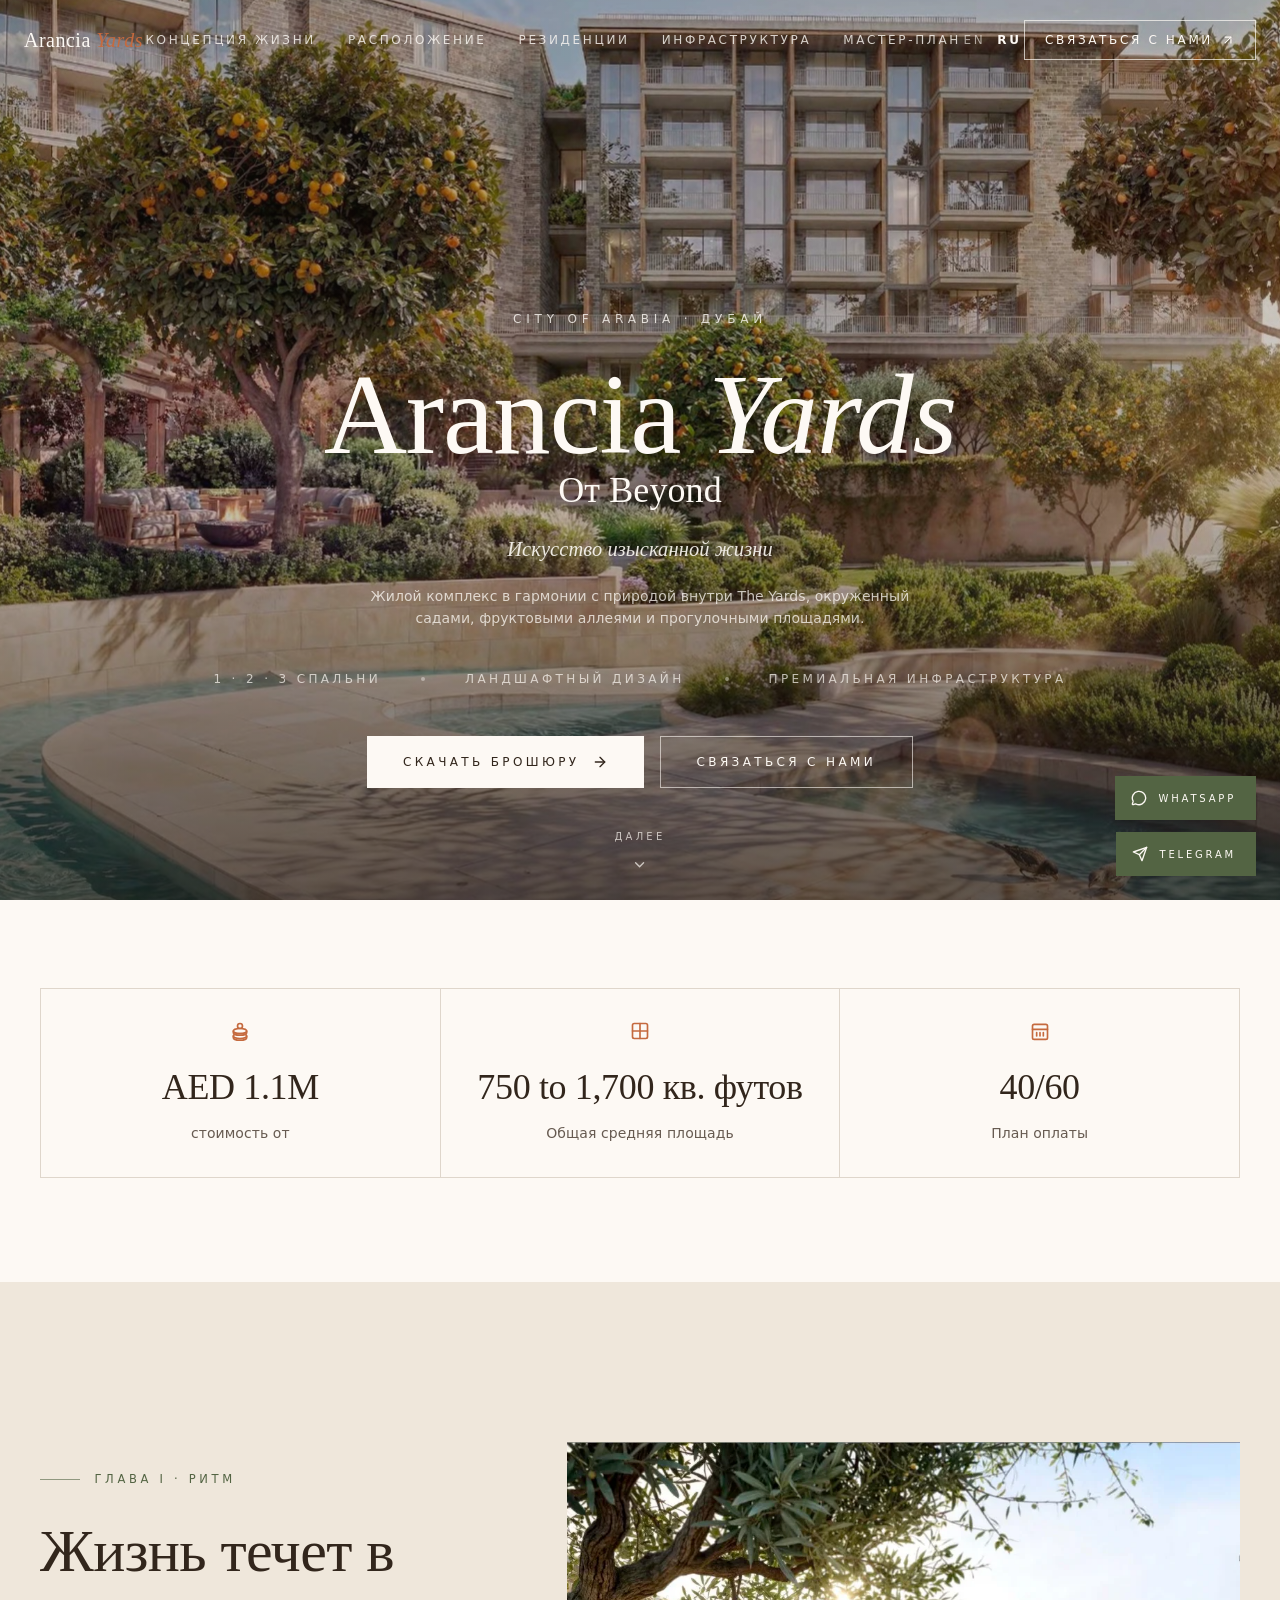
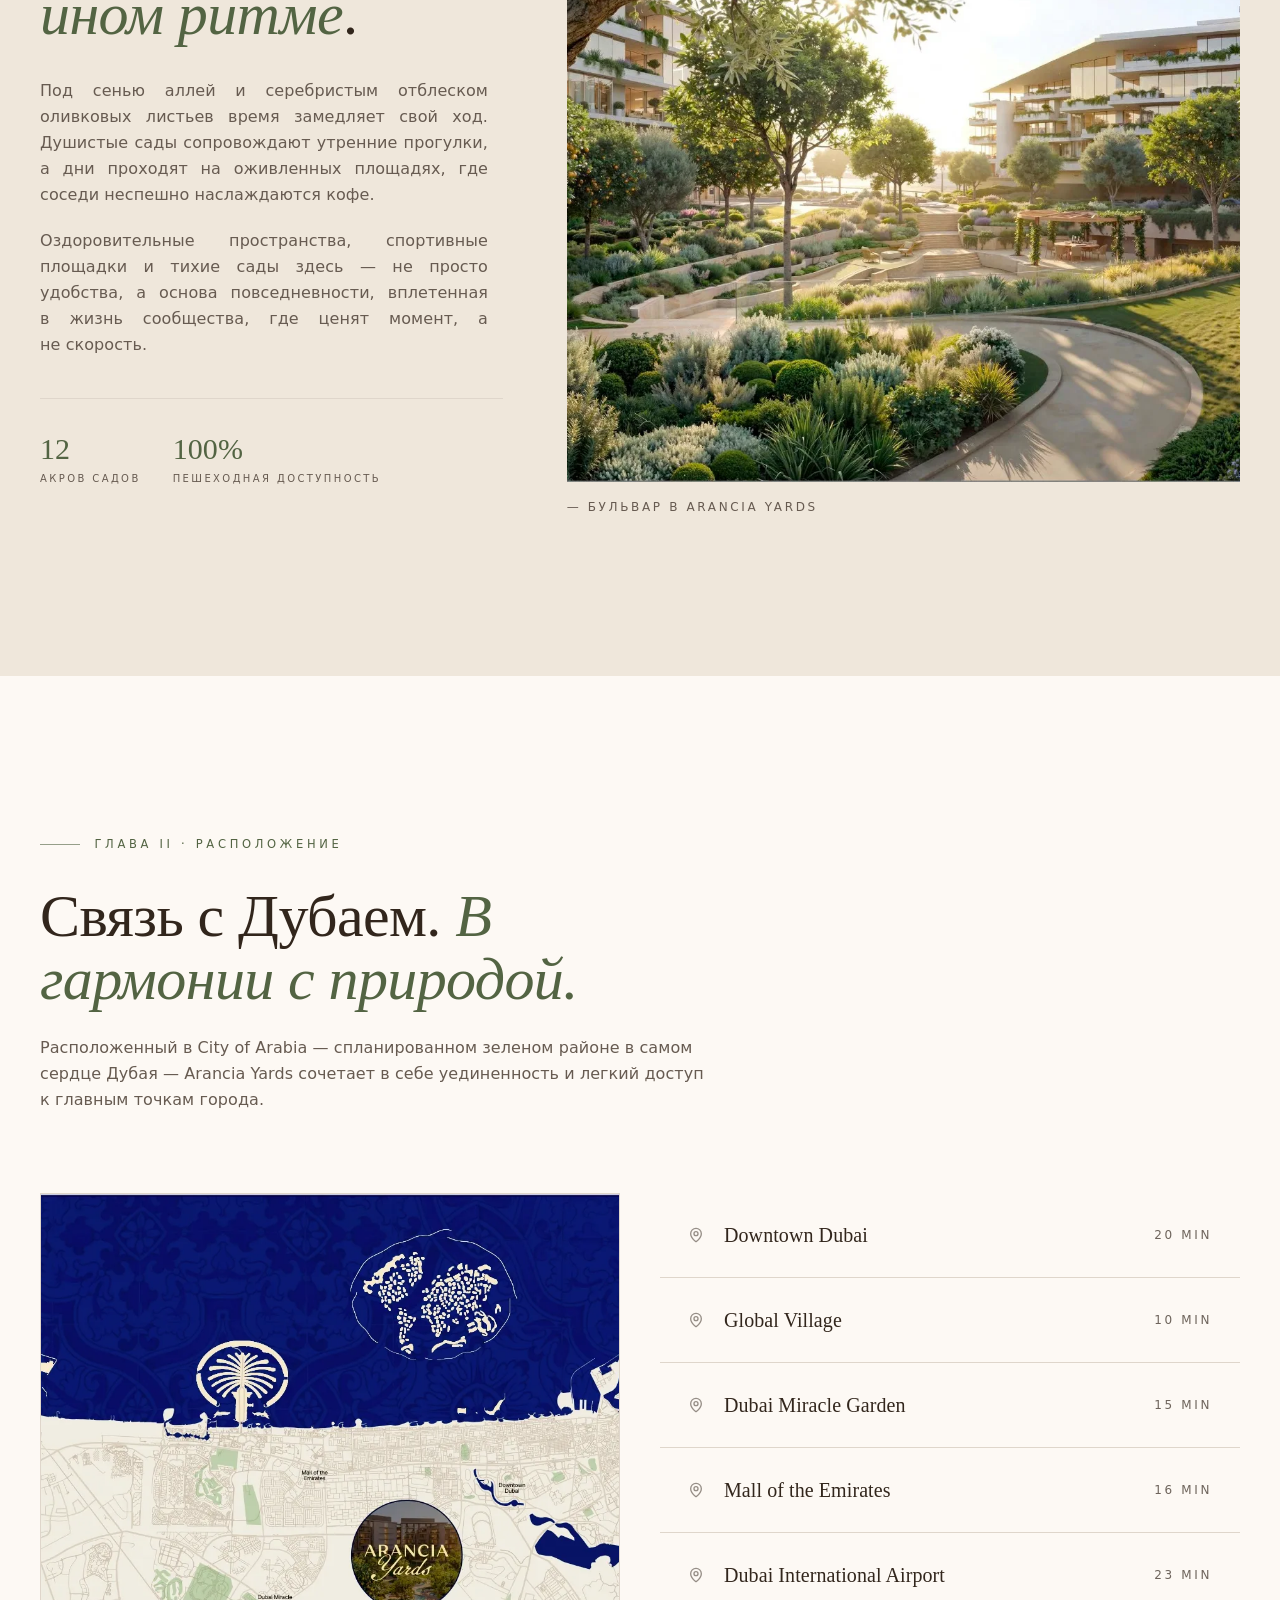
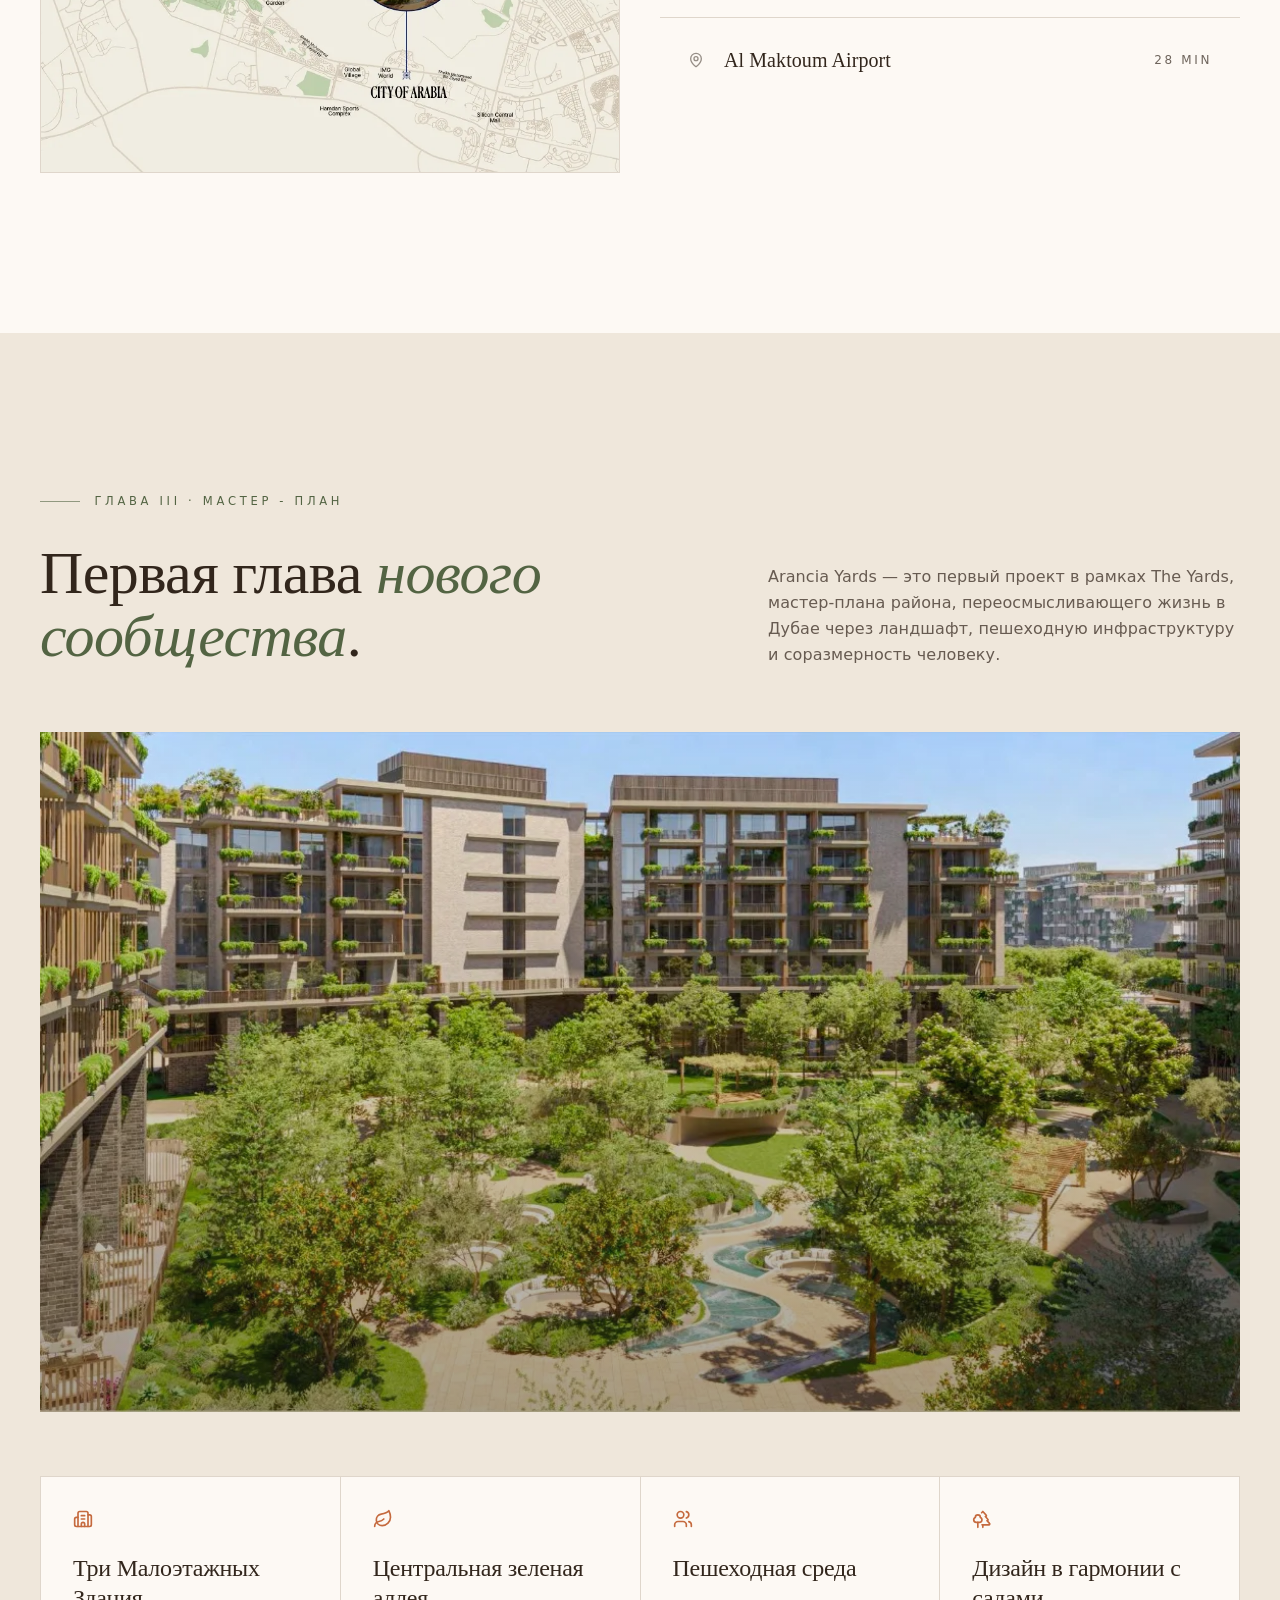
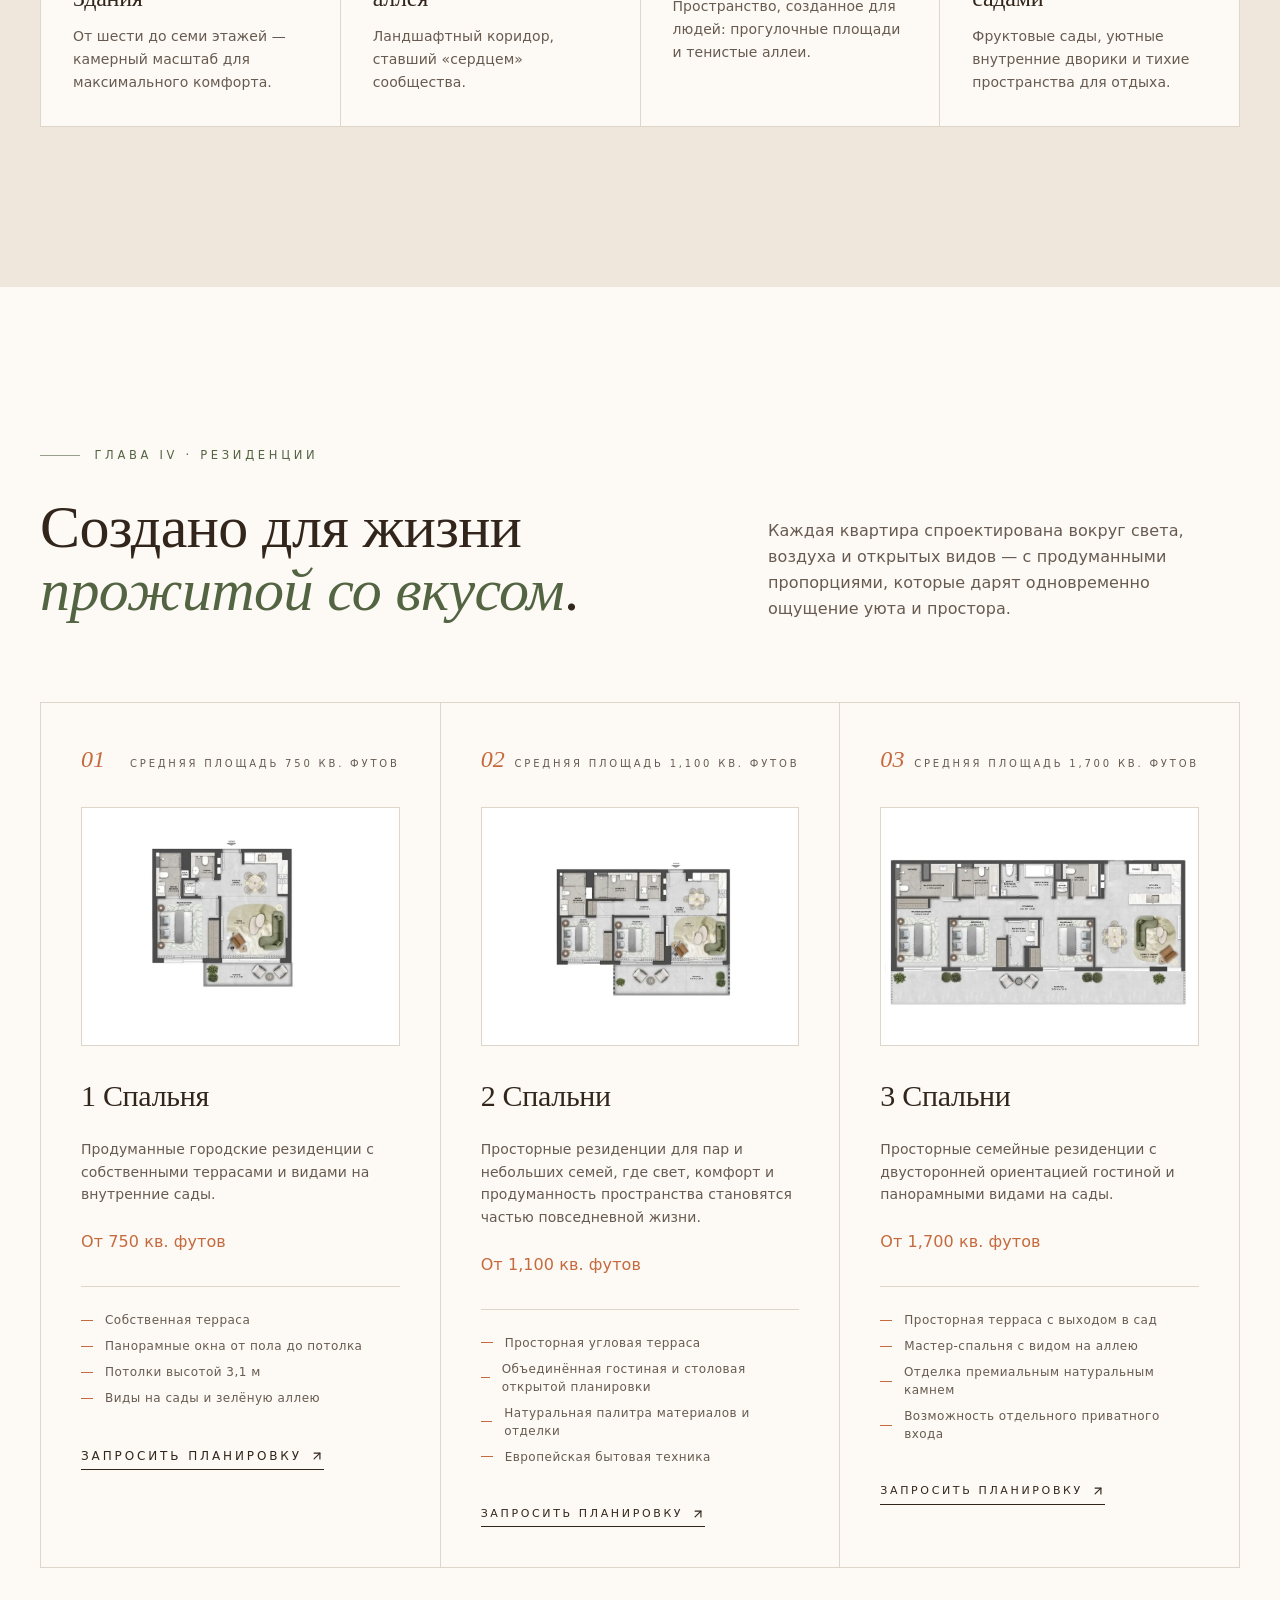
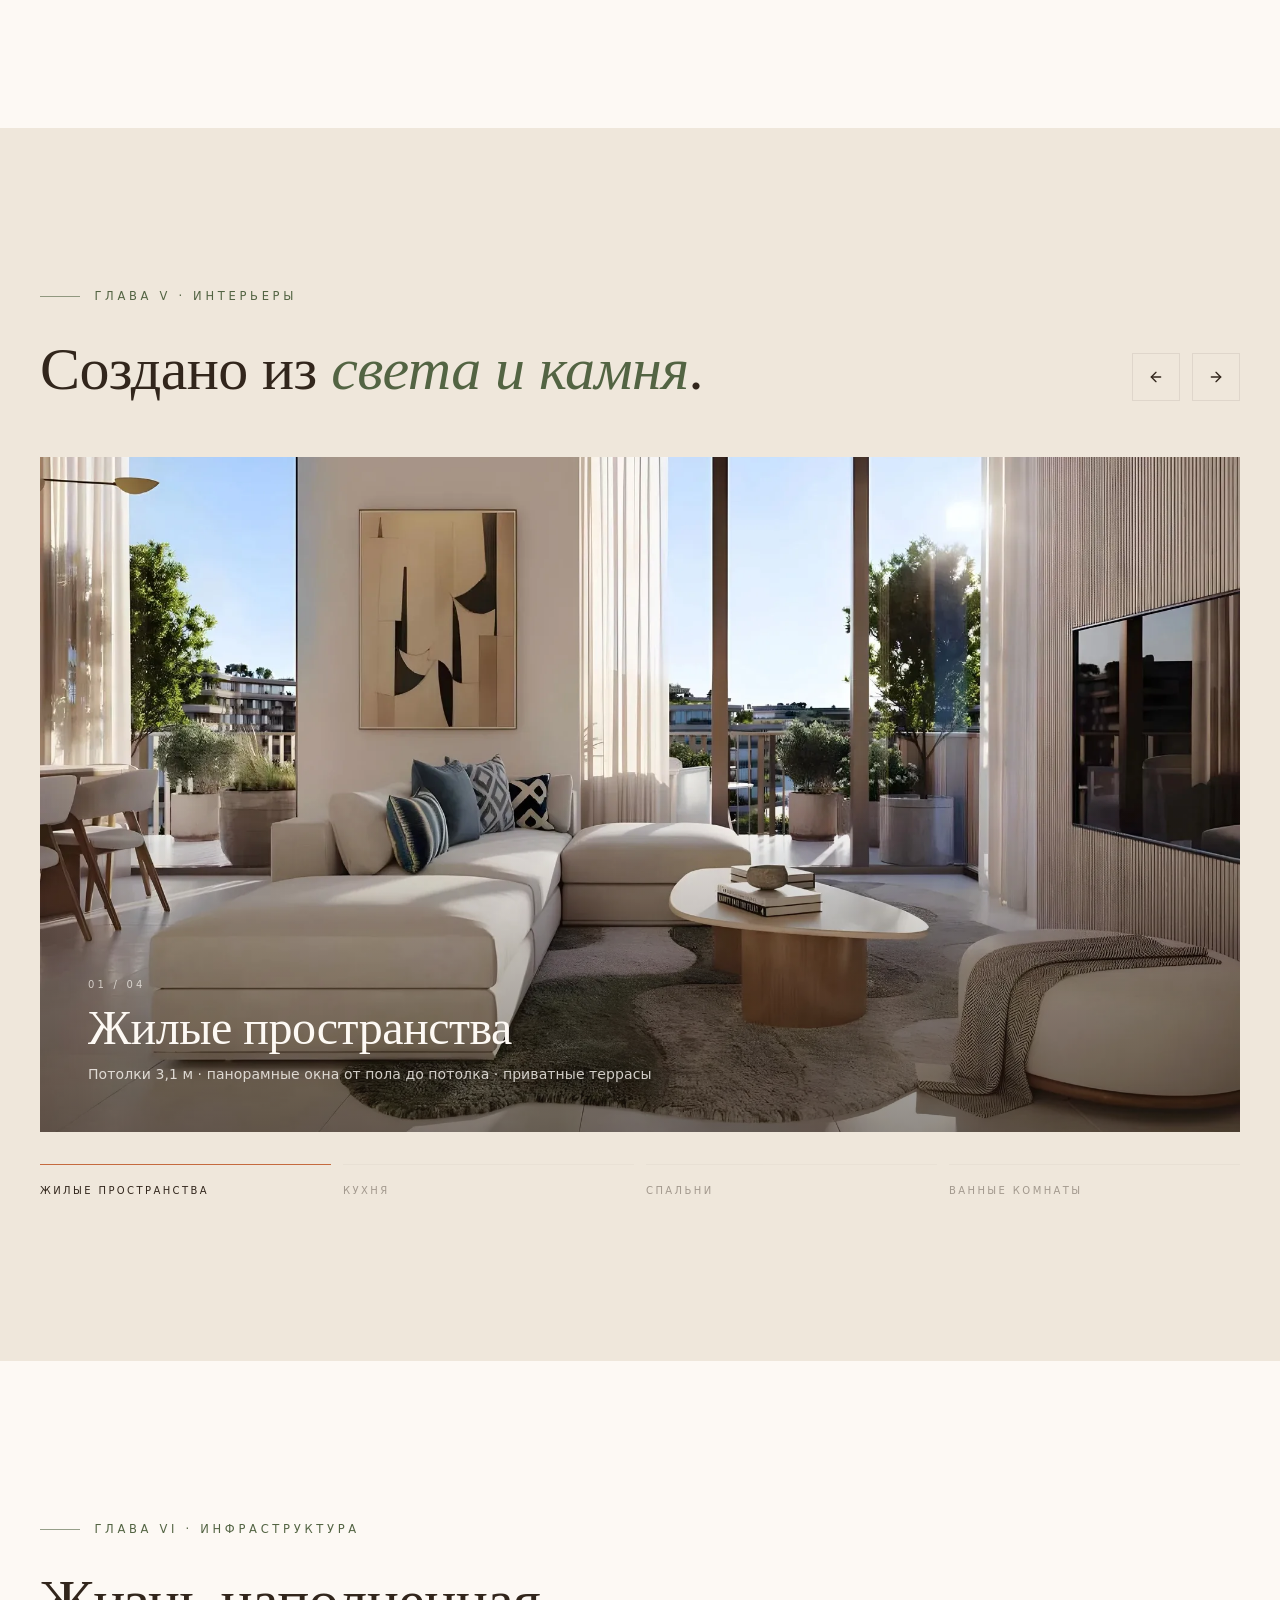
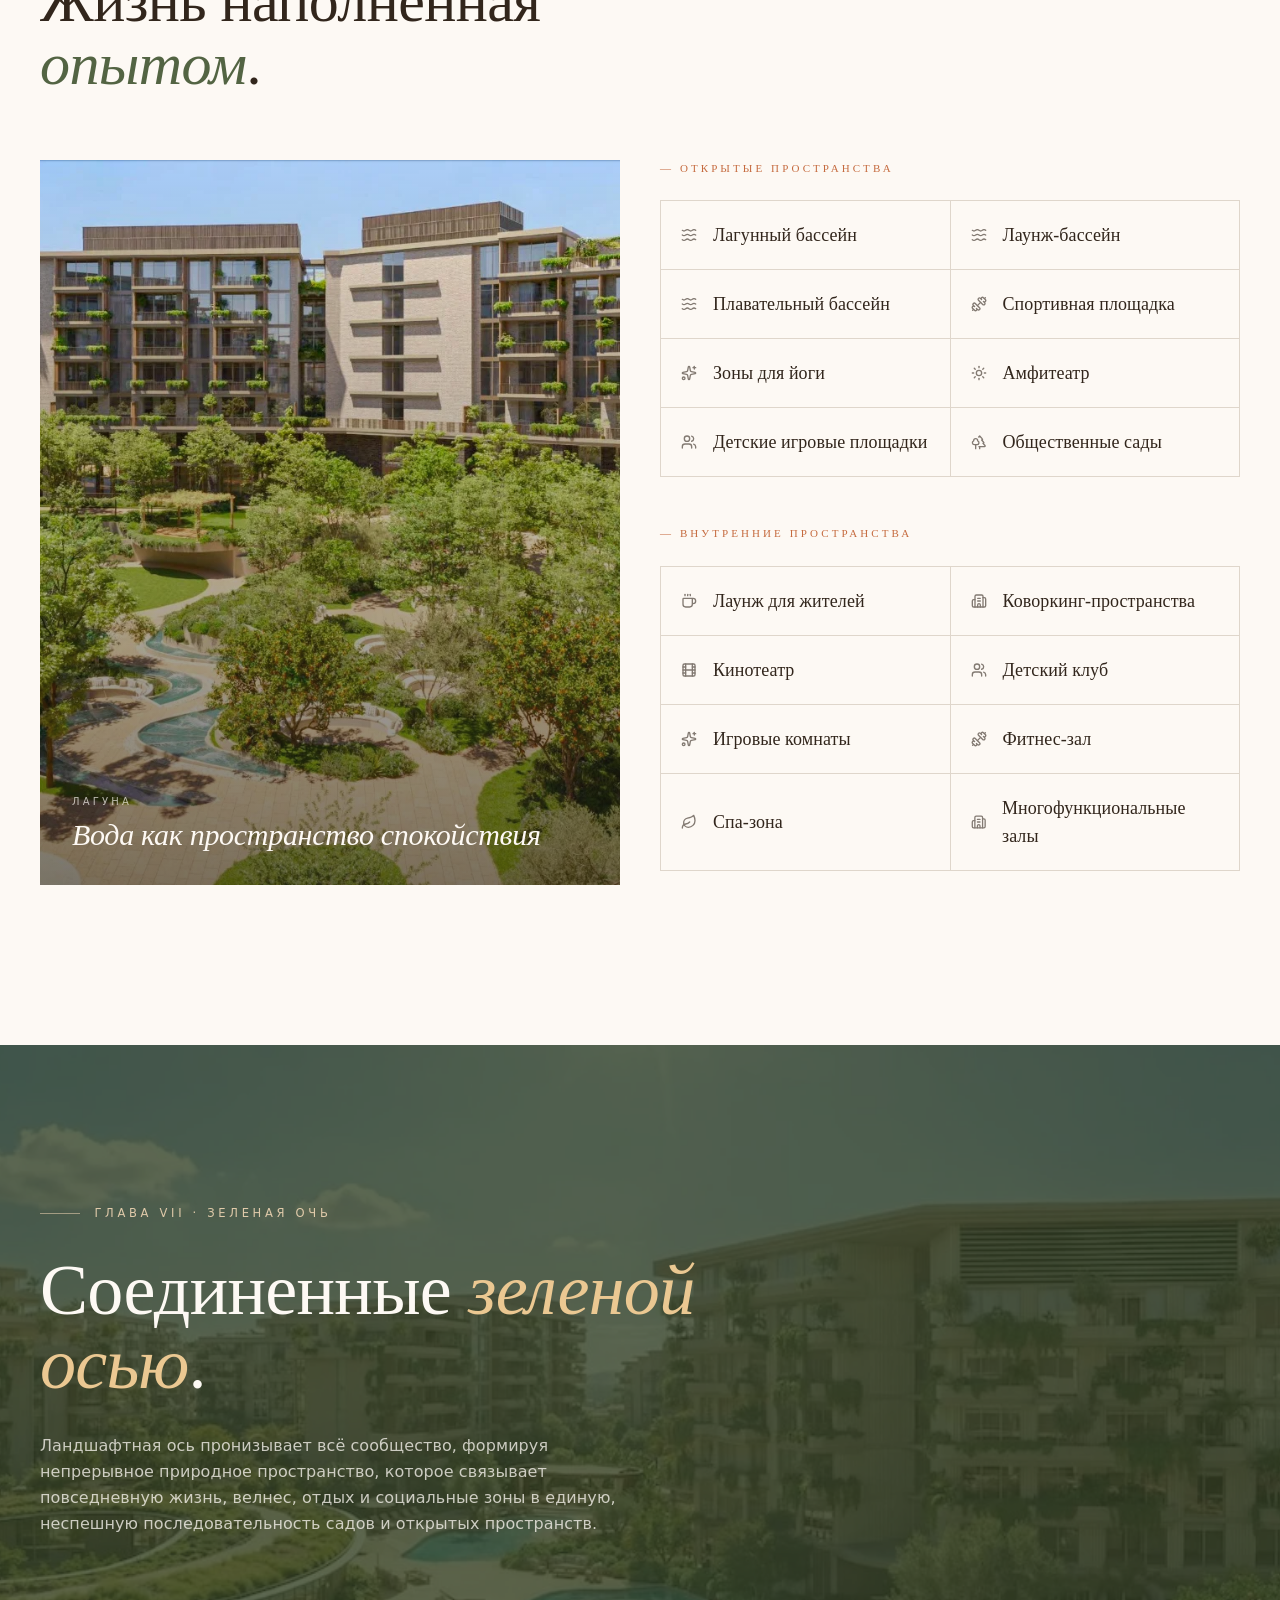
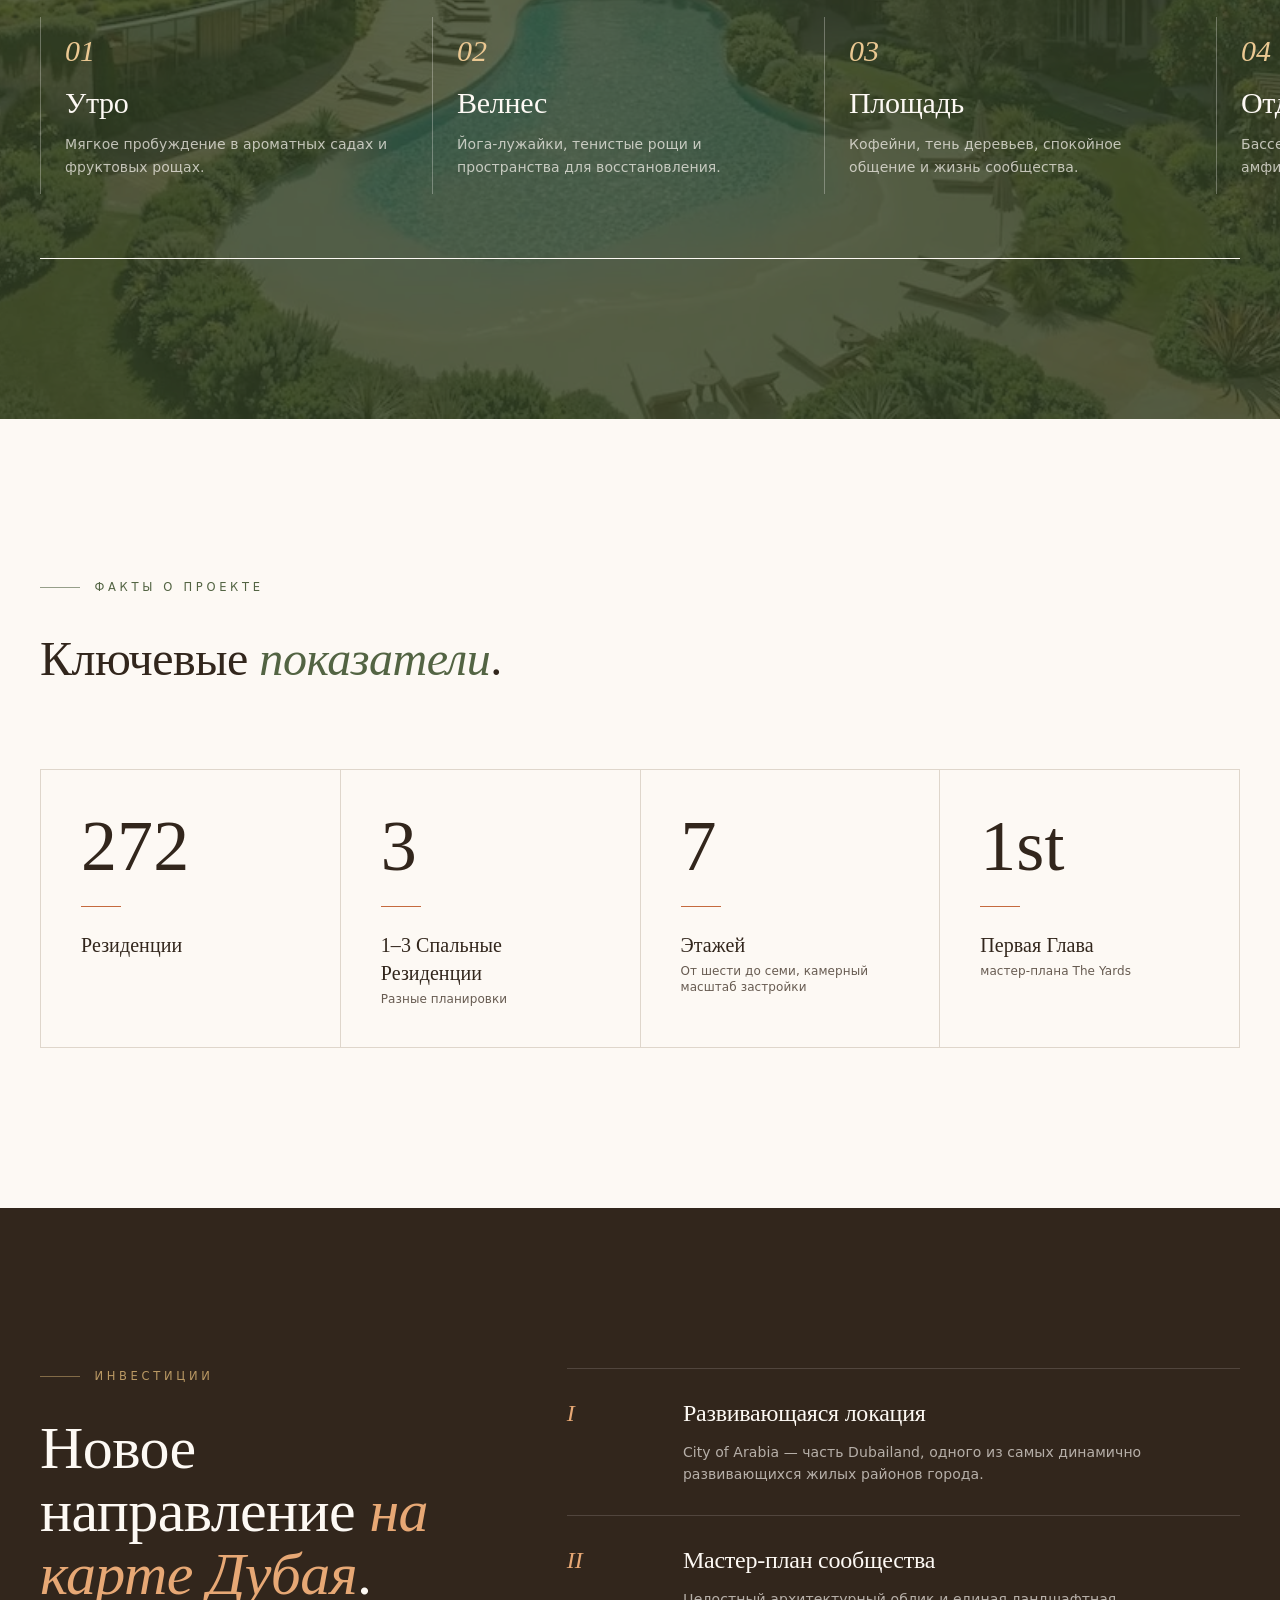
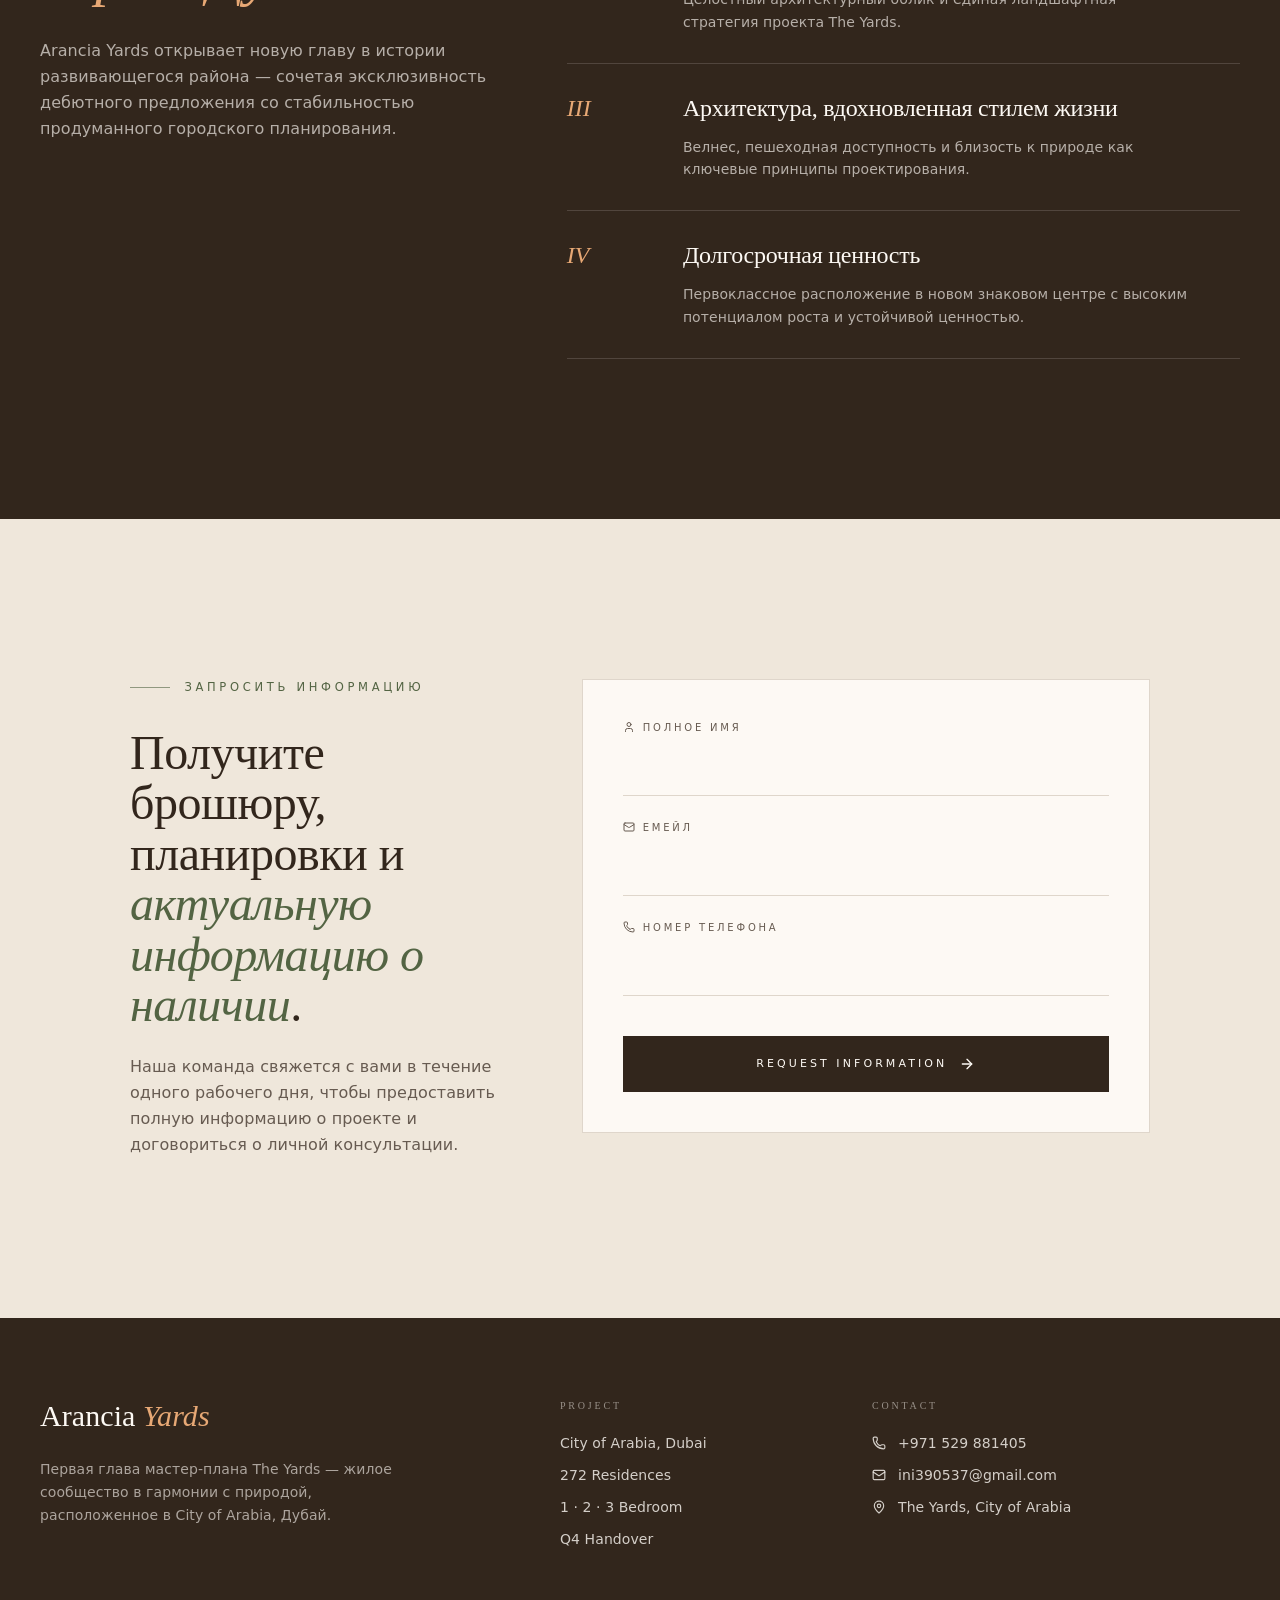
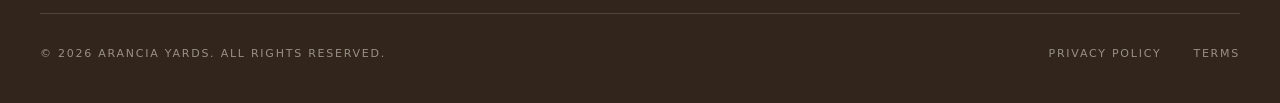
==== ru/index.html @ 3a6c264e "Adding favicon" ====
<!DOCTYPE html>
<html lang="en">
   <head>
      <meta http-equiv="Content-Type" content="text/html; charset=UTF-8">
      <meta name="viewport" content="width=device-width, initial-scale=1">
      <link rel="preload" as="image" href="../assets/hero.webp">
      <link rel="stylesheet" href="../assets/styles-DSCFH82Z.css" data-precedence="default">
      <link rel="stylesheet" href="../assets/css2" data-precedence="default">
      <link rel="icon" type="image/png" href="../assets/favicon.png">
      <title>Arancia Yards — The Essence of Cultivated Living</title>
      <meta property="og:type" content="website">
      <meta name="twitter:card" content="summary_large_image">
      <meta name="description" content="A nature-led residential community within The Yards, City of Arabia, Dubai. 1, 2 &amp; 3 bedroom Mediterranean-inspired residences.">
      <meta property="og:title" content="Arancia Yards — The Essence of Cultivated Living">
      <meta property="og:description" content="Mediterranean-inspired residences in a landscape-led community at City of Arabia, Dubai.">
      <meta property="og:url" content="/">
      <link rel="preconnect" href="https://fonts.googleapis.com/">
      <link rel="preconnect" href="https://fonts.gstatic.com/" crossorigin="anonymous">
   </head>
   <body>
      <!--$-->
      <main class="bg-background text-foreground overflow-x-hidden">
         <header id="header" class="header">
            <div class="mx-auto flex max-w-[1400px] items-center justify-between px-6 lg:px-10 py-5">
               <a href="#" class="font-serif text-xl tracking-wide text-background">Arancia <span class="italic text-accent keep-accent">Yards</span></a>
               <nav class="hidden md:flex items-center gap-8"><a href="#living" class="text-[12px] tracking-[0.22em] uppercase transition-colors text-background/80 hover:text-background">Концепция жизни</a><a href="#location" class="text-[12px] tracking-[0.22em] uppercase transition-colors text-background/80 hover:text-background">Расположение</a><a href="#residences" class="text-[12px] tracking-[0.22em] uppercase transition-colors text-background/80 hover:text-background">Резиденции</a><a href="#amenities" class="text-[12px] tracking-[0.22em] uppercase transition-colors text-background/80 hover:text-background">Инфраструктура</a><a href="#masterplan" class="text-[12px] tracking-[0.22em] uppercase transition-colors text-background/80 hover:text-background">Мастер-план</a></nav>
               <div class="flex items-center gap-3 ps-4 border-s border-background/20">
                  <a href="../index.html" class="text-[12px] tracking-[0.22em] uppercase text-background/60 hover:text-background transition-colors">EN</a>
                  <a href="" class="text-[12px] font-bold tracking-[0.22em] uppercase text-background">RU</a>
               </div>
               <a href="#enquire" class="hidden md:inline-flex items-center gap-2 border px-5 py-2.5 text-[12px] tracking-[0.22em] uppercase transition-colors border-background/70 text-background hover:bg-background hover:text-foreground">
                  Связаться с нами 
                  <svg xmlns="http://www.w3.org/2000/svg" width="24" height="24" viewBox="0 0 24 24" fill="none" stroke="currentColor" stroke-width="2" stroke-linecap="round" stroke-linejoin="round" class="lucide lucide-arrow-up-right h-3.5 w-3.5" aria-hidden="true">
                     <path d="M7 7h10v10"></path>
                     <path d="M7 17 17 7"></path>
                  </svg>
               </a>
            </div>
         </header>
         <section class="relative h-[100svh] min-h-[680px] w-full overflow-hidden">
            <div class="absolute inset-0" style="transform: scale(1.05);">
               <img src="../assets/hero.webp" alt="Arancia Yards Mediterranean residences" class="h-full w-full object-cover">
               <div class="absolute inset-0 bg-gradient-to-b from-ink/30 via-ink/20 to-ink/70"></div>
            </div>
            <div class="relative z-10 flex h-full flex-col items-center justify-end pb-28 px-6 text-center text-background" style="opacity:1">
               <p class="text-[12px] tracking-[0.4em] uppercase mb-8 text-background/80" style="opacity: 1; transform: none;">City of Arabia · Дубай</p>
                <div class="flex flex-col">
                    <h1 class="font-serif text-[clamp(3rem,9vw,8rem)] leading-[0.95] font-light">
                        Arancia <span class="italic">Yards</span>
                    </h1>
                    <p class="font-serif text-4xl leading-[1.2] font-light opacity-80">
                        От Beyond
                    </p>
                </div>
               <p class="font-serif italic text-[clamp(1.1rem,1.6vw,1.4rem)] mt-6 text-background/90" style="opacity: 1;">Искусство изысканной жизни</p>
               <p class="mt-5 max-w-xl text-sm leading-relaxed text-background/75 font-light" style="opacity: 1;">Жилой комплекс в гармонии с природой внутри The Yards, окруженный садами, фруктовыми аллеями и прогулочными площадями.</p>
               <div class="mt-10 flex flex-wrap items-center justify-center gap-x-10 gap-y-3 text-[12px] tracking-[0.28em] uppercase text-background/70" style="opacity: 1; transform: none;"><span>1 · 2 · 3 Спальни</span><span class="hidden sm:inline h-1 w-1 rounded-full bg-background/40"></span><span>Ландшафтный дизайн</span><span class="hidden sm:inline h-1 w-1 rounded-full bg-background/40"></span><span>Премиальная инфраструктура</span></div>
               <div class="mt-12 flex flex-col sm:flex-row gap-4" style="opacity: 1; transform: none;">
                  <a href="#enquire" class="group inline-flex items-center justify-center gap-3 bg-background text-foreground px-9 py-4 text-[12px] tracking-[0.28em] uppercase hover:bg-accent hover:text-accent-foreground transition-colors">
                     Скачать брошюру 
                     <svg xmlns="http://www.w3.org/2000/svg" width="24" height="24" viewBox="0 0 24 24" fill="none" stroke="currentColor" stroke-width="2" stroke-linecap="round" stroke-linejoin="round" class="lucide lucide-arrow-right h-4 w-4 transition-transform group-hover:translate-x-1" aria-hidden="true">
                        <path d="M5 12h14"></path>
                        <path d="m12 5 7 7-7 7"></path>
                     </svg>
                  </a>
                  <a href="#enquire" class="inline-flex items-center justify-center gap-3 border border-background/60 text-background px-9 py-4 text-[12px] tracking-[0.28em] uppercase hover:bg-background hover:text-foreground transition-colors">Связаться с нами</a>
               </div>
            </div>
            <div class="absolute bottom-8 left-1/2 z-10 -translate-x-1/2 flex flex-col items-center gap-2 text-background/70" style="opacity: 1;">
               <span class="text-[10px] tracking-[0.32em] uppercase">Далее</span>
               <div style="transform: translateY(4.76627px);">
                  <svg xmlns="http://www.w3.org/2000/svg" width="24" height="24" viewBox="0 0 24 24" fill="none" stroke="currentColor" stroke-width="2" stroke-linecap="round" stroke-linejoin="round" class="lucide lucide-chevron-down h-4 w-4" aria-hidden="true">
                     <path d="m6 9 6 6 6-6"></path>
                  </svg>
               </div>
            </div>
         </section>
         <section id="complex-information" class="py-6 lg:py-10 bg-background">
            <div class="mx-auto max-w-[1400px] px-6 lg:px-10">
                <div class="mt-16 mb-20 grid sm:grid-cols-1 md:grid-cols-3 lg:grid-cols-3 gap-px bg-border border border-border">
                    <div class="" style="opacity: 1; transform: none;">
                        <div class="bg-background p-8 flex flex-col items-center justify-center text-center h-full ">
                            <svg xmlns="http://www.w3.org/2000/svg" width="24" height="24" viewBox="0 0 24 24" fill="none" stroke="currentColor" stroke-width="2" stroke-linecap="round" stroke-linejoin="round" class="h-5 w-5 text-accent" aria-hidden="true">
                                <ellipse cx="12" cy="18" rx="8" ry="3"></ellipse>
                                <path d="M4 18v2a8 3 0 0 0 16 0v-2"></path>
                                <ellipse cx="12" cy="12" rx="8" ry="3"></ellipse>
                                <path d="M4 12v2a8 3 0 0 0 16 0v-2"></path>
                                <circle cx="12" cy="6" r="3"></circle>
                            </svg>
                            <h3 class="mt-6 font-serif text-4xl leading-tight">AED 1.1M</h3>
                            <p class="mt-3 text-sm text-muted-foreground leading-relaxed">стоимость от</p>
                        </div>
                    </div>
                    <div class="" style="opacity: 1; transform: none;">
                        <div class="bg-background p-8 flex flex-col items-center justify-center text-center h-full">
                            <svg xmlns="http://www.w3.org/2000/svg" width="24" height="24" viewBox="0 0 24 24" fill="none" stroke="currentColor" stroke-width="2" stroke-linecap="round" stroke-linejoin="round" class="h-5 w-5 text-accent" aria-hidden="true">
                                <rect x="3" y="3" width="18" height="18" rx="2" ry="2"></rect>
                                <path d="M3 12h18"></path>
                                <path d="M12 3v18"></path>
                            </svg>
                            <h3 class="mt-6 font-serif text-4xl leading-tight">750 to 1,700 кв. футов</h3>
                            <p class="mt-3 text-sm text-muted-foreground leading-relaxed">Общая средняя площадь</p>
                        </div>
                    </div>
                    <div class="" style="opacity: 1; transform: none;">
                        <div class="bg-background p-8 flex flex-col items-center justify-center text-center h-full">
                            <svg xmlns="http://www.w3.org/2000/svg" width="24" height="24" viewBox="0 0 24 24" fill="none" stroke="currentColor" stroke-width="2" stroke-linecap="round" stroke-linejoin="round" class="h-5 w-5 text-accent" aria-hidden="true">
                                <rect x="3" y="4" width="18" height="18" rx="2" ry="2"></rect>
                                <path d="M3 10h18"></path>
                                <path d="M8 14v4"></path>
                                <path d="M12 14v4"></path>
                                <path d="M16 14v4"></path>
                            </svg>
                            <h3 class="mt-6 font-serif text-4xl leading-tight">40/60</h3>
                            <p class="mt-3 text-sm text-muted-foreground leading-relaxed">План оплаты</p>
                        </div>
                    </div>
                </div>          
            </div>
         </section>

         <section id="living" class="py-32 lg:py-40 bg-secondary">
            <div class="mx-auto max-w-[1400px] px-6 lg:px-10 grid lg:grid-cols-12 gap-16 items-center">
               <div class="lg:col-span-5 lg:sticky lg:top-32" style="opacity: 1; transform: none;">
                  <p class="eyebrow"><span class="hairline"></span>Глава I · Ритм</p>
                  <h2 class="mt-8 font-serif text-5xl lg:text-6xl leading-[1.05] font-light text-foreground">Жизнь течет в <span class="italic text-olive">ином ритме</span>.</h2>
                  <div class="mt-8 space-y-5 text-muted-foreground leading-relaxed max-w-md justify-text">
                     <p>Под сенью аллей и серебристым отблеском оливковых листьев время замедляет свой ход. Душистые сады сопровождают утренние прогулки, а дни проходят на оживленных площадях, где соседи неспешно наслаждаются кофе.</p>
                     <p>Оздоровительные пространства, спортивные площадки и тихие сады здесь — не просто удобства, а основа повседневности, вплетенная в жизнь сообщества, где ценят момент, а не скорость.</p>
                  </div>
                  <div class="mt-10 flex items-center gap-8 pt-8 border-t border-border">
                     <div>
                        <div class="font-serif text-3xl text-olive">12</div>
                        <div class="text-[10px] tracking-[0.24em] uppercase text-muted-foreground mt-1">Акров садов</div>
                     </div>
                     <div>
                        <div class="font-serif text-3xl text-olive">100%</div>
                        <div class="text-[10px] tracking-[0.24em] uppercase text-muted-foreground mt-1">Пешеходная доступность</div>
                     </div>
                  </div>
               </div>
               <div class="lg:col-span-7" style="opacity: 1; transform: none;">
                  <div class="relative overflow-hidden"><img src="../assets/lifestyle.webp" alt="Shaded courtyard with olive trees" width="1600" height="1200" loading="lazy" class="w-full h-[640px] object-cover" style="transform: none;"></div>
                  <p class="mt-4 text-[12px] tracking-[0.22em] uppercase text-muted-foreground">— Бульвар в Arancia Yards</p>
               </div>
            </div>
         </section>
         <section id="location" class="py-32 lg:py-40 bg-background">
            <div class="mx-auto max-w-[1400px] px-6 lg:px-10">
               <div class="max-w-2xl" style="opacity: 1; transform: none;">
                  <p class="eyebrow"><span class="hairline"></span>Глава II · Расположение</p>
                  <h2 class="mt-8 font-serif text-5xl lg:text-6xl leading-[1.05] font-light">Связь с Дубаем. <span class="italic text-olive">В гармонии с природой.</span></h2>
                  <p class="mt-6 text-muted-foreground leading-relaxed">Расположенный в City of Arabia — спланированном зеленом районе в самом сердце Дубая — Arancia Yards сочетает в себе уединенность и легкий доступ к главным точкам города.</p>
               </div>
               <div class="mt-20 grid lg:grid-cols-2 gap-10 items-start">
                  <div class="" style="opacity: 1; transform: none;">
                     <div class="relative aspect-square w-full bg-background border border-border overflow-hidden">
                        <img 
                            src="../assets/map.webp" 
                            alt="Arancia Yards" 
                            class="absolute inset-0 h-full w-full object-cover"
                        />
                     </div>
                  </div>
                  <div class="space-y-px bg-border">
                     <div class="" style="opacity: 1; transform: none;">
                        <div class="group flex items-center justify-between bg-background px-7 py-7 hover:bg-accent hover:text-accent-foreground transition-colors duration-500">
                           <div class="flex items-center gap-5">
                              <svg xmlns="http://www.w3.org/2000/svg" width="24" height="24" viewBox="0 0 24 24" fill="none" stroke="currentColor" stroke-width="2" stroke-linecap="round" stroke-linejoin="round" class="lucide lucide-map-pin h-4 w-4 opacity-50 group-hover:opacity-100" aria-hidden="true">
                                 <path d="M20 10c0 4.993-5.539 10.193-7.399 11.799a1 1 0 0 1-1.202 0C9.539 20.193 4 14.993 4 10a8 8 0 0 1 16 0"></path>
                                 <circle cx="12" cy="10" r="3"></circle>
                              </svg>
                              <span class="font-serif text-xl">Downtown Dubai</span>
                           </div>
                           <span class="text-[12px] tracking-[0.22em] uppercase opacity-70 group-hover:opacity-100">20 min</span>
                        </div>
                     </div>
                     <div class="" style="opacity: 1; transform: none;">
                        <div class="group flex items-center justify-between bg-background px-7 py-7 hover:bg-accent hover:text-accent-foreground transition-colors duration-500">
                           <div class="flex items-center gap-5">
                              <svg xmlns="http://www.w3.org/2000/svg" width="24" height="24" viewBox="0 0 24 24" fill="none" stroke="currentColor" stroke-width="2" stroke-linecap="round" stroke-linejoin="round" class="lucide lucide-map-pin h-4 w-4 opacity-50 group-hover:opacity-100" aria-hidden="true">
                                 <path d="M20 10c0 4.993-5.539 10.193-7.399 11.799a1 1 0 0 1-1.202 0C9.539 20.193 4 14.993 4 10a8 8 0 0 1 16 0"></path>
                                 <circle cx="12" cy="10" r="3"></circle>
                              </svg>
                              <span class="font-serif text-xl">Global Village</span>
                           </div>
                           <span class="text-[12px] tracking-[0.22em] uppercase opacity-70 group-hover:opacity-100">10 min</span>
                        </div>
                     </div>
                     <div class="" style="opacity: 1; transform: none;">
                        <div class="group flex items-center justify-between bg-background px-7 py-7 hover:bg-accent hover:text-accent-foreground transition-colors duration-500">
                           <div class="flex items-center gap-5">
                              <svg xmlns="http://www.w3.org/2000/svg" width="24" height="24" viewBox="0 0 24 24" fill="none" stroke="currentColor" stroke-width="2" stroke-linecap="round" stroke-linejoin="round" class="lucide lucide-map-pin h-4 w-4 opacity-50 group-hover:opacity-100" aria-hidden="true">
                                 <path d="M20 10c0 4.993-5.539 10.193-7.399 11.799a1 1 0 0 1-1.202 0C9.539 20.193 4 14.993 4 10a8 8 0 0 1 16 0"></path>
                                 <circle cx="12" cy="10" r="3"></circle>
                              </svg>
                              <span class="font-serif text-xl">Dubai Miracle Garden</span>
                           </div>
                           <span class="text-[12px] tracking-[0.22em] uppercase opacity-70 group-hover:opacity-100">15 min</span>
                        </div>
                     </div>
                     <div class="" style="opacity: 1; transform: none;">
                        <div class="group flex items-center justify-between bg-background px-7 py-7 hover:bg-accent hover:text-accent-foreground transition-colors duration-500">
                           <div class="flex items-center gap-5">
                              <svg xmlns="http://www.w3.org/2000/svg" width="24" height="24" viewBox="0 0 24 24" fill="none" stroke="currentColor" stroke-width="2" stroke-linecap="round" stroke-linejoin="round" class="lucide lucide-map-pin h-4 w-4 opacity-50 group-hover:opacity-100" aria-hidden="true">
                                 <path d="M20 10c0 4.993-5.539 10.193-7.399 11.799a1 1 0 0 1-1.202 0C9.539 20.193 4 14.993 4 10a8 8 0 0 1 16 0"></path>
                                 <circle cx="12" cy="10" r="3"></circle>
                              </svg>
                              <span class="font-serif text-xl">Mall of the Emirates</span>
                           </div>
                           <span class="text-[12px] tracking-[0.22em] uppercase opacity-70 group-hover:opacity-100">16 min</span>
                        </div>
                     </div>
                     <div class="" style="opacity: 1; transform: none;">
                        <div class="group flex items-center justify-between bg-background px-7 py-7 hover:bg-accent hover:text-accent-foreground transition-colors duration-500">
                           <div class="flex items-center gap-5">
                              <svg xmlns="http://www.w3.org/2000/svg" width="24" height="24" viewBox="0 0 24 24" fill="none" stroke="currentColor" stroke-width="2" stroke-linecap="round" stroke-linejoin="round" class="lucide lucide-map-pin h-4 w-4 opacity-50 group-hover:opacity-100" aria-hidden="true">
                                 <path d="M20 10c0 4.993-5.539 10.193-7.399 11.799a1 1 0 0 1-1.202 0C9.539 20.193 4 14.993 4 10a8 8 0 0 1 16 0"></path>
                                 <circle cx="12" cy="10" r="3"></circle>
                              </svg>
                              <span class="font-serif text-xl">Dubai International Airport</span>
                           </div>
                           <span class="text-[12px] tracking-[0.22em] uppercase opacity-70 group-hover:opacity-100">23 min</span>
                        </div>
                     </div>
                     <div class="" style="opacity: 1; transform: none;">
                        <div class="group flex items-center justify-between bg-background px-7 py-7 hover:bg-accent hover:text-accent-foreground transition-colors duration-500">
                           <div class="flex items-center gap-5">
                              <svg xmlns="http://www.w3.org/2000/svg" width="24" height="24" viewBox="0 0 24 24" fill="none" stroke="currentColor" stroke-width="2" stroke-linecap="round" stroke-linejoin="round" class="lucide lucide-map-pin h-4 w-4 opacity-50 group-hover:opacity-100" aria-hidden="true">
                                 <path d="M20 10c0 4.993-5.539 10.193-7.399 11.799a1 1 0 0 1-1.202 0C9.539 20.193 4 14.993 4 10a8 8 0 0 1 16 0"></path>
                                 <circle cx="12" cy="10" r="3"></circle>
                              </svg>
                              <span class="font-serif text-xl">Al Maktoum Airport</span>
                           </div>
                           <span class="text-[12px] tracking-[0.22em] uppercase opacity-70 group-hover:opacity-100">28 min</span>
                        </div>
                     </div>
                  </div>
               </div>
            </div>
         </section>
         <section id="masterplan" class="py-32 lg:py-40 bg-secondary">
            <div class="mx-auto max-w-[1400px] px-6 lg:px-10">
               <div class="grid lg:grid-cols-12 gap-12 items-end mb-16">
                  <div class="lg:col-span-7" style="opacity: 1; transform: none;">
                     <p class="eyebrow"><span class="hairline"></span>Глава III · Мастер - план</p>
                     <h2 class="mt-8 font-serif text-5xl lg:text-6xl leading-[1.05] font-light">Первая глава <span class="italic text-olive">нового сообщества</span>.</h2>
                  </div>
                  <div class="lg:col-span-5" style="opacity: 1; transform: none;">
                     <p class="text-muted-foreground leading-relaxed">Arancia Yards — это первый проект в рамках The Yards, мастер-плана района, переосмысливающего жизнь в Дубае через ландшафт, пешеходную инфраструктуру и соразмерность человеку.</p>
                  </div>
               </div>
               <div class="" style="opacity: 1; transform: none;">
                  <div class="relative overflow-hidden">
                     <img src="../assets/masterplan.webp" alt="The Yards masterplan aerial view" width="1800" height="1200" loading="lazy" class="w-full h-[560px] lg:h-[680px] object-cover" style="transform: none;">
                     <div class="absolute inset-0 bg-gradient-to-t from-ink/40 to-transparent"></div>
                  </div>
               </div>
               <div class="mt-16 grid sm:grid-cols-2 lg:grid-cols-4 gap-px bg-border border border-border">
                  <div class="" style="opacity: 1; transform: none;">
                     <div class="bg-background p-8 h-full">
                        <svg xmlns="http://www.w3.org/2000/svg" width="24" height="24" viewBox="0 0 24 24" fill="none" stroke="currentColor" stroke-width="2" stroke-linecap="round" stroke-linejoin="round" class="lucide lucide-building2 lucide-building-2 h-5 w-5 text-accent" aria-hidden="true">
                           <path d="M10 12h4"></path>
                           <path d="M10 8h4"></path>
                           <path d="M14 21v-3a2 2 0 0 0-4 0v3"></path>
                           <path d="M6 10H4a2 2 0 0 0-2 2v7a2 2 0 0 0 2 2h16a2 2 0 0 0 2-2V9a2 2 0 0 0-2-2h-2"></path>
                           <path d="M6 21V5a2 2 0 0 1 2-2h8a2 2 0 0 1 2 2v16"></path>
                        </svg>
                        <h3 class="mt-6 font-serif text-2xl leading-tight">Три Малоэтажных Здания</h3>
                        <p class="mt-3 text-sm text-muted-foreground leading-relaxed">От шести до семи этажей — камерный масштаб для максимального комфорта.</p>
                     </div>
                  </div>
                  <div class="" style="opacity: 1; transform: none;">
                     <div class="bg-background p-8 h-full">
                        <svg xmlns="http://www.w3.org/2000/svg" width="24" height="24" viewBox="0 0 24 24" fill="none" stroke="currentColor" stroke-width="2" stroke-linecap="round" stroke-linejoin="round" class="lucide lucide-leaf h-5 w-5 text-accent" aria-hidden="true">
                           <path d="M11 20A7 7 0 0 1 9.8 6.1C15.5 5 17 4.48 19 2c1 2 2 4.18 2 8 0 5.5-4.78 10-10 10Z"></path>
                           <path d="M2 21c0-3 1.85-5.36 5.08-6C9.5 14.52 12 13 13 12"></path>
                        </svg>
                        <h3 class="mt-6 font-serif text-2xl leading-tight">Центральная зеленая аллея</h3>
                        <p class="mt-3 text-sm text-muted-foreground leading-relaxed">Ландшафтный коридор, ставший «сердцем» сообщества.</p>
                     </div>
                  </div>
                  <div class="" style="opacity: 1; transform: none;">
                     <div class="bg-background p-8 h-full">
                        <svg xmlns="http://www.w3.org/2000/svg" width="24" height="24" viewBox="0 0 24 24" fill="none" stroke="currentColor" stroke-width="2" stroke-linecap="round" stroke-linejoin="round" class="lucide lucide-users h-5 w-5 text-accent" aria-hidden="true">
                           <path d="M16 21v-2a4 4 0 0 0-4-4H6a4 4 0 0 0-4 4v2"></path>
                           <path d="M16 3.128a4 4 0 0 1 0 7.744"></path>
                           <path d="M22 21v-2a4 4 0 0 0-3-3.87"></path>
                           <circle cx="9" cy="7" r="4"></circle>
                        </svg>
                        <h3 class="mt-6 font-serif text-2xl leading-tight">Пешеходная среда</h3>
                        <p class="mt-3 text-sm text-muted-foreground leading-relaxed">Пространство, созданное для людей: прогулочные площади и тенистые аллеи.</p>
                     </div>
                  </div>
                  <div class="" style="opacity: 1; transform: none;">
                     <div class="bg-background p-8 h-full">
                        <svg xmlns="http://www.w3.org/2000/svg" width="24" height="24" viewBox="0 0 24 24" fill="none" stroke="currentColor" stroke-width="2" stroke-linecap="round" stroke-linejoin="round" class="lucide lucide-trees h-5 w-5 text-accent" aria-hidden="true">
                           <path d="M10 10v.2A3 3 0 0 1 8.9 16H5a3 3 0 0 1-1-5.8V10a3 3 0 0 1 6 0Z"></path>
                           <path d="M7 16v6"></path>
                           <path d="M13 19v3"></path>
                           <path d="M12 19h8.3a1 1 0 0 0 .7-1.7L18 14h.3a1 1 0 0 0 .7-1.7L16 9h.2a1 1 0 0 0 .8-1.7L13 3l-1.4 1.5"></path>
                        </svg>
                        <h3 class="mt-6 font-serif text-2xl leading-tight">Дизайн в гармонии с садами</h3>
                        <p class="mt-3 text-sm text-muted-foreground leading-relaxed">Фруктовые сады, уютные внутренние дворики и тихие пространства для отдыха.</p>
                     </div>
                  </div>
               </div>
            </div>
         </section>
         <section id="residences" class="py-32 lg:py-40 bg-background">
            <div class="mx-auto max-w-[1400px] px-6 lg:px-10">
                <div class="grid lg:grid-cols-12 gap-12 items-end mb-16">
                  <div class="lg:col-span-7" style="opacity: 1; transform: none;">
                     <p class="eyebrow"><span class="hairline"></span>Глава IV · Резиденции</p>
                     <h2 class="mt-8 font-serif text-5xl lg:text-6xl leading-[1.05] font-light">Создано для жизни <span class="italic text-olive">прожитой со вкусом</span>.</h2>
                  </div>
                  <div class="lg:col-span-5" style="opacity: 1; transform: none;">
                     <p class="text-muted-foreground leading-relaxed">Каждая квартира спроектирована вокруг света, воздуха и открытых видов — с продуманными пропорциями, которые дарят одновременно ощущение уюта и простора.</p>
                  </div>
               </div>
               <div class="mt-20 grid md:grid-cols-3 gap-px bg-border border border-border">
                  <div class="" style="opacity: 1; transform: none;">
                     <article class="group bg-background p-10 h-full flex flex-col">
                        <div class="flex items-baseline justify-between">
                           <span class="font-serif italic text-accent text-2xl">01</span>
                           <span class="text-[10px] tracking-[0.28em] uppercase text-muted-foreground">
                              Средняя площадь <!-- -->750<!-- --> кв. футов
                           </span>
                        </div>
                        <div class="mt-8 aspect-[4/3] bg-muted/60 border border-border relative overflow-hidden">
                           <img src="../assets/one-bedroom.webp" class="absolute inset-0 h-full w-full object-cover"/>
                        </div>
                        <div class="space-y-6">
                            <h3 class="mt-8 font-serif text-3xl ">1 Спальня</h3>
                            <p class="text-sm text-muted-foreground leading-relaxed">
                                Продуманные городские резиденции с собственными террасами и видами на внутренние сады.
                            </p>

                            <p class="font-display text-m text-accent font-medium">
                                От 750 кв. футов
                            </p>
                        </div>
                        <ul class="mt-8 space-y-2 text-[12px] tracking-[0.04em] text-muted-foreground border-t border-border pt-6">
                           <li class="flex items-center gap-3"><span class="h-px w-3 bg-accent"></span> Собственная терраса</li>
                           <li class="flex items-center gap-3"><span class="h-px w-3 bg-accent"></span> Панорамные окна от пола до потолка</li>
                           <li class="flex items-center gap-3"><span class="h-px w-3 bg-accent"></span> Потолки высотой 3,1 м</li>
                           <li class="flex items-center gap-3"><span class="h-px w-3 bg-accent"></span> Виды на сады и зелёную аллею</li>
                        </ul>
                        <a href="#enquire" class="mt-10 inline-flex items-center gap-2 text-[12px] tracking-[0.24em] uppercase text-foreground border-b border-foreground pb-1 self-start group-hover:text-accent group-hover:border-accent transition-colors">
                           Запросить планировку 
                           <svg xmlns="http://www.w3.org/2000/svg" width="24" height="24" viewBox="0 0 24 24" fill="none" stroke="currentColor" stroke-width="2" stroke-linecap="round" stroke-linejoin="round" class="lucide lucide-arrow-up-right h-3.5 w-3.5" aria-hidden="true">
                              <path d="M7 7h10v10"></path>
                              <path d="M7 17 17 7"></path>
                           </svg>
                        </a>
                     </article>
                  </div>
                  <div class="" style="opacity: 1; transform: none;">
                     <article class="group bg-background p-10 h-full flex flex-col">
                        <div class="flex items-baseline justify-between">
                           <span class="font-serif italic text-accent text-2xl">02</span>
                           <span class="text-[10px] tracking-[0.28em] uppercase text-muted-foreground">
                              Средняя площадь <!-- -->1,100<!-- --> кв. футов
                           </span>
                        </div>
                        <div class="mt-8 aspect-[4/3] bg-muted/60 border border-border relative overflow-hidden">
                           <img src="../assets/two-bedroom.webp" class="absolute inset-0 h-full w-full object-cover"/>
                        </div>
                        <div class="space-y-6">
                            <h3 class="mt-8 font-serif text-3xl">2 Спальни</h3>
                            <p class="mt-4 text-sm text-muted-foreground leading-relaxed">Просторные резиденции для пар и небольших семей, где свет, комфорт и продуманность пространства становятся частью повседневной жизни.</p>
                            <p class="font-display text-m text-accent font-medium">
                                От 1,100 кв. футов
                            </p>
                        </div>
                        <ul class="mt-8 space-y-2 text-[12px] tracking-[0.04em] text-muted-foreground border-t border-border pt-6">
                           <li class="flex items-center gap-3"><span class="h-px w-3 bg-accent"></span> Просторная угловая терраса</li>
                           <li class="flex items-center gap-3"><span class="h-px w-3 bg-accent"></span> Объединённая гостиная и столовая открытой планировки</li>
                           <li class="flex items-center gap-3"><span class="h-px w-3 bg-accent"></span> Натуральная палитра материалов и отделки</li>
                           <li class="flex items-center gap-3"><span class="h-px w-3 bg-accent"></span> Европейская бытовая техника</li>
                        </ul>
                        <a href="#enquire" class="mt-10 inline-flex items-center gap-2 text-[11px] tracking-[0.24em] uppercase text-foreground border-b border-foreground pb-1 self-start group-hover:text-accent group-hover:border-accent transition-colors">
                           Запросить планировку 
                           <svg xmlns="http://www.w3.org/2000/svg" width="24" height="24" viewBox="0 0 24 24" fill="none" stroke="currentColor" stroke-width="2" stroke-linecap="round" stroke-linejoin="round" class="lucide lucide-arrow-up-right h-3.5 w-3.5" aria-hidden="true">
                              <path d="M7 7h10v10"></path>
                              <path d="M7 17 17 7"></path>
                           </svg>
                        </a>
                     </article>
                  </div>
                  <div class="" style="opacity: 1; transform: none;">
                     <article class="group bg-background p-10 h-full flex flex-col">
                        <div class="flex items-baseline justify-between">
                           <span class="font-serif italic text-accent text-2xl">03</span>
                           <span class="text-[10px] tracking-[0.28em] uppercase text-muted-foreground">
                              Средняя площадь <!-- -->1,700<!-- --> кв. футов
                           </span>
                        </div>
                        <div class="mt-8 aspect-[4/3] bg-muted/60 border border-border relative overflow-hidden">
                           <img src="../assets/three-bedroom.webp" class="absolute inset-0 h-full w-full object-cover"/>
                        </div>
                        <div class="space-y-6">
                            <h3 class="mt-8 font-serif text-3xl">3 Спальни</h3>
                            <p class="mt-4 text-sm text-muted-foreground leading-relaxed">Просторные семейные резиденции с двусторонней ориентацией гостиной и панорамными видами на сады.</p>
                            <p class="font-display text-m text-accent font-medium">
                                От 1,700 кв. футов
                            </p>
                        </div>
                        <ul class="mt-8 space-y-2 text-[12px] tracking-[0.04em] text-muted-foreground border-t border-border pt-6">
                           <li class="flex items-center gap-3"><span class="h-px w-3 bg-accent"></span> Просторная терраса с выходом в сад</li>
                           <li class="flex items-center gap-3"><span class="h-px w-3 bg-accent"></span> Мастер-спальня с видом на аллею</li>
                           <li class="flex items-center gap-3"><span class="h-px w-3 bg-accent"></span> Отделка премиальным натуральным камнем</li>
                           <li class="flex items-center gap-3"><span class="h-px w-3 bg-accent"></span> Возможность отдельного приватного входа</li>
                        </ul>
                        <a href="#enquire" class="mt-10 inline-flex items-center gap-2 text-[11px] tracking-[0.24em] uppercase text-foreground border-b border-foreground pb-1 self-start group-hover:text-accent group-hover:border-accent transition-colors">
                           Запросить планировку 
                           <svg xmlns="http://www.w3.org/2000/svg" width="24" height="24" viewBox="0 0 24 24" fill="none" stroke="currentColor" stroke-width="2" stroke-linecap="round" stroke-linejoin="round" class="lucide lucide-arrow-up-right h-3.5 w-3.5" aria-hidden="true">
                              <path d="M7 7h10v10"></path>
                              <path d="M7 17 17 7"></path>
                           </svg>
                        </a>
                     </article>
                  </div>
               </div>
            </div>
         </section>
        <section class="py-32 lg:py-40 bg-secondary">
   <div class="mx-auto max-w-[1400px] px-6 lg:px-10">
      
      <div class="grid lg:grid-cols-12 gap-12 items-end mb-14">
         <div class="lg:col-span-7">
            <p class="eyebrow"><span class="hairline"></span>Глава V · Интерьеры</p>
            <h2 class="mt-8 font-serif text-5xl lg:text-6xl leading-[1.05] font-light">
               Создано из <span class="italic text-olive">света и камня</span>.
            </h2>
         </div>
         
         <div class="lg:col-span-5 flex lg:justify-end gap-3">
            <button id="interiors-prev" aria-label="Previous" class="h-12 w-12 border border-border flex items-center justify-center hover:bg-foreground hover:text-background transition-colors">
               <svg xmlns="http://www.w3.org/2000/svg" width="24" height="24" viewBox="0 0 24 24" fill="none" stroke="currentColor" stroke-width="2" stroke-linecap="round" stroke-linejoin="round" class="lucide lucide-arrow-left h-4 w-4" aria-hidden="true">
                  <path d="m12 19-7-7 7-7"></path>
                  <path d="M19 12H5"></path>
               </svg>
            </button>
            <button id="interiors-next" aria-label="Next" class="h-12 w-12 border border-border flex items-center justify-center hover:bg-foreground hover:text-background transition-colors">
               <svg xmlns="http://www.w3.org/2000/svg" width="24" height="24" viewBox="0 0 24 24" fill="none" stroke="currentColor" stroke-width="2" stroke-linecap="round" stroke-linejoin="round" class="lucide lucide-arrow-right h-4 w-4" aria-hidden="true">
                  <path d="M5 12h14"></path>
                  <path d="m12 5 7 7-7 7"></path>
               </svg>
            </button>
         </div>
      </div>

      <div class="relative">
         <div class="relative aspect-[16/9] w-full overflow-hidden bg-muted">
            <img id="carousel-img" src="../assets/interior-living.webp" alt="Living Spaces" width="1600" height="900" loading="lazy" class="absolute inset-0 h-full w-full object-cover transition-opacity duration-500 opacity-100">
            <div class="absolute inset-0 bg-gradient-to-t from-ink/50 via-transparent to-transparent"></div>
            
            <div class="absolute bottom-0 left-0 right-0 p-8 lg:p-12 text-background transition-opacity duration-300" id="carousel-text-wrapper">
               <p id="carousel-counter" class="text-[10px] tracking-[0.32em] uppercase text-background/70">01 / 04</p>
               <h3 id="carousel-title" class="mt-3 font-serif text-4xl lg:text-5xl">Жилые пространства</h3>
               <p id="carousel-desc" class="mt-3 text-sm text-background/80 max-w-xl">Потолки 3,1 м · панорамные окна от пола до потолка · приватные террасы</p>
            </div>
         </div>

         <div id="carousel-tabs" class="mt-8 grid grid-cols-4 gap-3">
            <button data-index="0" class="carousel-tab text-left transition-opacity opacity-100">
               <div class="tab-line h-px w-full mb-3 bg-accent transition-colors"></div>
               <span class="text-[10px] tracking-[0.24em] uppercase">Жилые пространства</span>
            </button>
            <button data-index="1" class="carousel-tab text-left transition-opacity opacity-40 hover:opacity-70">
               <div class="tab-line h-px w-full mb-3 bg-border transition-colors"></div>
               <span class="text-[10px] tracking-[0.24em] uppercase">Кухня</span>
            </button>
            <button data-index="2" class="carousel-tab text-left transition-opacity opacity-40 hover:opacity-70">
               <div class="tab-line h-px w-full mb-3 bg-border transition-colors"></div>
               <span class="text-[10px] tracking-[0.24em] uppercase">Спальни</span>
            </button>
            <button data-index="3" class="carousel-tab text-left transition-opacity opacity-40 hover:opacity-70">
               <div class="tab-line h-px w-full mb-3 bg-border transition-colors"></div>
               <span class="text-[10px] tracking-[0.24em] uppercase">Ванные комнаты</span>
            </button>
         </div>
      </div>

   </div>
</section>
         <section id="amenities" class="py-32 lg:py-40 bg-background">
            <div class="mx-auto max-w-[1400px] px-6 lg:px-10">
               <div class="max-w-2xl mb-16" style="opacity: 1; transform: none;">
                  <p class="eyebrow"><span class="hairline"></span>Глава VI · Инфраструктура</p>
                  <h2 class="mt-8 font-serif text-5xl lg:text-6xl leading-[1.05] font-light">Жизнь наполненная <span class="italic text-olive">опытом</span>.</h2>
               </div>
               <div class="grid lg:grid-cols-2 gap-10">
                  <div class="" style="opacity: 1; transform: none;">
                     <div class="relative aspect-[4/5] overflow-hidden">
                        <img src="../assets/amenity-pool.webp" alt="Lagoon pool" width="1600" height="1100" loading="lazy" class="absolute inset-0 h-full w-full object-cover" style="transform: none;">
                        <div class="absolute inset-0 bg-gradient-to-t from-ink/60 to-transparent"></div>
                        <div class="absolute bottom-0 left-0 right-0 p-8 text-background">
                           <p class="text-[10px] tracking-[0.32em] uppercase text-background/70">Лагуна</p>
                           <h3 class="mt-2 font-serif text-3xl italic">Вода как пространство спокойствия</h3>
                        </div>
                     </div>
                  </div>
                  <div class="space-y-12">
                     <div class="" style="opacity: 1; transform: none;">
                        <h4 class="text-[11px] tracking-[0.28em] uppercase text-accent mb-6">— Открытые пространства</h4>
                        <ul class="grid grid-cols-2 gap-px bg-border border border-border">
                           <li class="group flex items-center gap-4 bg-background px-5 py-5 hover:bg-foreground hover:text-background transition-all duration-500">
                              <svg xmlns="http://www.w3.org/2000/svg" width="24" height="24" viewBox="0 0 24 24" fill="none" stroke="currentColor" stroke-width="2" stroke-linecap="round" stroke-linejoin="round" class="lucide lucide-waves-horizontal h-4 w-4 opacity-60 group-hover:opacity-100 group-hover:scale-110 transition-transform" aria-hidden="true">
                                 <path d="M2 12q2.5 2 5 0t5 0 5 0 5 0"></path>
                                 <path d="M2 19q2.5 2 5 0t5 0 5 0 5 0"></path>
                                 <path d="M2 5q2.5 2 5 0t5 0 5 0 5 0"></path>
                              </svg>
                              <span class="font-serif text-lg">Лагунный бассейн</span>
                           </li>
                           <li class="group flex items-center gap-4 bg-background px-5 py-5 hover:bg-foreground hover:text-background transition-all duration-500">
                              <svg xmlns="http://www.w3.org/2000/svg" width="24" height="24" viewBox="0 0 24 24" fill="none" stroke="currentColor" stroke-width="2" stroke-linecap="round" stroke-linejoin="round" class="lucide lucide-waves-horizontal h-4 w-4 opacity-60 group-hover:opacity-100 group-hover:scale-110 transition-transform" aria-hidden="true">
                                 <path d="M2 12q2.5 2 5 0t5 0 5 0 5 0"></path>
                                 <path d="M2 19q2.5 2 5 0t5 0 5 0 5 0"></path>
                                 <path d="M2 5q2.5 2 5 0t5 0 5 0 5 0"></path>
                              </svg>
                              <span class="font-serif text-lg">Лаунж-бассейн</span>
                           </li>
                           <li class="group flex items-center gap-4 bg-background px-5 py-5 hover:bg-foreground hover:text-background transition-all duration-500">
                              <svg xmlns="http://www.w3.org/2000/svg" width="24" height="24" viewBox="0 0 24 24" fill="none" stroke="currentColor" stroke-width="2" stroke-linecap="round" stroke-linejoin="round" class="lucide lucide-waves-horizontal h-4 w-4 opacity-60 group-hover:opacity-100 group-hover:scale-110 transition-transform" aria-hidden="true">
                                 <path d="M2 12q2.5 2 5 0t5 0 5 0 5 0"></path>
                                 <path d="M2 19q2.5 2 5 0t5 0 5 0 5 0"></path>
                                 <path d="M2 5q2.5 2 5 0t5 0 5 0 5 0"></path>
                              </svg>
                              <span class="font-serif text-lg">Плавательный бассейн</span>
                           </li>
                           <li class="group flex items-center gap-4 bg-background px-5 py-5 hover:bg-foreground hover:text-background transition-all duration-500">
                              <svg xmlns="http://www.w3.org/2000/svg" width="24" height="24" viewBox="0 0 24 24" fill="none" stroke="currentColor" stroke-width="2" stroke-linecap="round" stroke-linejoin="round" class="lucide lucide-dumbbell h-4 w-4 opacity-60 group-hover:opacity-100 group-hover:scale-110 transition-transform" aria-hidden="true">
                                 <path d="M17.596 12.768a2 2 0 1 0 2.829-2.829l-1.768-1.767a2 2 0 0 0 2.828-2.829l-2.828-2.828a2 2 0 0 0-2.829 2.828l-1.767-1.768a2 2 0 1 0-2.829 2.829z"></path>
                                 <path d="m2.5 21.5 1.4-1.4"></path>
                                 <path d="m20.1 3.9 1.4-1.4"></path>
                                 <path d="M5.343 21.485a2 2 0 1 0 2.829-2.828l1.767 1.768a2 2 0 1 0 2.829-2.829l-6.364-6.364a2 2 0 1 0-2.829 2.829l1.768 1.767a2 2 0 0 0-2.828 2.829z"></path>
                                 <path d="m9.6 14.4 4.8-4.8"></path>
                              </svg>
                              <span class="font-serif text-lg">Спортивная площадка</span>
                           </li>
                           <li class="group flex items-center gap-4 bg-background px-5 py-5 hover:bg-foreground hover:text-background transition-all duration-500">
                              <svg xmlns="http://www.w3.org/2000/svg" width="24" height="24" viewBox="0 0 24 24" fill="none" stroke="currentColor" stroke-width="2" stroke-linecap="round" stroke-linejoin="round" class="lucide lucide-sparkles h-4 w-4 opacity-60 group-hover:opacity-100 group-hover:scale-110 transition-transform" aria-hidden="true">
                                 <path d="M11.017 2.814a1 1 0 0 1 1.966 0l1.051 5.558a2 2 0 0 0 1.594 1.594l5.558 1.051a1 1 0 0 1 0 1.966l-5.558 1.051a2 2 0 0 0-1.594 1.594l-1.051 5.558a1 1 0 0 1-1.966 0l-1.051-5.558a2 2 0 0 0-1.594-1.594l-5.558-1.051a1 1 0 0 1 0-1.966l5.558-1.051a2 2 0 0 0 1.594-1.594z"></path>
                                 <path d="M20 2v4"></path>
                                 <path d="M22 4h-4"></path>
                                 <circle cx="4" cy="20" r="2"></circle>
                              </svg>
                              <span class="font-serif text-lg">Зоны для йоги</span>
                           </li>
                           <li class="group flex items-center gap-4 bg-background px-5 py-5 hover:bg-foreground hover:text-background transition-all duration-500">
                              <svg xmlns="http://www.w3.org/2000/svg" width="24" height="24" viewBox="0 0 24 24" fill="none" stroke="currentColor" stroke-width="2" stroke-linecap="round" stroke-linejoin="round" class="lucide lucide-sun h-4 w-4 opacity-60 group-hover:opacity-100 group-hover:scale-110 transition-transform" aria-hidden="true">
                                 <circle cx="12" cy="12" r="4"></circle>
                                 <path d="M12 2v2"></path>
                                 <path d="M12 20v2"></path>
                                 <path d="m4.93 4.93 1.41 1.41"></path>
                                 <path d="m17.66 17.66 1.41 1.41"></path>
                                 <path d="M2 12h2"></path>
                                 <path d="M20 12h2"></path>
                                 <path d="m6.34 17.66-1.41 1.41"></path>
                                 <path d="m19.07 4.93-1.41 1.41"></path>
                              </svg>
                              <span class="font-serif text-lg">Амфитеатр</span>
                           </li>
                           <li class="group flex items-center gap-4 bg-background px-5 py-5 hover:bg-foreground hover:text-background transition-all duration-500">
                              <svg xmlns="http://www.w3.org/2000/svg" width="24" height="24" viewBox="0 0 24 24" fill="none" stroke="currentColor" stroke-width="2" stroke-linecap="round" stroke-linejoin="round" class="lucide lucide-users h-4 w-4 opacity-60 group-hover:opacity-100 group-hover:scale-110 transition-transform" aria-hidden="true">
                                 <path d="M16 21v-2a4 4 0 0 0-4-4H6a4 4 0 0 0-4 4v2"></path>
                                 <path d="M16 3.128a4 4 0 0 1 0 7.744"></path>
                                 <path d="M22 21v-2a4 4 0 0 0-3-3.87"></path>
                                 <circle cx="9" cy="7" r="4"></circle>
                              </svg>
                              <span class="font-serif text-lg">Детские игровые площадки</span>
                           </li>
                           <li class="group flex items-center gap-4 bg-background px-5 py-5 hover:bg-foreground hover:text-background transition-all duration-500">
                              <svg xmlns="http://www.w3.org/2000/svg" width="24" height="24" viewBox="0 0 24 24" fill="none" stroke="currentColor" stroke-width="2" stroke-linecap="round" stroke-linejoin="round" class="lucide lucide-trees h-4 w-4 opacity-60 group-hover:opacity-100 group-hover:scale-110 transition-transform" aria-hidden="true">
                                 <path d="M10 10v.2A3 3 0 0 1 8.9 16H5a3 3 0 0 1-1-5.8V10a3 3 0 0 1 6 0Z"></path>
                                 <path d="M7 16v6"></path>
                                 <path d="M13 19v3"></path>
                                 <path d="M12 19h8.3a1 1 0 0 0 .7-1.7L18 14h.3a1 1 0 0 0 .7-1.7L16 9h.2a1 1 0 0 0 .8-1.7L13 3l-1.4 1.5"></path>
                              </svg>
                              <span class="font-serif text-lg">Общественные сады</span>
                           </li>
                        </ul>
                     </div>
                     <div class="" style="opacity: 1; transform: none;">
                        <h4 class="text-[11px] tracking-[0.28em] uppercase text-accent mb-6">— Внутренние пространства</h4>
                        <ul class="grid grid-cols-2 gap-px bg-border border border-border">
                           <li class="group flex items-center gap-4 bg-background px-5 py-5 hover:bg-foreground hover:text-background transition-all duration-500">
                              <svg xmlns="http://www.w3.org/2000/svg" width="24" height="24" viewBox="0 0 24 24" fill="none" stroke="currentColor" stroke-width="2" stroke-linecap="round" stroke-linejoin="round" class="lucide lucide-coffee h-4 w-4 opacity-60 group-hover:opacity-100 group-hover:scale-110 transition-transform" aria-hidden="true">
                                 <path d="M10 2v2"></path>
                                 <path d="M14 2v2"></path>
                                 <path d="M16 8a1 1 0 0 1 1 1v8a4 4 0 0 1-4 4H7a4 4 0 0 1-4-4V9a1 1 0 0 1 1-1h14a4 4 0 1 1 0 8h-1"></path>
                                 <path d="M6 2v2"></path>
                              </svg>
                              <span class="font-serif text-lg">Лаунж для жителей</span>
                           </li>
                           <li class="group flex items-center gap-4 bg-background px-5 py-5 hover:bg-foreground hover:text-background transition-all duration-500">
                              <svg xmlns="http://www.w3.org/2000/svg" width="24" height="24" viewBox="0 0 24 24" fill="none" stroke="currentColor" stroke-width="2" stroke-linecap="round" stroke-linejoin="round" class="lucide lucide-building2 lucide-building-2 h-4 w-4 opacity-60 group-hover:opacity-100 group-hover:scale-110 transition-transform" aria-hidden="true">
                                 <path d="M10 12h4"></path>
                                 <path d="M10 8h4"></path>
                                 <path d="M14 21v-3a2 2 0 0 0-4 0v3"></path>
                                 <path d="M6 10H4a2 2 0 0 0-2 2v7a2 2 0 0 0 2 2h16a2 2 0 0 0 2-2V9a2 2 0 0 0-2-2h-2"></path>
                                 <path d="M6 21V5a2 2 0 0 1 2-2h8a2 2 0 0 1 2 2v16"></path>
                              </svg>
                              <span class="font-serif text-lg">Коворкинг-пространства</span>
                           </li>
                           <li class="group flex items-center gap-4 bg-background px-5 py-5 hover:bg-foreground hover:text-background transition-all duration-500">
                              <svg xmlns="http://www.w3.org/2000/svg" width="24" height="24" viewBox="0 0 24 24" fill="none" stroke="currentColor" stroke-width="2" stroke-linecap="round" stroke-linejoin="round" class="lucide lucide-film h-4 w-4 opacity-60 group-hover:opacity-100 group-hover:scale-110 transition-transform" aria-hidden="true">
                                 <rect width="18" height="18" x="3" y="3" rx="2"></rect>
                                 <path d="M7 3v18"></path>
                                 <path d="M3 7.5h4"></path>
                                 <path d="M3 12h18"></path>
                                 <path d="M3 16.5h4"></path>
                                 <path d="M17 3v18"></path>
                                 <path d="M17 7.5h4"></path>
                                 <path d="M17 16.5h4"></path>
                              </svg>
                              <span class="font-serif text-lg">Кинотеатр</span>
                           </li>
                           <li class="group flex items-center gap-4 bg-background px-5 py-5 hover:bg-foreground hover:text-background transition-all duration-500">
                              <svg xmlns="http://www.w3.org/2000/svg" width="24" height="24" viewBox="0 0 24 24" fill="none" stroke="currentColor" stroke-width="2" stroke-linecap="round" stroke-linejoin="round" class="lucide lucide-users h-4 w-4 opacity-60 group-hover:opacity-100 group-hover:scale-110 transition-transform" aria-hidden="true">
                                 <path d="M16 21v-2a4 4 0 0 0-4-4H6a4 4 0 0 0-4 4v2"></path>
                                 <path d="M16 3.128a4 4 0 0 1 0 7.744"></path>
                                 <path d="M22 21v-2a4 4 0 0 0-3-3.87"></path>
                                 <circle cx="9" cy="7" r="4"></circle>
                              </svg>
                              <span class="font-serif text-lg">Детский клуб</span>
                           </li>
                           <li class="group flex items-center gap-4 bg-background px-5 py-5 hover:bg-foreground hover:text-background transition-all duration-500">
                              <svg xmlns="http://www.w3.org/2000/svg" width="24" height="24" viewBox="0 0 24 24" fill="none" stroke="currentColor" stroke-width="2" stroke-linecap="round" stroke-linejoin="round" class="lucide lucide-sparkles h-4 w-4 opacity-60 group-hover:opacity-100 group-hover:scale-110 transition-transform" aria-hidden="true">
                                 <path d="M11.017 2.814a1 1 0 0 1 1.966 0l1.051 5.558a2 2 0 0 0 1.594 1.594l5.558 1.051a1 1 0 0 1 0 1.966l-5.558 1.051a2 2 0 0 0-1.594 1.594l-1.051 5.558a1 1 0 0 1-1.966 0l-1.051-5.558a2 2 0 0 0-1.594-1.594l-5.558-1.051a1 1 0 0 1 0-1.966l5.558-1.051a2 2 0 0 0 1.594-1.594z"></path>
                                 <path d="M20 2v4"></path>
                                 <path d="M22 4h-4"></path>
                                 <circle cx="4" cy="20" r="2"></circle>
                              </svg>
                              <span class="font-serif text-lg">Игровые комнаты</span>
                           </li>
                           <li class="group flex items-center gap-4 bg-background px-5 py-5 hover:bg-foreground hover:text-background transition-all duration-500">
                              <svg xmlns="http://www.w3.org/2000/svg" width="24" height="24" viewBox="0 0 24 24" fill="none" stroke="currentColor" stroke-width="2" stroke-linecap="round" stroke-linejoin="round" class="lucide lucide-dumbbell h-4 w-4 opacity-60 group-hover:opacity-100 group-hover:scale-110 transition-transform" aria-hidden="true">
                                 <path d="M17.596 12.768a2 2 0 1 0 2.829-2.829l-1.768-1.767a2 2 0 0 0 2.828-2.829l-2.828-2.828a2 2 0 0 0-2.829 2.828l-1.767-1.768a2 2 0 1 0-2.829 2.829z"></path>
                                 <path d="m2.5 21.5 1.4-1.4"></path>
                                 <path d="m20.1 3.9 1.4-1.4"></path>
                                 <path d="M5.343 21.485a2 2 0 1 0 2.829-2.828l1.767 1.768a2 2 0 1 0 2.829-2.829l-6.364-6.364a2 2 0 1 0-2.829 2.829l1.768 1.767a2 2 0 0 0-2.828 2.829z"></path>
                                 <path d="m9.6 14.4 4.8-4.8"></path>
                              </svg>
                              <span class="font-serif text-lg">Фитнес-зал</span>
                           </li>
                           <li class="group flex items-center gap-4 bg-background px-5 py-5 hover:bg-foreground hover:text-background transition-all duration-500">
                              <svg xmlns="http://www.w3.org/2000/svg" width="24" height="24" viewBox="0 0 24 24" fill="none" stroke="currentColor" stroke-width="2" stroke-linecap="round" stroke-linejoin="round" class="lucide lucide-leaf h-4 w-4 opacity-60 group-hover:opacity-100 group-hover:scale-110 transition-transform" aria-hidden="true">
                                 <path d="M11 20A7 7 0 0 1 9.8 6.1C15.5 5 17 4.48 19 2c1 2 2 4.18 2 8 0 5.5-4.78 10-10 10Z"></path>
                                 <path d="M2 21c0-3 1.85-5.36 5.08-6C9.5 14.52 12 13 13 12"></path>
                              </svg>
                              <span class="font-serif text-lg">Спа-зона</span>
                           </li>
                           <li class="group flex items-center gap-4 bg-background px-5 py-5 hover:bg-foreground hover:text-background transition-all duration-500">
                              <svg xmlns="http://www.w3.org/2000/svg" width="24" height="24" viewBox="0 0 24 24" fill="none" stroke="currentColor" stroke-width="2" stroke-linecap="round" stroke-linejoin="round" class="lucide lucide-building2 lucide-building-2 h-4 w-4 opacity-60 group-hover:opacity-100 group-hover:scale-110 transition-transform" aria-hidden="true">
                                 <path d="M10 12h4"></path>
                                 <path d="M10 8h4"></path>
                                 <path d="M14 21v-3a2 2 0 0 0-4 0v3"></path>
                                 <path d="M6 10H4a2 2 0 0 0-2 2v7a2 2 0 0 0 2 2h16a2 2 0 0 0 2-2V9a2 2 0 0 0-2-2h-2"></path>
                                 <path d="M6 21V5a2 2 0 0 1 2-2h8a2 2 0 0 1 2 2v16"></path>
                              </svg>
                              <span class="font-serif text-lg">Многофункциональные залы</span>
                           </li>
                        </ul>
                     </div>
                  </div>
               </div>
            </div>
         </section>
         <section class="relative py-32 lg:py-40 bg-olive-deep text-background overflow-hidden">
            <div class="absolute inset-0 opacity-20"><img src="../assets/green-spine.webp" alt="" width="1920" height="1080" loading="lazy" class="h-full w-full object-cover"></div>
            <div class="relative">
               <div class="mx-auto max-w-[1400px] px-6 lg:px-10">
                  <div class="max-w-2xl" style="opacity: 1; transform: none;">
                     <p class="eyebrow" style="color:oklch(0.85 0.05 78)"><span class="hairline"></span>Глава VII · Зеленая очь</p>
                     <h2 class="mt-8 font-serif text-5xl lg:text-7xl leading-[1.02] font-light">Соединенные <span class="italic" style="color:oklch(0.85 0.08 78)">зеленой осью</span>.</h2>
                     <p class="mt-8 text-background/75 leading-relaxed max-w-xl">Ландшафтная ось пронизывает всё сообщество, формируя непрерывное природное пространство, которое связывает повседневную жизнь, велнес, отдых и социальные зоны в единую, неспешную последовательность садов и открытых пространств.</p>
                  </div>
               </div>
               <div class="mt-20 flex gap-8 px-6 lg:px-10 w-max" style="transform: none;">
                  <div class="w-[300px] lg:w-[360px] border-l border-background/30 pl-6 py-4">
                     <span class="font-serif italic text-3xl" style="color:oklch(0.85 0.08 78)">01</span>
                     <h3 class="mt-4 font-serif text-3xl">Утро</h3>
                     <p class="mt-3 text-background/70 text-sm leading-relaxed">Мягкое пробуждение в ароматных садах и фруктовых рощах.</p>
                  </div>
                  <div class="w-[300px] lg:w-[360px] border-l border-background/30 pl-6 py-4">
                     <span class="font-serif italic text-3xl" style="color:oklch(0.85 0.08 78)">02</span>
                     <h3 class="mt-4 font-serif text-3xl">Велнес</h3>
                     <p class="mt-3 text-background/70 text-sm leading-relaxed">Йога-лужайки, тенистые рощи и пространства для восстановления.</p>
                  </div>
                  <div class="w-[300px] lg:w-[360px] border-l border-background/30 pl-6 py-4">
                     <span class="font-serif italic text-3xl" style="color:oklch(0.85 0.08 78)">03</span>
                     <h3 class="mt-4 font-serif text-3xl">Площадь</h3>
                     <p class="mt-3 text-background/70 text-sm leading-relaxed">Кофейни, тень деревьев, спокойное общение и жизнь сообщества.</p>
                  </div>
                  <div class="w-[300px] lg:w-[360px] border-l border-background/30 pl-6 py-4">
                     <span class="font-serif italic text-3xl" style="color:oklch(0.85 0.08 78)">04</span>
                     <h3 class="mt-4 font-serif text-3xl">Отдых и активность</h3>
                     <p class="mt-3 text-background/70 text-sm leading-relaxed">Бассейны, спортивные площадки и амфитеатр под открытым небом.</p>
                  </div>
                  <div class="w-[300px] lg:w-[360px] border-l border-background/30 pl-6 py-4">
                     <span class="font-serif italic text-3xl" style="color:oklch(0.85 0.08 78)">05</span>
                     <h3 class="mt-4 font-serif text-3xl">Вечер</h3>
                     <p class="mt-3 text-background/70 text-sm leading-relaxed">Освещённые фонарями пешеходные маршруты, ведущие домой через сады.</p>
                  </div>
               </div>
               <div class="mt-16 mx-auto max-w-[1400px] px-6 lg:px-10">
                  <div class="h-px w-full bg-background/20 relative">
                     <div class="absolute left-0 top-0 h-px bg-background" style="width: 100%;"></div>
                  </div>
               </div>
            </div>
         </section>
         <section class="py-32 lg:py-40 bg-background">
            <div class="mx-auto max-w-[1400px] px-6 lg:px-10">
               <div class="max-w-xl mb-20" style="opacity: 1; transform: none;">
                  <p class="eyebrow"><span class="hairline"></span>Факты О Проекте</p>
                  <h2 class="mt-8 font-serif text-4xl lg:text-5xl leading-tight font-light">Ключевые <span class="italic text-olive">показатели</span>.</h2>
               </div>
               <div class="grid grid-cols-2 lg:grid-cols-4 gap-px bg-border border border-border">
                  <div class="" style="opacity: 1; transform: none;">
                     <div class="bg-background p-10 h-full">
                        <div class="font-serif text-6xl lg:text-7xl text-foreground leading-none"><span>272</span></div>
                        <div class="mt-6 h-px w-10 bg-accent"></div>
                        <div class="mt-6">
                           <div class="font-serif text-xl">Резиденции</div>
                        </div>
                     </div>
                  </div>
                  <div class="" style="opacity: 1; transform: none;">
                     <div class="bg-background p-10 h-full">
                        <div class="font-serif text-6xl lg:text-7xl text-foreground leading-none"><span>3</span></div>
                        <div class="mt-6 h-px w-10 bg-accent"></div>
                        <div class="mt-6">
                           <div class="font-serif text-xl">1–3 Спальные Резиденции</div>
                           <div class="text-xs text-muted-foreground mt-1">Разные планировки</div>
                        </div>
                     </div>
                  </div>
                  <div class="" style="opacity: 1; transform: none;">
                     <div class="bg-background p-10 h-full">
                        <div class="font-serif text-6xl lg:text-7xl text-foreground leading-none"><span>7</span></div>
                        <div class="mt-6 h-px w-10 bg-accent"></div>
                        <div class="mt-6">
                           <div class="font-serif text-xl">Этажей</div>
                           <div class="text-xs text-muted-foreground mt-1">От шести до семи, камерный масштаб застройки</div>
                        </div>
                     </div>
                  </div>
                  <div class="" style="opacity: 1; transform: none;">
                     <div class="bg-background p-10 h-full">
                        <div class="font-serif text-6xl lg:text-7xl text-foreground leading-none"><span>1</span>st</div>
                        <div class="mt-6 h-px w-10 bg-accent"></div>
                        <div class="mt-6">
                           <div class="font-serif text-xl">Первая Глава</div>
                           <div class="text-xs text-muted-foreground mt-1">мастер-плана The Yards</div>
                        </div>
                     </div>
                  </div>
               </div>
            </div>
         </section>
         <section class="py-32 lg:py-40 bg-foreground text-background">
            <div class="mx-auto max-w-[1400px] px-6 lg:px-10 grid lg:grid-cols-12 gap-16">
               <div class="lg:col-span-5" style="opacity: 1; transform: none;">
                  <p class="eyebrow" style="color:oklch(0.7 0.08 78)"><span class="hairline"></span>Инвестиции</p>
                  <h2 class="mt-8 font-serif text-5xl lg:text-6xl leading-[1.05] font-light">Новое направление <span class="italic" style="color:oklch(0.78 0.1 60)">на карте Дубая</span>.</h2>
                  <p class="mt-8 text-background/65 leading-relaxed max-w-md">Arancia Yards открывает новую главу в истории развивающегося района — сочетая эксклюзивность дебютного предложения со стабильностью продуманного городского планирования.</p>
               </div>
               <div class="lg:col-span-7 space-y-px">
                  <div class="" style="opacity: 1; transform: none;">
                     <div class="grid grid-cols-12 gap-6 py-7 border-t border-background/15">
                        <div class="col-span-2 font-serif italic text-2xl" style="color:oklch(0.78 0.1 60)">I</div>
                        <div class="col-span-10">
                           <h3 class="font-serif text-2xl">Развивающаяся локация</h3>
                           <p class="mt-3 text-background/65 text-sm leading-relaxed max-w-lg">City of Arabia — часть Dubailand, одного из самых динамично развивающихся жилых районов города.</p>
                        </div>
                     </div>
                  </div>
                  <div class="" style="opacity: 1; transform: none;">
                     <div class="grid grid-cols-12 gap-6 py-7 border-t border-background/15">
                        <div class="col-span-2 font-serif italic text-2xl" style="color:oklch(0.78 0.1 60)">II</div>
                        <div class="col-span-10">
                           <h3 class="font-serif text-2xl">Мастер-план сообщества</h3>
                           <p class="mt-3 text-background/65 text-sm leading-relaxed max-w-lg">Целостный архитектурный облик и единая ландшафтная стратегия проекта The Yards.</p>
                        </div>
                     </div>
                  </div>
                  <div class="" style="opacity: 1; transform: none;">
                     <div class="grid grid-cols-12 gap-6 py-7 border-t border-background/15">
                        <div class="col-span-2 font-serif italic text-2xl" style="color:oklch(0.78 0.1 60)">III</div>
                        <div class="col-span-10">
                           <h3 class="font-serif text-2xl">Архитектура, вдохновленная стилем жизни</h3>
                           <p class="mt-3 text-background/65 text-sm leading-relaxed max-w-lg">Велнес, пешеходная доступность и близость к природе как ключевые принципы проектирования.</p>
                        </div>
                     </div>
                  </div>
                  <div class="" style="opacity: 1; transform: none;">
                     <div class="grid grid-cols-12 gap-6 py-7 border-t border-background/15">
                        <div class="col-span-2 font-serif italic text-2xl" style="color:oklch(0.78 0.1 60)">IV</div>
                        <div class="col-span-10">
                           <h3 class="font-serif text-2xl">Долгосрочная ценность</h3>
                           <p class="mt-3 text-background/65 text-sm leading-relaxed max-w-lg">Первоклассное расположение в новом знаковом центре с высоким потенциалом роста и устойчивой ценностью.</p>
                        </div>
                     </div>
                  </div>
                  <div class="border-t border-background/15"></div>
               </div>
            </div>
         </section>
         <section id="enquire" class="py-32 lg:py-40 bg-secondary">
            <div class="mx-auto max-w-[1100px] px-6 lg:px-10 grid lg:grid-cols-12 gap-16 items-start">
               <div class="lg:col-span-5" style="opacity: 1; transform: none;">
                  <p class="eyebrow"><span class="hairline"></span>Запросить информацию</p>
                  <h2 class="mt-8 font-serif text-4xl lg:text-5xl leading-[1.05] font-light">Получите брошюру, планировки и <span class="italic text-olive">актуальную информацию о наличии</span>.</h2>
                  <p class="mt-6 text-muted-foreground leading-relaxed">Наша команда свяжется с вами в течение одного рабочего дня, чтобы предоставить полную информацию о проекте и договориться о личной консультации.</p>
               </div>
               <div class="lg:col-span-7" style="opacity: 1; transform: none;">
                  <form class="space-y-6 bg-background border border-border p-8 lg:p-10">
                     <div class="group">
                        <label class="text-[10px] tracking-[0.28em] uppercase text-muted-foreground flex items-center gap-2">
                           <svg xmlns="http://www.w3.org/2000/svg" width="24" height="24" viewBox="0 0 24 24" fill="none" stroke="currentColor" stroke-width="2" stroke-linecap="round" stroke-linejoin="round" class="lucide lucide-user h-3 w-3" aria-hidden="true">
                              <path d="M19 21v-2a4 4 0 0 0-4-4H9a4 4 0 0 0-4 4v2"></path>
                              <circle cx="12" cy="7" r="4"></circle>
                           </svg>
                           Полное имя
                        </label>
                        <input required="" type="text" class="mt-2 w-full bg-transparent border-b border-border focus:border-olive outline-none py-3 font-serif text-lg transition-colors" name="name">
                     </div>
                     <div class="group">
                        <label class="text-[10px] tracking-[0.28em] uppercase text-muted-foreground flex items-center gap-2">
                           <svg xmlns="http://www.w3.org/2000/svg" width="24" height="24" viewBox="0 0 24 24" fill="none" stroke="currentColor" stroke-width="2" stroke-linecap="round" stroke-linejoin="round" class="lucide lucide-mail h-3 w-3" aria-hidden="true">
                              <path d="m22 7-8.991 5.727a2 2 0 0 1-2.009 0L2 7"></path>
                              <rect x="2" y="4" width="20" height="16" rx="2"></rect>
                           </svg>
                           Емейл
                        </label>
                        <input required="" type="email" class="mt-2 w-full bg-transparent border-b border-border focus:border-olive outline-none py-3 font-serif text-lg transition-colors" name="email">
                     </div>
                     <div class="group">
                        <label class="text-[10px] tracking-[0.28em] uppercase text-muted-foreground flex items-center gap-2">
                           <svg xmlns="http://www.w3.org/2000/svg" width="24" height="24" viewBox="0 0 24 24" fill="none" stroke="currentColor" stroke-width="2" stroke-linecap="round" stroke-linejoin="round" class="lucide lucide-phone h-3 w-3" aria-hidden="true">
                              <path d="M13.832 16.568a1 1 0 0 0 1.213-.303l.355-.465A2 2 0 0 1 17 15h3a2 2 0 0 1 2 2v3a2 2 0 0 1-2 2A18 18 0 0 1 2 4a2 2 0 0 1 2-2h3a2 2 0 0 1 2 2v3a2 2 0 0 1-.8 1.6l-.468.351a1 1 0 0 0-.292 1.233 14 14 0 0 0 6.392 6.384"></path>
                           </svg>
                           Номер телефона
                        </label>
                        <input required="" type="tel" class="mt-2 w-full bg-transparent border-b border-border focus:border-olive outline-none py-3 font-serif text-lg transition-colors" name="phone">
                     </div>
                     <button type="submit" class="group w-full inline-flex items-center justify-center gap-3 bg-foreground text-background px-9 py-5 text-[11px] tracking-[0.28em] uppercase hover:bg-accent transition-colors mt-4">
                        Request Information 
                        <svg xmlns="http://www.w3.org/2000/svg" width="24" height="24" viewBox="0 0 24 24" fill="none" stroke="currentColor" stroke-width="2" stroke-linecap="round" stroke-linejoin="round" class="lucide lucide-arrow-right h-4 w-4 transition-transform group-hover:translate-x-1" aria-hidden="true">
                           <path d="M5 12h14"></path>
                           <path d="m12 5 7 7-7 7"></path>
                        </svg>
                     </button>
                  </form>
               </div>
            </div>
         </section>
         <footer class="bg-foreground text-background/80 pt-20 pb-10">
            <div class="mx-auto max-w-[1400px] px-6 lg:px-10">
               <div class="grid lg:grid-cols-12 gap-12 pb-16 border-b border-background/15">
                  <div class="lg:col-span-5">
                     <div class="font-serif text-3xl text-background">Arancia <span class="italic" style="color:oklch(0.78 0.1 60)">Yards</span></div>
                     <p class="mt-6 text-background/60 text-sm leading-relaxed max-w-sm">Первая глава мастер-плана The Yards — жилое сообщество в гармонии с природой, расположенное в City of Arabia, Дубай.</p>
                  </div>
                  <div class="lg:col-span-3">
                     <h4 class="text-[10px] tracking-[0.28em] uppercase text-background/50">Project</h4>
                     <ul class="mt-5 space-y-3 text-sm">
                        <li>City of Arabia, Dubai</li>
                        <li>272 Residences</li>
                        <li>1 · 2 · 3 Bedroom</li>
                        <li>Q4 Handover</li>
                     </ul>
                  </div>
                  <div class="lg:col-span-4">
                     <h4 class="text-[10px] tracking-[0.28em] uppercase text-background/50">Contact</h4>
                     <ul class="mt-5 space-y-3 text-sm">
                        <li class="flex items-center gap-3">
                           <svg xmlns="http://www.w3.org/2000/svg" width="24" height="24" viewBox="0 0 24 24" fill="none" stroke="currentColor" stroke-width="2" stroke-linecap="round" stroke-linejoin="round" class="lucide lucide-phone h-3.5 w-3.5" aria-hidden="true">
                              <path d="M13.832 16.568a1 1 0 0 0 1.213-.303l.355-.465A2 2 0 0 1 17 15h3a2 2 0 0 1 2 2v3a2 2 0 0 1-2 2A18 18 0 0 1 2 4a2 2 0 0 1 2-2h3a2 2 0 0 1 2 2v3a2 2 0 0 1-.8 1.6l-.468.351a1 1 0 0 0-.292 1.233 14 14 0 0 0 6.392 6.384"></path>
                           </svg>
                           +971 529 881405
                        </li>
                        <li class="flex items-center gap-3">
                           <svg xmlns="http://www.w3.org/2000/svg" width="24" height="24" viewBox="0 0 24 24" fill="none" stroke="currentColor" stroke-width="2" stroke-linecap="round" stroke-linejoin="round" class="lucide lucide-mail h-3.5 w-3.5" aria-hidden="true">
                              <path d="m22 7-8.991 5.727a2 2 0 0 1-2.009 0L2 7"></path>
                              <rect x="2" y="4" width="20" height="16" rx="2"></rect>
                           </svg>
                           ini390537@gmail.com
                        </li>
                        <li class="flex items-center gap-3">
                           <svg xmlns="http://www.w3.org/2000/svg" width="24" height="24" viewBox="0 0 24 24" fill="none" stroke="currentColor" stroke-width="2" stroke-linecap="round" stroke-linejoin="round" class="lucide lucide-map-pin h-3.5 w-3.5" aria-hidden="true">
                              <path d="M20 10c0 4.993-5.539 10.193-7.399 11.799a1 1 0 0 1-1.202 0C9.539 20.193 4 14.993 4 10a8 8 0 0 1 16 0"></path>
                              <circle cx="12" cy="10" r="3"></circle>
                           </svg>
                           The Yards, City of Arabia
                        </li>
                     </ul>
                  </div>
               </div>
               <div class="pt-8 flex flex-col sm:flex-row items-start sm:items-center justify-between gap-4 text-[11px] tracking-[0.16em] uppercase text-background/50">
                  <p>
                     © <!-- -->2026<!-- --> Arancia Yards. All rights reserved.
                  </p>
                  <div class="flex gap-8"><a href="#" class="hover:text-background">Privacy Policy</a><a href="#" class="hover:text-background">Terms</a></div>
               </div>
            </div>
         </footer>
         <div class="fixed bottom-6 right-6 z-40 flex flex-col gap-3 items-end">
            <a href="https://wa.me/971529881405" target="_blank" rel="noopener noreferrer" aria-label="Chat on WhatsApp" class="group inline-flex items-center gap-3 bg-olive text-background pl-4 pr-5 py-3.5 shadow-lg hover:bg-accent transition-colors">
                <svg xmlns="http://www.w3.org/2000/svg" width="24" height="24" viewBox="0 0 24 24" fill="none" stroke="currentColor" stroke-width="2" stroke-linecap="round" stroke-linejoin="round" class="lucide lucide-message-circle h-4 w-4" aria-hidden="true">
                    <path d="M2.992 16.342a2 2 0 0 1 .094 1.167l-1.065 3.29a1 1 0 0 0 1.236 1.168l3.413-.998a2 2 0 0 1 1.099.092 10 10 0 1 0-4.777-4.719"></path>
                </svg>
                <span class="text-[10px] tracking-[0.28em] uppercase">WhatsApp</span>
            </a>
            <a href="https://t.me/Vorona7060" target="_blank" rel="noopener noreferrer" aria-label="Chat on Telegram" class="group inline-flex items-center gap-3 bg-olive text-background pl-4 pr-5 py-3.5 shadow-lg hover:bg-accent transition-colors">
                <svg xmlns="http://www.w3.org/2000/svg" width="24" height="24" viewBox="0 0 24 24" fill="none" stroke="currentColor" stroke-width="2" stroke-linecap="round" stroke-linejoin="round" class="lucide lucide-send h-4 w-4" aria-hidden="true">
                    <path d="m22 2-7 20-4-9-9-4Z"></path>
                    <path d="M22 2 11 13"></path>
                </svg>
                <span class="text-[10px] tracking-[0.28em] uppercase">Telegram</span>
            </a>
        </div>
      </main>
      <!--/$-->
      <script src="../assets/carousel.js" defer></script>
   </body>
</html>
---- assets/styles-DSCFH82Z.css ----
@layer properties{
    @supports (((-webkit-hyphens:none)) and (not (margin-trim:inline))) or ((-moz-orient:inline) and (not (color:rgb(from red r g b)))){
        *,:before,:after,::backdrop{
            --tw-translate-x:0;
            --tw-translate-y:0;
            --tw-translate-z:0;
            --tw-rotate-x:initial;
            --tw-rotate-y:initial;
            --tw-rotate-z:initial;
            --tw-skew-x:initial;
            --tw-skew-y:initial;
            --tw-space-y-reverse:0;
            --tw-space-x-reverse:0;
            --tw-border-style:solid;
            --tw-gradient-position:initial;
            --tw-gradient-from:#0000;
            --tw-gradient-via:#0000;
            --tw-gradient-to:#0000;
            --tw-gradient-stops:initial;
            --tw-gradient-via-stops:initial;
            --tw-gradient-from-position:0%;
            --tw-gradient-via-position:50%;
            --tw-gradient-to-position:100%;
            --tw-leading:initial;
            --tw-font-weight:initial;
            --tw-tracking:initial;
            --tw-ordinal:initial;
            --tw-slashed-zero:initial;
            --tw-numeric-figure:initial;
            --tw-numeric-spacing:initial;
            --tw-numeric-fraction:initial;
            --tw-shadow:0 0 #0000;
            --tw-shadow-color:initial;
            --tw-shadow-alpha:100%;
            --tw-inset-shadow:0 0 #0000;
            --tw-inset-shadow-color:initial;
            --tw-inset-shadow-alpha:100%;
            --tw-ring-color:initial;
            --tw-ring-shadow:0 0 #0000;
            --tw-inset-ring-color:initial;
            --tw-inset-ring-shadow:0 0 #0000;
            --tw-ring-inset:initial;
            --tw-ring-offset-width:0px;
            --tw-ring-offset-color:#fff;
            --tw-ring-offset-shadow:0 0 #0000;
            --tw-outline-style:solid;
            --tw-backdrop-blur:initial;
            --tw-backdrop-brightness:initial;
            --tw-backdrop-contrast:initial;
            --tw-backdrop-grayscale:initial;
            --tw-backdrop-hue-rotate:initial;
            --tw-backdrop-invert:initial;
            --tw-backdrop-opacity:initial;
            --tw-backdrop-saturate:initial;
            --tw-backdrop-sepia:initial;
            --tw-duration:initial;
            --tw-ease:initial;
            --tw-scale-x:1;
            --tw-scale-y:1;
            --tw-scale-z:1;
            --tw-content:"";
            --tw-animation-delay:0s;
            --tw-animation-direction:normal;
            --tw-animation-duration:initial;
            --tw-animation-fill-mode:none;
            --tw-animation-iteration-count:1;
            --tw-enter-blur:0;
            --tw-enter-opacity:1;
            --tw-enter-rotate:0;
            --tw-enter-scale:1;
            --tw-enter-translate-x:0;
            --tw-enter-translate-y:0;
            --tw-exit-blur:0;
            --tw-exit-opacity:1;
            --tw-exit-rotate:0;
            --tw-exit-scale:1;
            --tw-exit-translate-x:0;
            --tw-exit-translate-y:0
        }
    }
}
@layer theme{
    :root,:host{
        --font-sans:"Inter", system-ui, sans-serif;
        --font-serif:"Cormorant Garamond", "Times New Roman", serif;
        --font-mono:ui-monospace, SFMono-Regular, Menlo, Monaco, Consolas, "Liberation Mono", "Courier New", monospace;
        --color-black:#000;
        --spacing:.25rem;
        --container-sm:24rem;
        --container-md:28rem;
        --container-lg:32rem;
        --container-xl:36rem;
        --container-2xl:42rem;
        --text-xs:.75rem;
        --text-xs--line-height:calc(1 / .75);
        --text-sm:.875rem;
        --text-sm--line-height:calc(1.25 / .875);
        --text-base:1rem;
        --text-base--line-height: 1.5 ;
        --text-lg:1.125rem;
        --text-lg--line-height:calc(1.75 / 1.125);
        --text-xl:1.25rem;
        --text-xl--line-height:calc(1.75 / 1.25);
        --text-2xl:1.5rem;
        --text-2xl--line-height:calc(2 / 1.5);
        --text-3xl:1.875rem;
        --text-3xl--line-height: 1.2 ;
        --text-4xl:2.25rem;
        --text-4xl--line-height:calc(2.5 / 2.25);
        --text-5xl:3rem;
        --text-5xl--line-height:1;
        --text-6xl:3.75rem;
        --text-6xl--line-height:1;
        --text-7xl:4.5rem;
        --text-7xl--line-height:1;
        --font-weight-light:300;
        --font-weight-normal:400;
        --font-weight-medium:500;
        --font-weight-semibold:600;
        --font-weight-bold:700;
        --tracking-tight:-.025em;
        --tracking-wide:.025em;
        --tracking-widest:.1em;
        --leading-tight:1.25;
        --leading-relaxed:1.625;
        --ease-in-out:cubic-bezier(.4, 0, .2, 1);
        --animate-pulse:pulse 2s cubic-bezier(.4, 0, .6, 1) infinite;
        --blur-md:12px;
        --aspect-video:16 / 9;
        --default-transition-duration:.15s;
        --default-transition-timing-function:cubic-bezier(.4, 0, .2, 1);
        --default-font-family:"Inter", system-ui, sans-serif;
        --default-mono-font-family:var(--font-mono);
        --color-background:var(--background);
        --color-foreground:var(--foreground);
        --color-border:var(--border);
        --color-olive:var(--olive)
    }
}
@layer base{
    *,:after,:before,::backdrop{
        box-sizing:border-box;
        border:0 solid;
        margin:0;
        padding:0
    }
    ::file-selector-button{
        box-sizing:border-box;
        border:0 solid;
        margin:0;
        padding:0
    }
    html,:host{
        -webkit-text-size-adjust:100%;
        tab-size:4;
        line-height:1.5;
        font-family:var(--default-font-family,ui-sans-serif, system-ui, sans-serif, "Apple Color Emoji", "Segoe UI Emoji", "Segoe UI Symbol", "Noto Color Emoji");
        font-feature-settings:var(--default-font-feature-settings,normal);
        font-variation-settings:var(--default-font-variation-settings,normal);
        -webkit-tap-highlight-color:transparent
    }
    hr{
        height:0;
        color:inherit;
        border-top-width:1px
    }
    abbr:where([title]){
        -webkit-text-decoration:underline dotted;
        text-decoration:underline dotted
    }
    h1,h2,h3,h4,h5,h6{
        font-size:inherit;
        font-weight:inherit
    }
    a{
        color:inherit;
        -webkit-text-decoration:inherit;
        text-decoration:inherit
    }
    b,strong{
        font-weight:bolder
    }
    code,kbd,samp,pre{
        font-family:var(--default-mono-font-family,ui-monospace, SFMono-Regular, Menlo, Monaco, Consolas, "Liberation Mono", "Courier New", monospace);
        font-feature-settings:var(--default-mono-font-feature-settings,normal);
        font-variation-settings:var(--default-mono-font-variation-settings,normal);
        font-size:1em
    }
    small{
        font-size:80%
    }
    sub,sup{
        vertical-align:baseline;
        font-size:75%;
        line-height:0;
        position:relative
    }
    sub{
        bottom:-.25em
    }
    sup{
        top:-.5em
    }
    table{
        text-indent:0;
        border-color:inherit;
        border-collapse:collapse
    }
    :-moz-focusring{
        outline:auto
    }
    progress{
        vertical-align:baseline
    }
    summary{
        display:list-item
    }
    ol,ul,menu{
        list-style:none
    }
    img,svg,video,canvas,audio,iframe,embed,object{
        vertical-align:middle;
        display:block
    }
    img,video{
        max-width:100%;
        height:auto
    }
    button,input,select,optgroup,textarea{
        font:inherit;
        font-feature-settings:inherit;
        font-variation-settings:inherit;
        letter-spacing:inherit;
        color:inherit;
        opacity:1;
        background-color:#0000;
        border-radius:0
    }
    ::file-selector-button{
        font:inherit;
        font-feature-settings:inherit;
        font-variation-settings:inherit;
        letter-spacing:inherit;
        color:inherit;
        opacity:1;
        background-color:#0000;
        border-radius:0
    }
    :where(select:is([multiple],[size])) optgroup{
        font-weight:bolder
    }
    :where(select:is([multiple],[size])) optgroup option{
        padding-inline-start:20px
    }
    ::file-selector-button{
        margin-inline-end:4px
    }
    ::placeholder{
        opacity:1
    }
    @supports (not ((-webkit-appearance:-apple-pay-button))) or (contain-intrinsic-size:1px){
        ::placeholder{
            color:currentColor
        }
        @supports (color:color-mix(in lab,red,red)){
            ::placeholder{
                color:color-mix(in oklab,currentcolor 50%,transparent)
            }
        }
    }
    textarea{
        resize:vertical
    }
    ::-webkit-search-decoration{
        -webkit-appearance:none
    }
    ::-webkit-date-and-time-value{
        min-height:1lh;
        text-align:inherit
    }
    ::-webkit-datetime-edit{
        display:inline-flex
    }
    ::-webkit-datetime-edit-fields-wrapper{
        padding:0
    }
    ::-webkit-datetime-edit{
        padding-block:0
    }
    ::-webkit-datetime-edit-year-field{
        padding-block:0
    }
    ::-webkit-datetime-edit-month-field{
        padding-block:0
    }
    ::-webkit-datetime-edit-day-field{
        padding-block:0
    }
    ::-webkit-datetime-edit-hour-field{
        padding-block:0
    }
    ::-webkit-datetime-edit-minute-field{
        padding-block:0
    }
    ::-webkit-datetime-edit-second-field{
        padding-block:0
    }
    ::-webkit-datetime-edit-millisecond-field{
        padding-block:0
    }
    ::-webkit-datetime-edit-meridiem-field{
        padding-block:0
    }
    ::-webkit-calendar-picker-indicator{
        line-height:1
    }
    :-moz-ui-invalid{
        box-shadow:none
    }
    button,input:where([type=button],[type=reset],[type=submit]){
        appearance:button
    }
    ::file-selector-button{
        appearance:button
    }
    ::-webkit-inner-spin-button{
        height:auto
    }
    ::-webkit-outer-spin-button{
        height:auto
    }
    [hidden]:where(:not([hidden=until-found])){
        display:none!important
    }
    *{
        border-color:var(--color-border)
    }
    html{
        scroll-behavior:smooth
    }
    body{
        background-color:var(--color-background);
        color:var(--color-foreground);
        font-family:var(--font-sans);
        letter-spacing:.005em;
        -webkit-font-smoothing:antialiased;
        font-weight:300
    }
    h1,h2,h3,h4{
        font-family:var(--font-serif);
        letter-spacing:-.01em;
        font-weight:400
    }
}
@layer components;
@layer utilities{
    .pointer-events-none{
        pointer-events:none
    }
    .invisible{
        visibility:hidden
    }
    .visible{
        visibility:visible
    }
    .sr-only{
        clip-path:inset(50%);
        white-space:nowrap;
        border-width:0;
        width:1px;
        height:1px;
        margin:-1px;
        padding:0;
        position:absolute;
        overflow:hidden
    }
    .hairline{
        position:relative
    }
    .hairline:before{
        content:"";
        vertical-align:middle;
        opacity:.6;
        background:currentColor;
        width:2.5rem;
        height:1px;
        margin-right:.9rem;
        display:inline-block
    }
    .absolute{
        position:absolute
    }
    .fixed{
        position:fixed
    }
    .relative{
        position:relative
    }
    .inset-0{
        inset:calc(var(--spacing) * 0)
    }
    .inset-x-0{
        inset-inline:calc(var(--spacing) * 0)
    }
    .inset-y-0{
        inset-block:calc(var(--spacing) * 0)
    }
    .-top-12{
        top:calc(var(--spacing) * -12)
    }
    .top-0{
        top:calc(var(--spacing) * 0)
    }
    .top-1\.5{
        top:calc(var(--spacing) * 1.5)
    }
    .top-1\/2{
        top:50%
    }
    .top-3\.5{
        top:calc(var(--spacing) * 3.5)
    }
    .top-4{
        top:calc(var(--spacing) * 4)
    }
    .top-\[1px\]{
        top:1px
    }
    .top-\[50\%\]{
        top:50%
    }
    .top-\[60\%\]{
        top:60%
    }
    .top-full{
        top:100%
    }
    .-right-12{
        right:calc(var(--spacing) * -12)
    }
    .right-0{
        right:calc(var(--spacing) * 0)
    }
    .right-1{
        right:calc(var(--spacing) * 1)
    }
    .right-2{
        right:calc(var(--spacing) * 2)
    }
    .right-3{
        right:calc(var(--spacing) * 3)
    }
    .right-4{
        right:calc(var(--spacing) * 4)
    }
    .right-6{
        right:calc(var(--spacing) * 6)
    }
    .-bottom-12{
        bottom:calc(var(--spacing) * -12)
    }
    .bottom-0{
        bottom:calc(var(--spacing) * 0)
    }
    .bottom-6{
        bottom:calc(var(--spacing) * 6)
    }
    .bottom-8{
        bottom:calc(var(--spacing) * 8)
    }
    .-left-12{
        left:calc(var(--spacing) * -12)
    }
    .left-0{
        left:calc(var(--spacing) * 0)
    }
    .left-1\/2{
        left:50%
    }
    .left-2{
        left:calc(var(--spacing) * 2)
    }
    .left-\[50\%\]{
        left:50%
    }
    .z-10{
        z-index:10
    }
    .z-20{
        z-index:20
    }
    .z-40{
        z-index:40
    }
    .z-50{
        z-index:50
    }
    .z-\[1\]{
        z-index:1
    }
    .col-span-2{
        grid-column:span 2/span 2
    }
    .col-span-10{
        grid-column:span 10/span 10
    }
    .-mx-1{
        margin-inline:calc(var(--spacing) * -1)
    }
    .mx-2{
        margin-inline:calc(var(--spacing) * 2)
    }
    .mx-3\.5{
        margin-inline:calc(var(--spacing) * 3.5)
    }
    .mx-auto{
        margin-inline:auto
    }
    .my-0\.5{
        margin-block:calc(var(--spacing) * .5)
    }
    .my-1{
        margin-block:calc(var(--spacing) * 1)
    }
    .-mt-4{
        margin-top:calc(var(--spacing) * -4)
    }
    .mt-1{
        margin-top:calc(var(--spacing) * 1)
    }
    .mt-1\.5{
        margin-top:calc(var(--spacing) * 1.5)
    }
    .mt-2{
        margin-top:calc(var(--spacing) * 2)
    }
    .mt-3{
        margin-top:calc(var(--spacing) * 3)
    }
    .mt-4{
        margin-top:calc(var(--spacing) * 4)
    }
    .mt-5{
        margin-top:calc(var(--spacing) * 5)
    }
    .mt-6{
        margin-top:calc(var(--spacing) * 6)
    }
    .mt-8{
        margin-top:calc(var(--spacing) * 8)
    }
    .mt-10{
        margin-top:calc(var(--spacing) * 10)
    }
    .mt-12{
        margin-top:calc(var(--spacing) * 12)
    }
    .mt-16{
        margin-top:calc(var(--spacing) * 16)
    }
    .mt-20{
        margin-top:calc(var(--spacing) * 20)
    }
    .mt-24{
        margin-top:calc(var(--spacing) * 24)
    }
    .mt-auto{
        margin-top:auto
    }
    .mr-2{
        margin-right:calc(var(--spacing) * 2)
    }
    .mb-1{
        margin-bottom:calc(var(--spacing) * 1)
    }
    .mb-3{
        margin-bottom:calc(var(--spacing) * 3)
    }
    .mb-6{
        margin-bottom:calc(var(--spacing) * 6)
    }
    .mb-8{
        margin-bottom:calc(var(--spacing) * 8)
    }
    .mb-14{
        margin-bottom:calc(var(--spacing) * 14)
    }
    .mb-16{
        margin-bottom:calc(var(--spacing) * 16)
    }
    .mb-20{
        margin-bottom:calc(var(--spacing) * 20)
    }
    .-ml-4{
        margin-left:calc(var(--spacing) * -4)
    }
    .ml-1{
        margin-left:calc(var(--spacing) * 1)
    }
    .ml-auto{
        margin-left:auto
    }
    .block{
        display:block
    }
    .flex{
        display:flex
    }
    .grid{
        display:grid
    }
    .hidden{
        display:none
    }
    .inline{
        display:inline
    }
    .inline-flex{
        display:inline-flex
    }
    .table{
        display:table
    }
    .aspect-\[4\/3\]{
        aspect-ratio:4/3
    }
    .aspect-\[4\/5\]{
        aspect-ratio:4/5
    }
    .aspect-\[16\/9\]{
        aspect-ratio:16/9
    }
    .aspect-square{
        aspect-ratio:1
    }
    .aspect-video{
        aspect-ratio:var(--aspect-video)
    }
    .size-\(--cell-size\){
        width:var(--cell-size);
        height:var(--cell-size)
    }
    .size-4{
        width:calc(var(--spacing) * 4);
        height:calc(var(--spacing) * 4)
    }
    .h-\(--cell-size\){
        height:var(--cell-size)
    }
    .h-1{
        height:calc(var(--spacing) * 1)
    }
    .h-1\.5{
        height:calc(var(--spacing) * 1.5)
    }
    .h-2{
        height:calc(var(--spacing) * 2)
    }
    .h-2\.5{
        height:calc(var(--spacing) * 2.5)
    }
    .h-3{
        height:calc(var(--spacing) * 3)
    }
    .h-3\.5{
        height:calc(var(--spacing) * 3.5)
    }
    .h-4{
        height:calc(var(--spacing) * 4)
    }
    .h-5{
        height:calc(var(--spacing) * 5)
    }
    .h-6{
        height:calc(var(--spacing) * 6)
    }
    .h-7{
        height:calc(var(--spacing) * 7)
    }
    .h-8{
        height:calc(var(--spacing) * 8)
    }
    .h-9{
        height:calc(var(--spacing) * 9)
    }
    .h-10{
        height:calc(var(--spacing) * 10)
    }
    .h-12{
        height:calc(var(--spacing) * 12)
    }
    .h-\[1px\]{
        height:1px
    }
    .h-\[100svh\]{
        height:100svh
    }
    .h-\[560px\]{
        height:560px
    }
    .h-\[640px\]{
        height:640px
    }
    .h-\[var\(--radix-navigation-menu-viewport-height\)\]{
        height:var(--radix-navigation-menu-viewport-height)
    }
    .h-\[var\(--radix-select-trigger-height\)\]{
        height:var(--radix-select-trigger-height)
    }
    .h-auto{
        height:auto
    }
    .h-full{
        height:100%
    }
    .h-px{
        height:1px
    }
    .h-svh{
        height:100svh
    }
    .max-h-\(--radix-context-menu-content-available-height\){
        max-height:var(--radix-context-menu-content-available-height)
    }
    .max-h-\(--radix-select-content-available-height\){
        max-height:var(--radix-select-content-available-height)
    }
    .max-h-\[300px\]{
        max-height:300px
    }
    .max-h-\[var\(--radix-dropdown-menu-content-available-height\)\]{
        max-height:var(--radix-dropdown-menu-content-available-height)
    }
    .min-h-0{
        min-height:calc(var(--spacing) * 0)
    }
    .min-h-\[60px\]{
        min-height:60px
    }
    .min-h-\[680px\]{
        min-height:680px
    }
    .min-h-screen{
        min-height:100vh
    }
    .min-h-svh{
        min-height:100svh
    }
    .w-\(--cell-size\){
        width:var(--cell-size)
    }
    .w-\(--sidebar-width\){
        width:var(--sidebar-width)
    }
    .w-0{
        width:calc(var(--spacing) * 0)
    }
    .w-1{
        width:calc(var(--spacing) * 1)
    }
    .w-2{
        width:calc(var(--spacing) * 2)
    }
    .w-2\.5{
        width:calc(var(--spacing) * 2.5)
    }
    .w-3{
        width:calc(var(--spacing) * 3)
    }
    .w-3\.5{
        width:calc(var(--spacing) * 3.5)
    }
    .w-3\/4{
        width:75%
    }
    .w-4{
        width:calc(var(--spacing) * 4)
    }
    .w-5{
        width:calc(var(--spacing) * 5)
    }
    .w-6{
        width:calc(var(--spacing) * 6)
    }
    .w-7{
        width:calc(var(--spacing) * 7)
    }
    .w-8{
        width:calc(var(--spacing) * 8)
    }
    .w-9{
        width:calc(var(--spacing) * 9)
    }
    .w-10{
        width:calc(var(--spacing) * 10)
    }
    .w-12{
        width:calc(var(--spacing) * 12)
    }
    .w-64{
        width:calc(var(--spacing) * 64)
    }
    .w-72{
        width:calc(var(--spacing) * 72)
    }
    .w-\[1px\]{
        width:1px
    }
    .w-\[100px\]{
        width:100px
    }
    .w-\[300px\]{
        width:300px
    }
    .w-auto{
        width:auto
    }
    .w-fit{
        width:fit-content
    }
    .w-full{
        width:100%
    }
    .w-max{
        width:max-content
    }
    .w-px{
        width:1px
    }
    .max-w-\(--skeleton-width\){
        max-width:var(--skeleton-width)
    }
    .max-w-2xl{
        max-width:var(--container-2xl)
    }
    .max-w-\[1100px\]{
        max-width:1100px
    }
    .max-w-\[1400px\]{
        max-width:1400px
    }
    .max-w-lg{
        max-width:var(--container-lg)
    }
    .max-w-max{
        max-width:max-content
    }
    .max-w-md{
        max-width:var(--container-md)
    }
    .max-w-sm{
        max-width:var(--container-sm)
    }
    .max-w-xl{
        max-width:var(--container-xl)
    }
    .min-w-\(--cell-size\){
        min-width:var(--cell-size)
    }
    .min-w-0{
        min-width:calc(var(--spacing) * 0)
    }
    .min-w-5{
        min-width:calc(var(--spacing) * 5)
    }
    .min-w-8{
        min-width:calc(var(--spacing) * 8)
    }
    .min-w-9{
        min-width:calc(var(--spacing) * 9)
    }
    .min-w-10{
        min-width:calc(var(--spacing) * 10)
    }
    .min-w-\[8rem\]{
        min-width:8rem
    }
    .min-w-\[12rem\]{
        min-width:12rem
    }
    .min-w-\[var\(--radix-select-trigger-width\)\]{
        min-width:var(--radix-select-trigger-width)
    }
    .flex-1{
        flex:1
    }
    .shrink-0{
        flex-shrink:0
    }
    .grow{
        flex-grow:1
    }
    .grow-0{
        flex-grow:0
    }
    .basis-full{
        flex-basis:100%
    }
    .caption-bottom{
        caption-side:bottom
    }
    .border-collapse{
        border-collapse:collapse
    }
    .origin-\(--radix-context-menu-content-transform-origin\){
        transform-origin:var(--radix-context-menu-content-transform-origin)
    }
    .origin-\(--radix-dropdown-menu-content-transform-origin\){
        transform-origin:var(--radix-dropdown-menu-content-transform-origin)
    }
    .origin-\(--radix-hover-card-content-transform-origin\){
        transform-origin:var(--radix-hover-card-content-transform-origin)
    }
    .origin-\(--radix-menubar-content-transform-origin\){
        transform-origin:var(--radix-menubar-content-transform-origin)
    }
    .origin-\(--radix-popover-content-transform-origin\){
        transform-origin:var(--radix-popover-content-transform-origin)
    }
    .origin-\(--radix-select-content-transform-origin\){
        transform-origin:var(--radix-select-content-transform-origin)
    }
    .origin-\(--radix-tooltip-content-transform-origin\){
        transform-origin:var(--radix-tooltip-content-transform-origin)
    }
    .-translate-x-1\/2{
        --tw-translate-x: -50% ;
        translate:var(--tw-translate-x) var(--tw-translate-y)
    }
    .-translate-x-px{
        --tw-translate-x:-1px;
        translate:var(--tw-translate-x) var(--tw-translate-y)
    }
    .translate-x-\[-50\%\]{
        --tw-translate-x:-50%;
        translate:var(--tw-translate-x) var(--tw-translate-y)
    }
    .translate-x-px{
        --tw-translate-x:1px;
        translate:var(--tw-translate-x) var(--tw-translate-y)
    }
    .-translate-y-1\/2{
        --tw-translate-y: -50% ;
        translate:var(--tw-translate-x) var(--tw-translate-y)
    }
    .translate-y-\[-50\%\]{
        --tw-translate-y:-50%;
        translate:var(--tw-translate-x) var(--tw-translate-y)
    }
    .rotate-45{
        rotate:45deg
    }
    .rotate-90{
        rotate:90deg
    }
    .transform{
        transform:var(--tw-rotate-x,) var(--tw-rotate-y,) var(--tw-rotate-z,) var(--tw-skew-x,) var(--tw-skew-y,)
    }
    .animate-caret-blink{
        animation:1.25s ease-out infinite caret-blink
    }
    .animate-in{
        animation:enter var(--tw-animation-duration,var(--tw-duration,.15s))var(--tw-ease,ease)var(--tw-animation-delay,0s)var(--tw-animation-iteration-count,1)var(--tw-animation-direction,normal)var(--tw-animation-fill-mode,none)
    }
    .animate-pulse{
        animation:var(--animate-pulse)
    }
    .cursor-default{
        cursor:default
    }
    .cursor-pointer{
        cursor:pointer
    }
    .touch-none{
        touch-action:none
    }
    .list-none{
        list-style-type:none
    }
    .grid-cols-2{
        grid-template-columns:repeat(2,minmax(0,1fr))
    }
    .grid-cols-4{
        grid-template-columns:repeat(4,minmax(0,1fr))
    }
    .grid-cols-12{
        grid-template-columns:repeat(12,minmax(0,1fr))
    }
    .flex-col{
        flex-direction:column
    }
    .flex-col-reverse{
        flex-direction:column-reverse
    }
    .flex-row{
        flex-direction:row
    }
    .flex-wrap{
        flex-wrap:wrap
    }
    .place-content-center{
        place-content:center
    }
    .items-baseline{
        align-items:baseline
    }
    .items-center{
        align-items:center
    }
    .items-end{
        align-items:flex-end
    }
    .items-start{
        align-items:flex-start
    }
    .items-stretch{
        align-items:stretch
    }
    .justify-between{
        justify-content:space-between
    }
    .justify-center{
        justify-content:center
    }
    .justify-end{
        justify-content:flex-end
    }
    .gap-1{
        gap:calc(var(--spacing) * 1)
    }
    .gap-1\.5{
        gap:calc(var(--spacing) * 1.5)
    }
    .gap-2{
        gap:calc(var(--spacing) * 2)
    }
    .gap-3{
        gap:calc(var(--spacing) * 3)
    }
    .gap-4{
        gap:calc(var(--spacing) * 4)
    }
    .gap-5{
        gap:calc(var(--spacing) * 5)
    }
    .gap-6{
        gap:calc(var(--spacing) * 6)
    }
    .gap-8{
        gap:calc(var(--spacing) * 8)
    }
    .gap-10{
        gap:calc(var(--spacing) * 10)
    }
    .gap-12{
        gap:calc(var(--spacing) * 12)
    }
    .gap-16{
        gap:calc(var(--spacing) * 16)
    }
    .gap-px{
        gap:1px
    }
    :where(.space-y-1\.5>:not(:last-child)){
        --tw-space-y-reverse:0;
        margin-block-start:calc(calc(var(--spacing) * 1.5) * var(--tw-space-y-reverse));
        margin-block-end:calc(calc(var(--spacing) * 1.5) * calc(1 - var(--tw-space-y-reverse)))
    }
    :where(.space-y-2>:not(:last-child)){
        --tw-space-y-reverse:0;
        margin-block-start:calc(calc(var(--spacing) * 2) * var(--tw-space-y-reverse));
        margin-block-end:calc(calc(var(--spacing) * 2) * calc(1 - var(--tw-space-y-reverse)))
    }
    :where(.space-y-3>:not(:last-child)){
        --tw-space-y-reverse:0;
        margin-block-start:calc(calc(var(--spacing) * 3) * var(--tw-space-y-reverse));
        margin-block-end:calc(calc(var(--spacing) * 3) * calc(1 - var(--tw-space-y-reverse)))
    }
    :where(.space-y-5>:not(:last-child)){
        --tw-space-y-reverse:0;
        margin-block-start:calc(calc(var(--spacing) * 5) * var(--tw-space-y-reverse));
        margin-block-end:calc(calc(var(--spacing) * 5) * calc(1 - var(--tw-space-y-reverse)))
    }
    :where(.space-y-6>:not(:last-child)){
        --tw-space-y-reverse:0;
        margin-block-start:calc(calc(var(--spacing) * 6) * var(--tw-space-y-reverse));
        margin-block-end:calc(calc(var(--spacing) * 6) * calc(1 - var(--tw-space-y-reverse)))
    }
    :where(.space-y-12>:not(:last-child)){
        --tw-space-y-reverse:0;
        margin-block-start:calc(calc(var(--spacing) * 12) * var(--tw-space-y-reverse));
        margin-block-end:calc(calc(var(--spacing) * 12) * calc(1 - var(--tw-space-y-reverse)))
    }
    :where(.space-y-px>:not(:last-child)){
        --tw-space-y-reverse:0;
        margin-block-start:calc(1px * var(--tw-space-y-reverse));
        margin-block-end:calc(1px * calc(1 - var(--tw-space-y-reverse)))
    }
    .gap-x-10{
        column-gap:calc(var(--spacing) * 10)
    }
    :where(.space-x-1>:not(:last-child)){
        --tw-space-x-reverse:0;
        margin-inline-start:calc(calc(var(--spacing) * 1) * var(--tw-space-x-reverse));
        margin-inline-end:calc(calc(var(--spacing) * 1) * calc(1 - var(--tw-space-x-reverse)))
    }
    .gap-y-3{
        row-gap:calc(var(--spacing) * 3)
    }
    .self-start{
        align-self:flex-start
    }
    .overflow-auto{
        overflow:auto
    }
    .overflow-hidden{
        overflow:hidden
    }
    .overflow-x-hidden{
        overflow-x:hidden
    }
    .overflow-y-auto{
        overflow-y:auto
    }
    .rounded-\[2px\]{
        border-radius:2px
    }
    .rounded-\[inherit\]{
        border-radius:inherit
    }
    .rounded-full{
        border-radius:3.40282e38px
    }
    .rounded-lg{
        border-radius:var(--radius)
    }
    .rounded-md{
        border-radius:calc(var(--radius) - 2px)
    }
    .rounded-none{
        border-radius:0
    }
    .rounded-sm{
        border-radius:calc(var(--radius) - 4px)
    }
    .rounded-xl{
        border-radius:calc(var(--radius) + 4px)
    }
    .rounded-t-\[10px\]{
        border-top-left-radius:10px;
        border-top-right-radius:10px
    }
    .rounded-l-md{
        border-top-left-radius:calc(var(--radius) - 2px);
        border-bottom-left-radius:calc(var(--radius) - 2px)
    }
    .rounded-tl-sm{
        border-top-left-radius:calc(var(--radius) - 4px)
    }
    .rounded-r-md{
        border-top-right-radius:calc(var(--radius) - 2px);
        border-bottom-right-radius:calc(var(--radius) - 2px)
    }
    .border{
        border-style:var(--tw-border-style);
        border-width:1px
    }
    .border-2{
        border-style:var(--tw-border-style);
        border-width:2px
    }
    .border-\[1\.5px\]{
        border-style:var(--tw-border-style);
        border-width:1.5px
    }
    .border-y{
        border-block-style:var(--tw-border-style);
        border-block-width:1px
    }
    .border-t{
        border-top-style:var(--tw-border-style);
        border-top-width:1px
    }
    .border-r{
        border-right-style:var(--tw-border-style);
        border-right-width:1px
    }
    .border-b{
        border-bottom-style:var(--tw-border-style);
        border-bottom-width:1px
    }
    .border-l{
        border-left-style:var(--tw-border-style);
        border-left-width:1px
    }
    .border-dashed{
        --tw-border-style:dashed;
        border-style:dashed
    }
    .border-\(--color-border\){
        border-color:var(--color-border)
    }
    .border-background\/15{
        border-color:var(--background)
    }
    @supports (color:color-mix(in lab,red,red)){
        .border-background\/15{
            border-color:color-mix(in oklab,var(--background) 15%,transparent)
        }
    }
    .border-background\/30{
        border-color:var(--background)
    }
    @supports (color:color-mix(in lab,red,red)){
        .border-background\/30{
            border-color:color-mix(in oklab,var(--background) 30%,transparent)
        }
    }
    .border-background\/60{
        border-color:var(--background)
    }
    @supports (color:color-mix(in lab,red,red)){
        .border-background\/60{
            border-color:color-mix(in oklab,var(--background) 60%,transparent)
        }
    }
    .border-background\/70{
        border-color:var(--background)
    }
    @supports (color:color-mix(in lab,red,red)){
        .border-background\/70{
            border-color:color-mix(in oklab,var(--background) 70%,transparent)
        }
    }
    .border-border,.border-border\/50{
        border-color:var(--border)
    }
    @supports (color:color-mix(in lab,red,red)){
        .border-border\/50{
            border-color:color-mix(in oklab,var(--border) 50%,transparent)
        }
    }
    .border-foreground{
        border-color:var(--foreground)
    }
    .border-input{
        border-color:var(--input)
    }
    .border-primary,.border-primary\/50{
        border-color:var(--primary)
    }
    @supports (color:color-mix(in lab,red,red)){
        .border-primary\/50{
            border-color:color-mix(in oklab,var(--primary) 50%,transparent)
        }
    }
    .border-transparent{
        border-color:#0000
    }
    .border-t-transparent{
        border-top-color:#0000
    }
    .border-l-transparent{
        border-left-color:#0000
    }
    .bg-\(--color-bg\){
        background-color:var(--color-bg)
    }
    .bg-accent{
        background-color:var(--accent)
    }
    .bg-background,.bg-background\/20{
        background-color:var(--background)
    }
    @supports (color:color-mix(in lab,red,red)){
        .bg-background\/20{
            background-color:color-mix(in oklab,var(--background) 20%,transparent)
        }
    }
    .bg-background\/40{
        background-color:var(--background)
    }
    @supports (color:color-mix(in lab,red,red)){
        .bg-background\/40{
            background-color:color-mix(in oklab,var(--background) 40%,transparent)
        }
    }
    .bg-background\/85{
        background-color:var(--background)
    }
    @supports (color:color-mix(in lab,red,red)){
        .bg-background\/85{
            background-color:color-mix(in oklab,var(--background) 85%,transparent)
        }
    }
    .bg-black\/80{
        background-color:#000c
    }
    @supports (color:color-mix(in lab,red,red)){
        .bg-black\/80{
            background-color:color-mix(in oklab,var(--color-black) 80%,transparent)
        }
    }
    .bg-border{
        background-color:var(--border)
    }
    .bg-card{
        background-color:var(--card)
    }
    .bg-foreground{
        background-color:var(--foreground)
    }
    .bg-muted,.bg-muted\/50{
        background-color:var(--muted)
    }
    @supports (color:color-mix(in lab,red,red)){
        .bg-muted\/50{
            background-color:color-mix(in oklab,var(--muted) 50%,transparent)
        }
    }
    .bg-muted\/60{
        background-color:var(--muted)
    }
    @supports (color:color-mix(in lab,red,red)){
        .bg-muted\/60{
            background-color:color-mix(in oklab,var(--muted) 60%,transparent)
        }
    }
    .bg-olive{
        background-color:var(--olive)
    }
    .bg-olive-deep{
        background-color:var(--olive-deep)
    }
    .bg-primary,.bg-primary\/10{
        background-color:var(--primary)
    }
    @supports (color:color-mix(in lab,red,red)){
        .bg-primary\/10{
            background-color:color-mix(in oklab,var(--primary) 10%,transparent)
        }
    }
    .bg-primary\/20{
        background-color:var(--primary)
    }
    @supports (color:color-mix(in lab,red,red)){
        .bg-primary\/20{
            background-color:color-mix(in oklab,var(--primary) 20%,transparent)
        }
    }
    .bg-secondary{
        background-color:var(--secondary)
    }
    .bg-transparent{
        background-color:#0000
    }
    .bg-gradient-to-b{
        --tw-gradient-position:to bottom in oklab;
        background-image:linear-gradient(var(--tw-gradient-stops))
    }
    .bg-gradient-to-t{
        --tw-gradient-position:to top in oklab;
        background-image:linear-gradient(var(--tw-gradient-stops))
    }
    .from-ink\/30{
        --tw-gradient-from:var(--ink)
    }
    @supports (color:color-mix(in lab,red,red)){
        .from-ink\/30{
            --tw-gradient-from:color-mix(in oklab, var(--ink) 30%, transparent)
        }
    }
    .from-ink\/30{
        --tw-gradient-stops:var(--tw-gradient-via-stops,var(--tw-gradient-position), var(--tw-gradient-from) var(--tw-gradient-from-position), var(--tw-gradient-to) var(--tw-gradient-to-position))
    }
    .from-ink\/40{
        --tw-gradient-from:var(--ink)
    }
    @supports (color:color-mix(in lab,red,red)){
        .from-ink\/40{
            --tw-gradient-from:color-mix(in oklab, var(--ink) 40%, transparent)
        }
    }
    .from-ink\/40{
        --tw-gradient-stops:var(--tw-gradient-via-stops,var(--tw-gradient-position), var(--tw-gradient-from) var(--tw-gradient-from-position), var(--tw-gradient-to) var(--tw-gradient-to-position))
    }
    .from-ink\/50{
        --tw-gradient-from:var(--ink)
    }
    @supports (color:color-mix(in lab,red,red)){
        .from-ink\/50{
            --tw-gradient-from:color-mix(in oklab, var(--ink) 50%, transparent)
        }
    }
    .from-ink\/50{
        --tw-gradient-stops:var(--tw-gradient-via-stops,var(--tw-gradient-position), var(--tw-gradient-from) var(--tw-gradient-from-position), var(--tw-gradient-to) var(--tw-gradient-to-position))
    }
    .from-ink\/60{
        --tw-gradient-from:var(--ink)
    }
    @supports (color:color-mix(in lab,red,red)){
        .from-ink\/60{
            --tw-gradient-from:color-mix(in oklab, var(--ink) 60%, transparent)
        }
    }
    .from-ink\/60{
        --tw-gradient-stops:var(--tw-gradient-via-stops,var(--tw-gradient-position), var(--tw-gradient-from) var(--tw-gradient-from-position), var(--tw-gradient-to) var(--tw-gradient-to-position))
    }
    .via-ink\/20{
        --tw-gradient-via:var(--ink)
    }
    @supports (color:color-mix(in lab,red,red)){
        .via-ink\/20{
            --tw-gradient-via:color-mix(in oklab, var(--ink) 20%, transparent)
        }
    }
    .via-ink\/20{
        --tw-gradient-via-stops:var(--tw-gradient-position), var(--tw-gradient-from) var(--tw-gradient-from-position), var(--tw-gradient-via) var(--tw-gradient-via-position), var(--tw-gradient-to) var(--tw-gradient-to-position);
        --tw-gradient-stops:var(--tw-gradient-via-stops)
    }
    .via-transparent{
        --tw-gradient-via:transparent;
        --tw-gradient-via-stops:var(--tw-gradient-position), var(--tw-gradient-from) var(--tw-gradient-from-position), var(--tw-gradient-via) var(--tw-gradient-via-position), var(--tw-gradient-to) var(--tw-gradient-to-position);
        --tw-gradient-stops:var(--tw-gradient-via-stops)
    }
    .to-ink\/70{
        --tw-gradient-to:var(--ink)
    }
    @supports (color:color-mix(in lab,red,red)){
        .to-ink\/70{
            --tw-gradient-to:color-mix(in oklab, var(--ink) 70%, transparent)
        }
    }
    .to-ink\/70{
        --tw-gradient-stops:var(--tw-gradient-via-stops,var(--tw-gradient-position), var(--tw-gradient-from) var(--tw-gradient-from-position), var(--tw-gradient-to) var(--tw-gradient-to-position))
    }
    .to-transparent{
        --tw-gradient-to:transparent;
        --tw-gradient-stops:var(--tw-gradient-via-stops,var(--tw-gradient-position), var(--tw-gradient-from) var(--tw-gradient-from-position), var(--tw-gradient-to) var(--tw-gradient-to-position))
    }
    .fill-current{
        fill:currentColor
    }
    .fill-primary{
        fill:var(--primary)
    }
    .object-cover{
        object-fit:cover
    }
    .p-0{
        padding:calc(var(--spacing) * 0)
    }
    .p-1{
        padding:calc(var(--spacing) * 1)
    }
    .p-2{
        padding:calc(var(--spacing) * 2)
    }
    .p-3{
        padding:calc(var(--spacing) * 3)
    }
    .p-4{
        padding:calc(var(--spacing) * 4)
    }
    .p-6{
        padding:calc(var(--spacing) * 6)
    }
    .p-8{
        padding:calc(var(--spacing) * 8)
    }
    .p-10{
        padding:calc(var(--spacing) * 10)
    }
    .p-12{
        padding:calc(var(--spacing) * 12)
    }
    .p-\[1px\]{
        padding:1px
    }
    .px-\(--cell-size\){
        padding-inline:var(--cell-size)
    }
    .px-1{
        padding-inline:calc(var(--spacing) * 1)
    }
    .px-1\.5{
        padding-inline:calc(var(--spacing) * 1.5)
    }
    .px-2{
        padding-inline:calc(var(--spacing) * 2)
    }
    .px-2\.5{
        padding-inline:calc(var(--spacing) * 2.5)
    }
    .px-3{
        padding-inline:calc(var(--spacing) * 3)
    }
    .px-4{
        padding-inline:calc(var(--spacing) * 4)
    }
    .px-5{
        padding-inline:calc(var(--spacing) * 5)
    }
    .px-6{
        padding-inline:calc(var(--spacing) * 6)
    }
    .px-7{
        padding-inline:calc(var(--spacing) * 7)
    }
    .px-8{
        padding-inline:calc(var(--spacing) * 8)
    }
    .px-9{
        padding-inline:calc(var(--spacing) * 9)
    }
    .py-0\.5{
        padding-block:calc(var(--spacing) * .5)
    }
    .py-1{
        padding-block:calc(var(--spacing) * 1)
    }
    .py-1\.5{
        padding-block:calc(var(--spacing) * 1.5)
    }
    .py-2{
        padding-block:calc(var(--spacing) * 2)
    }
    .py-2\.5{
        padding-block:calc(var(--spacing) * 2.5)
    }
    .py-3{
        padding-block:calc(var(--spacing) * 3)
    }
    .py-3\.5{
        padding-block:calc(var(--spacing) * 3.5)
    }
    .py-4{
        padding-block:calc(var(--spacing) * 4)
    }
    .py-5{
        padding-block:calc(var(--spacing) * 5)
    }
    .py-6{
        padding-block:calc(var(--spacing) * 6)
    }
    .py-7{
        padding-block:calc(var(--spacing) * 7)
    }
    .py-32{
        padding-block:calc(var(--spacing) * 32)
    }
    .pt-0{
        padding-top:calc(var(--spacing) * 0)
    }
    .pt-3{
        padding-top:calc(var(--spacing) * 3)
    }
    .pt-4{
        padding-top:calc(var(--spacing) * 4)
    }
    .pt-6{
        padding-top:calc(var(--spacing) * 6)
    }
    .pt-8{
        padding-top:calc(var(--spacing) * 8)
    }
    .pt-20{
        padding-top:calc(var(--spacing) * 20)
    }
    .pr-1{
        padding-right:calc(var(--spacing) * 1)
    }
    .pr-2{
        padding-right:calc(var(--spacing) * 2)
    }
    .pr-2\.5{
        padding-right:calc(var(--spacing) * 2.5)
    }
    .pr-5{
        padding-right:calc(var(--spacing) * 5)
    }
    .pr-8{
        padding-right:calc(var(--spacing) * 8)
    }
    .pb-1{
        padding-bottom:calc(var(--spacing) * 1)
    }
    .pb-3{
        padding-bottom:calc(var(--spacing) * 3)
    }
    .pb-4{
        padding-bottom:calc(var(--spacing) * 4)
    }
    .pb-10{
        padding-bottom:calc(var(--spacing) * 10)
    }
    .pb-16{
        padding-bottom:calc(var(--spacing) * 16)
    }
    .pb-28{
        padding-bottom:calc(var(--spacing) * 28)
    }
    .pl-2{
        padding-left:calc(var(--spacing) * 2)
    }
    .pl-2\.5{
        padding-left:calc(var(--spacing) * 2.5)
    }
    .pl-4{
        padding-left:calc(var(--spacing) * 4)
    }
    .pl-6{
        padding-left:calc(var(--spacing) * 6)
    }
    .pl-8{
        padding-left:calc(var(--spacing) * 8)
    }
    .text-center{
        text-align:center
    }
    .text-left{
        text-align:left
    }
    .align-middle{
        vertical-align:middle
    }
    .eyebrow{
        font-family:var(--font-sans);
        letter-spacing:.32em;
        text-transform:uppercase;
        color:var(--color-olive);
        font-size:.72rem;
        font-weight:500
    }
    .font-mono{
        font-family:var(--font-mono)
    }
    .font-serif{
        font-family:Cormorant Garamond,Times New Roman,serif
    }
    .text-2xl{
        font-size:var(--text-2xl);
        line-height:var(--tw-leading,var(--text-2xl--line-height))
    }
    .text-3xl{
        font-size:var(--text-3xl);
        line-height:var(--tw-leading,var(--text-3xl--line-height))
    }
    .text-4xl{
        font-size:var(--text-4xl);
        line-height:var(--tw-leading,var(--text-4xl--line-height))
    }
    .text-5xl{
        font-size:var(--text-5xl);
        line-height:var(--tw-leading,var(--text-5xl--line-height))
    }
    .text-6xl{
        font-size:var(--text-6xl);
        line-height:var(--tw-leading,var(--text-6xl--line-height))
    }
    .text-7xl{
        font-size:var(--text-7xl);
        line-height:var(--tw-leading,var(--text-7xl--line-height))
    }
    .text-base{
        font-size:var(--text-base);
        line-height:var(--tw-leading,var(--text-base--line-height))
    }
    .text-lg{
        font-size:var(--text-lg);
        line-height:var(--tw-leading,var(--text-lg--line-height))
    }
    .text-sm{
        font-size:var(--text-sm);
        line-height:var(--tw-leading,var(--text-sm--line-height))
    }
    .text-xl{
        font-size:var(--text-xl);
        line-height:var(--tw-leading,var(--text-xl--line-height))
    }
    .text-xs{
        font-size:var(--text-xs);
        line-height:var(--tw-leading,var(--text-xs--line-height))
    }
    .text-\[0\.8rem\]{
        font-size:.8rem
    }
    .text-\[10px\]{
        font-size:10px
    }
    .text-\[11px\]{
        font-size:11px
    }
    .text-\[12px\]{
        font-size:12px
    }
    .text-\[clamp\(1\.1rem\,1\.6vw\,1\.4rem\)\]{
        font-size:clamp(1.1rem,1.6vw,1.4rem)
    }
    .text-\[clamp\(3rem\,9vw\,8rem\)\]{
        font-size:clamp(3rem,9vw,8rem)
    }
    .leading-\[0\.95\]{
        --tw-leading:.95;
        line-height:.95
    }
    .leading-\[1\.02\]{
        --tw-leading:1.02;
        line-height:1.02
    }
    .leading-\[1\.05\]{
        --tw-leading:1.05;
        line-height:1.05
    }
    .leading-none{
        --tw-leading:1;
        line-height:1
    }
    .leading-relaxed{
        --tw-leading:var(--leading-relaxed);
        line-height:var(--leading-relaxed)
    }
    .leading-tight{
        --tw-leading:var(--leading-tight);
        line-height:var(--leading-tight)
    }
    .font-bold{
        --tw-font-weight:var(--font-weight-bold);
        font-weight:var(--font-weight-bold)
    }
    .font-light{
        --tw-font-weight:var(--font-weight-light);
        font-weight:var(--font-weight-light)
    }
    .font-medium{
        --tw-font-weight:var(--font-weight-medium);
        font-weight:var(--font-weight-medium)
    }
    .font-normal{
        --tw-font-weight:var(--font-weight-normal);
        font-weight:var(--font-weight-normal)
    }
    .font-semibold{
        --tw-font-weight:var(--font-weight-semibold);
        font-weight:var(--font-weight-semibold)
    }
    .tracking-\[0\.04em\]{
        --tw-tracking:.04em;
        letter-spacing:.04em
    }
    .tracking-\[0\.4em\]{
        --tw-tracking:.4em;
        letter-spacing:.4em
    }
    .tracking-\[0\.16em\]{
        --tw-tracking:.16em;
        letter-spacing:.16em
    }
    .tracking-\[0\.22em\]{
        --tw-tracking:.22em;
        letter-spacing:.22em
    }
    .tracking-\[0\.24em\]{
        --tw-tracking:.24em;
        letter-spacing:.24em
    }
    .tracking-\[0\.28em\]{
        --tw-tracking:.28em;
        letter-spacing:.28em
    }
    .tracking-\[0\.32em\]{
        --tw-tracking:.32em;
        letter-spacing:.32em
    }
    .tracking-tight{
        --tw-tracking:var(--tracking-tight);
        letter-spacing:var(--tracking-tight)
    }
    .tracking-wide{
        --tw-tracking:var(--tracking-wide);
        letter-spacing:var(--tracking-wide)
    }
    .tracking-widest{
        --tw-tracking:var(--tracking-widest);
        letter-spacing:var(--tracking-widest)
    }
    .break-words{
        overflow-wrap:break-word
    }
    .whitespace-nowrap{
        white-space:nowrap
    }
    .text-accent{
        color:var(--accent)
    }
    .text-accent-foreground{
        color:var(--accent-foreground)
    }
    .text-background,.text-background\/50{
        color:var(--background)
    }
    @supports (color:color-mix(in lab,red,red)){
        .text-background\/50{
            color:color-mix(in oklab,var(--background) 50%,transparent)
        }
    }
    .text-background\/60{
        color:var(--background)
    }
    @supports (color:color-mix(in lab,red,red)){
        .text-background\/60{
            color:color-mix(in oklab,var(--background) 60%,transparent)
        }
    }
    .text-background\/65{
        color:var(--background)
    }
    @supports (color:color-mix(in lab,red,red)){
        .text-background\/65{
            color:color-mix(in oklab,var(--background) 65%,transparent)
        }
    }
    .text-background\/70{
        color:var(--background)
    }
    @supports (color:color-mix(in lab,red,red)){
        .text-background\/70{
            color:color-mix(in oklab,var(--background) 70%,transparent)
        }
    }
    .text-background\/75{
        color:var(--background)
    }
    @supports (color:color-mix(in lab,red,red)){
        .text-background\/75{
            color:color-mix(in oklab,var(--background) 75%,transparent)
        }
    }
    .text-background\/80{
        color:var(--background)
    }
    @supports (color:color-mix(in lab,red,red)){
        .text-background\/80{
            color:color-mix(in oklab,var(--background) 80%,transparent)
        }
    }
    .text-background\/90{
        color:var(--background)
    }
    @supports (color:color-mix(in lab,red,red)){
        .text-background\/90{
            color:color-mix(in oklab,var(--background) 90%,transparent)
        }
    }
    .text-card-foreground{
        color:var(--card-foreground)
    }
    .text-current{
        color:currentColor
    }
    .text-foreground{
        color:var(--foreground)
    }
    .text-muted-foreground{
        color:var(--muted-foreground)
    }
    .text-olive{
        color:var(--olive)
    }
    .text-primary{
        color:var(--primary)
    }
    .text-primary-foreground{
        color:var(--primary-foreground)
    }
    .text-secondary-foreground{
        color:var(--secondary-foreground)
    }
    .uppercase{
        text-transform:uppercase
    }
    .italic{
        font-style:italic
    }
    .tabular-nums{
        --tw-numeric-spacing:tabular-nums;
        font-variant-numeric:var(--tw-ordinal,) var(--tw-slashed-zero,) var(--tw-numeric-figure,) var(--tw-numeric-spacing,) var(--tw-numeric-fraction,)
    }
    .underline-offset-4{
        text-underline-offset:4px
    }
    .opacity-0{
        opacity:0
    }
    .opacity-20{
        opacity:.2
    }
    .opacity-40{
        opacity:.4
    }
    .opacity-50{
        opacity:.5
    }
    .opacity-60{
        opacity:.6
    }
    .opacity-70{
        opacity:.7
    }
    .opacity-100{
        opacity:1
    }
    .shadow{
        --tw-shadow:0 1px 3px 0 var(--tw-shadow-color,#0000001a), 0 1px 2px -1px var(--tw-shadow-color,#0000001a);
        box-shadow:var(--tw-inset-shadow),var(--tw-inset-ring-shadow),var(--tw-ring-offset-shadow),var(--tw-ring-shadow),var(--tw-shadow)
    }
    .shadow-\[0_0_0_1px_var\(--sidebar-border\)\]{
        --tw-shadow:0 0 0 1px var(--tw-shadow-color,var(--sidebar-border));
        box-shadow:var(--tw-inset-shadow),var(--tw-inset-ring-shadow),var(--tw-ring-offset-shadow),var(--tw-ring-shadow),var(--tw-shadow)
    }
    .shadow-lg{
        --tw-shadow:0 10px 15px -3px var(--tw-shadow-color,#0000001a), 0 4px 6px -4px var(--tw-shadow-color,#0000001a);
        box-shadow:var(--tw-inset-shadow),var(--tw-inset-ring-shadow),var(--tw-ring-offset-shadow),var(--tw-ring-shadow),var(--tw-shadow)
    }
    .shadow-md{
        --tw-shadow:0 4px 6px -1px var(--tw-shadow-color,#0000001a), 0 2px 4px -2px var(--tw-shadow-color,#0000001a);
        box-shadow:var(--tw-inset-shadow),var(--tw-inset-ring-shadow),var(--tw-ring-offset-shadow),var(--tw-ring-shadow),var(--tw-shadow)
    }
    .shadow-none{
        --tw-shadow:0 0 #0000;
        box-shadow:var(--tw-inset-shadow),var(--tw-inset-ring-shadow),var(--tw-ring-offset-shadow),var(--tw-ring-shadow),var(--tw-shadow)
    }
    .shadow-sm{
        --tw-shadow:0 1px 3px 0 var(--tw-shadow-color,#0000001a), 0 1px 2px -1px var(--tw-shadow-color,#0000001a);
        box-shadow:var(--tw-inset-shadow),var(--tw-inset-ring-shadow),var(--tw-ring-offset-shadow),var(--tw-ring-shadow),var(--tw-shadow)
    }
    .shadow-xl{
        --tw-shadow:0 20px 25px -5px var(--tw-shadow-color,#0000001a), 0 8px 10px -6px var(--tw-shadow-color,#0000001a);
        box-shadow:var(--tw-inset-shadow),var(--tw-inset-ring-shadow),var(--tw-ring-offset-shadow),var(--tw-ring-shadow),var(--tw-shadow)
    }
    .shadow-xs{
        --tw-shadow:0 1px 2px 0 var(--tw-shadow-color,#0000000d);
        box-shadow:var(--tw-inset-shadow),var(--tw-inset-ring-shadow),var(--tw-ring-offset-shadow),var(--tw-ring-shadow),var(--tw-shadow)
    }
    .ring-0{
        --tw-ring-shadow:var(--tw-ring-inset,) 0 0 0 calc(0px + var(--tw-ring-offset-width)) var(--tw-ring-color,currentcolor);
        box-shadow:var(--tw-inset-shadow),var(--tw-inset-ring-shadow),var(--tw-ring-offset-shadow),var(--tw-ring-shadow),var(--tw-shadow)
    }
    .ring-1{
        --tw-ring-shadow:var(--tw-ring-inset,) 0 0 0 calc(1px + var(--tw-ring-offset-width)) var(--tw-ring-color,currentcolor);
        box-shadow:var(--tw-inset-shadow),var(--tw-inset-ring-shadow),var(--tw-ring-offset-shadow),var(--tw-ring-shadow),var(--tw-shadow)
    }
    .ring-ring{
        --tw-ring-color:var(--ring)
    }
    .ring-offset-background{
        --tw-ring-offset-color:var(--background)
    }
    .outline{
        outline-style:var(--tw-outline-style);
        outline-width:1px
    }
    .backdrop-blur-md{
        --tw-backdrop-blur:blur(var(--blur-md));
        -webkit-backdrop-filter:var(--tw-backdrop-blur,) var(--tw-backdrop-brightness,) var(--tw-backdrop-contrast,) var(--tw-backdrop-grayscale,) var(--tw-backdrop-hue-rotate,) var(--tw-backdrop-invert,) var(--tw-backdrop-opacity,) var(--tw-backdrop-saturate,) var(--tw-backdrop-sepia,);
        backdrop-filter:var(--tw-backdrop-blur,) var(--tw-backdrop-brightness,) var(--tw-backdrop-contrast,) var(--tw-backdrop-grayscale,) var(--tw-backdrop-hue-rotate,) var(--tw-backdrop-invert,) var(--tw-backdrop-opacity,) var(--tw-backdrop-saturate,) var(--tw-backdrop-sepia,)
    }
    .transition{
        transition-property:color,background-color,border-color,outline-color,text-decoration-color,fill,stroke,--tw-gradient-from,--tw-gradient-via,--tw-gradient-to,opacity,box-shadow,transform,translate,scale,rotate,filter,-webkit-backdrop-filter,backdrop-filter,display,content-visibility,overlay,pointer-events;
        transition-timing-function:var(--tw-ease,var(--default-transition-timing-function));
        transition-duration:var(--tw-duration,var(--default-transition-duration))
    }
    .transition-\[left\,right\,width\]{
        transition-property:left,right,width;
        transition-timing-function:var(--tw-ease,var(--default-transition-timing-function));
        transition-duration:var(--tw-duration,var(--default-transition-duration))
    }
    .transition-\[margin\,opacity\]{
        transition-property:margin,opacity;
        transition-timing-function:var(--tw-ease,var(--default-transition-timing-function));
        transition-duration:var(--tw-duration,var(--default-transition-duration))
    }
    .transition-\[width\,height\,padding\]{
        transition-property:width,height,padding;
        transition-timing-function:var(--tw-ease,var(--default-transition-timing-function));
        transition-duration:var(--tw-duration,var(--default-transition-duration))
    }
    .transition-\[width\]{
        transition-property:width;
        transition-timing-function:var(--tw-ease,var(--default-transition-timing-function));
        transition-duration:var(--tw-duration,var(--default-transition-duration))
    }
    .transition-all{
        transition-property:all;
        transition-timing-function:var(--tw-ease,var(--default-transition-timing-function));
        transition-duration:var(--tw-duration,var(--default-transition-duration))
    }
    .transition-colors{
        transition-property:color,background-color,border-color,outline-color,text-decoration-color,fill,stroke,--tw-gradient-from,--tw-gradient-via,--tw-gradient-to;
        transition-timing-function:var(--tw-ease,var(--default-transition-timing-function));
        transition-duration:var(--tw-duration,var(--default-transition-duration))
    }
    .transition-opacity{
        transition-property:opacity;
        transition-timing-function:var(--tw-ease,var(--default-transition-timing-function));
        transition-duration:var(--tw-duration,var(--default-transition-duration))
    }
    .transition-transform{
        transition-property:transform,translate,scale,rotate;
        transition-timing-function:var(--tw-ease,var(--default-transition-timing-function));
        transition-duration:var(--tw-duration,var(--default-transition-duration))
    }
    .duration-200{
        --tw-duration:.2s;
        transition-duration:.2s
    }
    .duration-300{
        --tw-duration:.3s;
        transition-duration:.3s
    }
    .duration-500{
        --tw-duration:.5s;
        transition-duration:.5s
    }
    .duration-1000{
        --tw-duration:1s;
        transition-duration:1s
    }
    .ease-in-out{
        --tw-ease:var(--ease-in-out);
        transition-timing-function:var(--ease-in-out)
    }
    .ease-linear{
        --tw-ease:linear;
        transition-timing-function:linear
    }
    .fade-in-0{
        --tw-enter-opacity:0
    }
    .outline-none{
        --tw-outline-style:none;
        outline-style:none
    }
    .select-none{
        -webkit-user-select:none;
        user-select:none
    }
    .zoom-in-95{
        --tw-enter-scale:.95
    }
    .\[--cell-size\:2rem\]{
        --cell-size:2rem
    }
    .group-focus-within\/menu-item\:opacity-100:is(:where(.group\/menu-item):focus-within *){
        opacity:1
    }
    @media(hover:hover){
        .group-hover\:translate-x-1:is(:where(.group):hover *){
            --tw-translate-x:calc(var(--spacing) * 1);
            translate:var(--tw-translate-x) var(--tw-translate-y)
        }
        .group-hover\:scale-110:is(:where(.group):hover *){
            --tw-scale-x:110%;
            --tw-scale-y:110%;
            --tw-scale-z:110%;
            scale:var(--tw-scale-x) var(--tw-scale-y)
        }
        .group-hover\:border-accent:is(:where(.group):hover *){
            border-color:var(--accent)
        }
        .group-hover\:text-accent:is(:where(.group):hover *){
            color:var(--accent)
        }
        .group-hover\:opacity-100:is(:where(.group):hover *),.group-hover\/menu-item\:opacity-100:is(:where(.group\/menu-item):hover *){
            opacity:1
        }
    }
    .group-has-\[\[data-sidebar\=menu-action\]\]\/menu-item\:pr-8:is(:where(.group\/menu-item):has([data-sidebar=menu-action]) *){
        padding-right:calc(var(--spacing) * 8)
    }
    .group-data-\[collapsible\=icon\]\:-mt-8:is(:where(.group)[data-collapsible=icon] *){
        margin-top:calc(var(--spacing) * -8)
    }
    .group-data-\[collapsible\=icon\]\:hidden:is(:where(.group)[data-collapsible=icon] *){
        display:none
    }
    .group-data-\[collapsible\=icon\]\:\!size-8:is(:where(.group)[data-collapsible=icon] *){
        width:calc(var(--spacing) * 8)!important;
        height:calc(var(--spacing) * 8)!important
    }
    .group-data-\[collapsible\=icon\]\:w-\(--sidebar-width-icon\):is(:where(.group)[data-collapsible=icon] *){
        width:var(--sidebar-width-icon)
    }
    .group-data-\[collapsible\=icon\]\:w-\[calc\(var\(--sidebar-width-icon\)_\+_theme\(spacing\.4\)\)\]:is(:where(.group)[data-collapsible=icon] *){
        width:calc(var(--sidebar-width-icon) + 1rem)
    }
    .group-data-\[collapsible\=icon\]\:w-\[calc\(var\(--sidebar-width-icon\)_\+_theme\(spacing\.4\)_\+2px\)\]:is(:where(.group)[data-collapsible=icon] *){
        width:calc(var(--sidebar-width-icon) + 1rem + 2px)
    }
    .group-data-\[collapsible\=icon\]\:overflow-hidden:is(:where(.group)[data-collapsible=icon] *){
        overflow:hidden
    }
    .group-data-\[collapsible\=icon\]\:\!p-0:is(:where(.group)[data-collapsible=icon] *){
        padding:calc(var(--spacing) * 0)!important
    }
    .group-data-\[collapsible\=icon\]\:\!p-2:is(:where(.group)[data-collapsible=icon] *){
        padding:calc(var(--spacing) * 2)!important
    }
    .group-data-\[collapsible\=icon\]\:opacity-0:is(:where(.group)[data-collapsible=icon] *){
        opacity:0
    }
    .group-data-\[collapsible\=offcanvas\]\:right-\[calc\(var\(--sidebar-width\)\*-1\)\]:is(:where(.group)[data-collapsible=offcanvas] *){
        right:calc(var(--sidebar-width) * -1)
    }
    .group-data-\[collapsible\=offcanvas\]\:left-\[calc\(var\(--sidebar-width\)\*-1\)\]:is(:where(.group)[data-collapsible=offcanvas] *){
        left:calc(var(--sidebar-width) * -1)
    }
    .group-data-\[collapsible\=offcanvas\]\:w-0:is(:where(.group)[data-collapsible=offcanvas] *){
        width:calc(var(--spacing) * 0)
    }
    .group-data-\[collapsible\=offcanvas\]\:translate-x-0:is(:where(.group)[data-collapsible=offcanvas] *){
        --tw-translate-x:calc(var(--spacing) * 0);
        translate:var(--tw-translate-x) var(--tw-translate-y)
    }
    .group-data-\[focused\=true\]\/day\:relative:is(:where(.group\/day)[data-focused=true] *){
        position:relative
    }
    .group-data-\[focused\=true\]\/day\:z-10:is(:where(.group\/day)[data-focused=true] *){
        z-index:10
    }
    .group-data-\[focused\=true\]\/day\:border-ring:is(:where(.group\/day)[data-focused=true] *){
        border-color:var(--ring)
    }
    .group-data-\[focused\=true\]\/day\:ring-\[3px\]:is(:where(.group\/day)[data-focused=true] *){
        --tw-ring-shadow:var(--tw-ring-inset,) 0 0 0 calc(3px + var(--tw-ring-offset-width)) var(--tw-ring-color,currentcolor);
        box-shadow:var(--tw-inset-shadow),var(--tw-inset-ring-shadow),var(--tw-ring-offset-shadow),var(--tw-ring-shadow),var(--tw-shadow)
    }
    .group-data-\[focused\=true\]\/day\:ring-ring\/50:is(:where(.group\/day)[data-focused=true] *){
        --tw-ring-color:var(--ring)
    }
    @supports (color:color-mix(in lab,red,red)){
        .group-data-\[focused\=true\]\/day\:ring-ring\/50:is(:where(.group\/day)[data-focused=true] *){
            --tw-ring-color:color-mix(in oklab, var(--ring) 50%, transparent)
        }
    }
    .group-data-\[side\=left\]\:-right-4:is(:where(.group)[data-side=left] *){
        right:calc(var(--spacing) * -4)
    }
    .group-data-\[side\=left\]\:border-r:is(:where(.group)[data-side=left] *){
        border-right-style:var(--tw-border-style);
        border-right-width:1px
    }
    .group-data-\[side\=right\]\:left-0:is(:where(.group)[data-side=right] *){
        left:calc(var(--spacing) * 0)
    }
    .group-data-\[side\=right\]\:rotate-180:is(:where(.group)[data-side=right] *){
        rotate:180deg
    }
    .group-data-\[side\=right\]\:border-l:is(:where(.group)[data-side=right] *){
        border-left-style:var(--tw-border-style);
        border-left-width:1px
    }
    .group-data-\[state\=open\]\:rotate-180:is(:where(.group)[data-state=open] *){
        rotate:180deg
    }
    .group-data-\[variant\=floating\]\:rounded-lg:is(:where(.group)[data-variant=floating] *){
        border-radius:var(--radius)
    }
    .group-data-\[variant\=floating\]\:border:is(:where(.group)[data-variant=floating] *){
        border-style:var(--tw-border-style);
        border-width:1px
    }
    .group-data-\[variant\=floating\]\:shadow:is(:where(.group)[data-variant=floating] *){
        --tw-shadow:0 1px 3px 0 var(--tw-shadow-color,#0000001a), 0 1px 2px -1px var(--tw-shadow-color,#0000001a);
        box-shadow:var(--tw-inset-shadow),var(--tw-inset-ring-shadow),var(--tw-ring-offset-shadow),var(--tw-ring-shadow),var(--tw-shadow)
    }
    .group-\[\.toast\]\:bg-muted:is(:where(.group).toast *){
        background-color:var(--muted)
    }
    .group-\[\.toast\]\:bg-primary:is(:where(.group).toast *){
        background-color:var(--primary)
    }
    .group-\[\.toast\]\:text-muted-foreground:is(:where(.group).toast *){
        color:var(--muted-foreground)
    }
    .group-\[\.toast\]\:text-primary-foreground:is(:where(.group).toast *){
        color:var(--primary-foreground)
    }
    .group-\[\.toaster\]\:border-border:is(:where(.group).toaster *){
        border-color:var(--border)
    }
    .group-\[\.toaster\]\:bg-background:is(:where(.group).toaster *){
        background-color:var(--background)
    }
    .group-\[\.toaster\]\:text-foreground:is(:where(.group).toaster *){
        color:var(--foreground)
    }
    .group-\[\.toaster\]\:shadow-lg:is(:where(.group).toaster *){
        --tw-shadow:0 10px 15px -3px var(--tw-shadow-color,#0000001a), 0 4px 6px -4px var(--tw-shadow-color,#0000001a);
        box-shadow:var(--tw-inset-shadow),var(--tw-inset-ring-shadow),var(--tw-ring-offset-shadow),var(--tw-ring-shadow),var(--tw-shadow)
    }
    .peer-disabled\:cursor-not-allowed:is(:where(.peer):disabled~*){
        cursor:not-allowed
    }
    .peer-disabled\:opacity-70:is(:where(.peer):disabled~*){
        opacity:.7
    }
    .peer-data-\[size\=default\]\/menu-button\:top-1\.5:is(:where(.peer\/menu-button)[data-size=default]~*){
        top:calc(var(--spacing) * 1.5)
    }
    .peer-data-\[size\=lg\]\/menu-button\:top-2\.5:is(:where(.peer\/menu-button)[data-size=lg]~*){
        top:calc(var(--spacing) * 2.5)
    }
    .peer-data-\[size\=sm\]\/menu-button\:top-1:is(:where(.peer\/menu-button)[data-size=sm]~*){
        top:calc(var(--spacing) * 1)
    }
    .file\:border-0::file-selector-button{
        border-style:var(--tw-border-style);
        border-width:0
    }
    .file\:bg-transparent::file-selector-button{
        background-color:#0000
    }
    .file\:text-sm::file-selector-button{
        font-size:var(--text-sm);
        line-height:var(--tw-leading,var(--text-sm--line-height))
    }
    .file\:font-medium::file-selector-button{
        --tw-font-weight:var(--font-weight-medium);
        font-weight:var(--font-weight-medium)
    }
    .file\:text-foreground::file-selector-button{
        color:var(--foreground)
    }
    .placeholder\:text-muted-foreground::placeholder{
        color:var(--muted-foreground)
    }
    .after\:absolute:after{
        content:var(--tw-content);
        position:absolute
    }
    .after\:-inset-2:after{
        content:var(--tw-content);
        inset:calc(var(--spacing) * -2)
    }
    .after\:inset-y-0:after{
        content:var(--tw-content);
        inset-block:calc(var(--spacing) * 0)
    }
    .after\:left-1\/2:after{
        content:var(--tw-content);
        left:50%
    }
    .after\:w-1:after{
        content:var(--tw-content);
        width:calc(var(--spacing) * 1)
    }
    .after\:w-\[2px\]:after{
        content:var(--tw-content);
        width:2px
    }
    .after\:-translate-x-1\/2:after{
        content:var(--tw-content);
        --tw-translate-x: -50% ;
        translate:var(--tw-translate-x) var(--tw-translate-y)
    }
    .group-data-\[collapsible\=offcanvas\]\:after\:left-full:is(:where(.group)[data-collapsible=offcanvas] *):after{
        content:var(--tw-content);
        left:100%
    }
    .first\:rounded-l-md:first-child{
        border-top-left-radius:calc(var(--radius) - 2px);
        border-bottom-left-radius:calc(var(--radius) - 2px)
    }
    .first\:border-l:first-child{
        border-left-style:var(--tw-border-style);
        border-left-width:1px
    }
    .last\:rounded-r-md:last-child{
        border-top-right-radius:calc(var(--radius) - 2px);
        border-bottom-right-radius:calc(var(--radius) - 2px)
    }
    @media(hover:hover){
        .hover\:bg-accent:hover{
            background-color:var(--accent)
        }
        .hover\:bg-background:hover{
            background-color:var(--background)
        }
        .hover\:bg-foreground:hover{
            background-color:var(--foreground)
        }
        .hover\:bg-muted:hover,.hover\:bg-muted\/50:hover{
            background-color:var(--muted)
        }
        @supports (color:color-mix(in lab,red,red)){
            .hover\:bg-muted\/50:hover{
                background-color:color-mix(in oklab,var(--muted) 50%,transparent)
            }
        }
        .hover\:bg-primary\/80:hover{
            background-color:var(--primary)
        }
        @supports (color:color-mix(in lab,red,red)){
            .hover\:bg-primary\/80:hover{
                background-color:color-mix(in oklab,var(--primary) 80%,transparent)
            }
        }
        .hover\:bg-primary\/90:hover{
            background-color:var(--primary)
        }
        @supports (color:color-mix(in lab,red,red)){
            .hover\:bg-primary\/90:hover{
                background-color:color-mix(in oklab,var(--primary) 90%,transparent)
            }
        }
        .hover\:bg-secondary\/80:hover{
            background-color:var(--secondary)
        }
        @supports (color:color-mix(in lab,red,red)){
            .hover\:bg-secondary\/80:hover{
                background-color:color-mix(in oklab,var(--secondary) 80%,transparent)
            }
        }
        .hover\:text-accent-foreground:hover{
            color:var(--accent-foreground)
        }
        .hover\:text-background:hover{
            color:var(--background)
        }
        .hover\:text-foreground:hover{
            color:var(--foreground)
        }
        .hover\:text-muted-foreground:hover{
            color:var(--muted-foreground)
        }
        .hover\:underline:hover{
            text-decoration-line:underline
        }
        .hover\:opacity-70:hover{
            opacity:.7
        }
        .hover\:opacity-100:hover{
            opacity:1
        }
        .hover\:shadow-\[0_0_0_1px_var\(--sidebar-accent\)\]:hover{
            --tw-shadow:0 0 0 1px var(--tw-shadow-color,var(--sidebar-accent));
            box-shadow:var(--tw-inset-shadow),var(--tw-inset-ring-shadow),var(--tw-ring-offset-shadow),var(--tw-ring-shadow),var(--tw-shadow)
        }
    }
    .focus\:border-olive:focus{
        border-color:var(--olive)
    }
    .focus\:bg-accent:focus{
        background-color:var(--accent)
    }
    .focus\:text-accent-foreground:focus{
        color:var(--accent-foreground)
    }
    .focus\:ring-1:focus{
        --tw-ring-shadow:var(--tw-ring-inset,) 0 0 0 calc(1px + var(--tw-ring-offset-width)) var(--tw-ring-color,currentcolor);
        box-shadow:var(--tw-inset-shadow),var(--tw-inset-ring-shadow),var(--tw-ring-offset-shadow),var(--tw-ring-shadow),var(--tw-shadow)
    }
    .focus\:ring-2:focus{
        --tw-ring-shadow:var(--tw-ring-inset,) 0 0 0 calc(2px + var(--tw-ring-offset-width)) var(--tw-ring-color,currentcolor);
        box-shadow:var(--tw-inset-shadow),var(--tw-inset-ring-shadow),var(--tw-ring-offset-shadow),var(--tw-ring-shadow),var(--tw-shadow)
    }
    .focus\:ring-ring:focus{
        --tw-ring-color:var(--ring)
    }
    .focus\:ring-offset-2:focus{
        --tw-ring-offset-width:2px;
        --tw-ring-offset-shadow:var(--tw-ring-inset,) 0 0 0 var(--tw-ring-offset-width) var(--tw-ring-offset-color)
    }
    .focus\:outline-none:focus{
        --tw-outline-style:none;
        outline-style:none
    }
    .focus-visible\:ring-1:focus-visible{
        --tw-ring-shadow:var(--tw-ring-inset,) 0 0 0 calc(1px + var(--tw-ring-offset-width)) var(--tw-ring-color,currentcolor);
        box-shadow:var(--tw-inset-shadow),var(--tw-inset-ring-shadow),var(--tw-ring-offset-shadow),var(--tw-ring-shadow),var(--tw-shadow)
    }
    .focus-visible\:ring-2:focus-visible{
        --tw-ring-shadow:var(--tw-ring-inset,) 0 0 0 calc(2px + var(--tw-ring-offset-width)) var(--tw-ring-color,currentcolor);
        box-shadow:var(--tw-inset-shadow),var(--tw-inset-ring-shadow),var(--tw-ring-offset-shadow),var(--tw-ring-shadow),var(--tw-shadow)
    }
    .focus-visible\:ring-ring:focus-visible{
        --tw-ring-color:var(--ring)
    }
    .focus-visible\:ring-offset-1:focus-visible{
        --tw-ring-offset-width:1px;
        --tw-ring-offset-shadow:var(--tw-ring-inset,) 0 0 0 var(--tw-ring-offset-width) var(--tw-ring-offset-color)
    }
    .focus-visible\:ring-offset-2:focus-visible{
        --tw-ring-offset-width:2px;
        --tw-ring-offset-shadow:var(--tw-ring-inset,) 0 0 0 var(--tw-ring-offset-width) var(--tw-ring-offset-color)
    }
    .focus-visible\:ring-offset-background:focus-visible{
        --tw-ring-offset-color:var(--background)
    }
    .focus-visible\:outline-none:focus-visible{
        --tw-outline-style:none;
        outline-style:none
    }
    .disabled\:pointer-events-none:disabled{
        pointer-events:none
    }
    .disabled\:cursor-not-allowed:disabled{
        cursor:not-allowed
    }
    .disabled\:opacity-50:disabled{
        opacity:.5
    }
    .has-focus\:border-ring:has(:focus){
        border-color:var(--ring)
    }
    .has-focus\:ring-\[3px\]:has(:focus){
        --tw-ring-shadow:var(--tw-ring-inset,) 0 0 0 calc(3px + var(--tw-ring-offset-width)) var(--tw-ring-color,currentcolor);
        box-shadow:var(--tw-inset-shadow),var(--tw-inset-ring-shadow),var(--tw-ring-offset-shadow),var(--tw-ring-shadow),var(--tw-shadow)
    }
    .has-focus\:ring-ring\/50:has(:focus){
        --tw-ring-color:var(--ring)
    }
    @supports (color:color-mix(in lab,red,red)){
        .has-focus\:ring-ring\/50:has(:focus){
            --tw-ring-color:color-mix(in oklab, var(--ring) 50%, transparent)
        }
    }
    .has-\[\:disabled\]\:opacity-50:has(:disabled){
        opacity:.5
    }
    .aria-disabled\:pointer-events-none[aria-disabled=true]{
        pointer-events:none
    }
    .aria-disabled\:opacity-50[aria-disabled=true]{
        opacity:.5
    }
    .aria-selected\:text-muted-foreground[aria-selected=true]{
        color:var(--muted-foreground)
    }
    .data-\[active\=true\]\:font-medium[data-active=true]{
        --tw-font-weight:var(--font-weight-medium);
        font-weight:var(--font-weight-medium)
    }
    .data-\[disabled\]\:pointer-events-none[data-disabled]{
        pointer-events:none
    }
    .data-\[disabled\]\:opacity-50[data-disabled]{
        opacity:.5
    }
    .data-\[disabled\=true\]\:pointer-events-none[data-disabled=true]{
        pointer-events:none
    }
    .data-\[disabled\=true\]\:opacity-50[data-disabled=true]{
        opacity:.5
    }
    .data-\[motion\=from-end\]\:slide-in-from-right-52[data-motion=from-end]{
        --tw-enter-translate-x:calc(52*var(--spacing))
    }
    .data-\[motion\=from-start\]\:slide-in-from-left-52[data-motion=from-start]{
        --tw-enter-translate-x:calc(52*var(--spacing)*-1)
    }
    .data-\[motion\=to-end\]\:slide-out-to-right-52[data-motion=to-end]{
        --tw-exit-translate-x:calc(52*var(--spacing))
    }
    .data-\[motion\=to-start\]\:slide-out-to-left-52[data-motion=to-start]{
        --tw-exit-translate-x:calc(52*var(--spacing)*-1)
    }
    .data-\[motion\^\=from-\]\:animate-in[data-motion^=from-]{
        animation:enter var(--tw-animation-duration,var(--tw-duration,.15s))var(--tw-ease,ease)var(--tw-animation-delay,0s)var(--tw-animation-iteration-count,1)var(--tw-animation-direction,normal)var(--tw-animation-fill-mode,none)
    }
    .data-\[motion\^\=from-\]\:fade-in[data-motion^=from-]{
        --tw-enter-opacity:0
    }
    .data-\[motion\^\=to-\]\:animate-out[data-motion^=to-]{
        animation:exit var(--tw-animation-duration,var(--tw-duration,.15s))var(--tw-ease,ease)var(--tw-animation-delay,0s)var(--tw-animation-iteration-count,1)var(--tw-animation-direction,normal)var(--tw-animation-fill-mode,none)
    }
    .data-\[motion\^\=to-\]\:fade-out[data-motion^=to-]{
        --tw-exit-opacity:0
    }
    .data-\[panel-group-direction\=vertical\]\:h-px[data-panel-group-direction=vertical]{
        height:1px
    }
    .data-\[panel-group-direction\=vertical\]\:w-full[data-panel-group-direction=vertical]{
        width:100%
    }
    .data-\[panel-group-direction\=vertical\]\:flex-col[data-panel-group-direction=vertical]{
        flex-direction:column
    }
    .data-\[panel-group-direction\=vertical\]\:after\:left-0[data-panel-group-direction=vertical]:after{
        content:var(--tw-content);
        left:calc(var(--spacing) * 0)
    }
    .data-\[panel-group-direction\=vertical\]\:after\:h-1[data-panel-group-direction=vertical]:after{
        content:var(--tw-content);
        height:calc(var(--spacing) * 1)
    }
    .data-\[panel-group-direction\=vertical\]\:after\:w-full[data-panel-group-direction=vertical]:after{
        content:var(--tw-content);
        width:100%
    }
    .data-\[panel-group-direction\=vertical\]\:after\:translate-x-0[data-panel-group-direction=vertical]:after{
        content:var(--tw-content);
        --tw-translate-x:calc(var(--spacing) * 0);
        translate:var(--tw-translate-x) var(--tw-translate-y)
    }
    .data-\[panel-group-direction\=vertical\]\:after\:-translate-y-1\/2[data-panel-group-direction=vertical]:after{
        content:var(--tw-content);
        --tw-translate-y: -50% ;
        translate:var(--tw-translate-x) var(--tw-translate-y)
    }
    .data-\[placeholder\]\:text-muted-foreground[data-placeholder]{
        color:var(--muted-foreground)
    }
    .data-\[range-end\=true\]\:rounded-md[data-range-end=true]{
        border-radius:calc(var(--radius) - 2px)
    }
    .data-\[range-end\=true\]\:bg-primary[data-range-end=true]{
        background-color:var(--primary)
    }
    .data-\[range-end\=true\]\:text-primary-foreground[data-range-end=true]{
        color:var(--primary-foreground)
    }
    .data-\[range-middle\=true\]\:rounded-none[data-range-middle=true]{
        border-radius:0
    }
    .data-\[range-middle\=true\]\:bg-accent[data-range-middle=true]{
        background-color:var(--accent)
    }
    .data-\[range-middle\=true\]\:text-accent-foreground[data-range-middle=true]{
        color:var(--accent-foreground)
    }
    .data-\[range-start\=true\]\:rounded-md[data-range-start=true]{
        border-radius:calc(var(--radius) - 2px)
    }
    .data-\[range-start\=true\]\:bg-primary[data-range-start=true]{
        background-color:var(--primary)
    }
    .data-\[range-start\=true\]\:text-primary-foreground[data-range-start=true]{
        color:var(--primary-foreground)
    }
    .data-\[selected-single\=true\]\:bg-primary[data-selected-single=true]{
        background-color:var(--primary)
    }
    .data-\[selected-single\=true\]\:text-primary-foreground[data-selected-single=true]{
        color:var(--primary-foreground)
    }
    .data-\[selected\=true\]\:rounded-none[data-selected=true]{
        border-radius:0
    }
    .data-\[selected\=true\]\:bg-accent[data-selected=true]{
        background-color:var(--accent)
    }
    .data-\[selected\=true\]\:text-accent-foreground[data-selected=true]{
        color:var(--accent-foreground)
    }
    .data-\[side\=bottom\]\:translate-y-1[data-side=bottom]{
        --tw-translate-y:calc(var(--spacing) * 1);
        translate:var(--tw-translate-x) var(--tw-translate-y)
    }
    .data-\[side\=bottom\]\:slide-in-from-top-2[data-side=bottom]{
        --tw-enter-translate-y:calc(2*var(--spacing)*-1)
    }
    .data-\[side\=left\]\:-translate-x-1[data-side=left]{
        --tw-translate-x:calc(var(--spacing) * -1);
        translate:var(--tw-translate-x) var(--tw-translate-y)
    }
    .data-\[side\=left\]\:slide-in-from-right-2[data-side=left]{
        --tw-enter-translate-x:calc(2*var(--spacing))
    }
    .data-\[side\=right\]\:translate-x-1[data-side=right]{
        --tw-translate-x:calc(var(--spacing) * 1);
        translate:var(--tw-translate-x) var(--tw-translate-y)
    }
    .data-\[side\=right\]\:slide-in-from-left-2[data-side=right]{
        --tw-enter-translate-x:calc(2*var(--spacing)*-1)
    }
    .data-\[side\=top\]\:-translate-y-1[data-side=top]{
        --tw-translate-y:calc(var(--spacing) * -1);
        translate:var(--tw-translate-x) var(--tw-translate-y)
    }
    .data-\[side\=top\]\:slide-in-from-bottom-2[data-side=top]{
        --tw-enter-translate-y:calc(2*var(--spacing))
    }
    .data-\[state\=active\]\:bg-background[data-state=active]{
        background-color:var(--background)
    }
    .data-\[state\=active\]\:text-foreground[data-state=active]{
        color:var(--foreground)
    }
    .data-\[state\=active\]\:shadow[data-state=active]{
        --tw-shadow:0 1px 3px 0 var(--tw-shadow-color,#0000001a), 0 1px 2px -1px var(--tw-shadow-color,#0000001a);
        box-shadow:var(--tw-inset-shadow),var(--tw-inset-ring-shadow),var(--tw-ring-offset-shadow),var(--tw-ring-shadow),var(--tw-shadow)
    }
    .data-\[state\=checked\]\:translate-x-4[data-state=checked]{
        --tw-translate-x:calc(var(--spacing) * 4);
        translate:var(--tw-translate-x) var(--tw-translate-y)
    }
    .data-\[state\=checked\]\:bg-primary[data-state=checked]{
        background-color:var(--primary)
    }
    .data-\[state\=checked\]\:text-primary-foreground[data-state=checked]{
        color:var(--primary-foreground)
    }
    .data-\[state\=closed\]\:animate-accordion-up[data-state=closed]{
        animation:accordion-up var(--tw-animation-duration,var(--tw-duration,.2s))var(--tw-ease,ease-out)var(--tw-animation-delay,0s)var(--tw-animation-iteration-count,1)var(--tw-animation-direction,normal)var(--tw-animation-fill-mode,none)
    }
    .data-\[state\=closed\]\:animate-out[data-state=closed]{
        animation:exit var(--tw-animation-duration,var(--tw-duration,.15s))var(--tw-ease,ease)var(--tw-animation-delay,0s)var(--tw-animation-iteration-count,1)var(--tw-animation-direction,normal)var(--tw-animation-fill-mode,none)
    }
    .data-\[state\=closed\]\:duration-300[data-state=closed]{
        --tw-duration:.3s;
        transition-duration:.3s
    }
    .data-\[state\=closed\]\:fade-out-0[data-state=closed]{
        --tw-exit-opacity:0
    }
    .data-\[state\=closed\]\:zoom-out-95[data-state=closed]{
        --tw-exit-scale:.95
    }
    .data-\[state\=closed\]\:slide-out-to-bottom[data-state=closed]{
        --tw-exit-translate-y:100%
    }
    .data-\[state\=closed\]\:slide-out-to-left[data-state=closed]{
        --tw-exit-translate-x:-100%
    }
    .data-\[state\=closed\]\:slide-out-to-right[data-state=closed]{
        --tw-exit-translate-x:100%
    }
    .data-\[state\=closed\]\:slide-out-to-top[data-state=closed]{
        --tw-exit-translate-y:-100%
    }
    .data-\[state\=hidden\]\:animate-out[data-state=hidden]{
        animation:exit var(--tw-animation-duration,var(--tw-duration,.15s))var(--tw-ease,ease)var(--tw-animation-delay,0s)var(--tw-animation-iteration-count,1)var(--tw-animation-direction,normal)var(--tw-animation-fill-mode,none)
    }
    .data-\[state\=hidden\]\:fade-out[data-state=hidden]{
        --tw-exit-opacity:0
    }
    .data-\[state\=on\]\:bg-accent[data-state=on]{
        background-color:var(--accent)
    }
    .data-\[state\=on\]\:text-accent-foreground[data-state=on]{
        color:var(--accent-foreground)
    }
    .data-\[state\=open\]\:animate-accordion-down[data-state=open]{
        animation:accordion-down var(--tw-animation-duration,var(--tw-duration,.2s))var(--tw-ease,ease-out)var(--tw-animation-delay,0s)var(--tw-animation-iteration-count,1)var(--tw-animation-direction,normal)var(--tw-animation-fill-mode,none)
    }
    .data-\[state\=open\]\:animate-in[data-state=open]{
        animation:enter var(--tw-animation-duration,var(--tw-duration,.15s))var(--tw-ease,ease)var(--tw-animation-delay,0s)var(--tw-animation-iteration-count,1)var(--tw-animation-direction,normal)var(--tw-animation-fill-mode,none)
    }
    .data-\[state\=open\]\:bg-accent[data-state=open],.data-\[state\=open\]\:bg-accent\/50[data-state=open]{
        background-color:var(--accent)
    }
    @supports (color:color-mix(in lab,red,red)){
        .data-\[state\=open\]\:bg-accent\/50[data-state=open]{
            background-color:color-mix(in oklab,var(--accent) 50%,transparent)
        }
    }
    .data-\[state\=open\]\:bg-secondary[data-state=open]{
        background-color:var(--secondary)
    }
    .data-\[state\=open\]\:text-accent-foreground[data-state=open]{
        color:var(--accent-foreground)
    }
    .data-\[state\=open\]\:text-muted-foreground[data-state=open]{
        color:var(--muted-foreground)
    }
    .data-\[state\=open\]\:opacity-100[data-state=open]{
        opacity:1
    }
    .data-\[state\=open\]\:duration-500[data-state=open]{
        --tw-duration:.5s;
        transition-duration:.5s
    }
    .data-\[state\=open\]\:fade-in-0[data-state=open]{
        --tw-enter-opacity:0
    }
    .data-\[state\=open\]\:zoom-in-90[data-state=open]{
        --tw-enter-scale:.9
    }
    .data-\[state\=open\]\:zoom-in-95[data-state=open]{
        --tw-enter-scale:.95
    }
    .data-\[state\=open\]\:slide-in-from-bottom[data-state=open]{
        --tw-enter-translate-y:100%
    }
    .data-\[state\=open\]\:slide-in-from-left[data-state=open]{
        --tw-enter-translate-x:-100%
    }
    .data-\[state\=open\]\:slide-in-from-right[data-state=open]{
        --tw-enter-translate-x:100%
    }
    .data-\[state\=open\]\:slide-in-from-top[data-state=open]{
        --tw-enter-translate-y:-100%
    }
    @media(hover:hover){
        .data-\[state\=open\]\:hover\:bg-accent[data-state=open]:hover{
            background-color:var(--accent)
        }
    }
    .data-\[state\=open\]\:focus\:bg-accent[data-state=open]:focus{
        background-color:var(--accent)
    }
    .data-\[state\=selected\]\:bg-muted[data-state=selected]{
        background-color:var(--muted)
    }
    .data-\[state\=unchecked\]\:translate-x-0[data-state=unchecked]{
        --tw-translate-x:calc(var(--spacing) * 0);
        translate:var(--tw-translate-x) var(--tw-translate-y)
    }
    .data-\[state\=unchecked\]\:bg-input[data-state=unchecked]{
        background-color:var(--input)
    }
    .data-\[state\=visible\]\:animate-in[data-state=visible]{
        animation:enter var(--tw-animation-duration,var(--tw-duration,.15s))var(--tw-ease,ease)var(--tw-animation-delay,0s)var(--tw-animation-iteration-count,1)var(--tw-animation-direction,normal)var(--tw-animation-fill-mode,none)
    }
    .data-\[state\=visible\]\:fade-in[data-state=visible]{
        --tw-enter-opacity:0
    }
    @media(min-width:40rem){
        .sm\:mt-0{
            margin-top:calc(var(--spacing) * 0)
        }
        .sm\:flex{
            display:flex
        }
        .sm\:inline{
            display:inline
        }
        .sm\:max-w-sm{
            max-width:var(--container-sm)
        }
        .sm\:grid-cols-2{
            grid-template-columns:repeat(2,minmax(0,1fr))
        }
        .sm\:flex-row{
            flex-direction:row
        }
        .sm\:items-center{
            align-items:center
        }
        .sm\:justify-end{
            justify-content:flex-end
        }
        .sm\:gap-2\.5{
            gap:calc(var(--spacing) * 2.5)
        }
        :where(.sm\:space-x-2>:not(:last-child)){
            --tw-space-x-reverse:0;
            margin-inline-start:calc(calc(var(--spacing) * 2) * var(--tw-space-x-reverse));
            margin-inline-end:calc(calc(var(--spacing) * 2) * calc(1 - var(--tw-space-x-reverse)))
        }
        .sm\:rounded-lg{
            border-radius:var(--radius)
        }
        .sm\:text-left{
            text-align:left
        }
    }
    @media(min-width:48rem){
        .md\:absolute{
            position:absolute
        }
        .md\:block{
            display:block
        }
        .md\:flex{
            display:flex
        }
        .md\:inline-flex{
            display:inline-flex
        }
        .md\:w-\[var\(--radix-navigation-menu-viewport-width\)\]{
            width:var(--radix-navigation-menu-viewport-width)
        }
        .md\:w-auto{
            width:auto
        }
        .md\:grid-cols-3{
            grid-template-columns:repeat(3,minmax(0,1fr))
        }
        .md\:flex-row{
            flex-direction:row
        }
        .md\:text-sm{
            font-size:var(--text-sm);
            line-height:var(--tw-leading,var(--text-sm--line-height))
        }
        .md\:opacity-0{
            opacity:0
        }
        .md\:peer-data-\[variant\=inset\]\:m-2:is(:where(.peer)[data-variant=inset]~*){
            margin:calc(var(--spacing) * 2)
        }
        .md\:peer-data-\[variant\=inset\]\:ml-0:is(:where(.peer)[data-variant=inset]~*){
            margin-left:calc(var(--spacing) * 0)
        }
        .md\:peer-data-\[variant\=inset\]\:rounded-xl:is(:where(.peer)[data-variant=inset]~*){
            border-radius:calc(var(--radius) + 4px)
        }
        .md\:peer-data-\[variant\=inset\]\:shadow:is(:where(.peer)[data-variant=inset]~*){
            --tw-shadow:0 1px 3px 0 var(--tw-shadow-color,#0000001a), 0 1px 2px -1px var(--tw-shadow-color,#0000001a);
            box-shadow:var(--tw-inset-shadow),var(--tw-inset-ring-shadow),var(--tw-ring-offset-shadow),var(--tw-ring-shadow),var(--tw-shadow)
        }
        .md\:peer-data-\[state\=collapsed\]\:peer-data-\[variant\=inset\]\:ml-2:is(:where(.peer)[data-state=collapsed]~*):is(:where(.peer)[data-variant=inset]~*){
            margin-left:calc(var(--spacing) * 2)
        }
    }
    .after\:md\:hidden:after{
        content:var(--tw-content)
    }
    @media(min-width:48rem){
        .after\:md\:hidden:after{
            display:none
        }
    }
    @media(min-width:64rem){
        .lg\:sticky{
            position:sticky
        }
        .lg\:top-32{
            top:calc(var(--spacing) * 32)
        }
        .lg\:col-span-3{
            grid-column:span 3/span 3
        }
        .lg\:col-span-4{
            grid-column:span 4/span 4
        }
        .lg\:col-span-5{
            grid-column:span 5/span 5
        }
        .lg\:col-span-7{
            grid-column:span 7/span 7
        }
        .lg\:h-\[680px\]{
            height:680px
        }
        .lg\:w-\[360px\]{
            width:360px
        }
        .lg\:grid-cols-2{
            grid-template-columns:repeat(2,minmax(0,1fr))
        }
        .lg\:grid-cols-4{
            grid-template-columns:repeat(4,minmax(0,1fr))
        }
        .lg\:grid-cols-12{
            grid-template-columns:repeat(12,minmax(0,1fr))
        }
        .lg\:justify-end{
            justify-content:flex-end
        }
        .lg\:p-10{
            padding:calc(var(--spacing) * 10)
        }
        .lg\:p-12{
            padding:calc(var(--spacing) * 12)
        }
        .lg\:px-10{
            padding-inline:calc(var(--spacing) * 10)
        }
        .lg\:py-40{
            padding-block:calc(var(--spacing) * 40)
        }
        .lg\:text-5xl{
            font-size:var(--text-5xl);
            line-height:var(--tw-leading,var(--text-5xl--line-height))
        }
        .lg\:text-6xl{
            font-size:var(--text-6xl);
            line-height:var(--tw-leading,var(--text-6xl--line-height))
        }
        .lg\:text-7xl{
            font-size:var(--text-7xl);
            line-height:var(--tw-leading,var(--text-7xl--line-height))
        }
    }
    .\[\&_\.recharts-cartesian-axis-tick_text\]\:fill-muted-foreground .recharts-cartesian-axis-tick text{
        fill:var(--muted-foreground)
    }
    .\[\&_\.recharts-cartesian-grid_line\[stroke\=\'\#ccc\'\]\]\:stroke-border\/50 .recharts-cartesian-grid line[stroke="#ccc"]{
        stroke:var(--border)
    }
    @supports (color:color-mix(in lab,red,red)){
        .\[\&_\.recharts-cartesian-grid_line\[stroke\=\'\#ccc\'\]\]\:stroke-border\/50 .recharts-cartesian-grid line[stroke="#ccc"]{
            stroke:color-mix(in oklab,var(--border) 50%,transparent)
        }
    }
    .\[\&_\.recharts-curve\.recharts-tooltip-cursor\]\:stroke-border .recharts-curve.recharts-tooltip-cursor{
        stroke:var(--border)
    }
    .\[\&_\.recharts-dot\[stroke\=\'\#fff\'\]\]\:stroke-transparent .recharts-dot[stroke="#fff"]{
        stroke:#0000
    }
    .\[\&_\.recharts-layer\]\:outline-none .recharts-layer{
        --tw-outline-style:none;
        outline-style:none
    }
    .\[\&_\.recharts-polar-grid_\[stroke\=\'\#ccc\'\]\]\:stroke-border .recharts-polar-grid [stroke="#ccc"]{
        stroke:var(--border)
    }
    .\[\&_\.recharts-radial-bar-background-sector\]\:fill-muted .recharts-radial-bar-background-sector,.\[\&_\.recharts-rectangle\.recharts-tooltip-cursor\]\:fill-muted .recharts-rectangle.recharts-tooltip-cursor{
        fill:var(--muted)
    }
    .\[\&_\.recharts-reference-line_\[stroke\=\'\#ccc\'\]\]\:stroke-border .recharts-reference-line [stroke="#ccc"]{
        stroke:var(--border)
    }
    .\[\&_\.recharts-sector\]\:outline-none .recharts-sector{
        --tw-outline-style:none;
        outline-style:none
    }
    .\[\&_\.recharts-sector\[stroke\=\'\#fff\'\]\]\:stroke-transparent .recharts-sector[stroke="#fff"]{
        stroke:#0000
    }
    .\[\&_\.recharts-surface\]\:outline-none .recharts-surface{
        --tw-outline-style:none;
        outline-style:none
    }
    .\[\&_\[cmdk-group-heading\]\]\:px-2 [cmdk-group-heading]{
        padding-inline:calc(var(--spacing) * 2)
    }
    .\[\&_\[cmdk-group-heading\]\]\:py-1\.5 [cmdk-group-heading]{
        padding-block:calc(var(--spacing) * 1.5)
    }
    .\[\&_\[cmdk-group-heading\]\]\:text-xs [cmdk-group-heading]{
        font-size:var(--text-xs);
        line-height:var(--tw-leading,var(--text-xs--line-height))
    }
    .\[\&_\[cmdk-group-heading\]\]\:font-medium [cmdk-group-heading]{
        --tw-font-weight:var(--font-weight-medium);
        font-weight:var(--font-weight-medium)
    }
    .\[\&_\[cmdk-group-heading\]\]\:text-muted-foreground [cmdk-group-heading]{
        color:var(--muted-foreground)
    }
    .\[\&_\[cmdk-group\]\]\:px-2 [cmdk-group]{
        padding-inline:calc(var(--spacing) * 2)
    }
    .\[\&_\[cmdk-group\]\:not\(\[hidden\]\)_\~\[cmdk-group\]\]\:pt-0 [cmdk-group]:not([hidden])~[cmdk-group]{
        padding-top:calc(var(--spacing) * 0)
    }
    .\[\&_\[cmdk-input-wrapper\]_svg\]\:h-5 [cmdk-input-wrapper] svg{
        height:calc(var(--spacing) * 5)
    }
    .\[\&_\[cmdk-input-wrapper\]_svg\]\:w-5 [cmdk-input-wrapper] svg{
        width:calc(var(--spacing) * 5)
    }
    .\[\&_\[cmdk-input\]\]\:h-12 [cmdk-input]{
        height:calc(var(--spacing) * 12)
    }
    .\[\&_\[cmdk-item\]\]\:px-2 [cmdk-item]{
        padding-inline:calc(var(--spacing) * 2)
    }
    .\[\&_\[cmdk-item\]\]\:py-3 [cmdk-item]{
        padding-block:calc(var(--spacing) * 3)
    }
    .\[\&_\[cmdk-item\]_svg\]\:h-5 [cmdk-item] svg{
        height:calc(var(--spacing) * 5)
    }
    .\[\&_\[cmdk-item\]_svg\]\:w-5 [cmdk-item] svg{
        width:calc(var(--spacing) * 5)
    }
    .\[\&_p\]\:leading-relaxed p{
        --tw-leading:var(--leading-relaxed);
        line-height:var(--leading-relaxed)
    }
    .\[\&_svg\]\:pointer-events-none svg{
        pointer-events:none
    }
    .\[\&_svg\]\:size-4 svg{
        width:calc(var(--spacing) * 4);
        height:calc(var(--spacing) * 4)
    }
    .\[\&_svg\]\:shrink-0 svg{
        flex-shrink:0
    }
    .\[\&_tr\]\:border-b tr{
        border-bottom-style:var(--tw-border-style);
        border-bottom-width:1px
    }
    .\[\&_tr\:last-child\]\:border-0 tr:last-child{
        border-style:var(--tw-border-style);
        border-width:0
    }
    .\[\&\:first-child\[data-selected\=true\]_button\]\:rounded-l-md:first-child[data-selected=true] button{
        border-top-left-radius:calc(var(--radius) - 2px);
        border-bottom-left-radius:calc(var(--radius) - 2px)
    }
    .\[\&\:has\(\[role\=checkbox\]\)\]\:pr-0:has([role=checkbox]){
        padding-right:calc(var(--spacing) * 0)
    }
    :is(.rtl\:\*\*\:\[\.rdp-button\\_next\>svg\]\:rotate-180:where(:is(:lang(ae),:lang(ar),:lang(arc),:lang(bcc),:lang(bqi),:lang(ckb),:lang(dv),:lang(fa),:lang(glk),:lang(he),:lang(ku),:lang(mzn),:lang(nqo),:lang(pnb),:lang(ps),:lang(sd),:lang(ug),:lang(ur),:lang(yi)),[dir=rtl],[dir=rtl] *) *):is(.rdp-button_next>svg),:is(.rtl\:\*\*\:\[\.rdp-button\\_previous\>svg\]\:rotate-180:where(:is(:lang(ae),:lang(ar),:lang(arc),:lang(bcc),:lang(bqi),:lang(ckb),:lang(dv),:lang(fa),:lang(glk),:lang(he),:lang(ku),:lang(mzn),:lang(nqo),:lang(pnb),:lang(ps),:lang(sd),:lang(ug),:lang(ur),:lang(yi)),[dir=rtl],[dir=rtl] *) *):is(.rdp-button_previous>svg){
        rotate:180deg
    }
    .\[\&\:last-child\[data-selected\=true\]_button\]\:rounded-r-md:last-child[data-selected=true] button{
        border-top-right-radius:calc(var(--radius) - 2px);
        border-bottom-right-radius:calc(var(--radius) - 2px)
    }
    .\[\&\>\[role\=checkbox\]\]\:translate-y-\[2px\]>[role=checkbox]{
        --tw-translate-y:2px;
        translate:var(--tw-translate-x) var(--tw-translate-y)
    }
    .\[\&\>button\]\:hidden>button{
        display:none
    }
    .\[\&\>span\]\:line-clamp-1>span{
        -webkit-line-clamp:1;
        -webkit-box-orient:vertical;
        display:-webkit-box;
        overflow:hidden
    }
    .\[\&\>span\]\:text-xs>span{
        font-size:var(--text-xs);
        line-height:var(--tw-leading,var(--text-xs--line-height))
    }
    .\[\&\>span\]\:opacity-70>span{
        opacity:.7
    }
    .\[\&\>span\:last-child\]\:truncate>span:last-child{
        text-overflow:ellipsis;
        white-space:nowrap;
        overflow:hidden
    }
    .\[\&\>svg\]\:absolute>svg{
        position:absolute
    }
    .\[\&\>svg\]\:top-4>svg{
        top:calc(var(--spacing) * 4)
    }
    .\[\&\>svg\]\:left-4>svg{
        left:calc(var(--spacing) * 4)
    }
    .\[\&\>svg\]\:size-3\.5>svg{
        width:calc(var(--spacing) * 3.5);
        height:calc(var(--spacing) * 3.5)
    }
    .\[\&\>svg\]\:size-4>svg{
        width:calc(var(--spacing) * 4);
        height:calc(var(--spacing) * 4)
    }
    .\[\&\>svg\]\:h-2\.5>svg{
        height:calc(var(--spacing) * 2.5)
    }
    .\[\&\>svg\]\:h-3>svg{
        height:calc(var(--spacing) * 3)
    }
    .\[\&\>svg\]\:h-3\.5>svg{
        height:calc(var(--spacing) * 3.5)
    }
    .\[\&\>svg\]\:w-2\.5>svg{
        width:calc(var(--spacing) * 2.5)
    }
    .\[\&\>svg\]\:w-3>svg{
        width:calc(var(--spacing) * 3)
    }
    .\[\&\>svg\]\:w-3\.5>svg{
        width:calc(var(--spacing) * 3.5)
    }
    .\[\&\>svg\]\:shrink-0>svg{
        flex-shrink:0
    }
    .\[\&\>svg\]\:text-foreground>svg{
        color:var(--foreground)
    }
    .\[\&\>svg\]\:text-muted-foreground>svg{
        color:var(--muted-foreground)
    }
    .\[\&\>svg\+div\]\:translate-y-\[-3px\]>svg+div{
        --tw-translate-y:-3px;
        translate:var(--tw-translate-x) var(--tw-translate-y)
    }
    .\[\&\>svg\~\*\]\:pl-7>svg~*{
        padding-left:calc(var(--spacing) * 7)
    }
    .\[\&\>tr\]\:last\:border-b-0>tr:last-child{
        border-bottom-style:var(--tw-border-style);
        border-bottom-width:0
    }
    .\[\&\[data-panel-group-direction\=vertical\]\>div\]\:rotate-90[data-panel-group-direction=vertical]>div{
        rotate:90deg
    }
    .\[\&\[data-state\=open\]\>svg\]\:rotate-180[data-state=open]>svg{
        rotate:180deg
    }
    [data-side=left] .\[\[data-side\=left\]_\&\]\:cursor-w-resize{
        cursor:w-resize
    }
    [data-side=left][data-collapsible=offcanvas] .\[\[data-side\=left\]\[data-collapsible\=offcanvas\]_\&\]\:-right-2{
        right:calc(var(--spacing) * -2)
    }
    [data-side=left][data-state=collapsed] .\[\[data-side\=left\]\[data-state\=collapsed\]_\&\]\:cursor-e-resize,[data-side=right] .\[\[data-side\=right\]_\&\]\:cursor-e-resize{
        cursor:e-resize
    }
    [data-side=right][data-collapsible=offcanvas] .\[\[data-side\=right\]\[data-collapsible\=offcanvas\]_\&\]\:-left-2{
        left:calc(var(--spacing) * -2)
    }
    [data-side=right][data-state=collapsed] .\[\[data-side\=right\]\[data-state\=collapsed\]_\&\]\:cursor-w-resize{
        cursor:w-resize
    }
    [data-slot=card-content] .\[\[data-slot\=card-content\]_\&\]\:bg-transparent,[data-slot=popover-content] .\[\[data-slot\=popover-content\]_\&\]\:bg-transparent{
        background-color:#0000
    }
}
@property --tw-animation-delay{
    syntax:"*";
    inherits:false;
    initial-value:0s
}
@property --tw-animation-direction{
    syntax:"*";
    inherits:false;
    initial-value:normal
}
@property --tw-animation-duration{
    syntax:"*";
    inherits:false
}
@property --tw-animation-fill-mode{
    syntax:"*";
    inherits:false;
    initial-value:none
}
@property --tw-animation-iteration-count{
    syntax:"*";
    inherits:false;
    initial-value:1
}
@property --tw-enter-blur{
    syntax:"*";
    inherits:false;
    initial-value:0
}
@property --tw-enter-opacity{
    syntax:"*";
    inherits:false;
    initial-value:1
}
@property --tw-enter-rotate{
    syntax:"*";
    inherits:false;
    initial-value:0
}
@property --tw-enter-scale{
    syntax:"*";
    inherits:false;
    initial-value:1
}
@property --tw-enter-translate-x{
    syntax:"*";
    inherits:false;
    initial-value:0
}
@property --tw-enter-translate-y{
    syntax:"*";
    inherits:false;
    initial-value:0
}
@property --tw-exit-blur{
    syntax:"*";
    inherits:false;
    initial-value:0
}
@property --tw-exit-opacity{
    syntax:"*";
    inherits:false;
    initial-value:1
}
@property --tw-exit-rotate{
    syntax:"*";
    inherits:false;
    initial-value:0
}
@property --tw-exit-scale{
    syntax:"*";
    inherits:false;
    initial-value:1
}
@property --tw-exit-translate-x{
    syntax:"*";
    inherits:false;
    initial-value:0
}
@property --tw-exit-translate-y{
    syntax:"*";
    inherits:false;
    initial-value:0
}
:root{
    --radius:.25rem;
    --background:#fdf9f4;
    --foreground:#32261c;
    --card:#faf4ec;
    --card-foreground:#32261c;
    --primary:#536443;
    --primary-foreground:#fdf9f4;
    --secondary:#efe7db;
    --secondary-foreground:#32261c;
    --muted:#f0eae1;
    --muted-foreground:#675b51;
    --accent:#c56a3e;
    --accent-foreground:#fdf9f4;
    --border:#dfd6cb;
    --input:#dfd6cb;
    --ring:#536443;
    --sand:#decfb8;
    --stone-warm:#c3b5a5;
    --olive:#536443;
    --olive-deep:#344226;
    --terracotta:#c56a3e;
    --beige:#efe7db;
    --wood:#926749;
    --ink:#221811;
    --destructive:#c53637;
    --destructive-foreground:#fdf9f4;
    --popover:#fdf9f4;
    --popover-foreground:#32261c
}
@supports (color:lab(0% 0 0)){
    :root{
        --background:lab(98.2739% .689954 2.95926);
        --foreground:lab(16.4103% 4.66697 8.72273);
        --card:lab(96.5484% .84284 4.50271);
        --card-foreground:lab(16.4103% 4.66697 8.72273);
        --primary:lab(40.2859% -11.5781 16.7095);
        --primary-foreground:lab(98.2739% .689954 2.95926);
        --secondary:lab(91.9206% 1.30066 6.77897);
        --secondary-foreground:lab(16.4103% 4.66697 8.72273);
        --muted:lab(93.0726% .99352 5.26009);
        --muted-foreground:lab(39.6551% 3.33235 7.80497);
        --accent:lab(55.0369% 34.6147 40.9071);
        --accent-foreground:lab(98.2739% .689954 2.95926);
        --border:lab(86.1078% 1.61624 6.70112);
        --input:lab(86.1078% 1.61624 6.70112);
        --ring:lab(40.2859% -11.5781 16.7095);
        --sand:lab(83.8272% 2.74187 13.344);
        --stone-warm:lab(74.4842% 3.41788 10.2354);
        --olive:lab(40.2859% -11.5781 16.7095);
        --olive-deep:lab(26.2997% -10.4218 15.4109);
        --terracotta:lab(55.0369% 34.6147 40.9071);
        --beige:lab(91.9206% 1.30066 6.77897);
        --wood:lab(47.5031% 15.1834 23.7754);
        --ink:lab(9.46389% 3.74058 6.52272);
        --destructive:lab(45.9853% 56.8958 34.8481);
        --destructive-foreground:lab(98.2739% .689954 2.95926);
        --popover:lab(98.2739% .689954 2.95926);
        --popover-foreground:lab(16.4103% 4.66697 8.72273)
    }
}
@property --tw-translate-x{
    syntax:"*";
    inherits:false;
    initial-value:0
}
@property --tw-translate-y{
    syntax:"*";
    inherits:false;
    initial-value:0
}
@property --tw-translate-z{
    syntax:"*";
    inherits:false;
    initial-value:0
}
@property --tw-rotate-x{
    syntax:"*";
    inherits:false
}
@property --tw-rotate-y{
    syntax:"*";
    inherits:false
}
@property --tw-rotate-z{
    syntax:"*";
    inherits:false
}
@property --tw-skew-x{
    syntax:"*";
    inherits:false
}
@property --tw-skew-y{
    syntax:"*";
    inherits:false
}
@property --tw-space-y-reverse{
    syntax:"*";
    inherits:false;
    initial-value:0
}
@property --tw-space-x-reverse{
    syntax:"*";
    inherits:false;
    initial-value:0
}
@property --tw-border-style{
    syntax:"*";
    inherits:false;
    initial-value:solid
}
@property --tw-gradient-position{
    syntax:"*";
    inherits:false
}
@property --tw-gradient-from{
    syntax:"<color>";
    inherits:false;
    initial-value:#0000
}
@property --tw-gradient-via{
    syntax:"<color>";
    inherits:false;
    initial-value:#0000
}
@property --tw-gradient-to{
    syntax:"<color>";
    inherits:false;
    initial-value:#0000
}
@property --tw-gradient-stops{
    syntax:"*";
    inherits:false
}
@property --tw-gradient-via-stops{
    syntax:"*";
    inherits:false
}
@property --tw-gradient-from-position{
    syntax:"<length-percentage>";
    inherits:false;
    initial-value:0%
}
@property --tw-gradient-via-position{
    syntax:"<length-percentage>";
    inherits:false;
    initial-value:50%
}
@property --tw-gradient-to-position{
    syntax:"<length-percentage>";
    inherits:false;
    initial-value:100%
}
@property --tw-leading{
    syntax:"*";
    inherits:false
}
@property --tw-font-weight{
    syntax:"*";
    inherits:false
}
@property --tw-tracking{
    syntax:"*";
    inherits:false
}
@property --tw-ordinal{
    syntax:"*";
    inherits:false
}
@property --tw-slashed-zero{
    syntax:"*";
    inherits:false
}
@property --tw-numeric-figure{
    syntax:"*";
    inherits:false
}
@property --tw-numeric-spacing{
    syntax:"*";
    inherits:false
}
@property --tw-numeric-fraction{
    syntax:"*";
    inherits:false
}
@property --tw-shadow{
    syntax:"*";
    inherits:false;
    initial-value:0 0 #0000
}
@property --tw-shadow-color{
    syntax:"*";
    inherits:false
}
@property --tw-shadow-alpha{
    syntax:"<percentage>";
    inherits:false;
    initial-value:100%
}
@property --tw-inset-shadow{
    syntax:"*";
    inherits:false;
    initial-value:0 0 #0000
}
@property --tw-inset-shadow-color{
    syntax:"*";
    inherits:false
}
@property --tw-inset-shadow-alpha{
    syntax:"<percentage>";
    inherits:false;
    initial-value:100%
}
@property --tw-ring-color{
    syntax:"*";
    inherits:false
}
@property --tw-ring-shadow{
    syntax:"*";
    inherits:false;
    initial-value:0 0 #0000
}
@property --tw-inset-ring-color{
    syntax:"*";
    inherits:false
}
@property --tw-inset-ring-shadow{
    syntax:"*";
    inherits:false;
    initial-value:0 0 #0000
}
@property --tw-ring-inset{
    syntax:"*";
    inherits:false
}
@property --tw-ring-offset-width{
    syntax:"<length>";
    inherits:false;
    initial-value:0
}
@property --tw-ring-offset-color{
    syntax:"*";
    inherits:false;
    initial-value:#fff
}
@property --tw-ring-offset-shadow{
    syntax:"*";
    inherits:false;
    initial-value:0 0 #0000
}
@property --tw-outline-style{
    syntax:"*";
    inherits:false;
    initial-value:solid
}
@property --tw-backdrop-blur{
    syntax:"*";
    inherits:false
}
@property --tw-backdrop-brightness{
    syntax:"*";
    inherits:false
}
@property --tw-backdrop-contrast{
    syntax:"*";
    inherits:false
}
@property --tw-backdrop-grayscale{
    syntax:"*";
    inherits:false
}
@property --tw-backdrop-hue-rotate{
    syntax:"*";
    inherits:false
}
@property --tw-backdrop-invert{
    syntax:"*";
    inherits:false
}
@property --tw-backdrop-opacity{
    syntax:"*";
    inherits:false
}
@property --tw-backdrop-saturate{
    syntax:"*";
    inherits:false
}
@property --tw-backdrop-sepia{
    syntax:"*";
    inherits:false
}
@property --tw-duration{
    syntax:"*";
    inherits:false
}
@property --tw-ease{
    syntax:"*";
    inherits:false
}
@property --tw-scale-x{
    syntax:"*";
    inherits:false;
    initial-value:1
}
@property --tw-scale-y{
    syntax:"*";
    inherits:false;
    initial-value:1
}
@property --tw-scale-z{
    syntax:"*";
    inherits:false;
    initial-value:1
}
@property --tw-content{
    syntax:"*";
    inherits:false;
    initial-value:""
}
@keyframes pulse{
    50%{
        opacity:.5
    }
}
@keyframes enter{
    0%{
        opacity:var(--tw-enter-opacity,1);
        transform:translate3d(var(--tw-enter-translate-x,0),var(--tw-enter-translate-y,0),0)scale3d(var(--tw-enter-scale,1),var(--tw-enter-scale,1),var(--tw-enter-scale,1))rotate(var(--tw-enter-rotate,0));
        filter:blur(var(--tw-enter-blur,0))
    }
}
@keyframes exit{
    to{
        opacity:var(--tw-exit-opacity,1);
        transform:translate3d(var(--tw-exit-translate-x,0),var(--tw-exit-translate-y,0),0)scale3d(var(--tw-exit-scale,1),var(--tw-exit-scale,1),var(--tw-exit-scale,1))rotate(var(--tw-exit-rotate,0));
        filter:blur(var(--tw-exit-blur,0))
    }
}
@keyframes accordion-down{
    0%{
        height:0
    }
    to{
        height:var(--radix-accordion-content-height,var(--bits-accordion-content-height,var(--reka-accordion-content-height,var(--kb-accordion-content-height,var(--ngp-accordion-content-height,auto)))))
    }
}
@keyframes accordion-up{
    0%{
        height:var(--radix-accordion-content-height,var(--bits-accordion-content-height,var(--reka-accordion-content-height,var(--kb-accordion-content-height,var(--ngp-accordion-content-height,auto)))))
    }
    to{
        height:0
    }
}
@keyframes caret-blink{
    0%,70%,to{
        opacity:1
    }
    20%,50%{
        opacity:0
    }
}
.header {
  position: fixed;
  inset: 0 0 auto 0;
  z-index: 50;

  display: flex;
  justify-content: center;

  transition: all 0.45s ease;

  background: transparent;
}

/* inner layout (если у тебя есть wrapper внутри — адаптируй) */
.header > div {
  width: 100%;
  max-width: 1400px;

  display: flex;
  justify-content: space-between;
  align-items: center;

  padding: 20px 24px;
}

/* SCROLLED STATE — glass effect */
.header.scrolled {
  background: rgba(255, 255, 255, 0.65);
  backdrop-filter: blur(18px);
  -webkit-backdrop-filter: blur(18px);

  box-shadow: 0 10px 30px rgba(0, 0, 0, 0.08);
}

.header.scrolled a,
.header.scrolled span,
.header.scrolled button {
  color: black;
}
.header.scrolled .keep-accent {
  color: #c56a3e;
}

.justify-text {
  text-align: justify;
  hyphens: auto;
  text-wrap: pretty;
}
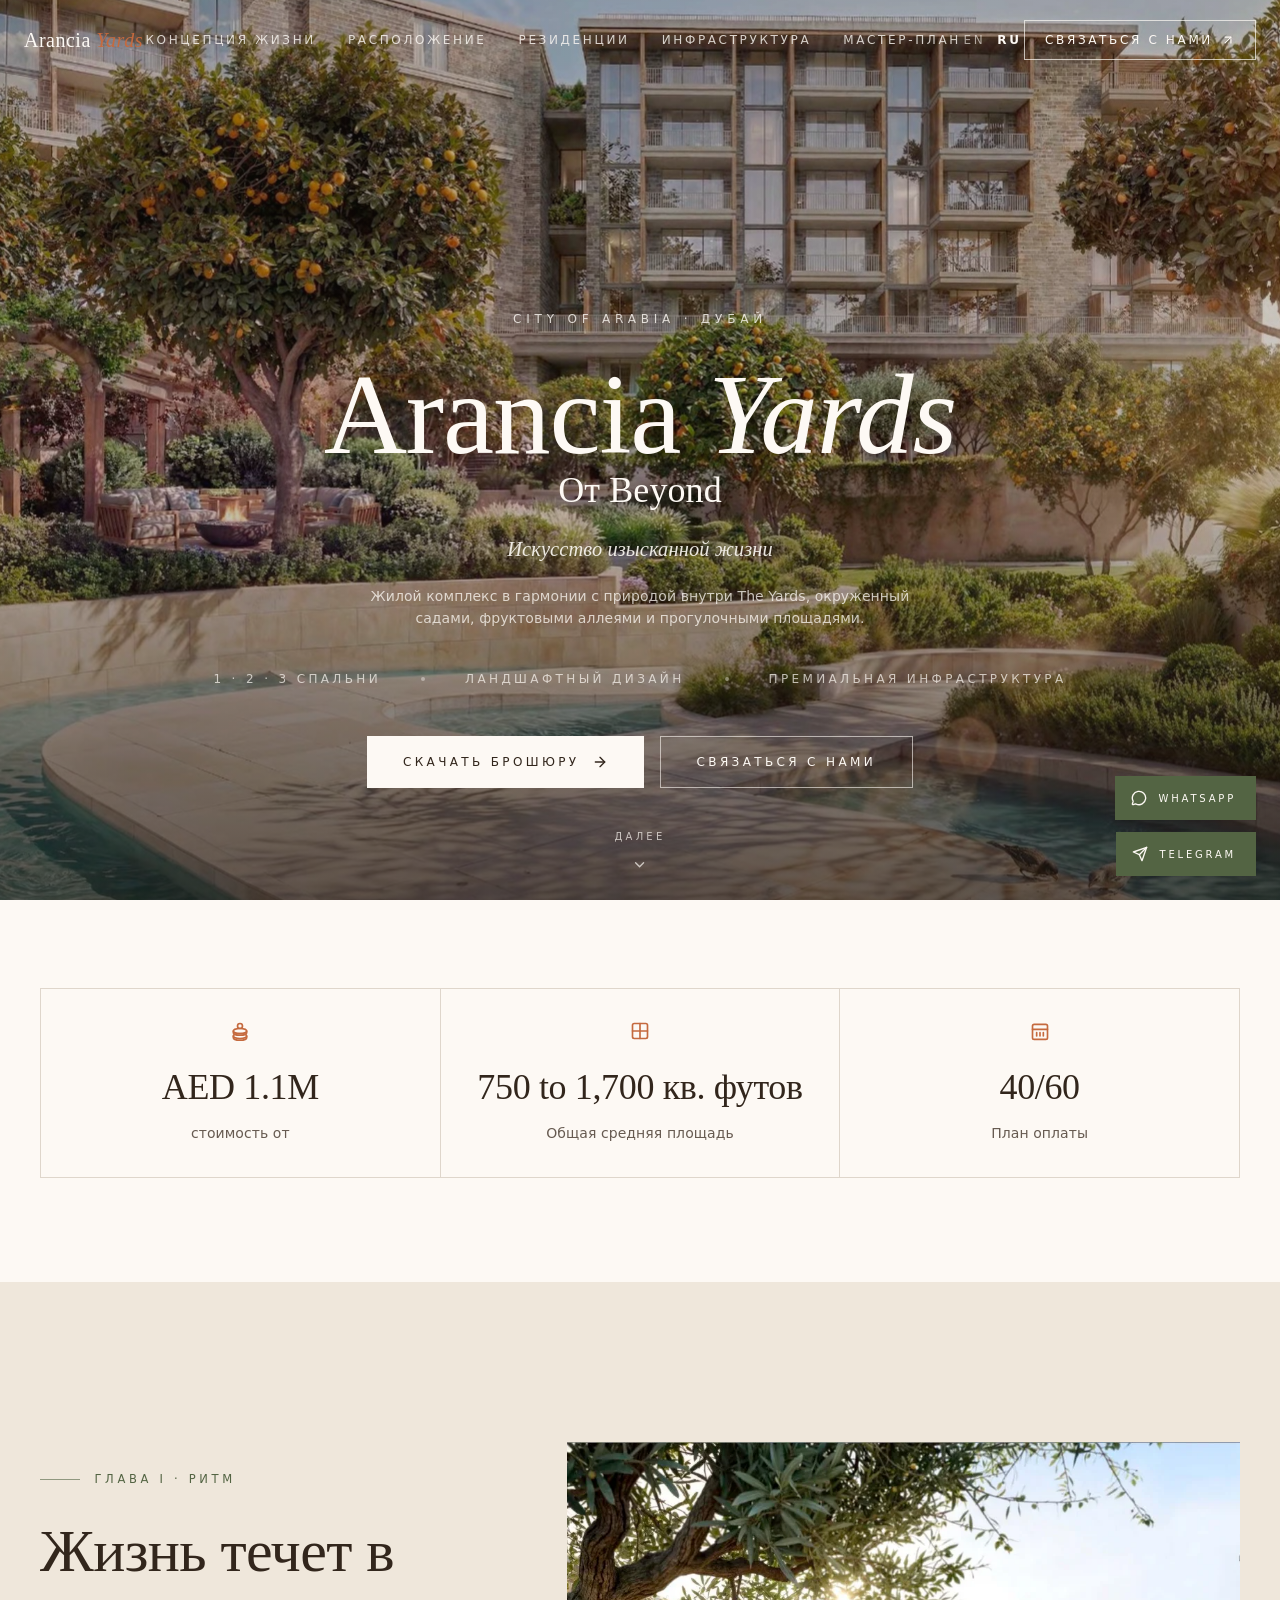
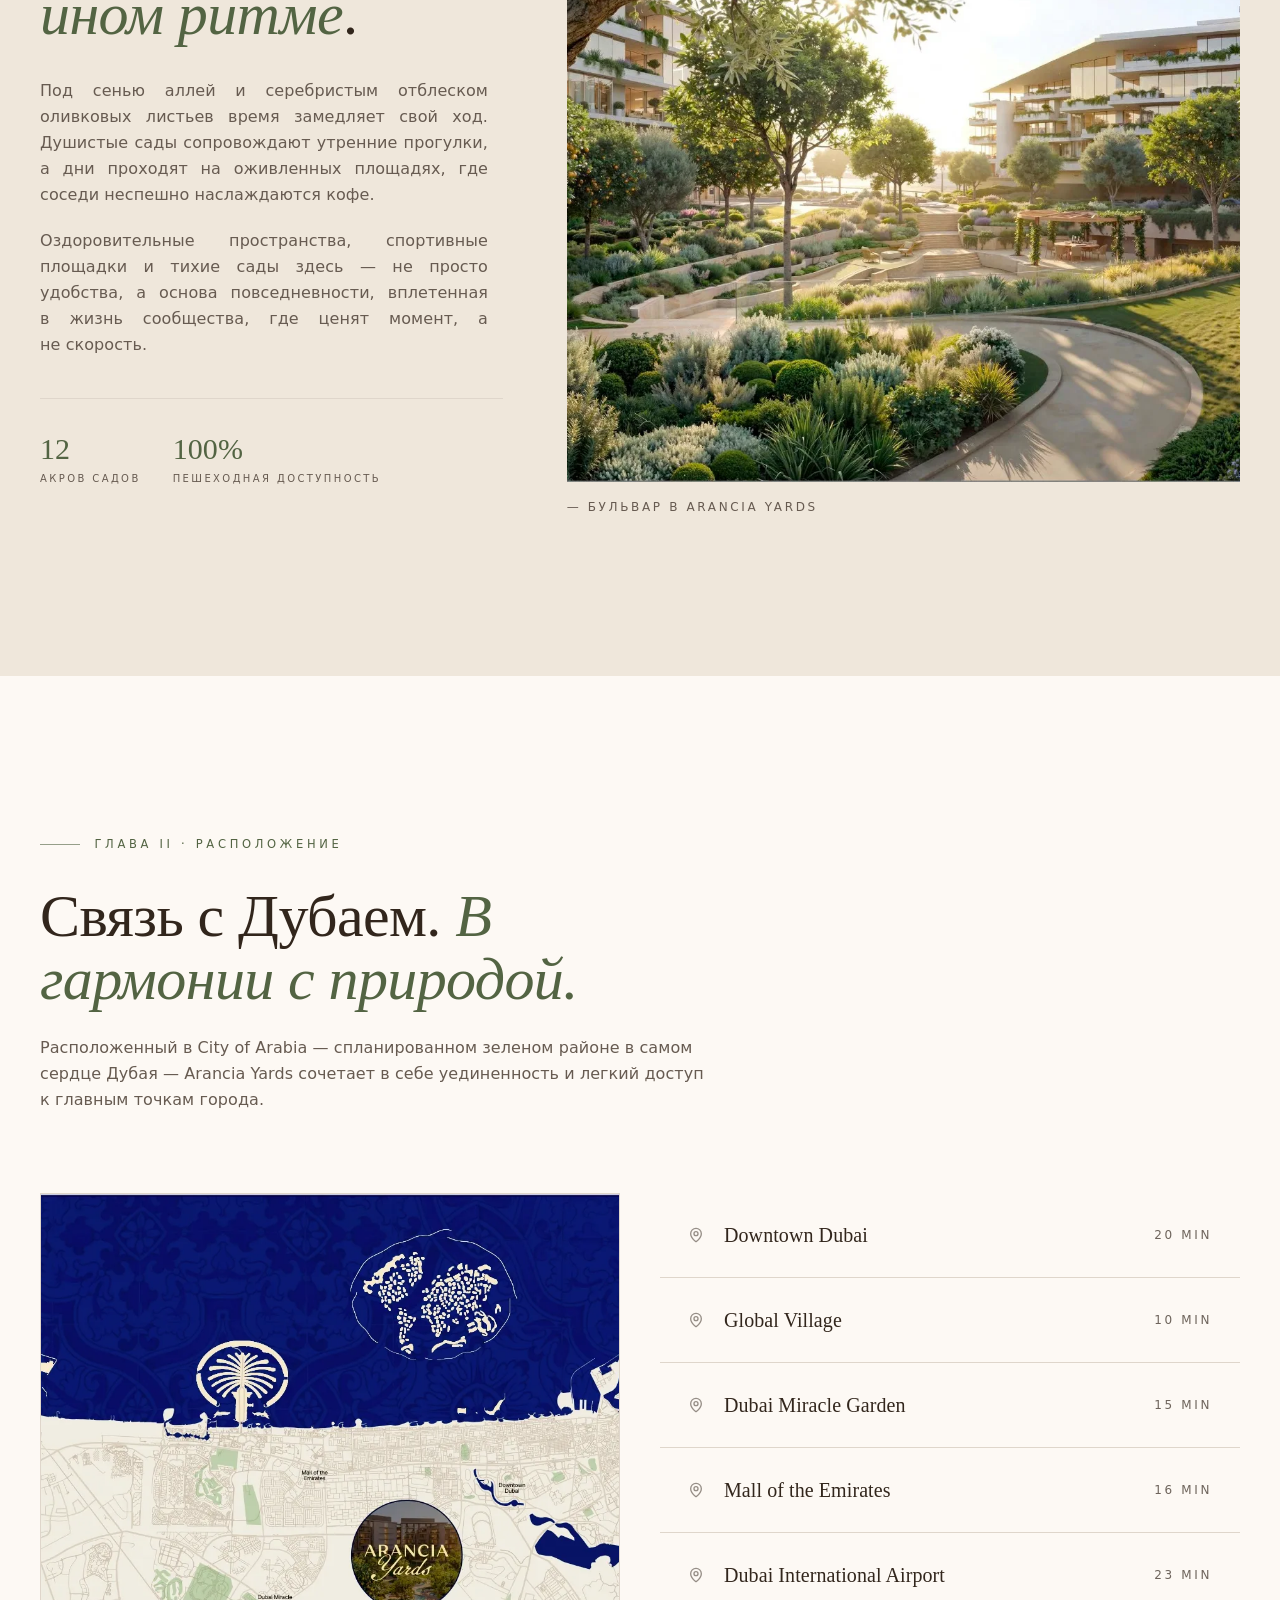
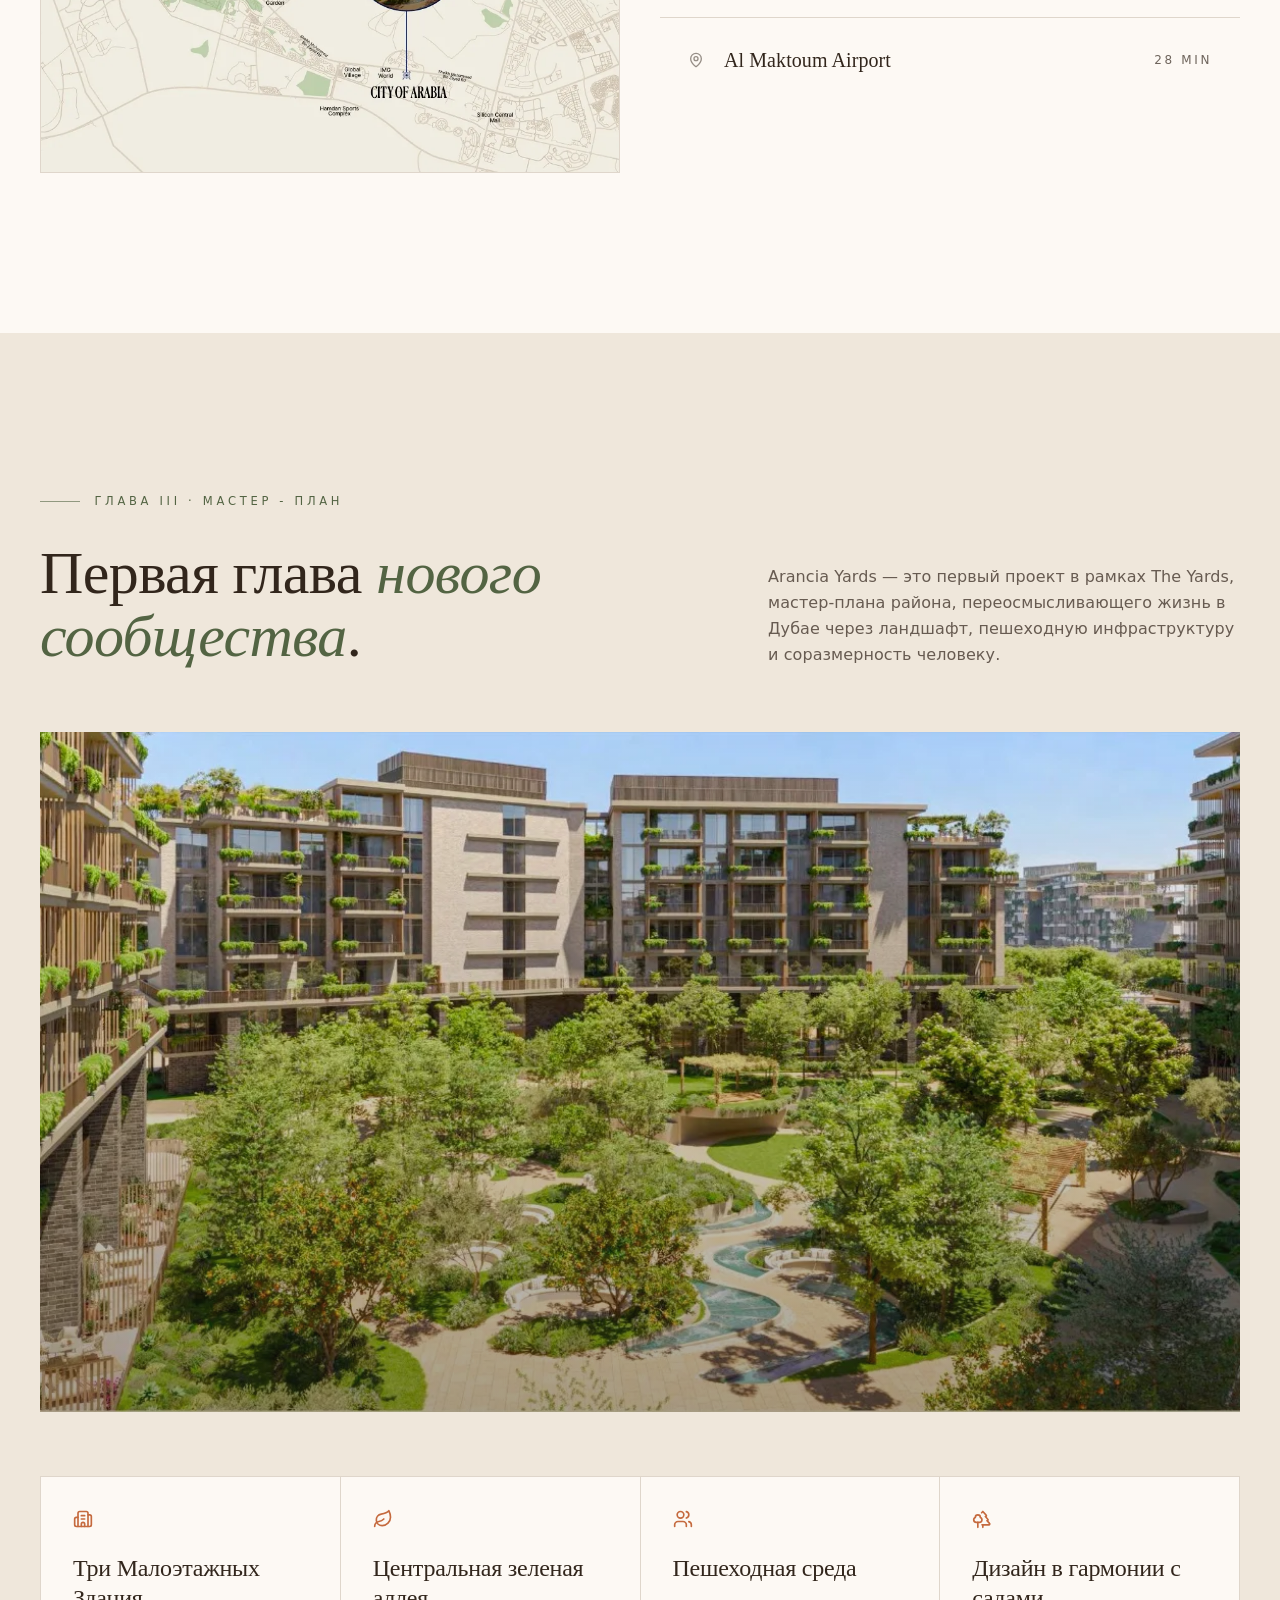
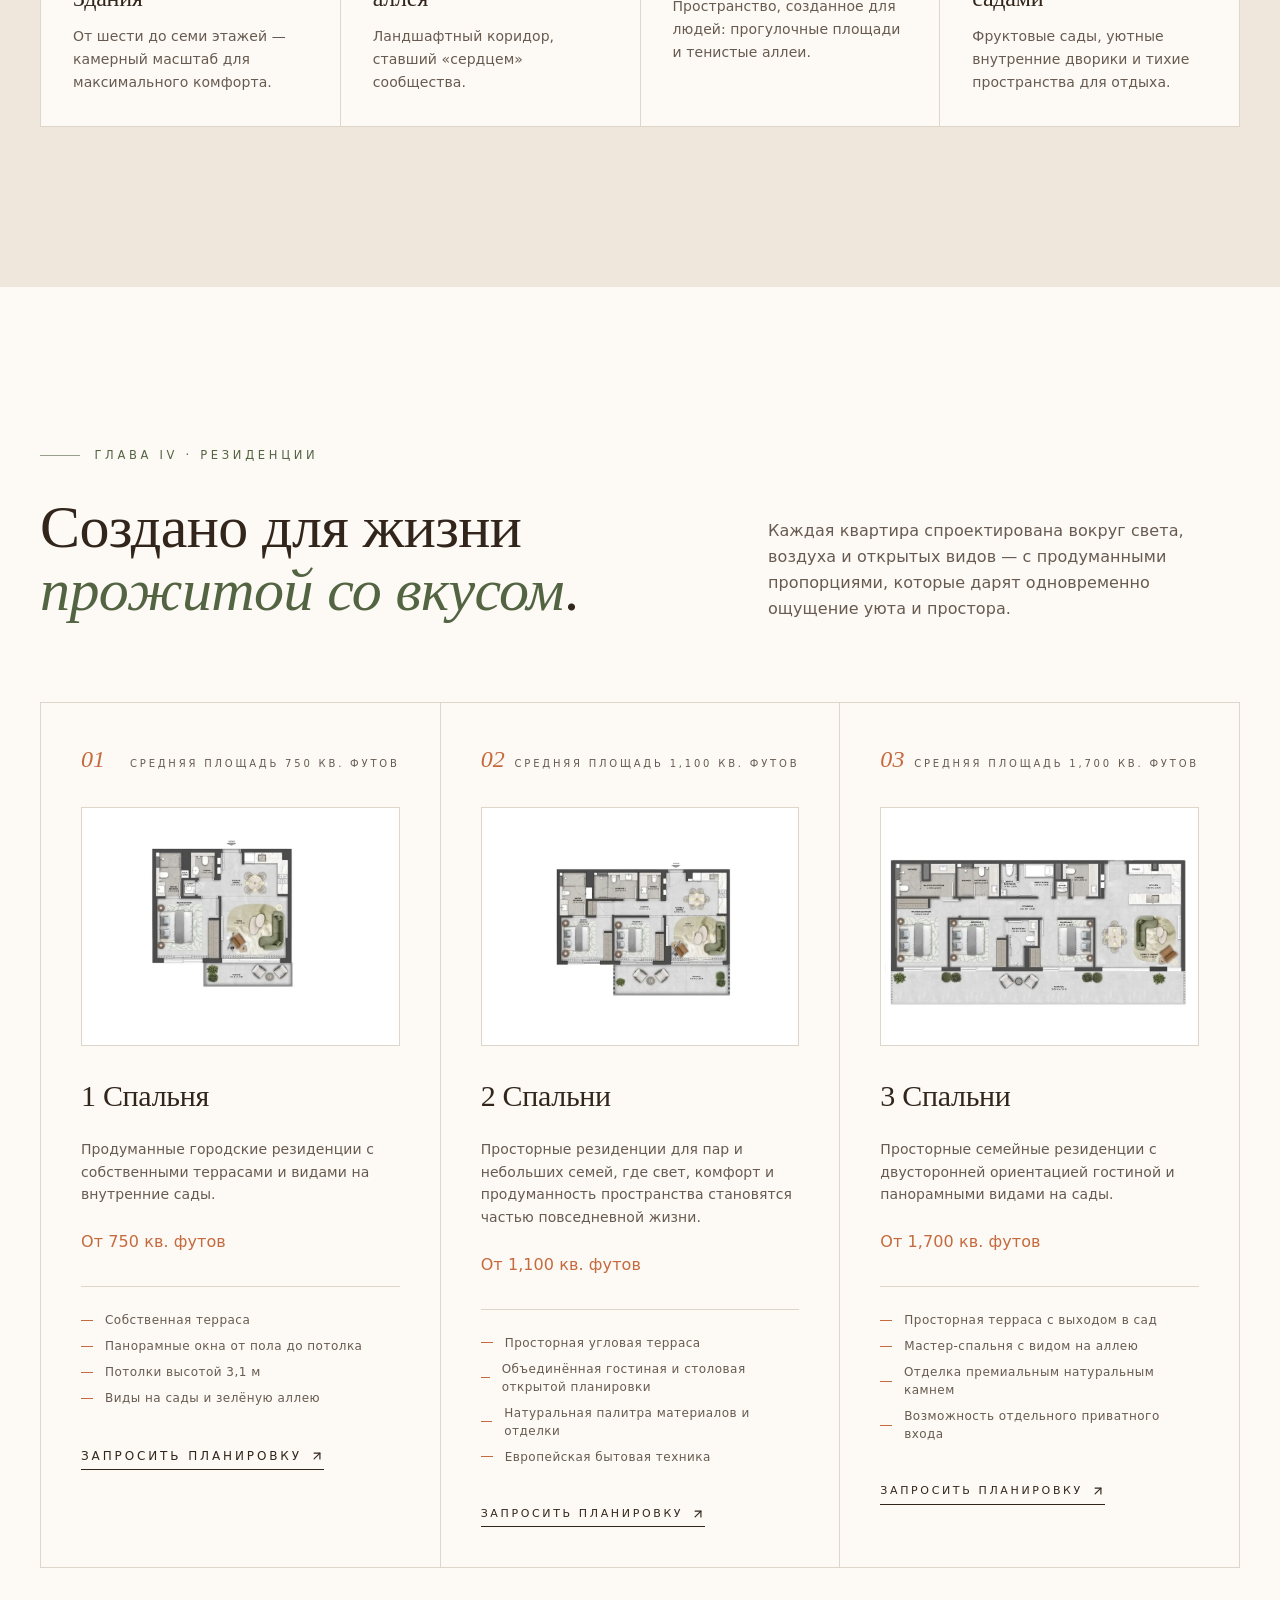
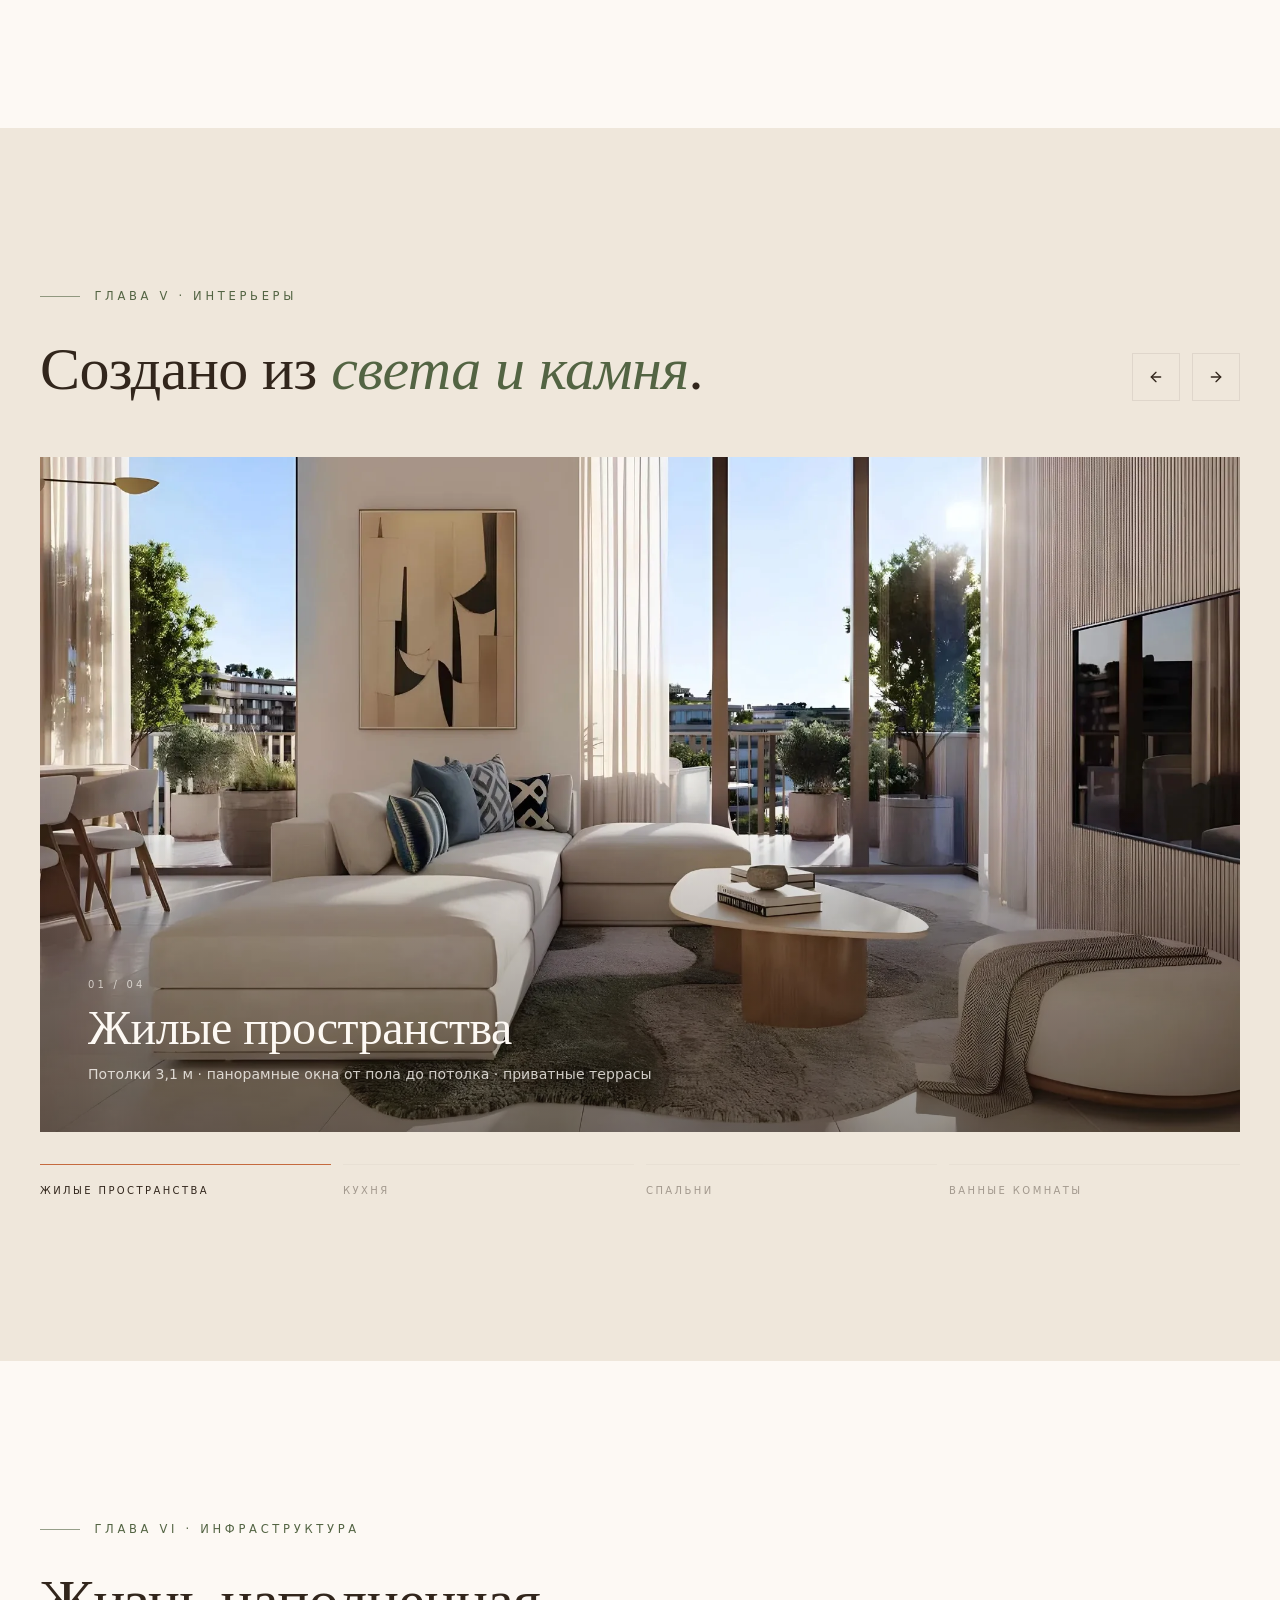
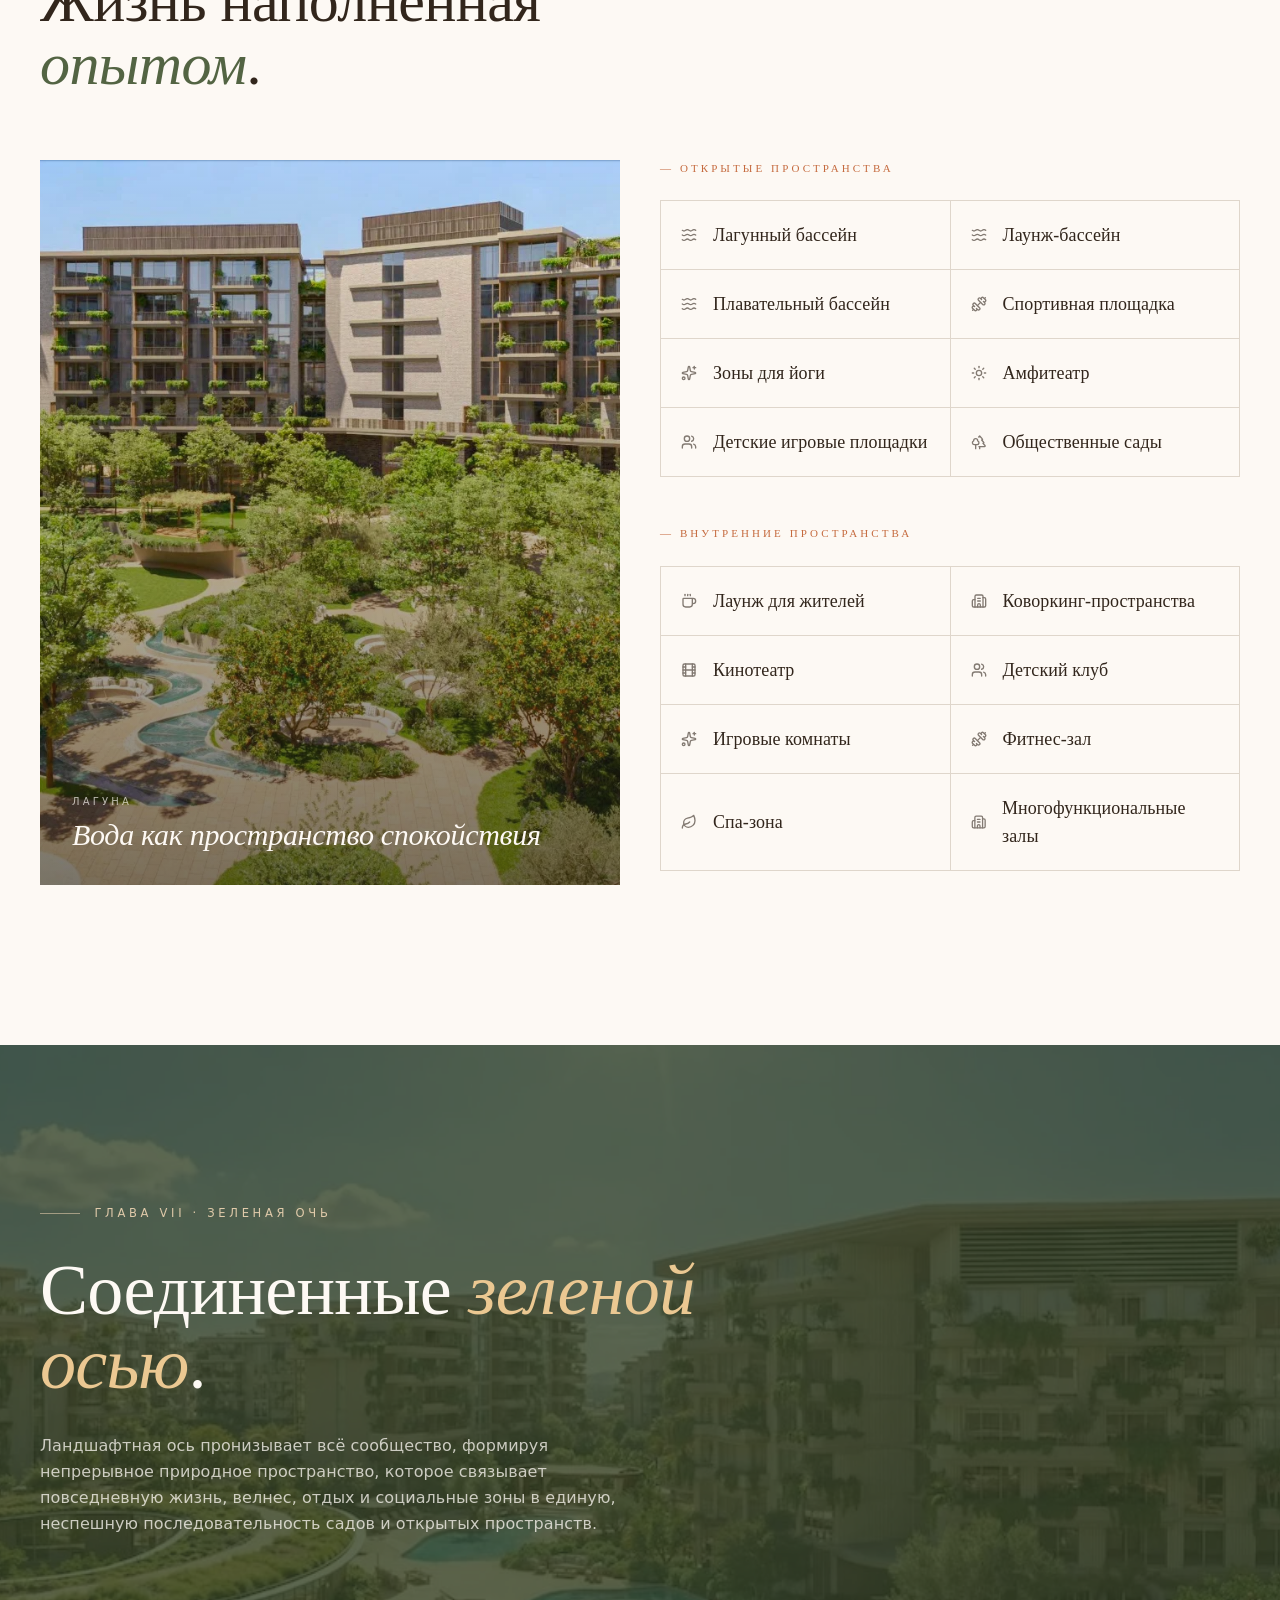
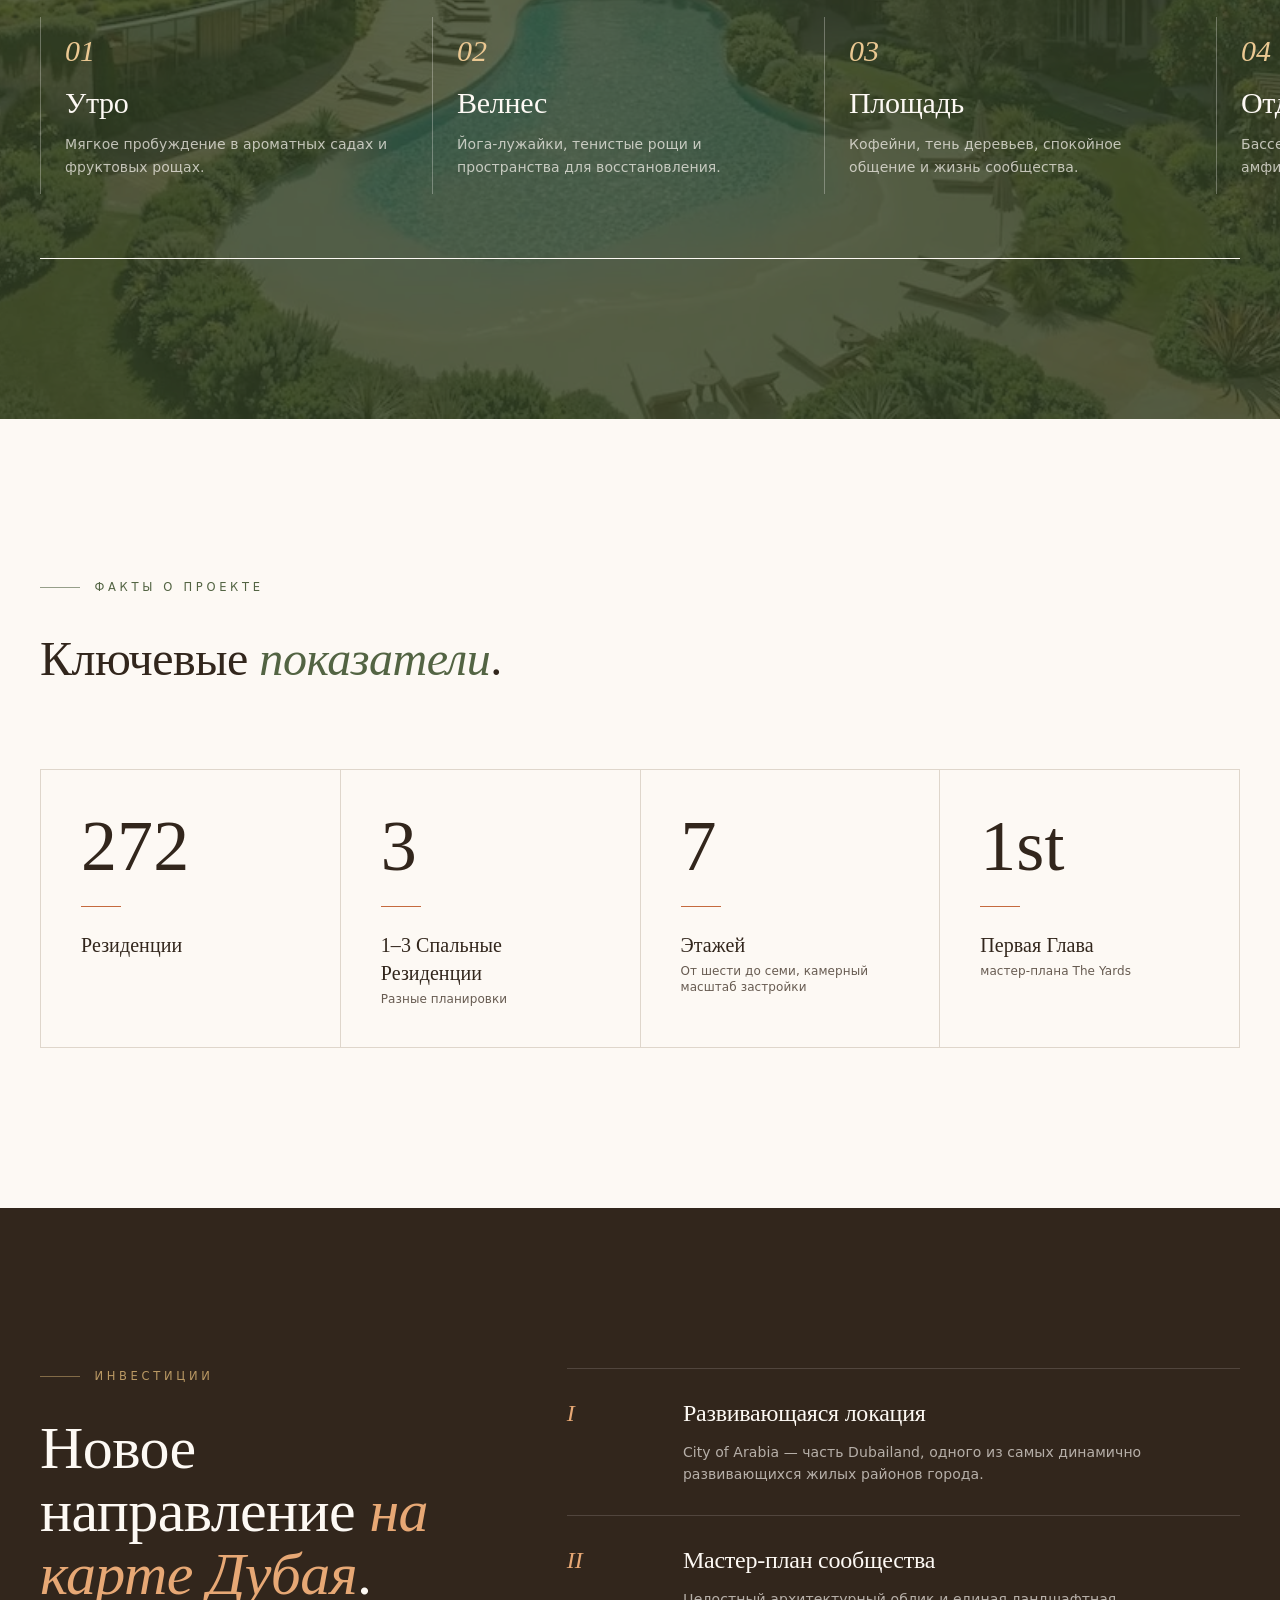
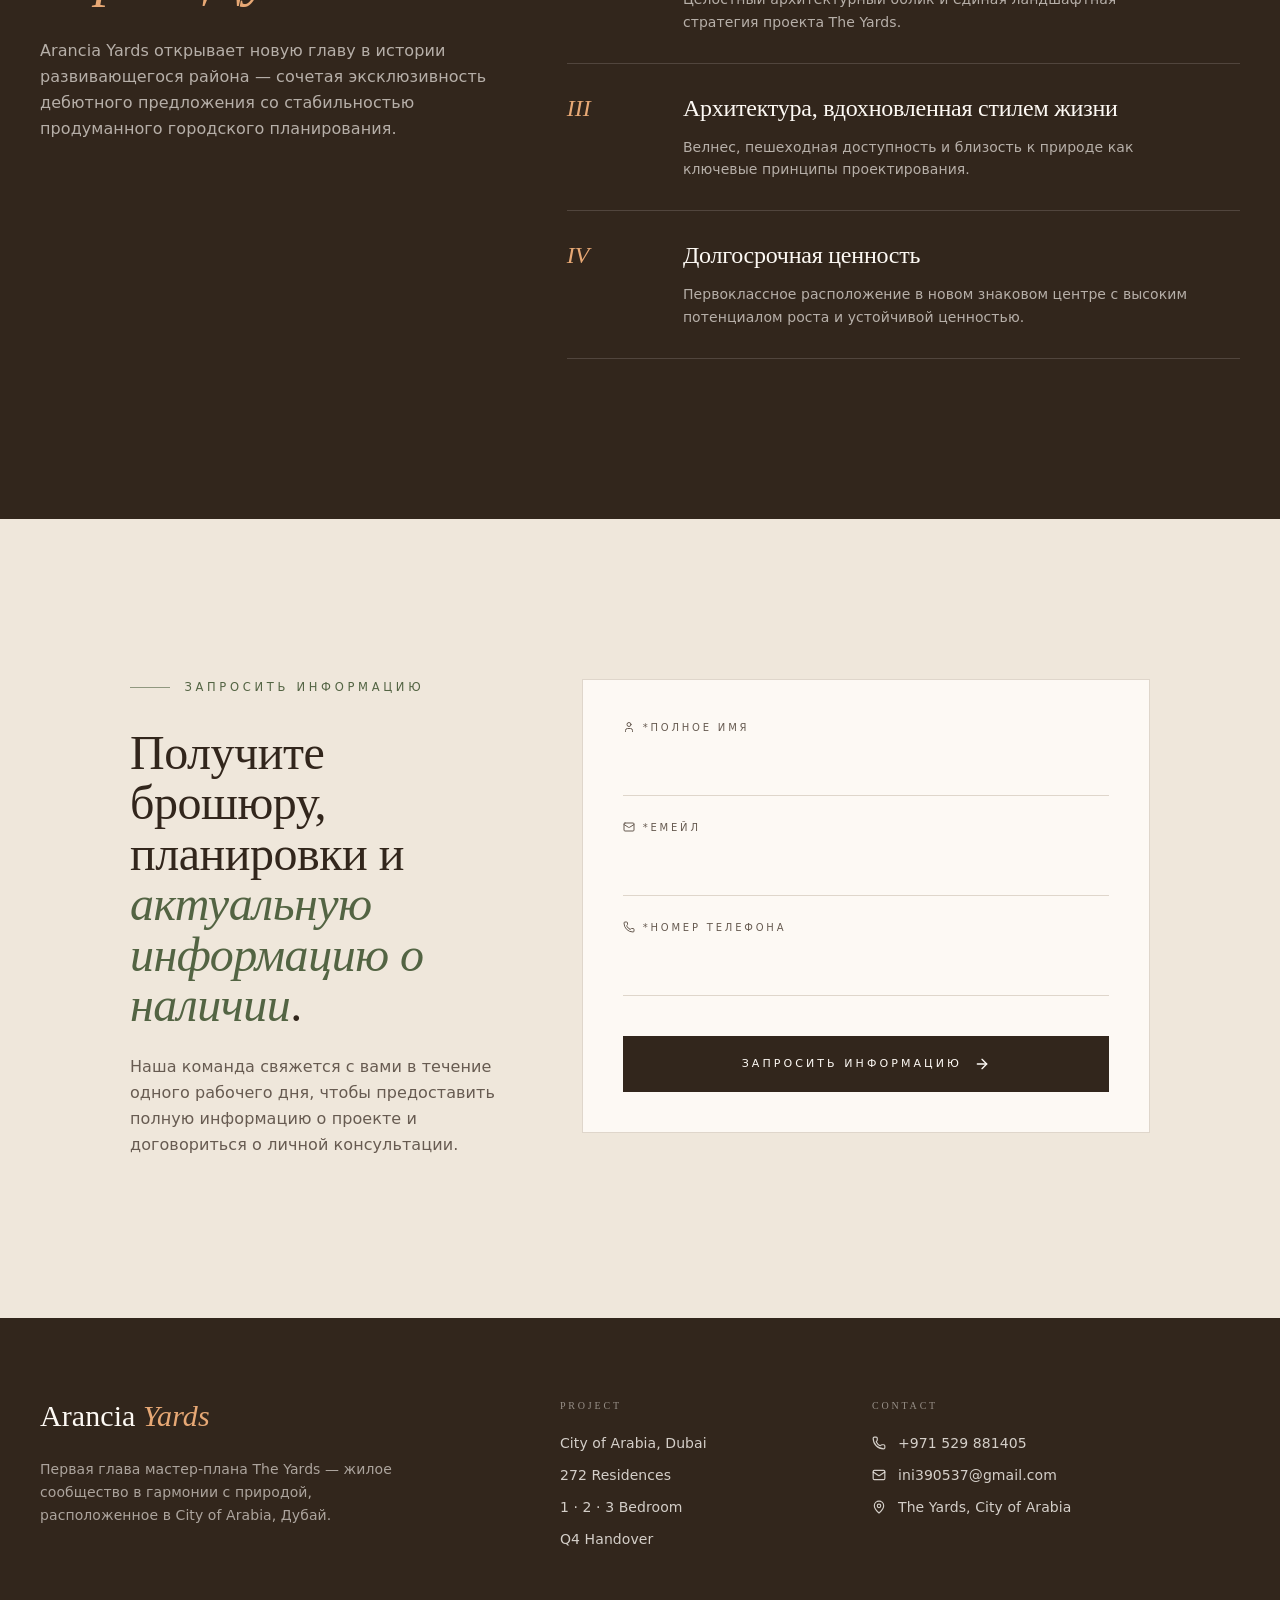
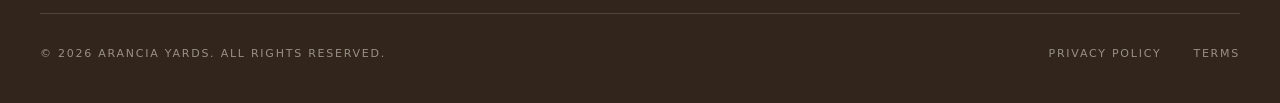
==== commit 18b12e95: "add forms to russian page" ====
--- a/ru/index.html
+++ b/ru/index.html
@@ -818,16 +818,16 @@
                   <p class="mt-6 text-muted-foreground leading-relaxed">Наша команда свяжется с вами в течение одного рабочего дня, чтобы предоставить полную информацию о проекте и договориться о личной консультации.</p>
                </div>
                <div class="lg:col-span-7" style="opacity: 1; transform: none;">
-                  <form class="space-y-6 bg-background border border-border p-8 lg:p-10">
+                  <form id="leadForm" action="https://docs.google.com/forms/d/e/1FAIpQLSdxNfIpG-yXY3XwXq2v94Lv6ouKyDY1MdpH5j94Rzq9bI4p7A/formResponse" method="POST" class="space-y-6 bg-background border border-border p-8 lg:p-10">
                      <div class="group">
                         <label class="text-[10px] tracking-[0.28em] uppercase text-muted-foreground flex items-center gap-2">
                            <svg xmlns="http://www.w3.org/2000/svg" width="24" height="24" viewBox="0 0 24 24" fill="none" stroke="currentColor" stroke-width="2" stroke-linecap="round" stroke-linejoin="round" class="lucide lucide-user h-3 w-3" aria-hidden="true">
                               <path d="M19 21v-2a4 4 0 0 0-4-4H9a4 4 0 0 0-4 4v2"></path>
                               <circle cx="12" cy="7" r="4"></circle>
                            </svg>
-                           Полное имя
+                           *Полное имя
                         </label>
-                        <input required="" type="text" class="mt-2 w-full bg-transparent border-b border-border focus:border-olive outline-none py-3 font-serif text-lg transition-colors" name="name">
+                        <input id="fullName" required="" type="text" class="mt-2 w-full bg-transparent border-b border-border focus:border-olive outline-none py-3 font-serif text-lg transition-colors" name="entry.2005620554">
                      </div>
                      <div class="group">
                         <label class="text-[10px] tracking-[0.28em] uppercase text-muted-foreground flex items-center gap-2">
@@ -835,21 +835,21 @@
                               <path d="m22 7-8.991 5.727a2 2 0 0 1-2.009 0L2 7"></path>
                               <rect x="2" y="4" width="20" height="16" rx="2"></rect>
                            </svg>
-                           Емейл
+                           *Емейл
                         </label>
-                        <input required="" type="email" class="mt-2 w-full bg-transparent border-b border-border focus:border-olive outline-none py-3 font-serif text-lg transition-colors" name="email">
+                        <input id="email" required="" type="email" class="mt-2 w-full bg-transparent border-b border-border focus:border-olive outline-none py-3 font-serif text-lg transition-colors" name="entry.1045781291">
                      </div>
                      <div class="group">
                         <label class="text-[10px] tracking-[0.28em] uppercase text-muted-foreground flex items-center gap-2">
                            <svg xmlns="http://www.w3.org/2000/svg" width="24" height="24" viewBox="0 0 24 24" fill="none" stroke="currentColor" stroke-width="2" stroke-linecap="round" stroke-linejoin="round" class="lucide lucide-phone h-3 w-3" aria-hidden="true">
                               <path d="M13.832 16.568a1 1 0 0 0 1.213-.303l.355-.465A2 2 0 0 1 17 15h3a2 2 0 0 1 2 2v3a2 2 0 0 1-2 2A18 18 0 0 1 2 4a2 2 0 0 1 2-2h3a2 2 0 0 1 2 2v3a2 2 0 0 1-.8 1.6l-.468.351a1 1 0 0 0-.292 1.233 14 14 0 0 0 6.392 6.384"></path>
                            </svg>
-                           Номер телефона
+                           *Номер телефона
                         </label>
-                        <input required="" type="tel" class="mt-2 w-full bg-transparent border-b border-border focus:border-olive outline-none py-3 font-serif text-lg transition-colors" name="phone">
+                        <input id="phone" required="" type="tel" class="mt-2 w-full bg-transparent border-b border-border focus:border-olive outline-none py-3 font-serif text-lg transition-colors" name="entry.1166974658">
                      </div>
                      <button type="submit" class="group w-full inline-flex items-center justify-center gap-3 bg-foreground text-background px-9 py-5 text-[11px] tracking-[0.28em] uppercase hover:bg-accent transition-colors mt-4">
-                        Request Information 
+                         Запросить информацию 
                         <svg xmlns="http://www.w3.org/2000/svg" width="24" height="24" viewBox="0 0 24 24" fill="none" stroke="currentColor" stroke-width="2" stroke-linecap="round" stroke-linejoin="round" class="lucide lucide-arrow-right h-4 w-4 transition-transform group-hover:translate-x-1" aria-hidden="true">
                            <path d="M5 12h14"></path>
                            <path d="m12 5 7 7-7 7"></path>
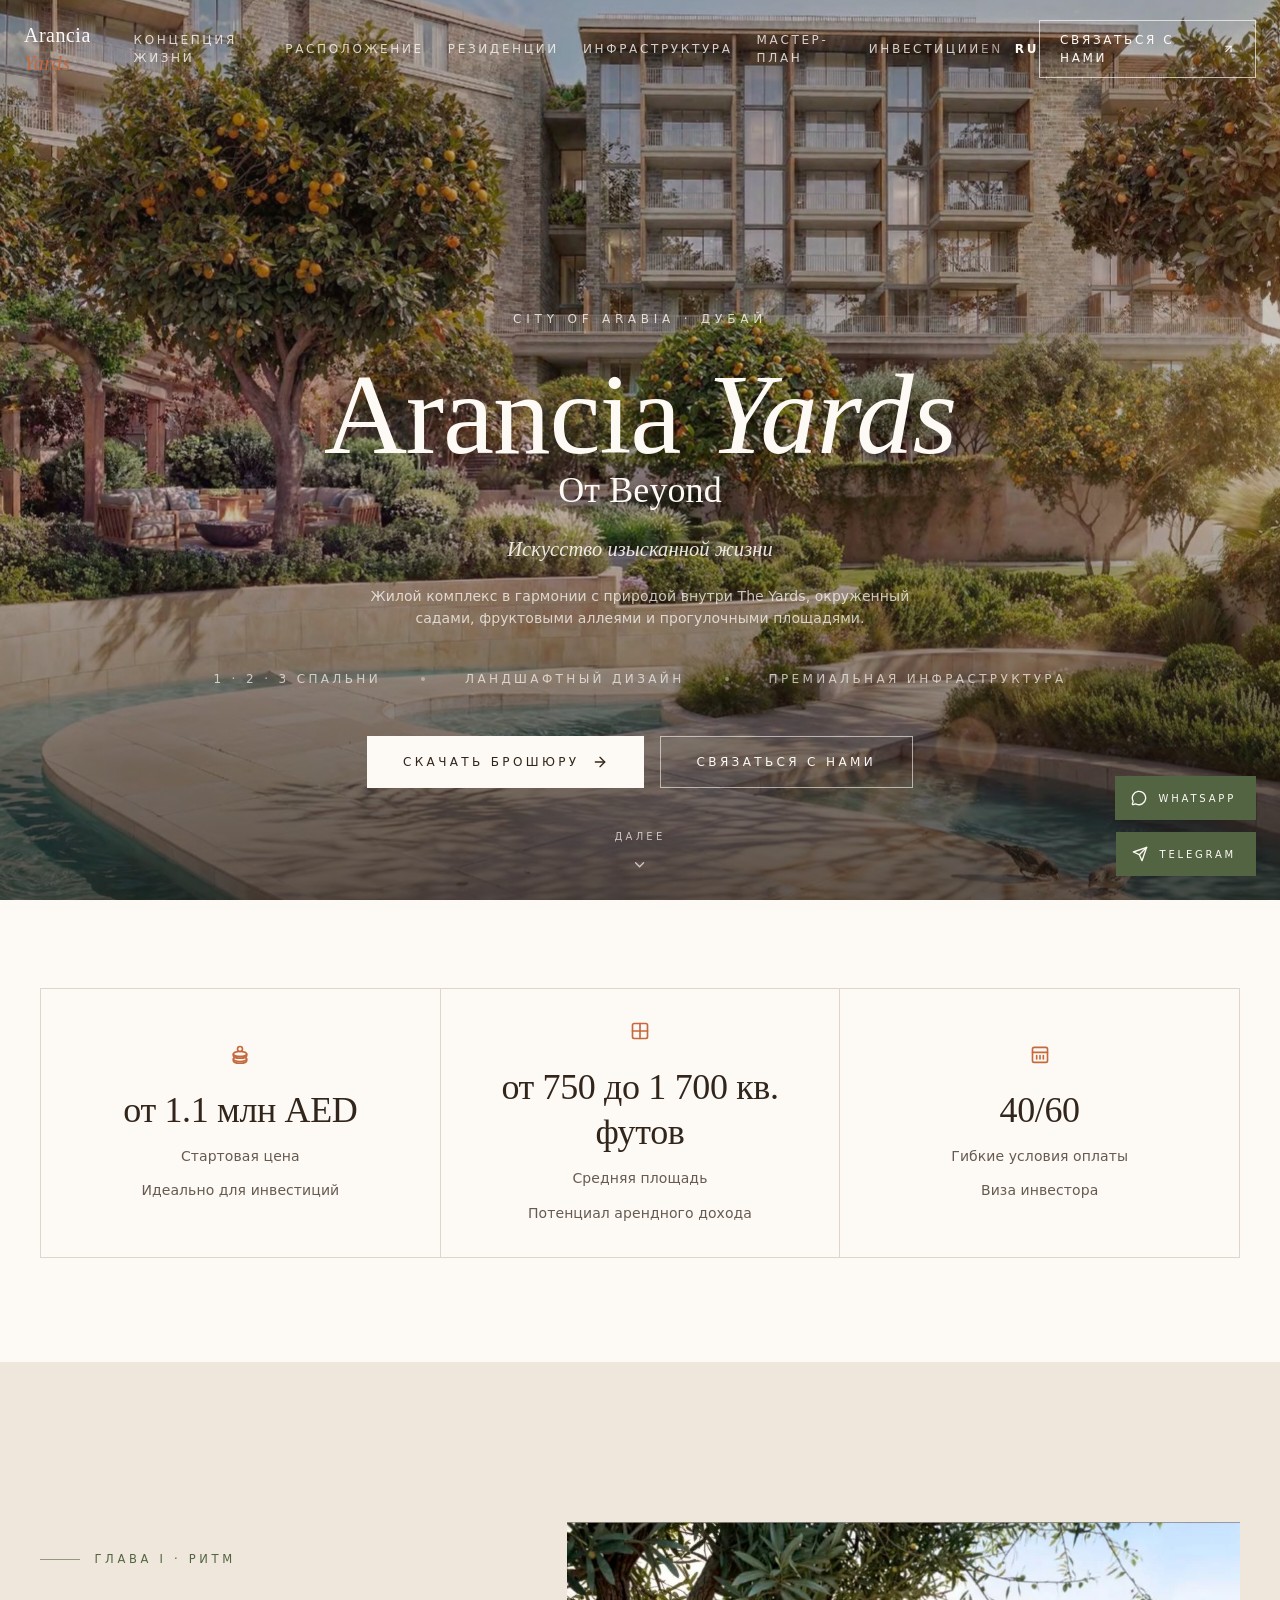
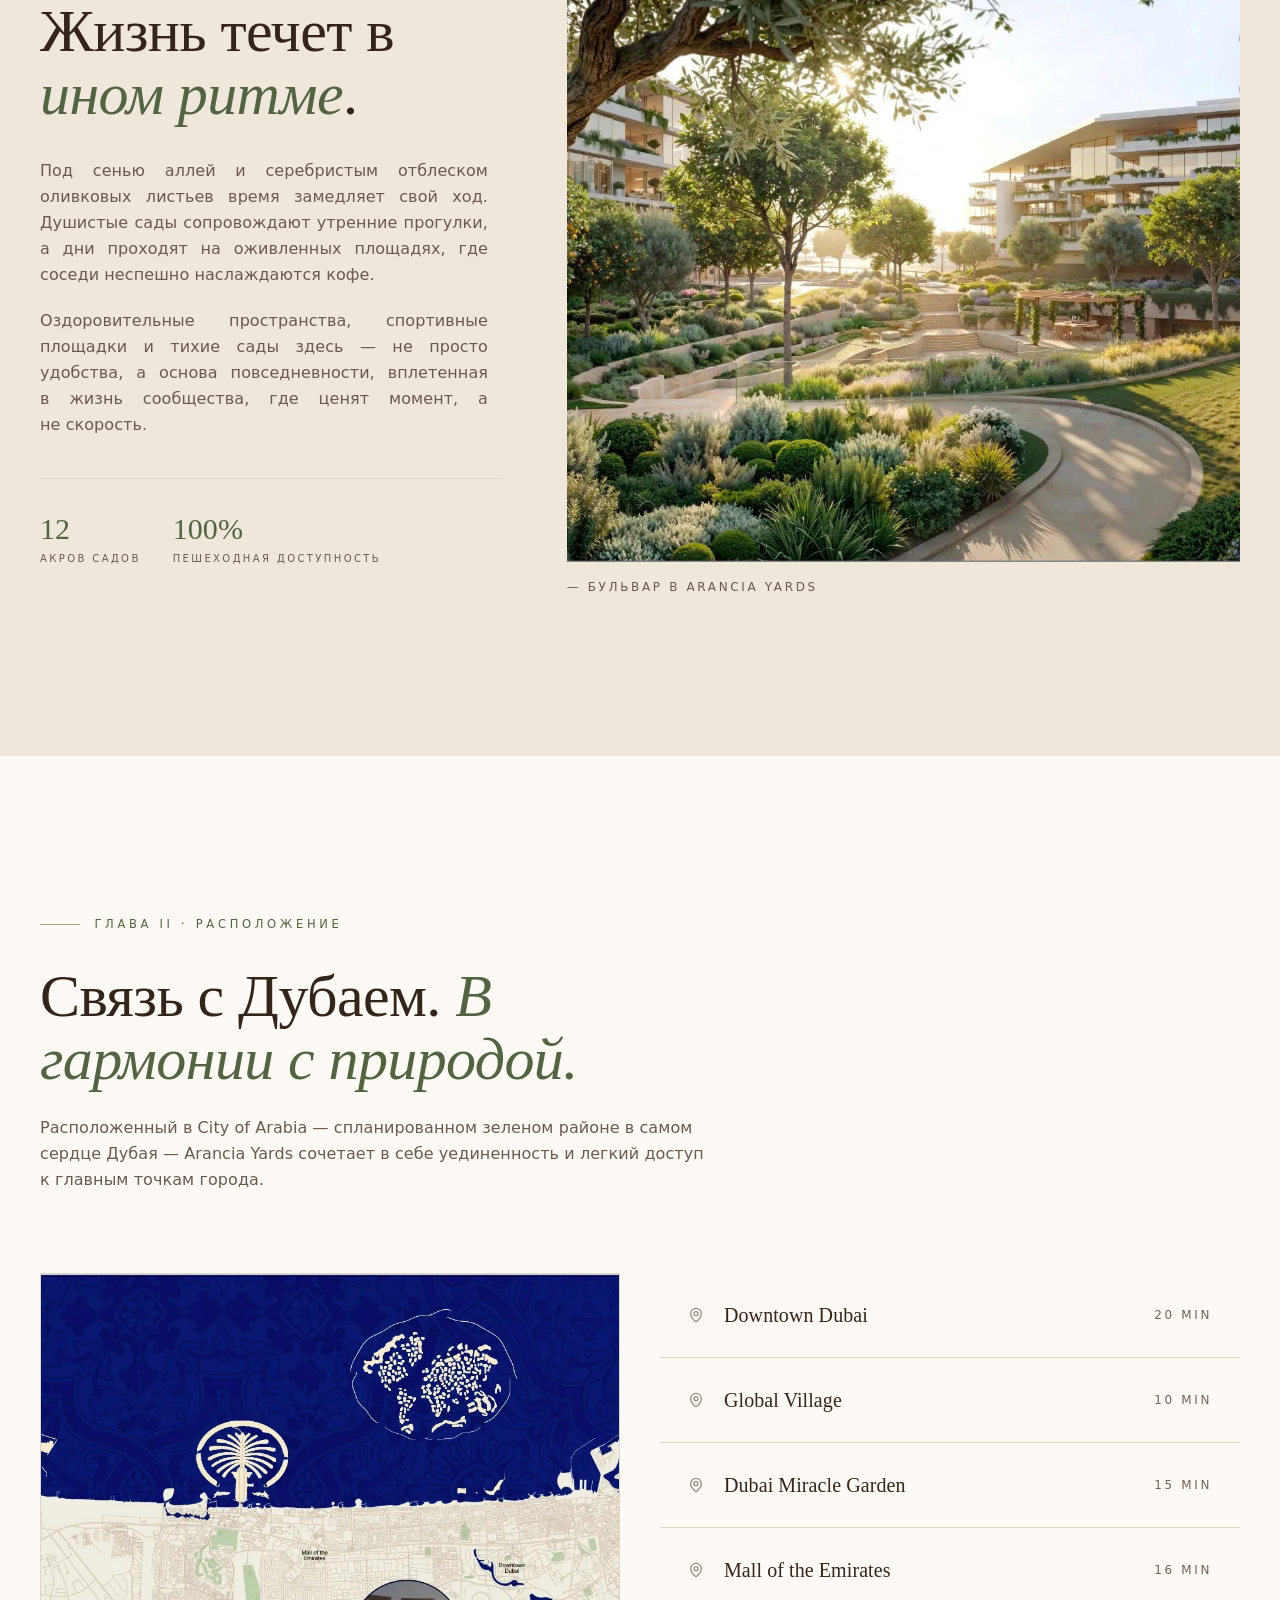
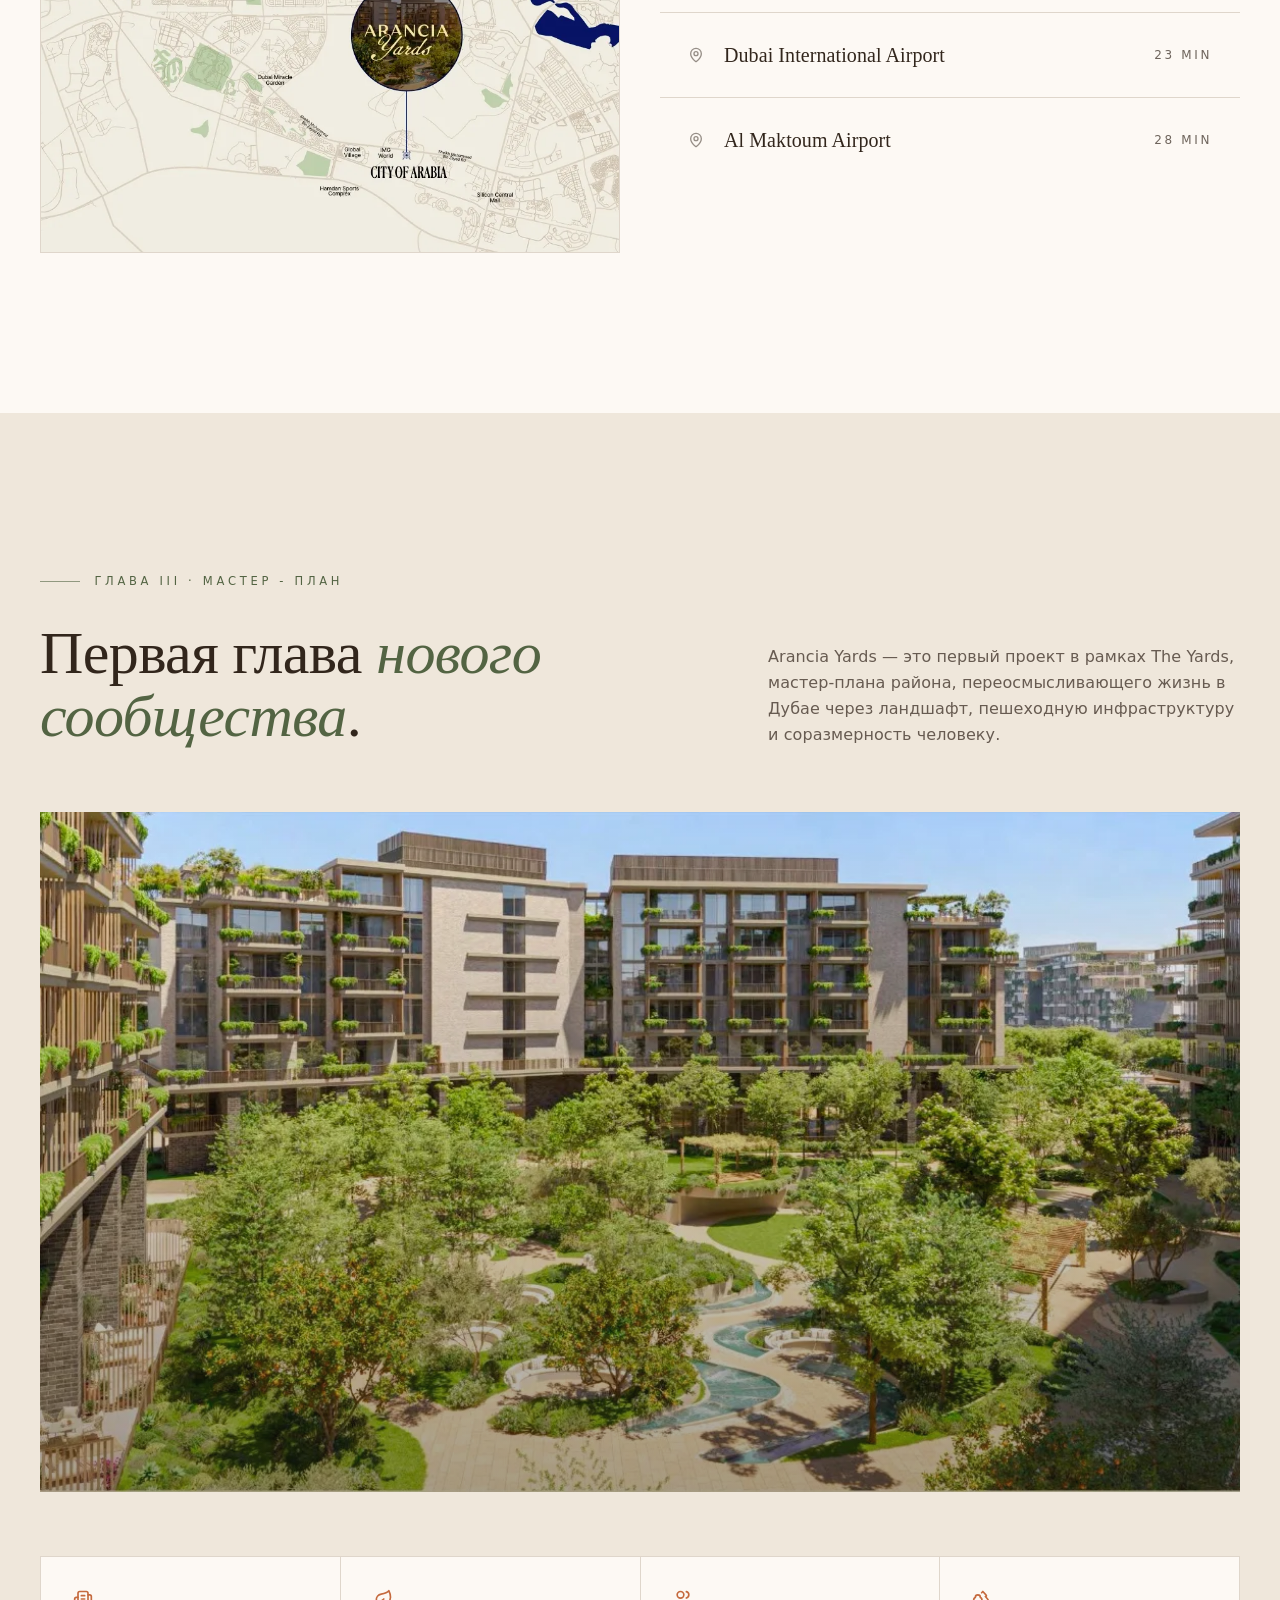
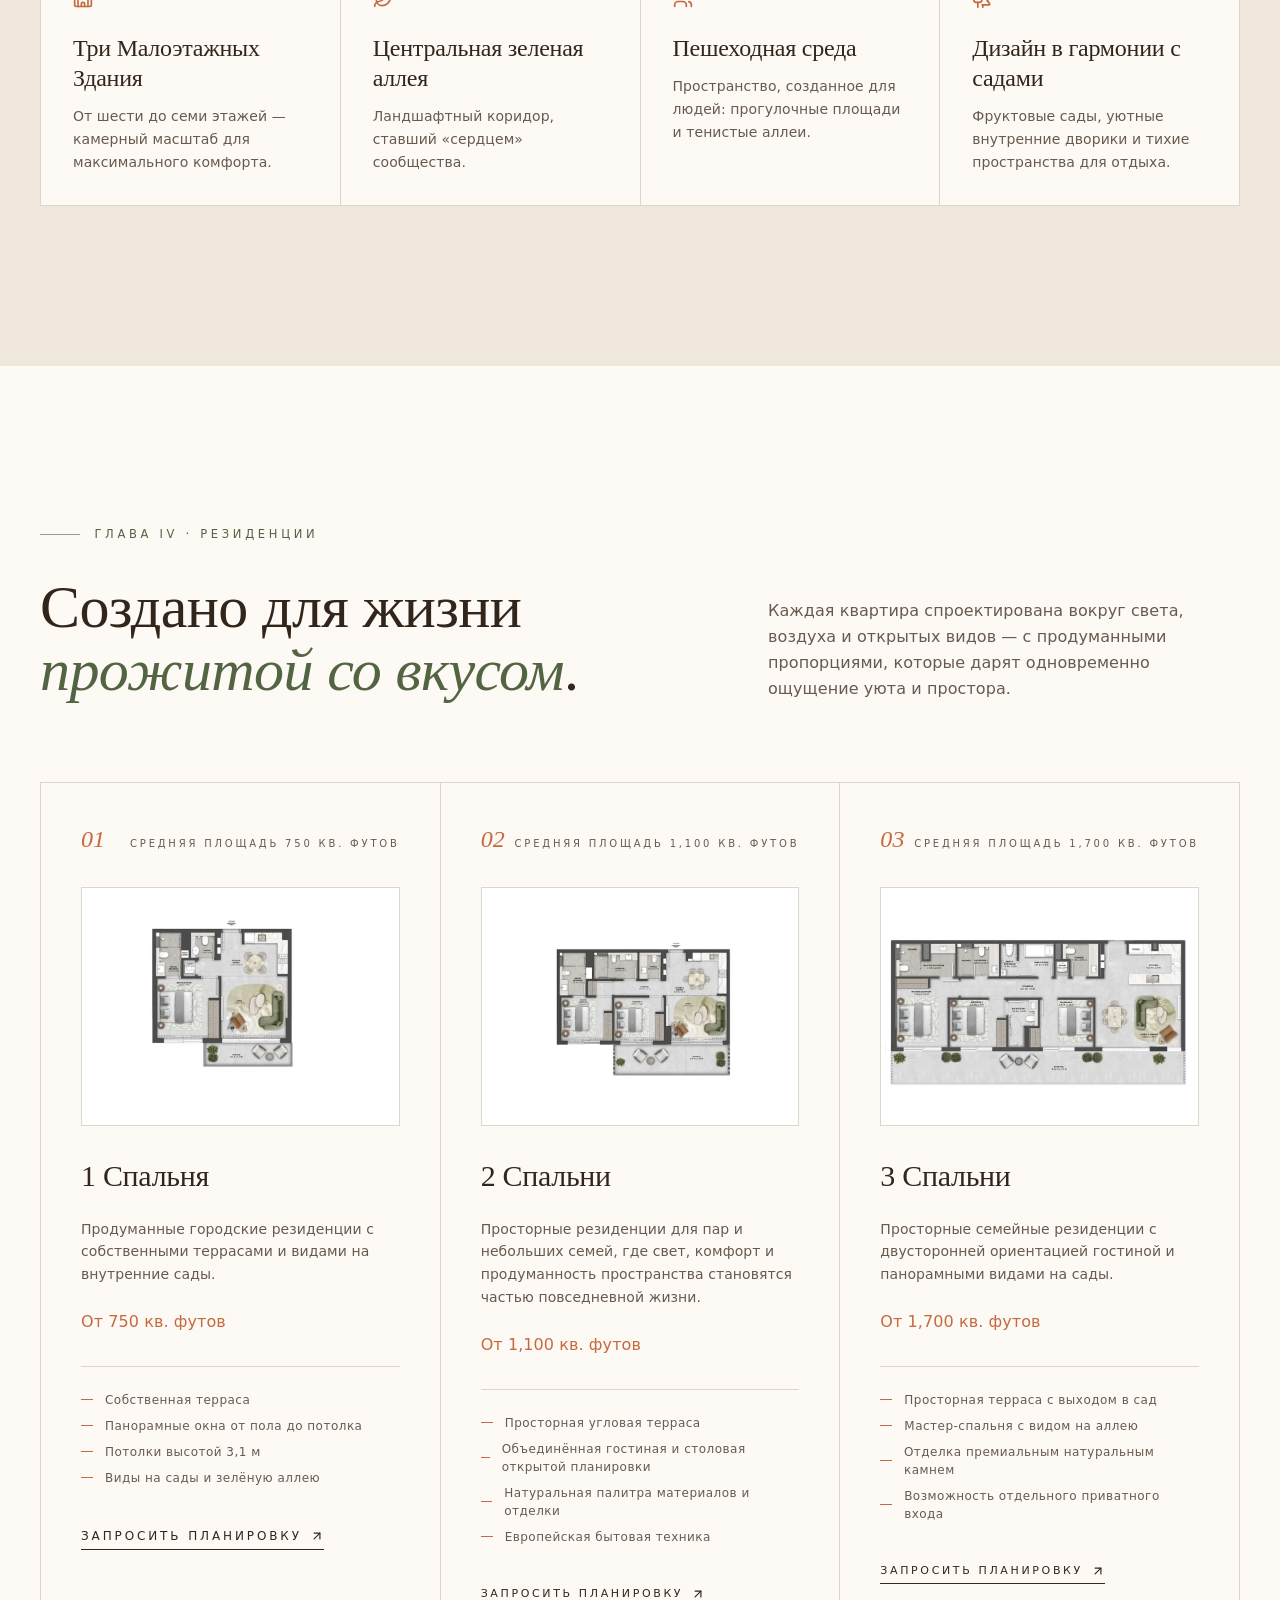
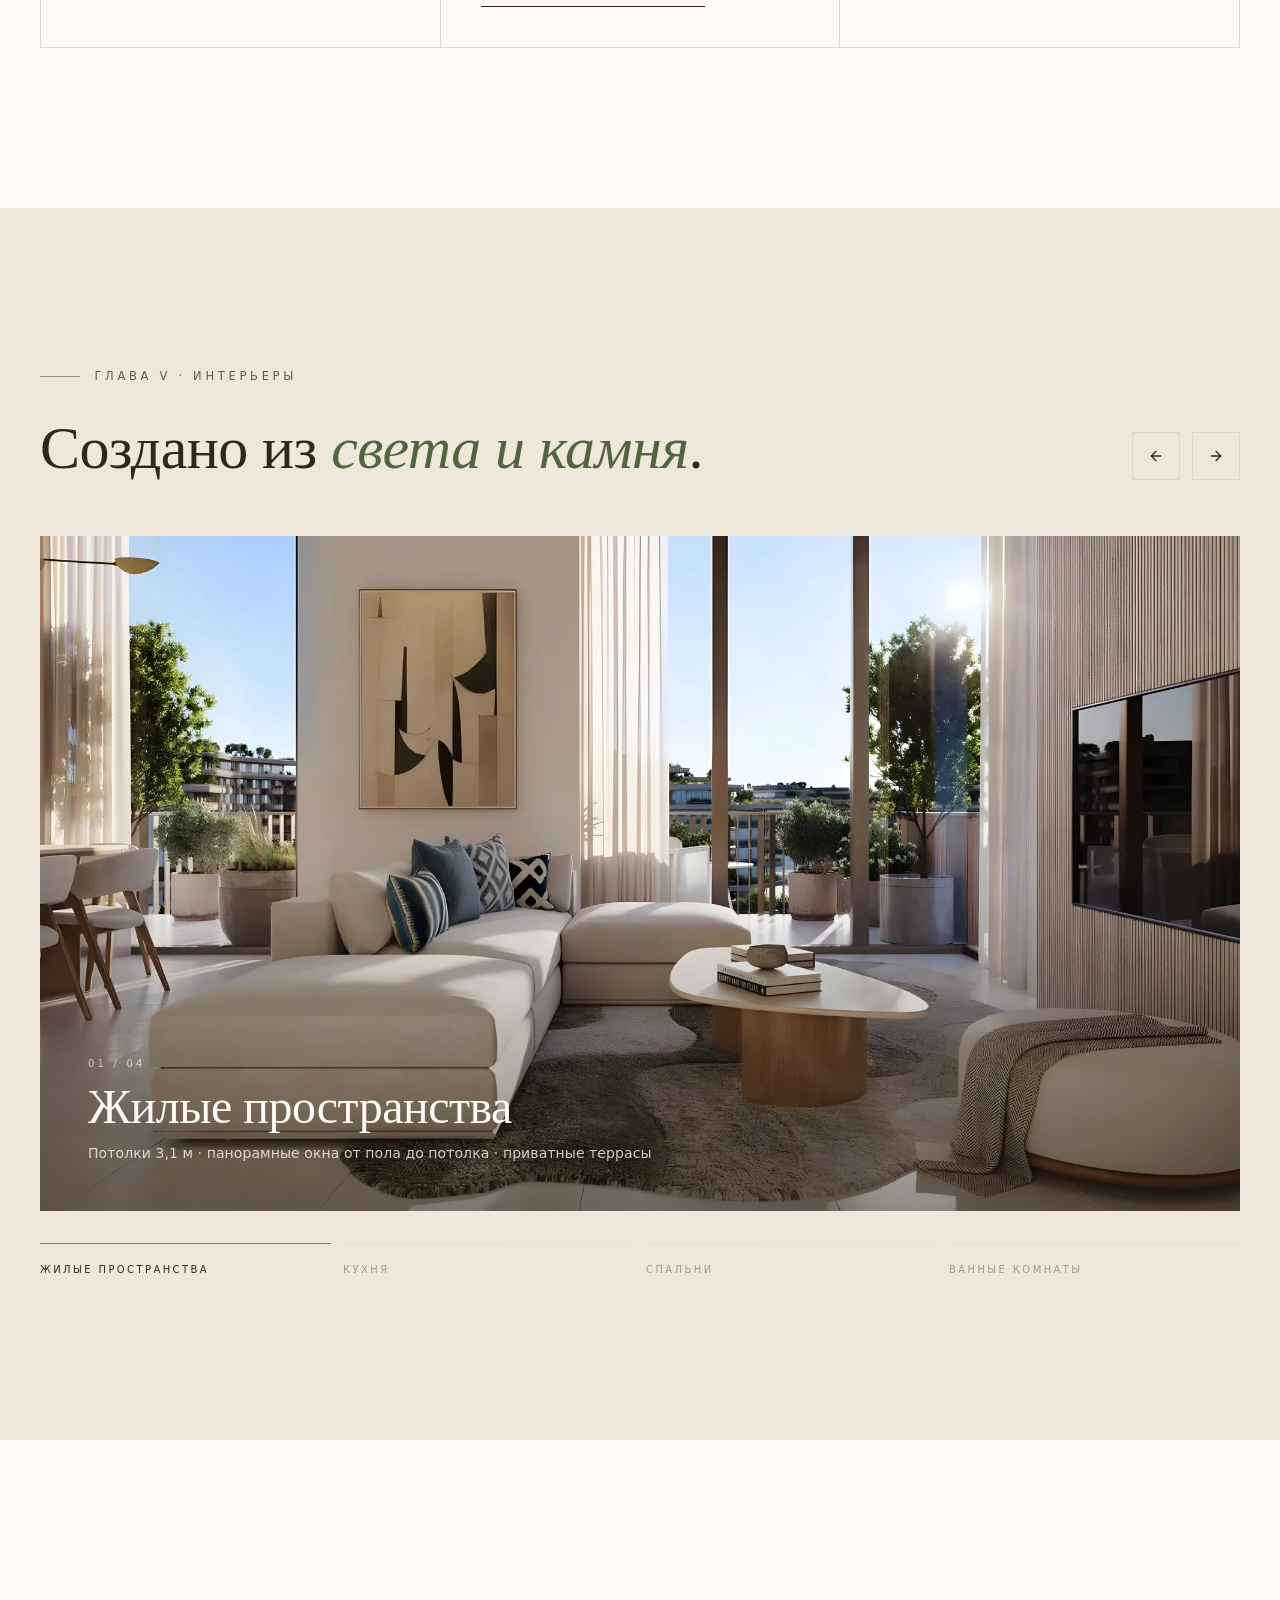
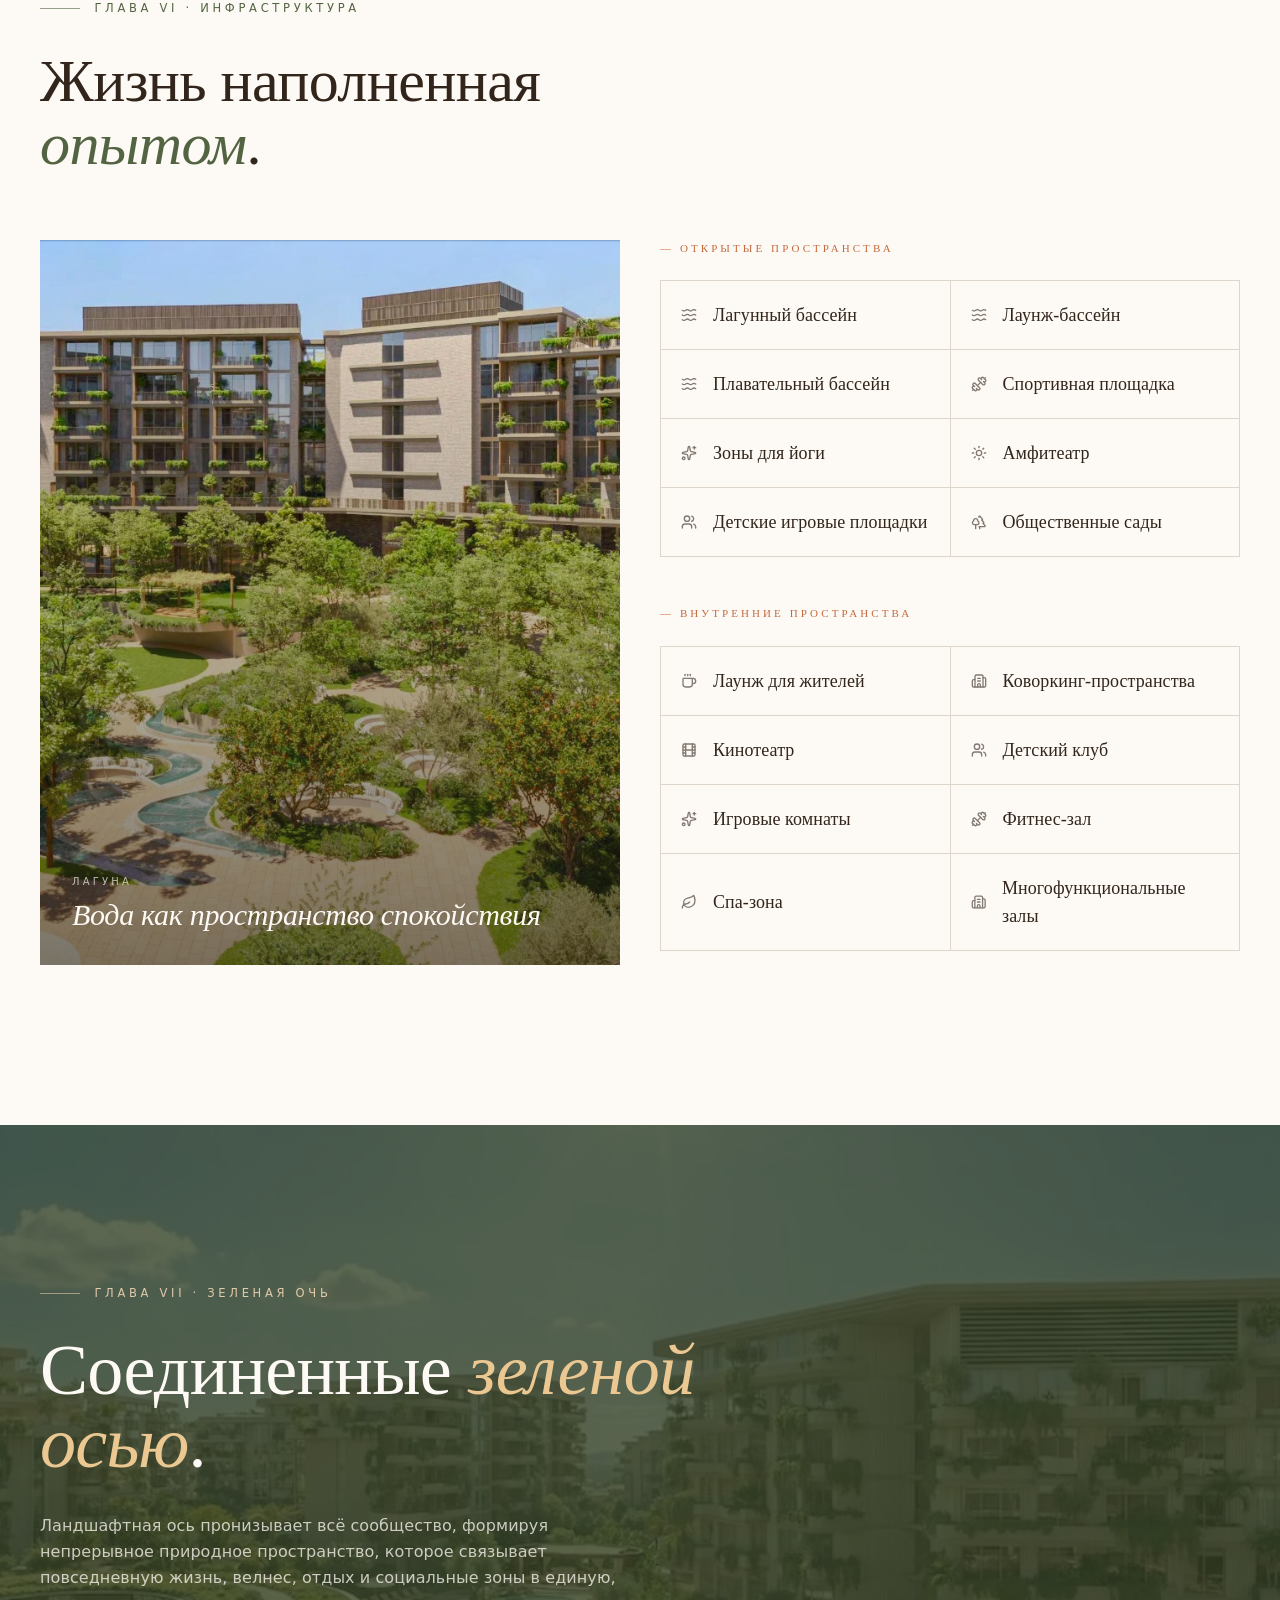
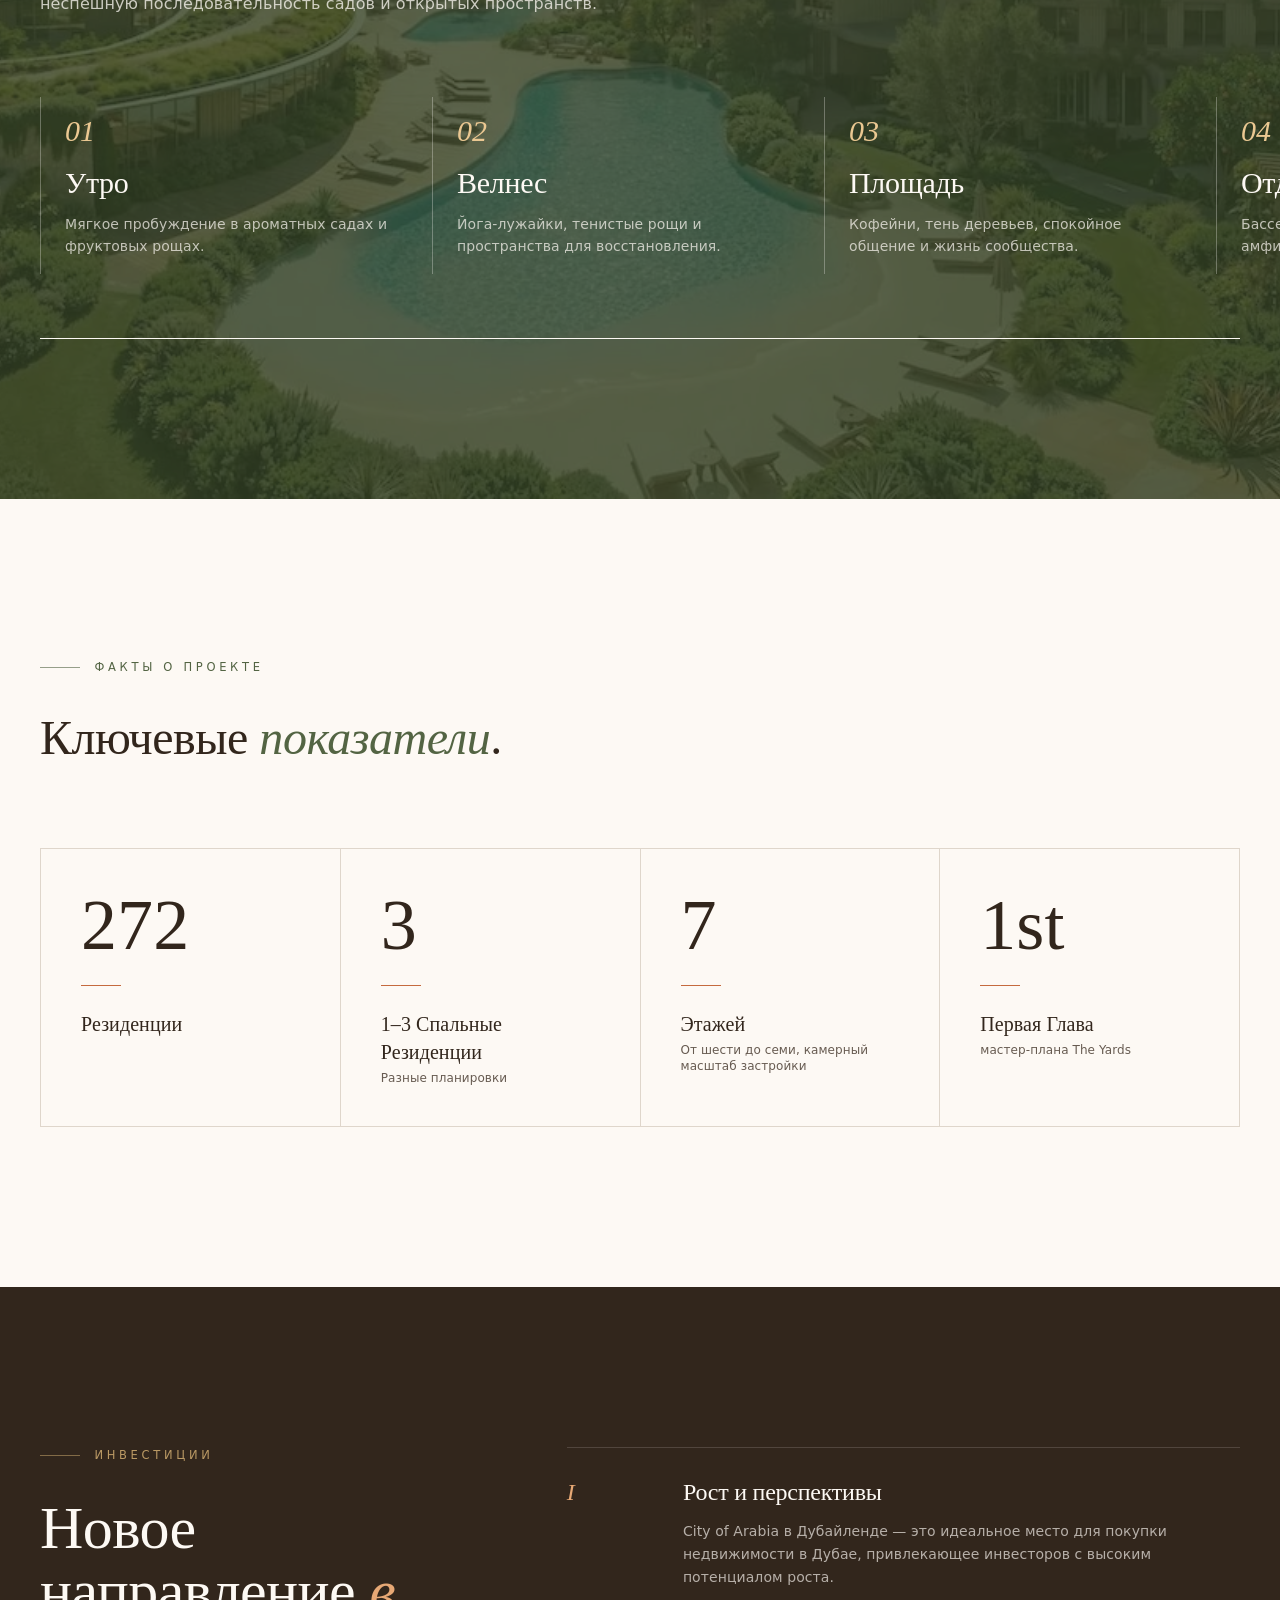
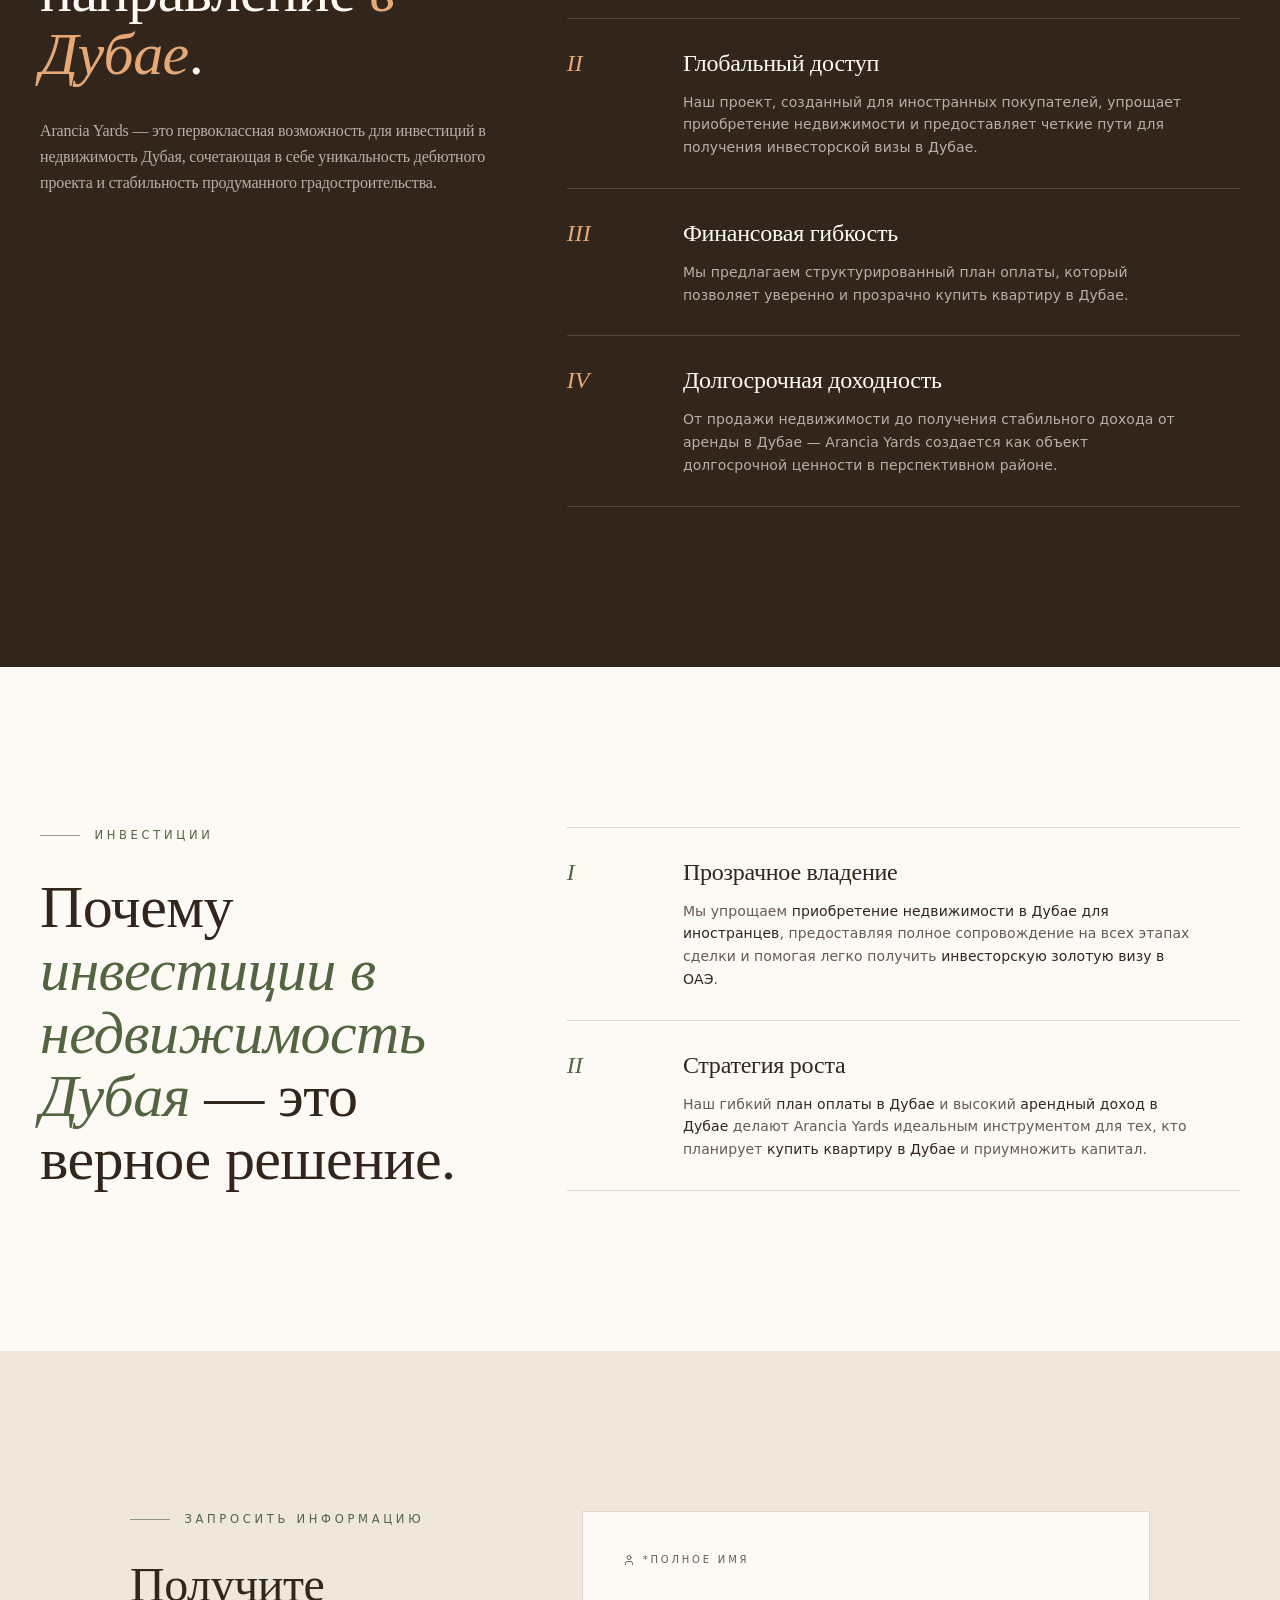
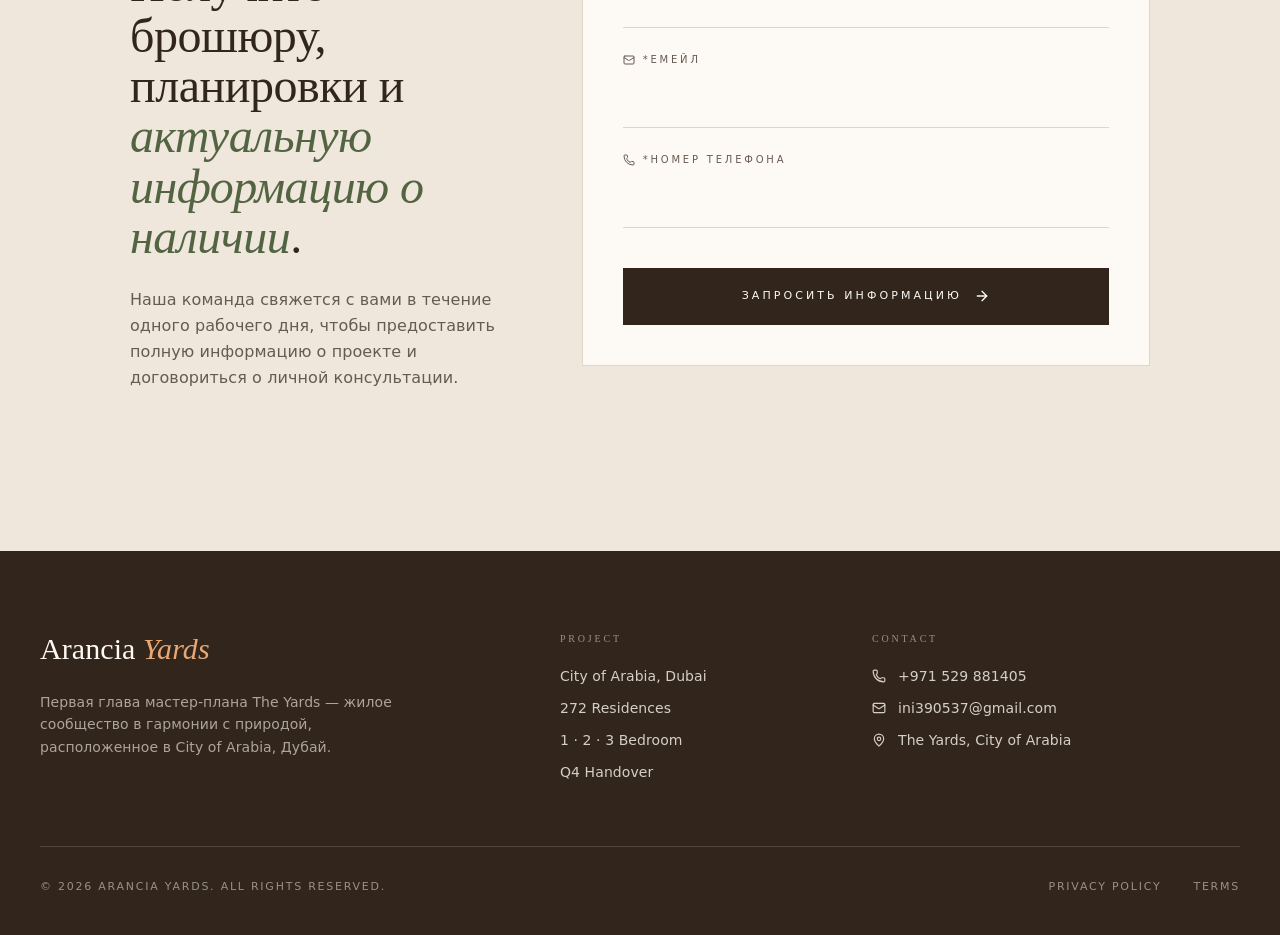
==== commit cf4ba52a: "add SEO keywords" ====
--- a/ru/index.html
+++ b/ru/index.html
@@ -7,10 +7,10 @@
       <link rel="stylesheet" href="../assets/styles-DSCFH82Z.css" data-precedence="default">
       <link rel="stylesheet" href="../assets/css2" data-precedence="default">
       <link rel="icon" type="image/png" href="../assets/favicon.png">
-      <title>Arancia Yards — The Essence of Cultivated Living</title>
+      <title>Arancia Yards | Покупка квартиры в Дубае | Инвестиции в недвижимость</title>
       <meta property="og:type" content="website">
       <meta name="twitter:card" content="summary_large_image">
-      <meta name="description" content="A nature-led residential community within The Yards, City of Arabia, Dubai. 1, 2 &amp; 3 bedroom Mediterranean-inspired residences.">
+      <meta name="description" content="Инвестиции в недвижимость Дубая с Arancia Yards. Гибкий план оплаты, высокий арендный доход и помощь в получении инвесторской визы. Узнайте больше о покупке квартиры.">
       <meta property="og:title" content="Arancia Yards — The Essence of Cultivated Living">
       <meta property="og:description" content="Mediterranean-inspired residences in a landscape-led community at City of Arabia, Dubai.">
       <meta property="og:url" content="/">
@@ -18,17 +18,18 @@
       <link rel="preconnect" href="https://fonts.gstatic.com/" crossorigin="anonymous">
    </head>
    <body>
+      <h1 class="sr-only">Купить недвижимость в Дубае: квартиры в проекте Arancia Yards. Получить визу инвестора и вид на жительство в Дубае </h1>
       <!--$-->
       <main class="bg-background text-foreground overflow-x-hidden">
          <header id="header" class="header">
             <div class="mx-auto flex max-w-[1400px] items-center justify-between px-6 lg:px-10 py-5">
                <a href="#" class="font-serif text-xl tracking-wide text-background">Arancia <span class="italic text-accent keep-accent">Yards</span></a>
-               <nav class="hidden md:flex items-center gap-8"><a href="#living" class="text-[12px] tracking-[0.22em] uppercase transition-colors text-background/80 hover:text-background">Концепция жизни</a><a href="#location" class="text-[12px] tracking-[0.22em] uppercase transition-colors text-background/80 hover:text-background">Расположение</a><a href="#residences" class="text-[12px] tracking-[0.22em] uppercase transition-colors text-background/80 hover:text-background">Резиденции</a><a href="#amenities" class="text-[12px] tracking-[0.22em] uppercase transition-colors text-background/80 hover:text-background">Инфраструктура</a><a href="#masterplan" class="text-[12px] tracking-[0.22em] uppercase transition-colors text-background/80 hover:text-background">Мастер-план</a></nav>
-               <div class="flex items-center gap-3 ps-4 border-s border-background/20">
+               <nav class="hidden md:flex items-center gap-6"><a href="#living" class="text-[12px] tracking-[0.22em] uppercase transition-colors text-background/80 hover:text-background">Концепция жизни</a><a href="#location" class="text-[12px] tracking-[0.22em] uppercase transition-colors text-background/80 hover:text-background">Расположение</a><a href="#residences" class="text-[12px] tracking-[0.22em] uppercase transition-colors text-background/80 hover:text-background">Резиденции</a><a href="#amenities" class="text-[12px] tracking-[0.22em] uppercase transition-colors text-background/80 hover:text-background">Инфраструктура</a><a href="#masterplan" class="text-[12px] tracking-[0.22em] uppercase transition-colors text-background/80 hover:text-background">Мастер-план</a><a href="#investment" class="text-[12px] tracking-[0.22em] uppercase transition-colors text-background/80 hover:text-background">Инвестиции</a></nav>
+               <div class="flex items-center gap-3 ps-4 border-s border-background/20 ml-auto">
                   <a href="../index.html" class="text-[12px] tracking-[0.22em] uppercase text-background/60 hover:text-background transition-colors">EN</a>
                   <a href="" class="text-[12px] font-bold tracking-[0.22em] uppercase text-background">RU</a>
                </div>
-               <a href="#enquire" class="hidden md:inline-flex items-center gap-2 border px-5 py-2.5 text-[12px] tracking-[0.22em] uppercase transition-colors border-background/70 text-background hover:bg-background hover:text-foreground">
+               <a href="#" onclick="openModal(); return false;" class="hidden md:inline-flex items-center gap-2 border px-5 py-2.5 text-[12px] tracking-[0.22em] uppercase transition-colors border-background/70 text-background hover:bg-background hover:text-foreground">
                   Связаться с нами 
                   <svg xmlns="http://www.w3.org/2000/svg" width="24" height="24" viewBox="0 0 24 24" fill="none" stroke="currentColor" stroke-width="2" stroke-linecap="round" stroke-linejoin="round" class="lucide lucide-arrow-up-right h-3.5 w-3.5" aria-hidden="true">
                      <path d="M7 7h10v10"></path>
@@ -56,14 +57,14 @@
                <p class="mt-5 max-w-xl text-sm leading-relaxed text-background/75 font-light" style="opacity: 1;">Жилой комплекс в гармонии с природой внутри The Yards, окруженный садами, фруктовыми аллеями и прогулочными площадями.</p>
                <div class="mt-10 flex flex-wrap items-center justify-center gap-x-10 gap-y-3 text-[12px] tracking-[0.28em] uppercase text-background/70" style="opacity: 1; transform: none;"><span>1 · 2 · 3 Спальни</span><span class="hidden sm:inline h-1 w-1 rounded-full bg-background/40"></span><span>Ландшафтный дизайн</span><span class="hidden sm:inline h-1 w-1 rounded-full bg-background/40"></span><span>Премиальная инфраструктура</span></div>
                <div class="mt-12 flex flex-col sm:flex-row gap-4" style="opacity: 1; transform: none;">
-                  <a href="#enquire" class="group inline-flex items-center justify-center gap-3 bg-background text-foreground px-9 py-4 text-[12px] tracking-[0.28em] uppercase hover:bg-accent hover:text-accent-foreground transition-colors">
+                  <a href="#" onclick="openModal(); return false;" class="group inline-flex items-center justify-center gap-3 bg-background text-foreground px-9 py-4 text-[12px] tracking-[0.28em] uppercase hover:bg-accent hover:text-accent-foreground transition-colors">
                      Скачать брошюру 
                      <svg xmlns="http://www.w3.org/2000/svg" width="24" height="24" viewBox="0 0 24 24" fill="none" stroke="currentColor" stroke-width="2" stroke-linecap="round" stroke-linejoin="round" class="lucide lucide-arrow-right h-4 w-4 transition-transform group-hover:translate-x-1" aria-hidden="true">
                         <path d="M5 12h14"></path>
                         <path d="m12 5 7 7-7 7"></path>
                      </svg>
                   </a>
-                  <a href="#enquire" class="inline-flex items-center justify-center gap-3 border border-background/60 text-background px-9 py-4 text-[12px] tracking-[0.28em] uppercase hover:bg-background hover:text-foreground transition-colors">Связаться с нами</a>
+                  <a href="#" onclick="openModal(); return false;" class="inline-flex items-center justify-center gap-3 border border-background/60 text-background px-9 py-4 text-[12px] tracking-[0.28em] uppercase hover:bg-background hover:text-foreground transition-colors">Связаться с нами</a>
                </div>
             </div>
             <div class="absolute bottom-8 left-1/2 z-10 -translate-x-1/2 flex flex-col items-center gap-2 text-background/70" style="opacity: 1;">
@@ -87,8 +88,9 @@
                                 <path d="M4 12v2a8 3 0 0 0 16 0v-2"></path>
                                 <circle cx="12" cy="6" r="3"></circle>
                             </svg>
-                            <h3 class="mt-6 font-serif text-4xl leading-tight">AED 1.1M</h3>
-                            <p class="mt-3 text-sm text-muted-foreground leading-relaxed">стоимость от</p>
+                            <h3 class="mt-6 font-serif text-4xl leading-tight">от 1.1 млн AED</h3>
+                            <p class="mt-3 text-sm text-muted-foreground leading-relaxed">Стартовая цена</p>
+                            <p class="mt-3 text-sm text-muted-foreground leading-relaxed">Идеально для инвестиций</p>
                         </div>
                     </div>
                     <div class="" style="opacity: 1; transform: none;">
@@ -98,8 +100,9 @@
                                 <path d="M3 12h18"></path>
                                 <path d="M12 3v18"></path>
                             </svg>
-                            <h3 class="mt-6 font-serif text-4xl leading-tight">750 to 1,700 кв. футов</h3>
-                            <p class="mt-3 text-sm text-muted-foreground leading-relaxed">Общая средняя площадь</p>
+                            <h3 class="mt-6 font-serif text-4xl leading-tight">от 750 до 1 700 кв. футов</h3>
+                            <p class="mt-3 text-sm text-muted-foreground leading-relaxed">Средняя площадь</p>
+                            <p class="mt-3 text-sm text-muted-foreground leading-relaxed">Потенциал арендного дохода</p>
                         </div>
                     </div>
                     <div class="" style="opacity: 1; transform: none;">
@@ -112,10 +115,11 @@
                                 <path d="M16 14v4"></path>
                             </svg>
                             <h3 class="mt-6 font-serif text-4xl leading-tight">40/60</h3>
-                            <p class="mt-3 text-sm text-muted-foreground leading-relaxed">План оплаты</p>
+                            <p class="mt-3 text-sm text-muted-foreground leading-relaxed">Гибкие условия оплаты</p>
+                            <p class="mt-3 text-sm text-muted-foreground leading-relaxed">Виза инвестора</p>
                         </div>
                     </div>
-                </div>          
+                </div>
             </div>
          </section>
 
@@ -346,7 +350,7 @@
                            <li class="flex items-center gap-3"><span class="h-px w-3 bg-accent"></span> Потолки высотой 3,1 м</li>
                            <li class="flex items-center gap-3"><span class="h-px w-3 bg-accent"></span> Виды на сады и зелёную аллею</li>
                         </ul>
-                        <a href="#enquire" class="mt-10 inline-flex items-center gap-2 text-[12px] tracking-[0.24em] uppercase text-foreground border-b border-foreground pb-1 self-start group-hover:text-accent group-hover:border-accent transition-colors">
+                        <a href="#" onclick="openModal(); return false;" class="mt-10 inline-flex items-center gap-2 text-[12px] tracking-[0.24em] uppercase text-foreground border-b border-foreground pb-1 self-start group-hover:text-accent group-hover:border-accent transition-colors">
                            Запросить планировку 
                            <svg xmlns="http://www.w3.org/2000/svg" width="24" height="24" viewBox="0 0 24 24" fill="none" stroke="currentColor" stroke-width="2" stroke-linecap="round" stroke-linejoin="round" class="lucide lucide-arrow-up-right h-3.5 w-3.5" aria-hidden="true">
                               <path d="M7 7h10v10"></path>
@@ -379,7 +383,7 @@
                            <li class="flex items-center gap-3"><span class="h-px w-3 bg-accent"></span> Натуральная палитра материалов и отделки</li>
                            <li class="flex items-center gap-3"><span class="h-px w-3 bg-accent"></span> Европейская бытовая техника</li>
                         </ul>
-                        <a href="#enquire" class="mt-10 inline-flex items-center gap-2 text-[11px] tracking-[0.24em] uppercase text-foreground border-b border-foreground pb-1 self-start group-hover:text-accent group-hover:border-accent transition-colors">
+                        <a href="#" onclick="openModal(); return false;" class="mt-10 inline-flex items-center gap-2 text-[11px] tracking-[0.24em] uppercase text-foreground border-b border-foreground pb-1 self-start group-hover:text-accent group-hover:border-accent transition-colors">
                            Запросить планировку 
                            <svg xmlns="http://www.w3.org/2000/svg" width="24" height="24" viewBox="0 0 24 24" fill="none" stroke="currentColor" stroke-width="2" stroke-linecap="round" stroke-linejoin="round" class="lucide lucide-arrow-up-right h-3.5 w-3.5" aria-hidden="true">
                               <path d="M7 7h10v10"></path>
@@ -412,7 +416,7 @@
                            <li class="flex items-center gap-3"><span class="h-px w-3 bg-accent"></span> Отделка премиальным натуральным камнем</li>
                            <li class="flex items-center gap-3"><span class="h-px w-3 bg-accent"></span> Возможность отдельного приватного входа</li>
                         </ul>
-                        <a href="#enquire" class="mt-10 inline-flex items-center gap-2 text-[11px] tracking-[0.24em] uppercase text-foreground border-b border-foreground pb-1 self-start group-hover:text-accent group-hover:border-accent transition-colors">
+                        <a href="#" onclick="openModal(); return false;" class="mt-10 inline-flex items-center gap-2 text-[11px] tracking-[0.24em] uppercase text-foreground border-b border-foreground pb-1 self-start group-hover:text-accent group-hover:border-accent transition-colors">
                            Запросить планировку 
                            <svg xmlns="http://www.w3.org/2000/svg" width="24" height="24" viewBox="0 0 24 24" fill="none" stroke="currentColor" stroke-width="2" stroke-linecap="round" stroke-linejoin="round" class="lucide lucide-arrow-up-right h-3.5 w-3.5" aria-hidden="true">
                               <path d="M7 7h10v10"></path>
@@ -762,54 +766,104 @@
                </div>
             </div>
          </section>
-         <section class="py-32 lg:py-40 bg-foreground text-background">
-            <div class="mx-auto max-w-[1400px] px-6 lg:px-10 grid lg:grid-cols-12 gap-16">
-               <div class="lg:col-span-5" style="opacity: 1; transform: none;">
-                  <p class="eyebrow" style="color:oklch(0.7 0.08 78)"><span class="hairline"></span>Инвестиции</p>
-                  <h2 class="mt-8 font-serif text-5xl lg:text-6xl leading-[1.05] font-light">Новое направление <span class="italic" style="color:oklch(0.78 0.1 60)">на карте Дубая</span>.</h2>
-                  <p class="mt-8 text-background/65 leading-relaxed max-w-md">Arancia Yards открывает новую главу в истории развивающегося района — сочетая эксклюзивность дебютного предложения со стабильностью продуманного городского планирования.</p>
-               </div>
-               <div class="lg:col-span-7 space-y-px">
-                  <div class="" style="opacity: 1; transform: none;">
-                     <div class="grid grid-cols-12 gap-6 py-7 border-t border-background/15">
-                        <div class="col-span-2 font-serif italic text-2xl" style="color:oklch(0.78 0.1 60)">I</div>
-                        <div class="col-span-10">
-                           <h3 class="font-serif text-2xl">Развивающаяся локация</h3>
-                           <p class="mt-3 text-background/65 text-sm leading-relaxed max-w-lg">City of Arabia — часть Dubailand, одного из самых динамично развивающихся жилых районов города.</p>
-                        </div>
-                     </div>
-                  </div>
-                  <div class="" style="opacity: 1; transform: none;">
-                     <div class="grid grid-cols-12 gap-6 py-7 border-t border-background/15">
-                        <div class="col-span-2 font-serif italic text-2xl" style="color:oklch(0.78 0.1 60)">II</div>
-                        <div class="col-span-10">
-                           <h3 class="font-serif text-2xl">Мастер-план сообщества</h3>
-                           <p class="mt-3 text-background/65 text-sm leading-relaxed max-w-lg">Целостный архитектурный облик и единая ландшафтная стратегия проекта The Yards.</p>
-                        </div>
-                     </div>
-                  </div>
-                  <div class="" style="opacity: 1; transform: none;">
-                     <div class="grid grid-cols-12 gap-6 py-7 border-t border-background/15">
-                        <div class="col-span-2 font-serif italic text-2xl" style="color:oklch(0.78 0.1 60)">III</div>
-                        <div class="col-span-10">
-                           <h3 class="font-serif text-2xl">Архитектура, вдохновленная стилем жизни</h3>
-                           <p class="mt-3 text-background/65 text-sm leading-relaxed max-w-lg">Велнес, пешеходная доступность и близость к природе как ключевые принципы проектирования.</p>
-                        </div>
-                     </div>
-                  </div>
-                  <div class="" style="opacity: 1; transform: none;">
-                     <div class="grid grid-cols-12 gap-6 py-7 border-t border-background/15">
-                        <div class="col-span-2 font-serif italic text-2xl" style="color:oklch(0.78 0.1 60)">IV</div>
-                        <div class="col-span-10">
-                           <h3 class="font-serif text-2xl">Долгосрочная ценность</h3>
-                           <p class="mt-3 text-background/65 text-sm leading-relaxed max-w-lg">Первоклассное расположение в новом знаковом центре с высоким потенциалом роста и устойчивой ценностью.</p>
-                        </div>
-                     </div>
-                  </div>
-                  <div class="border-t border-background/15"></div>
-               </div>
-            </div>
-         </section>
+<section class="py-32 lg:py-40 bg-foreground text-background">
+    <div class="mx-auto max-w-[1400px] px-6 lg:px-10 grid lg:grid-cols-12 gap-16">
+        <div class="lg:col-span-5">
+            <h1 class="eyebrow" style="color:oklch(0.7 0.08 78)"><span class="hairline"></span>Инвестиции</h1>
+            <h2 class="mt-8 font-serif text-5xl lg:text-6xl leading-[1.05] font-light">
+                Новое направление <span class="italic" style="color:oklch(0.78 0.1 60)">в Дубае</span>.
+            </h2>
+            <h2 class="mt-8 text-background/65 leading-relaxed max-w-md">
+                Arancia Yards — это первоклассная возможность для инвестиций в недвижимость Дубая, 
+                сочетающая в себе уникальность дебютного проекта и стабильность продуманного градостроительства.
+            </h2>
+        </div>
+        <div class="lg:col-span-7 space-y-px">
+            <div class="grid grid-cols-12 gap-6 py-7 border-t border-background/15">
+                <div class="col-span-2 font-serif italic text-2xl" style="color:oklch(0.78 0.1 60)">I</div>
+                <div class="col-span-10">
+                    <h3 class="font-serif text-2xl">Рост и перспективы</h3>
+                    <p class="mt-3 text-background/65 text-sm leading-relaxed max-w-lg">
+                        City of Arabia в Дубайленде — это идеальное место для покупки недвижимости в Дубае, 
+                        привлекающее инвесторов с высоким потенциалом роста.
+                    </p>
+                </div>
+            </div>
+            <div class="grid grid-cols-12 gap-6 py-7 border-t border-background/15">
+                <div class="col-span-2 font-serif italic text-2xl" style="color:oklch(0.78 0.1 60)">II</div>
+                <div class="col-span-10">
+                    <h3 class="font-serif text-2xl">Глобальный доступ</h3>
+                    <p class="mt-3 text-background/65 text-sm leading-relaxed max-w-lg">
+                        Наш проект, созданный для иностранных покупателей, упрощает приобретение недвижимости 
+                        и предоставляет четкие пути для получения инвесторской визы в Дубае.
+                    </p>
+                </div>
+            </div>
+            <div class="grid grid-cols-12 gap-6 py-7 border-t border-background/15">
+                <div class="col-span-2 font-serif italic text-2xl" style="color:oklch(0.78 0.1 60)">III</div>
+                <div class="col-span-10">
+                    <h3 class="font-serif text-2xl">Финансовая гибкость</h3>
+                    <p class="mt-3 text-background/65 text-sm leading-relaxed max-w-lg">
+                        Мы предлагаем структурированный план оплаты, который позволяет уверенно 
+                        и прозрачно купить квартиру в Дубае.
+                    </p>
+                </div>
+            </div>
+
+            <!-- IV -->
+            <div class="grid grid-cols-12 gap-6 py-7 border-t border-background/15">
+                <div class="col-span-2 font-serif italic text-2xl" style="color:oklch(0.78 0.1 60)">IV</div>
+                <div class="col-span-10">
+                    <h3 class="font-serif text-2xl">Долгосрочная доходность</h3>
+                    <p class="mt-3 text-background/65 text-sm leading-relaxed max-w-lg">
+                        От продажи недвижимости до получения стабильного дохода от аренды в Дубае — 
+                        Arancia Yards создается как объект долгосрочной ценности в перспективном районе.
+                    </p>
+                </div>
+            </div>
+            
+            <div class="border-t border-background/15"></div>
+        </div>
+    </div>
+</section>
+<section id="investment" class="py-32 lg:py-40 bg-background text-foreground">
+    <div class="mx-auto max-w-[1400px] px-6 lg:px-10 grid lg:grid-cols-12 gap-16">
+        <div class="lg:col-span-5">
+            <p class="eyebrow"><span class="hairline"></span>Инвестиции</p>
+            <h2 class="mt-8 font-serif text-5xl lg:text-6xl leading-[1.05] font-light">
+                Почему <span class="italic text-olive">инвестиции в недвижимость Дубая</span> — это верное решение.
+            </h2>
+        </div>
+        <div class="lg:col-span-7 space-y-px">
+            <!-- V -->
+            <div class="grid grid-cols-12 gap-6 py-7 border-t border-border">
+                <div class="col-span-2 font-serif italic text-2xl text-olive">I</div>
+                <div class="col-span-10">
+                    <h3 class="font-serif text-2xl">Прозрачное владение</h3>
+                    <p class="mt-3 text-muted-foreground text-sm leading-relaxed max-w-lg">
+                        Мы упрощаем 
+                        <span class="text-foreground font-medium">приобретение недвижимости в Дубае для иностранцев</span>, 
+                        предоставляя полное сопровождение на всех этапах сделки и помогая легко получить 
+                        <span class="text-foreground font-medium">инвесторскую золотую визу в ОАЭ</span>.
+                    </p>
+                </div>
+            </div>
+            <div class="grid grid-cols-12 gap-6 py-7 border-t border-border">
+                <div class="col-span-2 font-serif italic text-2xl text-olive">II</div>
+                <div class="col-span-10">
+                    <h3 class="font-serif text-2xl">Стратегия роста</h3>
+                    <p class="mt-3 text-muted-foreground text-sm leading-relaxed max-w-lg">
+                        Наш гибкий <span class="text-foreground font-medium">план оплаты в Дубае</span> и высокий 
+                        <span class="text-foreground font-medium">арендный доход в Дубае</span> делают Arancia Yards 
+                        идеальным инструментом для тех, кто планирует 
+                        <span class="text-foreground font-medium">купить квартиру в Дубае</span> и приумножить капитал.
+                    </p>
+                </div>
+            </div>
+            <div class="border-t border-border"></div>
+        </div>
+    </div>
+</section>
          <section id="enquire" class="py-32 lg:py-40 bg-secondary">
             <div class="mx-auto max-w-[1100px] px-6 lg:px-10 grid lg:grid-cols-12 gap-16 items-start">
                <div class="lg:col-span-5" style="opacity: 1; transform: none;">
@@ -925,7 +979,61 @@
             </a>
         </div>
       </main>
+      <dialog id="enquireModal" class="bg-secondary rounded-none shadow-2xl w-full max-w-[1000px] border-none p-0 backdrop:bg-black/50 backdrop:backdrop-blur-sm">
+         <button onclick="closeModal()" class="absolute top-0 right-0 z-10 hover:rotate-90 transition-transform duration-300">
+            <svg width="24" height="24" viewBox="0 0 24 24" fill="none" stroke="currentColor" stroke-width="1"><path d="M18 6 6 18M6 6l12 12"/></svg>
+         </button>
+         <section id="enquire" class="p-8 lg:p-16">
+            <div class="mx-auto max-w-[1100px] grid lg:grid-cols-12 gap-12 items-start">
+                  <div class="lg:col-span-5">
+                     <p class="eyebrow"><span class="hairline"></span>Запросить информацию</p>
+                     <h2 class="mt-8 font-serif text-3xl lg:text-4xl leading-[1.05] font-light">Получите брошюру, планировки и <span class="italic text-olive">актуальную информацию о наличии.</span>.</h2>
+                     <p class="mt-6 text-muted-foreground leading-relaxed">Наша команда свяжется с вами в течение одного рабочего дня, чтобы предоставить полную информацию о проекте и договориться о личной консультации.</p>
+                  </div>
+                  <div class="lg:col-span-7">
+                     <form id="leadForm" action="https://docs.google.com/forms/d/e/1FAIpQLSdxNfIpG-yXY3XwXq2v94Lv6ouKyDY1MdpH5j94Rzq9bI4p7A/formResponse" method="POST" class="space-y-6 bg-background border border-border p-8 lg:p-10">
+                     <div class="group">
+                        <label class="text-[10px] tracking-[0.28em] uppercase text-muted-foreground flex items-center gap-2">
+                           <svg xmlns="http://www.w3.org/2000/svg" width="24" height="24" viewBox="0 0 24 24" fill="none" stroke="currentColor" stroke-width="2" stroke-linecap="round" stroke-linejoin="round" class="lucide lucide-user h-3 w-3" aria-hidden="true">
+                              <path d="M19 21v-2a4 4 0 0 0-4-4H9a4 4 0 0 0-4 4v2"></path>
+                              <circle cx="12" cy="7" r="4"></circle>
+                           </svg>
+                           *Полное имя
+                        </label>
+                        <input id="fullName" required="" type="text" class="mt-2 w-full bg-transparent border-b border-border focus:border-olive outline-none py-3 font-serif text-lg transition-colors" name="entry.2005620554">
+                     </div>
+                     <div class="group">
+                        <label class="text-[10px] tracking-[0.28em] uppercase text-muted-foreground flex items-center gap-2">
+                           <svg xmlns="http://www.w3.org/2000/svg" width="24" height="24" viewBox="0 0 24 24" fill="none" stroke="currentColor" stroke-width="2" stroke-linecap="round" stroke-linejoin="round" class="lucide lucide-mail h-3 w-3" aria-hidden="true">
+                              <path d="m22 7-8.991 5.727a2 2 0 0 1-2.009 0L2 7"></path>
+                              <rect x="2" y="4" width="20" height="16" rx="2"></rect>
+                           </svg>
+                           *Емейл
+                        </label>
+                        <input id="email" required="" type="email" class="mt-2 w-full bg-transparent border-b border-border focus:border-olive outline-none py-3 font-serif text-lg transition-colors" name="entry.1045781291">
+                     </div>
+                     <div class="group">
+                        <label class="text-[10px] tracking-[0.28em] uppercase text-muted-foreground flex items-center gap-2">
+                           <svg xmlns="http://www.w3.org/2000/svg" width="24" height="24" viewBox="0 0 24 24" fill="none" stroke="currentColor" stroke-width="2" stroke-linecap="round" stroke-linejoin="round" class="lucide lucide-phone h-3 w-3" aria-hidden="true">
+                              <path d="M13.832 16.568a1 1 0 0 0 1.213-.303l.355-.465A2 2 0 0 1 17 15h3a2 2 0 0 1 2 2v3a2 2 0 0 1-2 2A18 18 0 0 1 2 4a2 2 0 0 1 2-2h3a2 2 0 0 1 2 2v3a2 2 0 0 1-.8 1.6l-.468.351a1 1 0 0 0-.292 1.233 14 14 0 0 0 6.392 6.384"></path>
+                           </svg>
+                           *Номер телефона
+                        </label>
+                        <input id="phone" required="" type="tel" pattern="[0-9]*" class="mt-2 w-full bg-transparent border-b border-border focus:border-olive outline-none py-3 font-serif text-lg transition-colors" name="entry.1166974658">
+                     </div>
+                     <button type="submit" class="group w-full inline-flex items-center justify-center gap-3 bg-foreground text-background px-9 py-5 text-[11px] tracking-[0.28em] uppercase hover:bg-accent transition-colors mt-4">
+                        Запросить информацию 
+                        <svg xmlns="http://www.w3.org/2000/svg" width="24" height="24" viewBox="0 0 24 24" fill="none" stroke="currentColor" stroke-width="2" stroke-linecap="round" stroke-linejoin="round" class="lucide lucide-arrow-right h-4 w-4 transition-transform group-hover:translate-x-1" aria-hidden="true">
+                           <path d="M5 12h14"></path>
+                           <path d="m12 5 7 7-7 7"></path>
+                        </svg>
+                     </button>
+                  </form>
+                  </div>
+            </div>
+         </section>
+      </dialog>
       <!--/$-->
-      <script src="../assets/carousel.js" defer></script>
+      <script src="../assets/carousel.js?v=1.1" defer></script>
    </body>
 </html>
--- a/assets/styles-DSCFH82Z.css
+++ b/assets/styles-DSCFH82Z.css
@@ -3595,4 +3595,58 @@
   text-align: justify;
   hyphens: auto;
   text-wrap: pretty;
+}
+
+dialog {
+  opacity: 0;
+  transition: opacity 0.4s ease, transform 0.4s ease;
+  transform: translateY(20px);
+}
+
+dialog[open] {
+  opacity: 1;
+  transform: translateY(0);
+}
+
+dialog {
+  opacity: 0;
+  transition: opacity 0.4s ease, transform 0.4s ease;
+  transform: translateY(20px);
+  
+  width: 90%; 
+  max-width: 880px;      
+  
+  min-height: 50vh;      
+  
+  margin: auto; 
+  padding: 0;
+  border: none;
+  background: white; 
+  box-shadow: 0 25px 50px -12px rgba(0, 0, 0, 0.25);
+}
+
+.p-8.lg:p-12 {
+  padding: 3.5rem;
+}
+
+button[onclick="closeModal()"] {
+    display: flex;
+    align-items: center;
+    justify-content: center;
+    cursor: pointer;
+    min-width: 48px;
+    min-height: 48px;
+}
+
+button[onclick="closeModal()"]:hover {
+    background-color: rgba(0,0,0,0.05);
+    border-radius: 50%;
+}
+
+dialog::-webkit-scrollbar { width: 4px; }
+dialog::-webkit-scrollbar-thumb { background: #d1d5db; }
+
+.sr-only {
+  position: absolute; width: 1px; height: 1px; padding: 0; margin: -1px; 
+  overflow: hidden; clip: rect(0, 0, 0, 0); border: 0;
 }
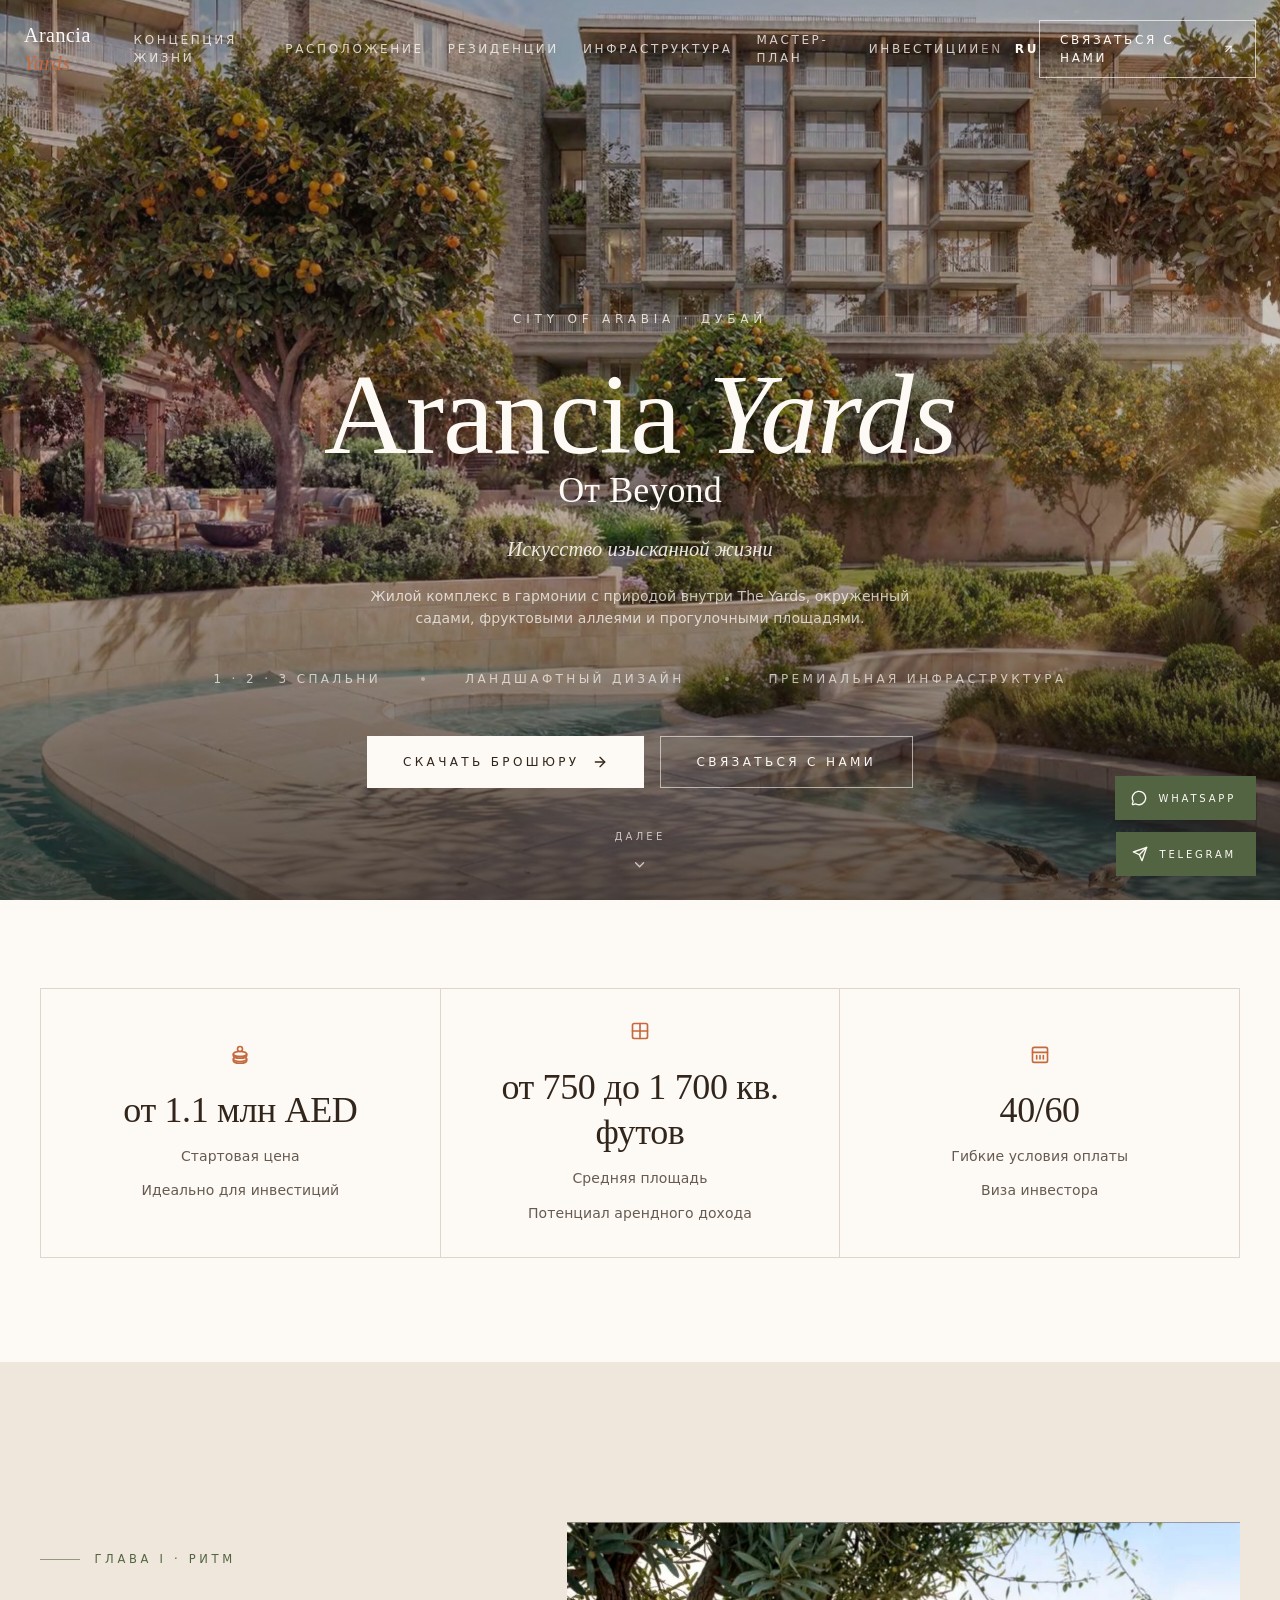
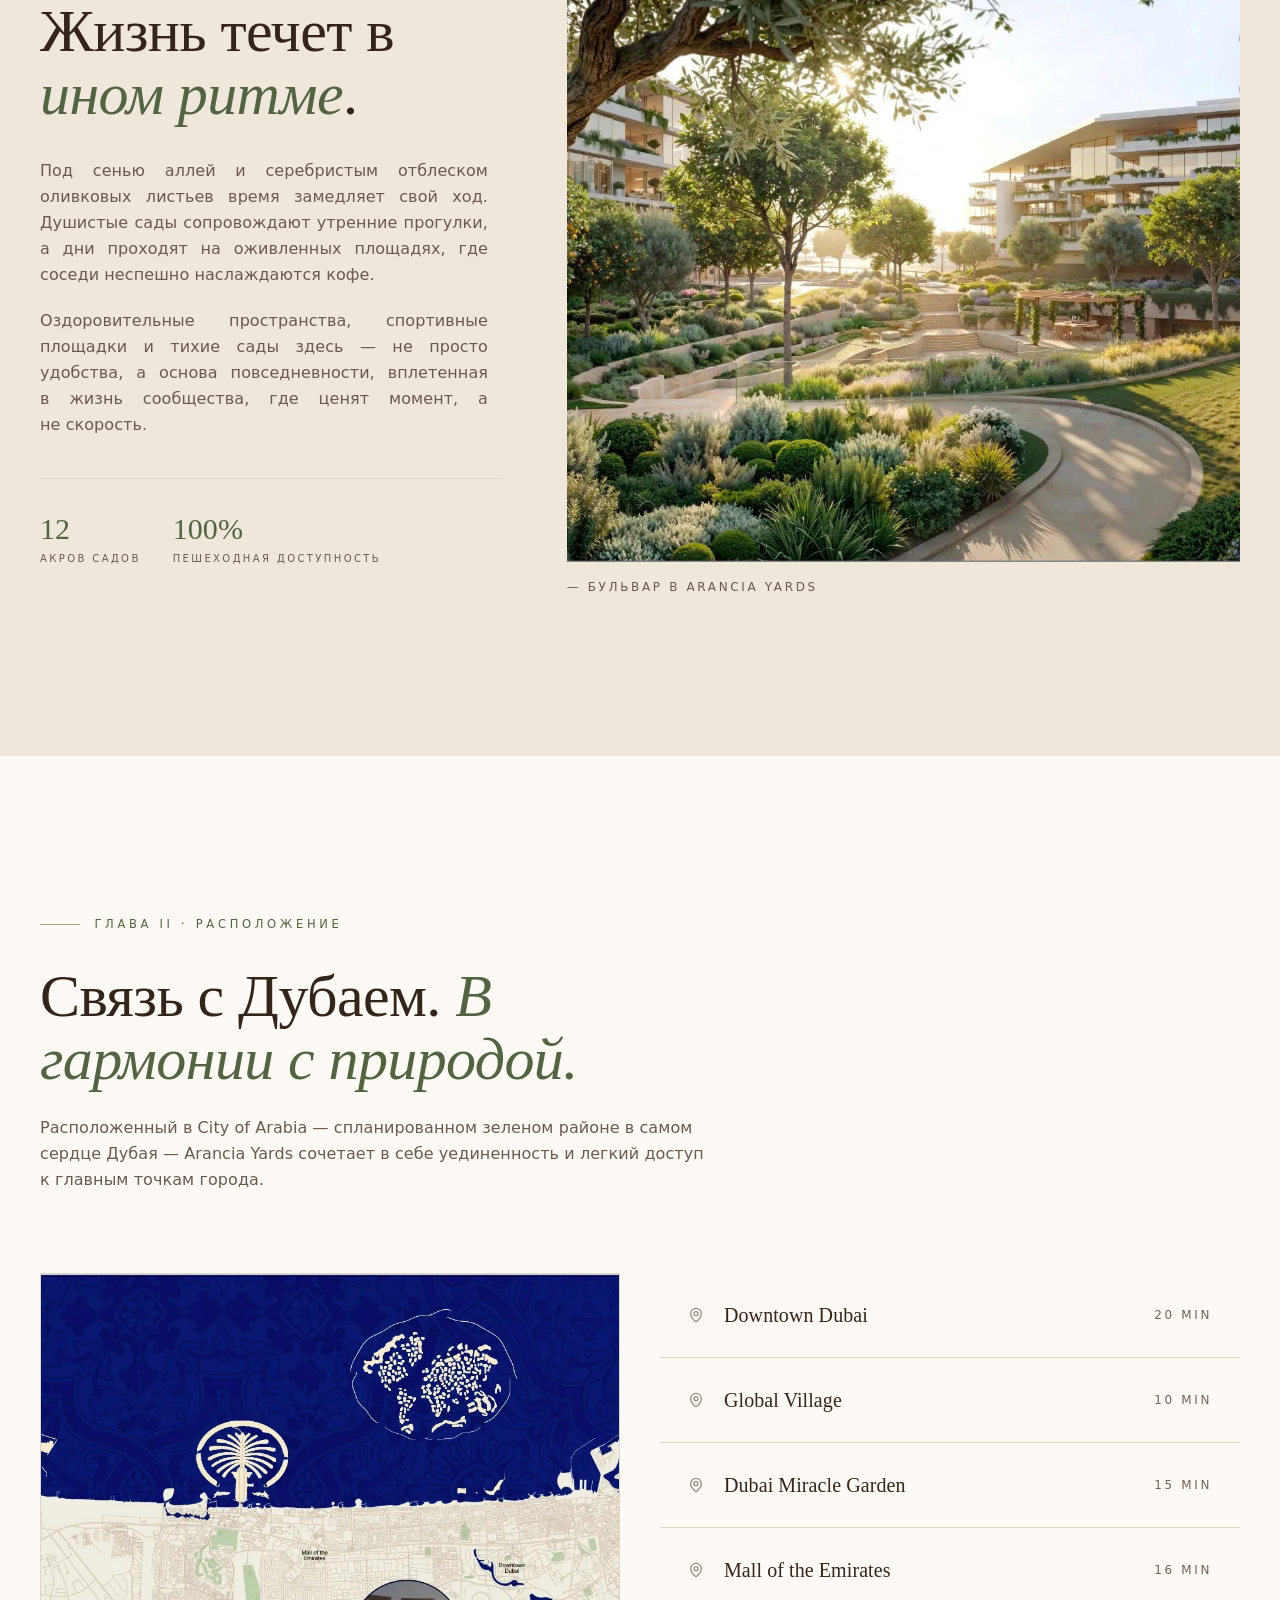
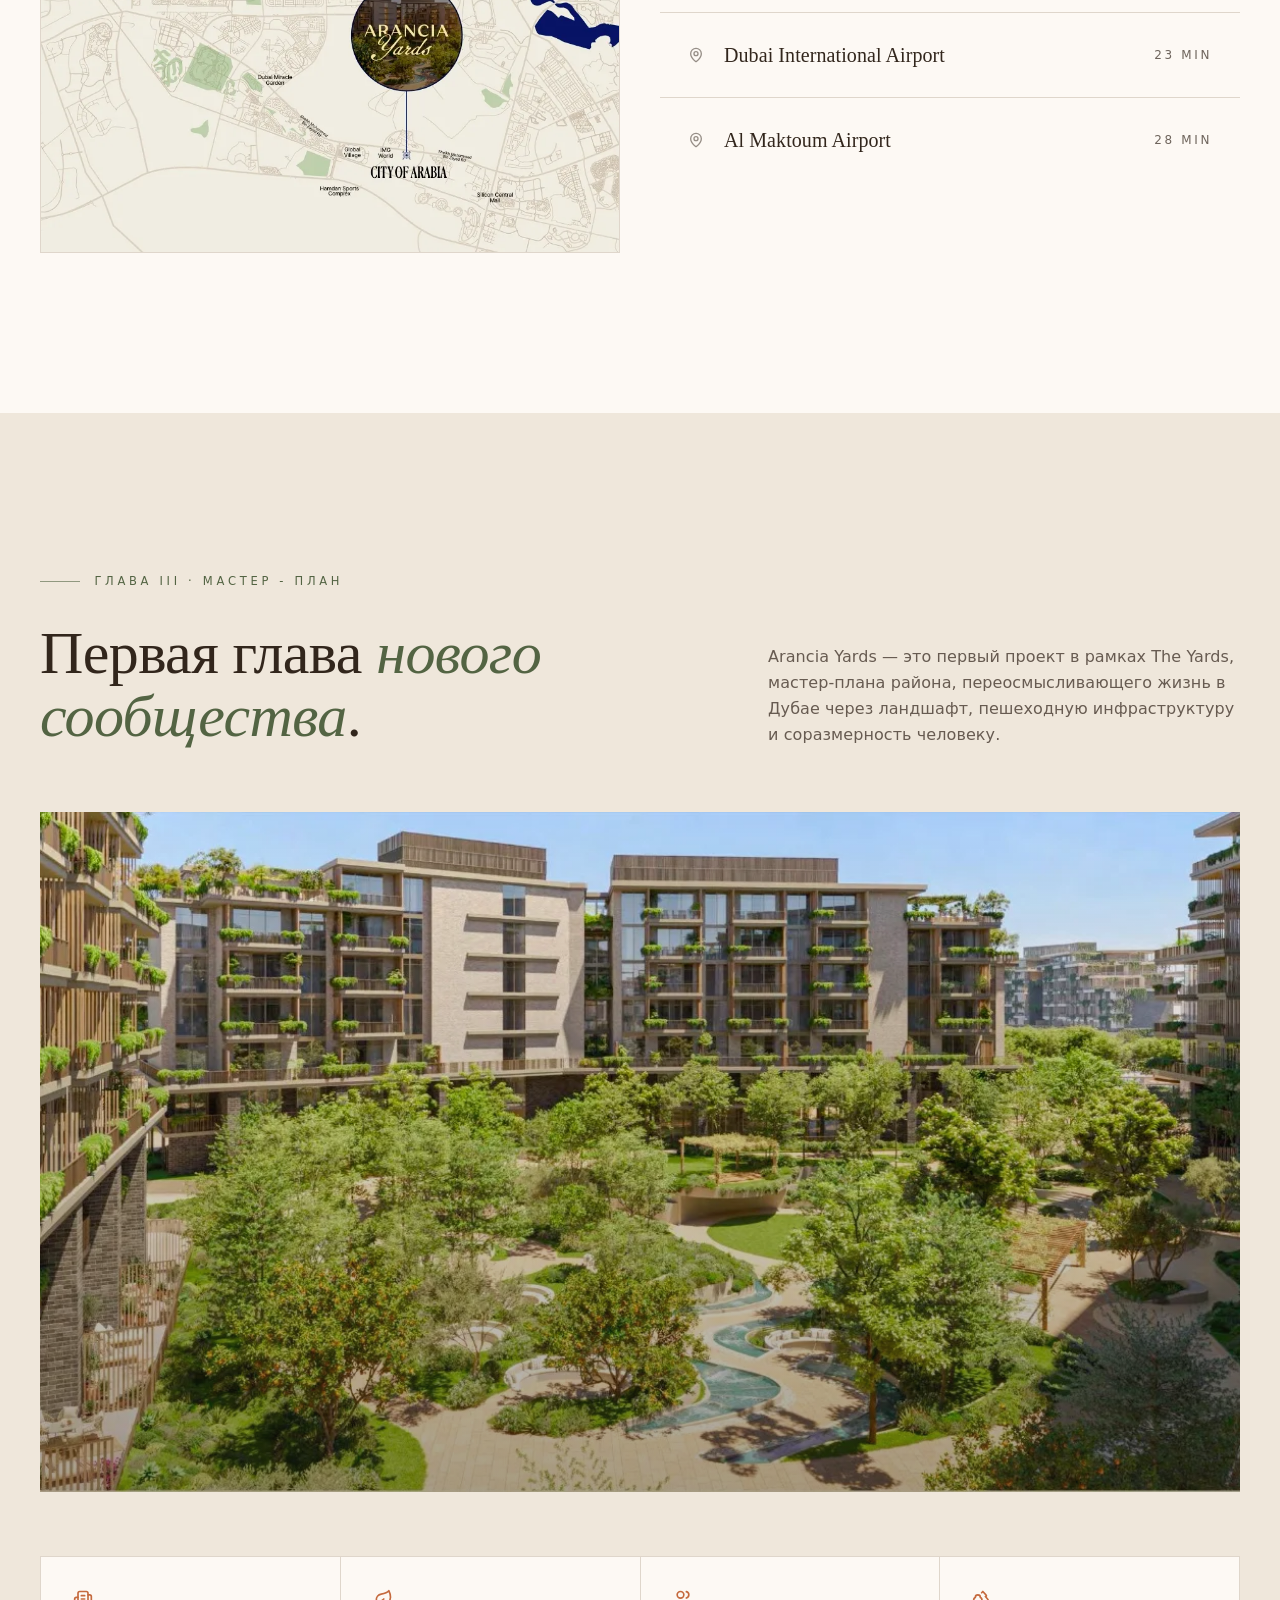
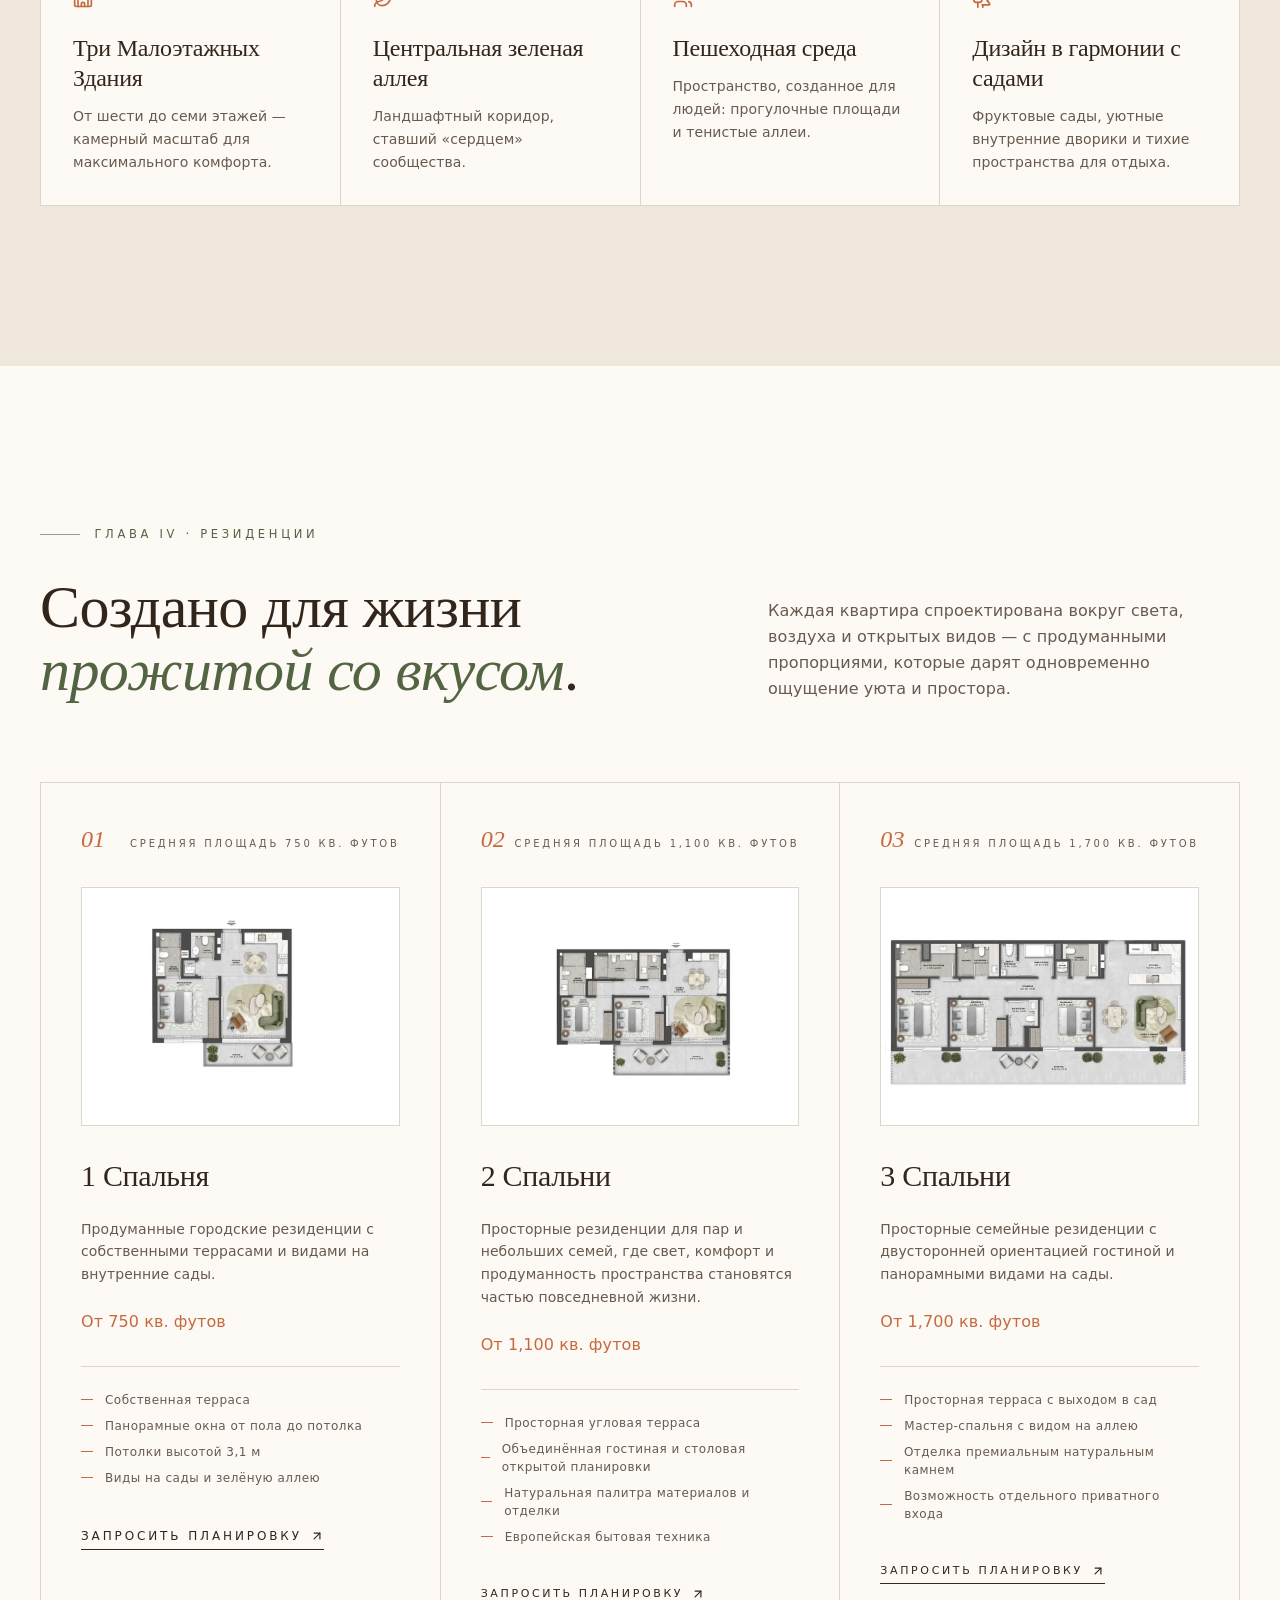
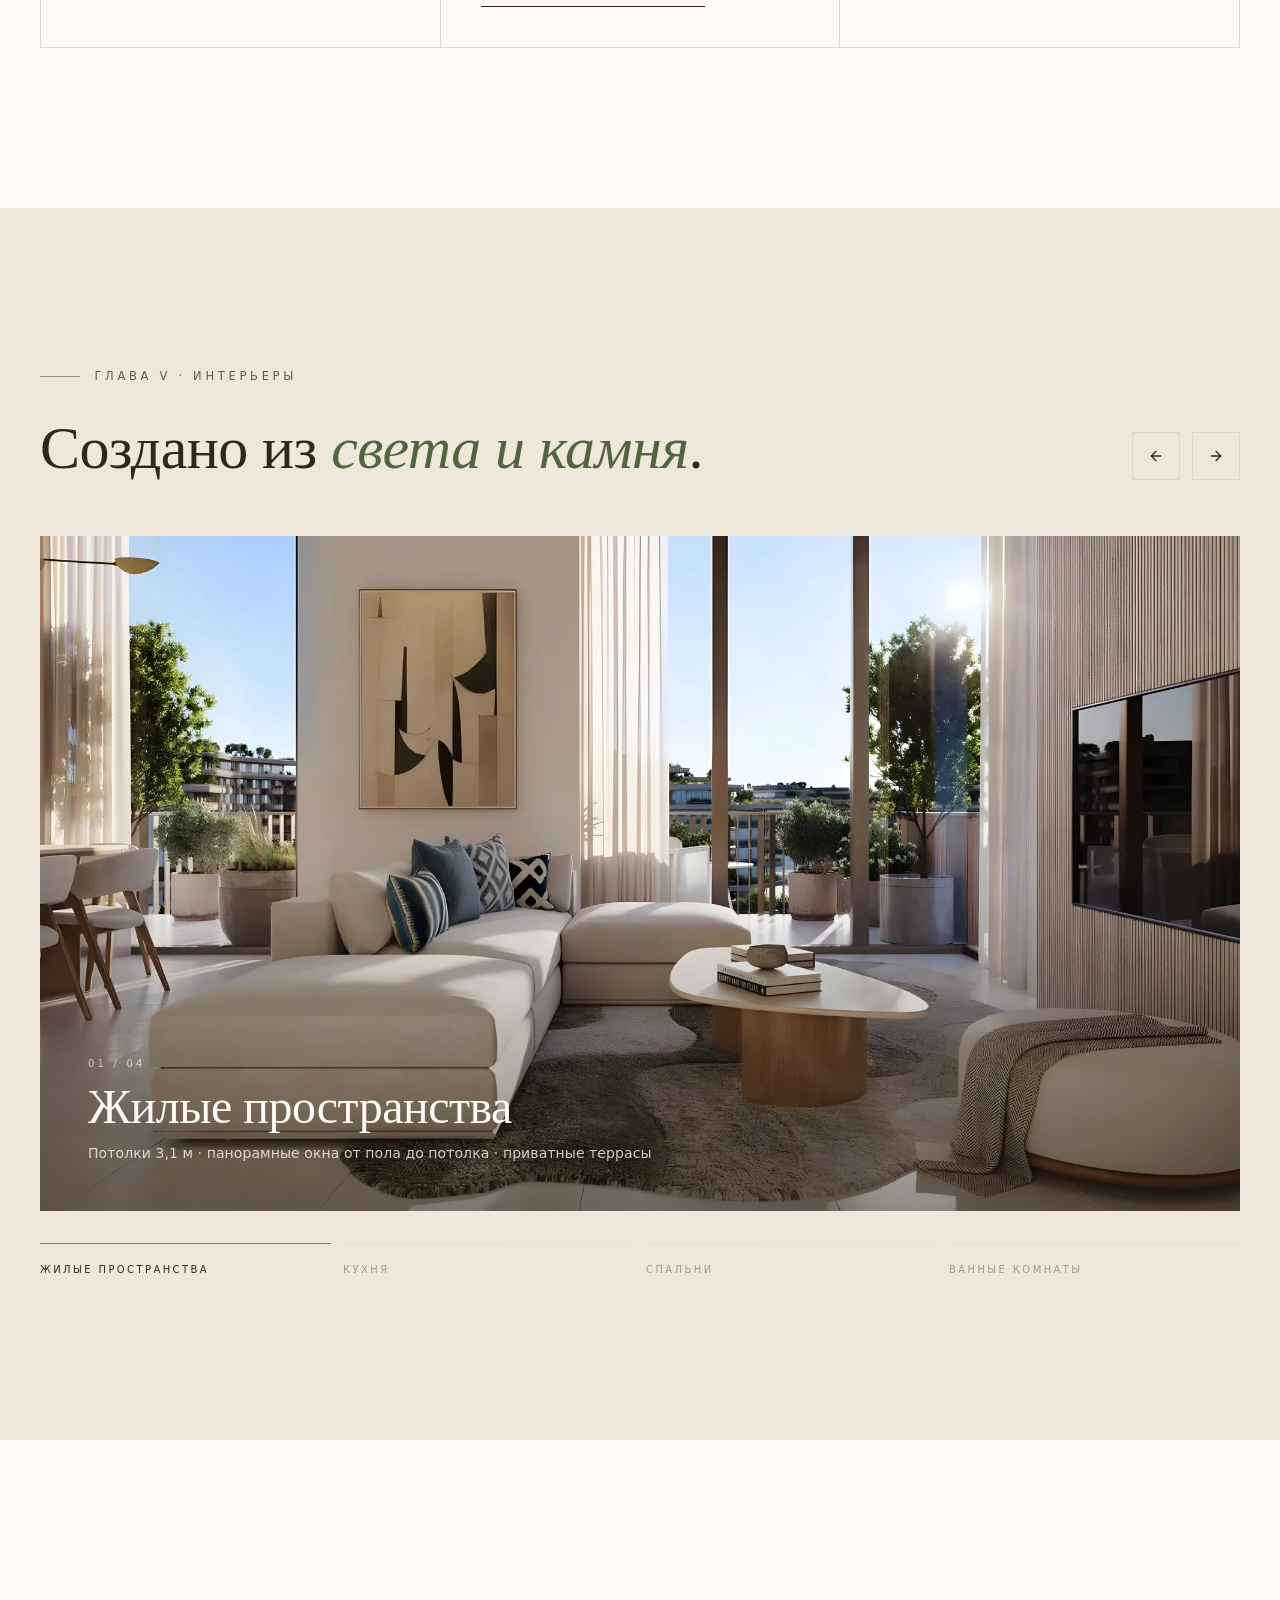
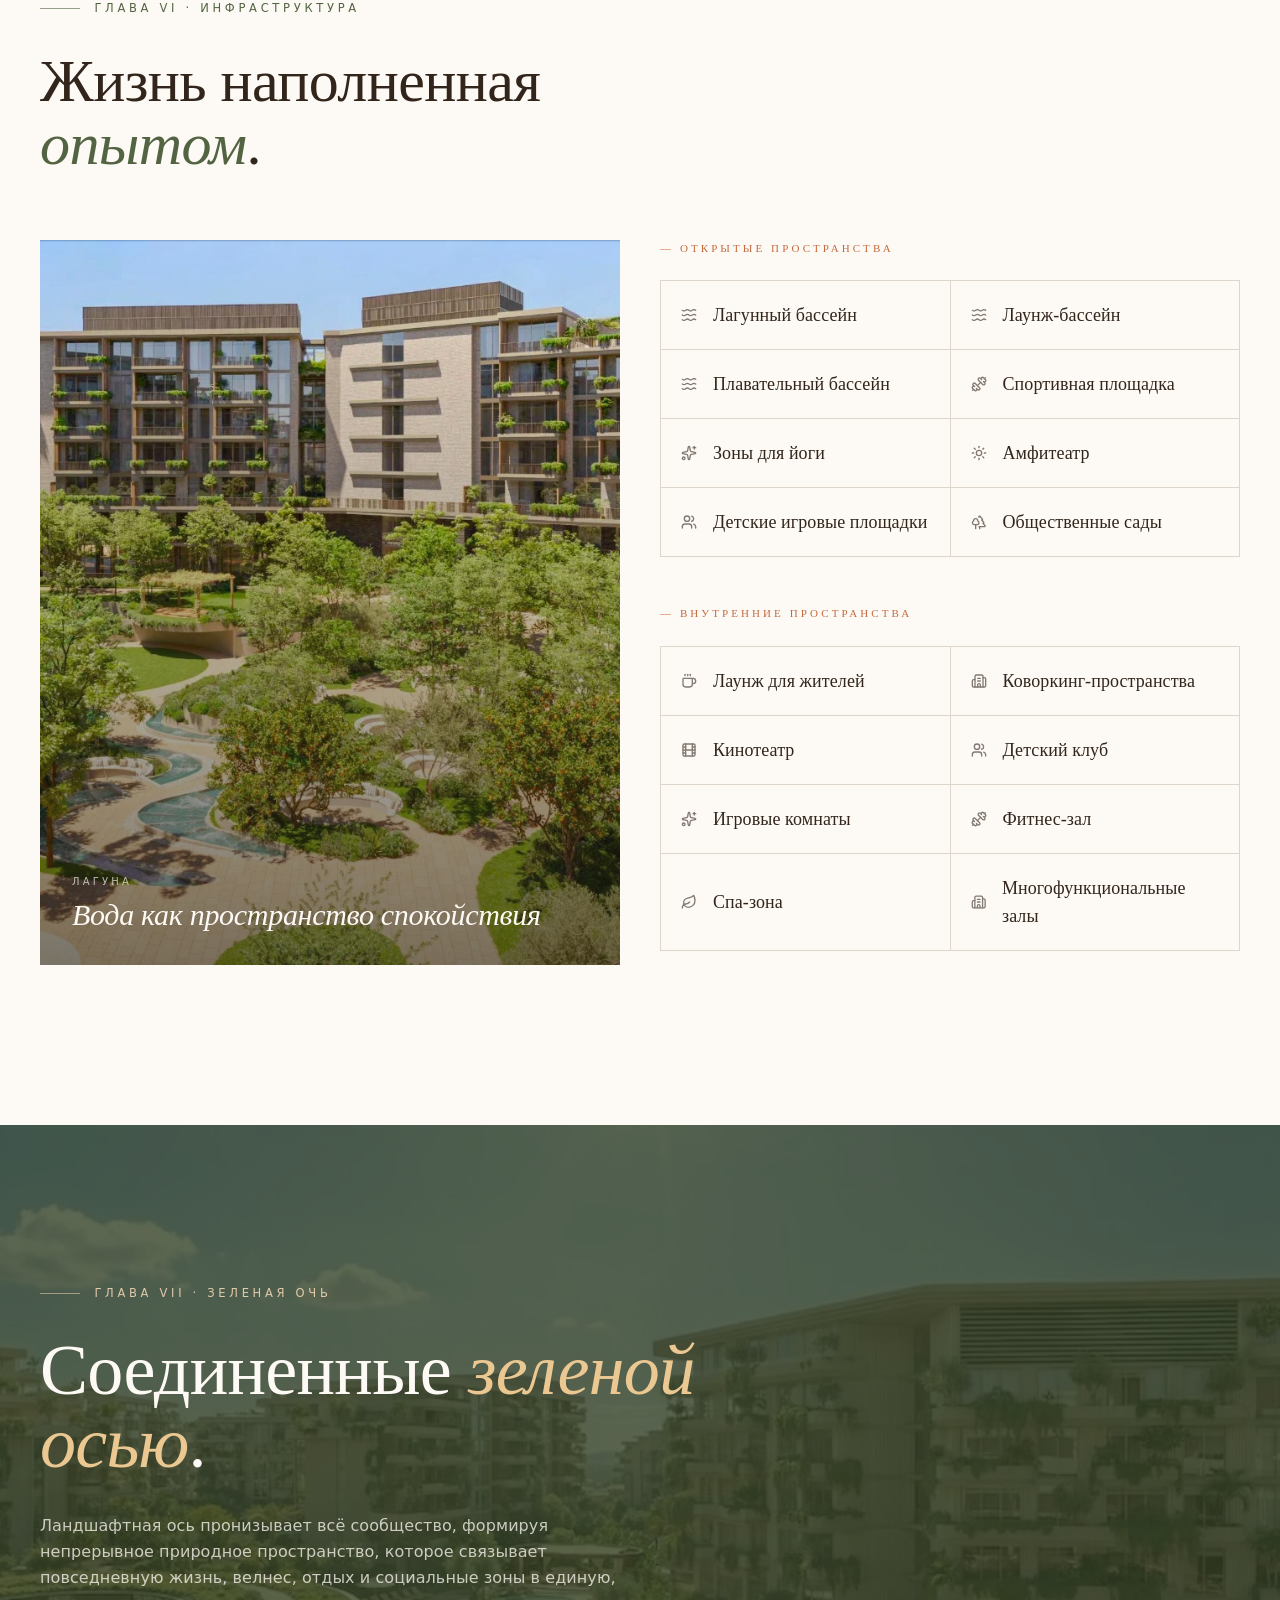
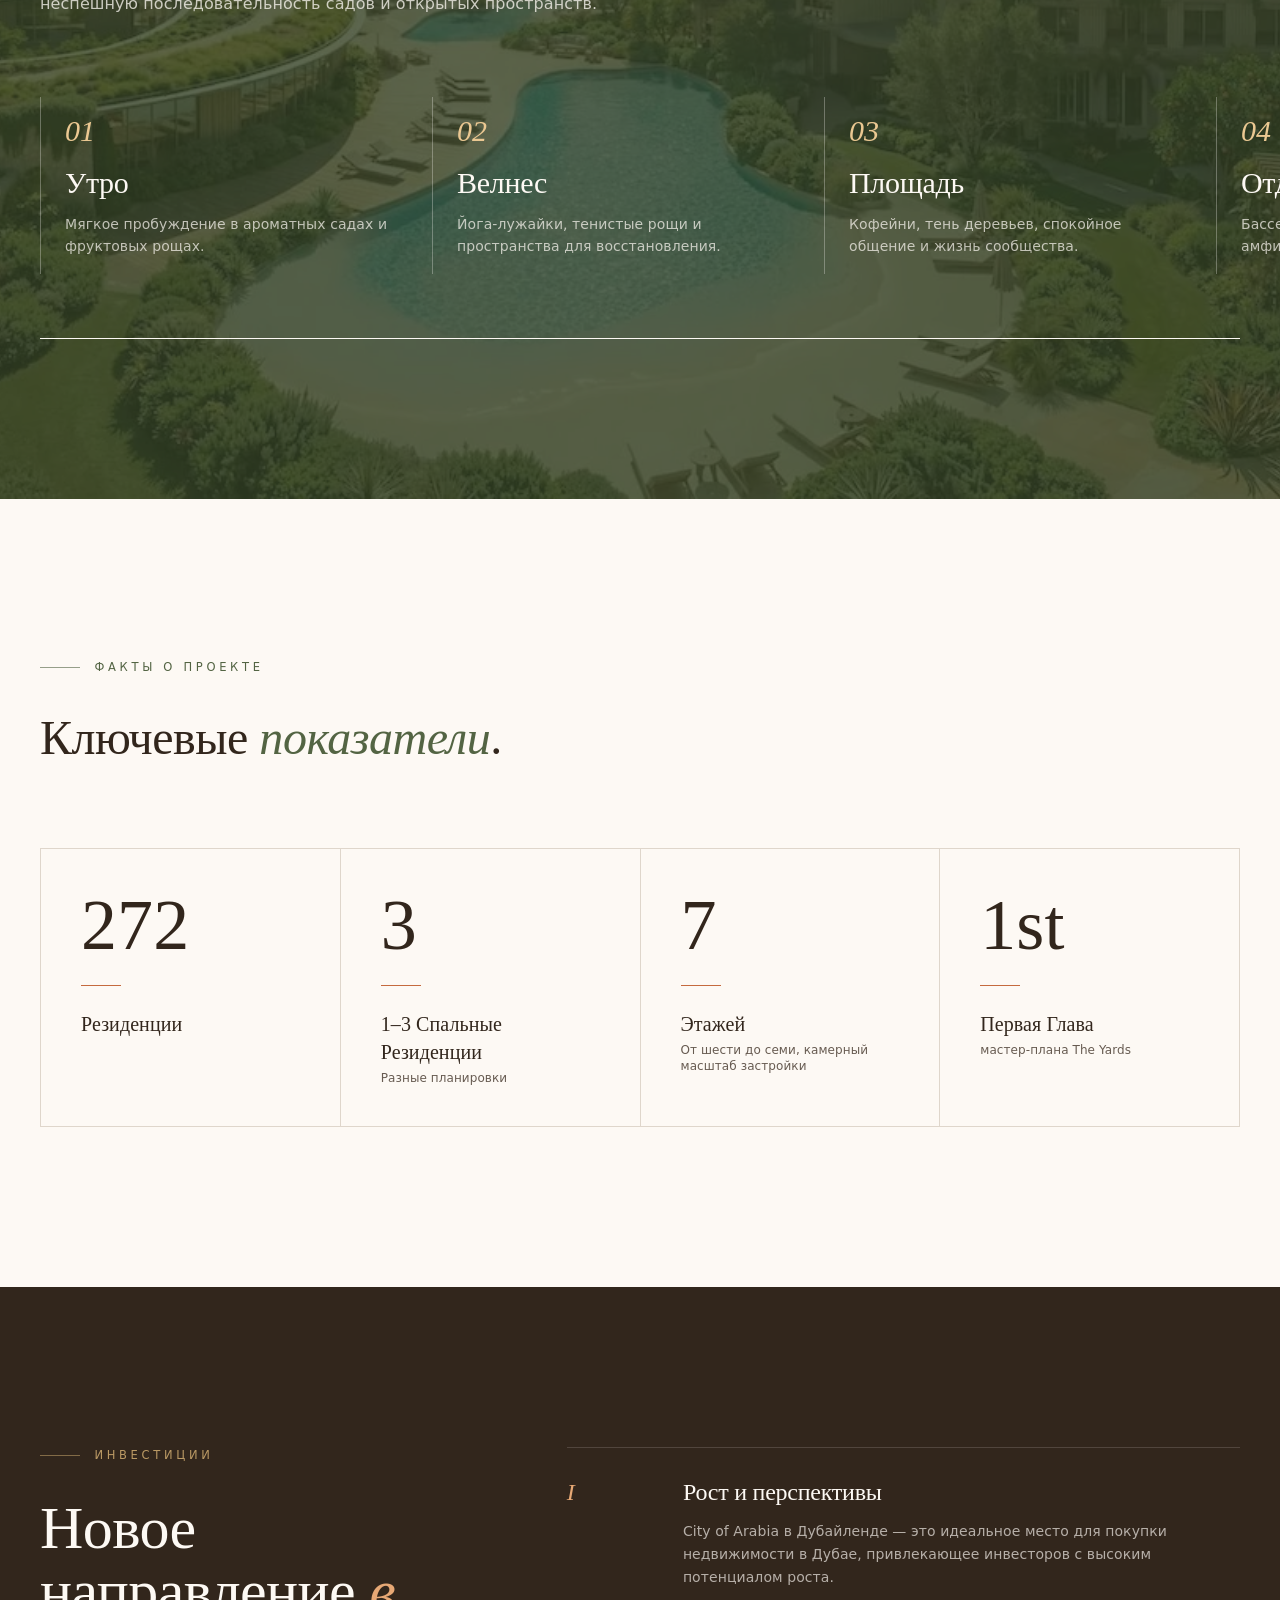
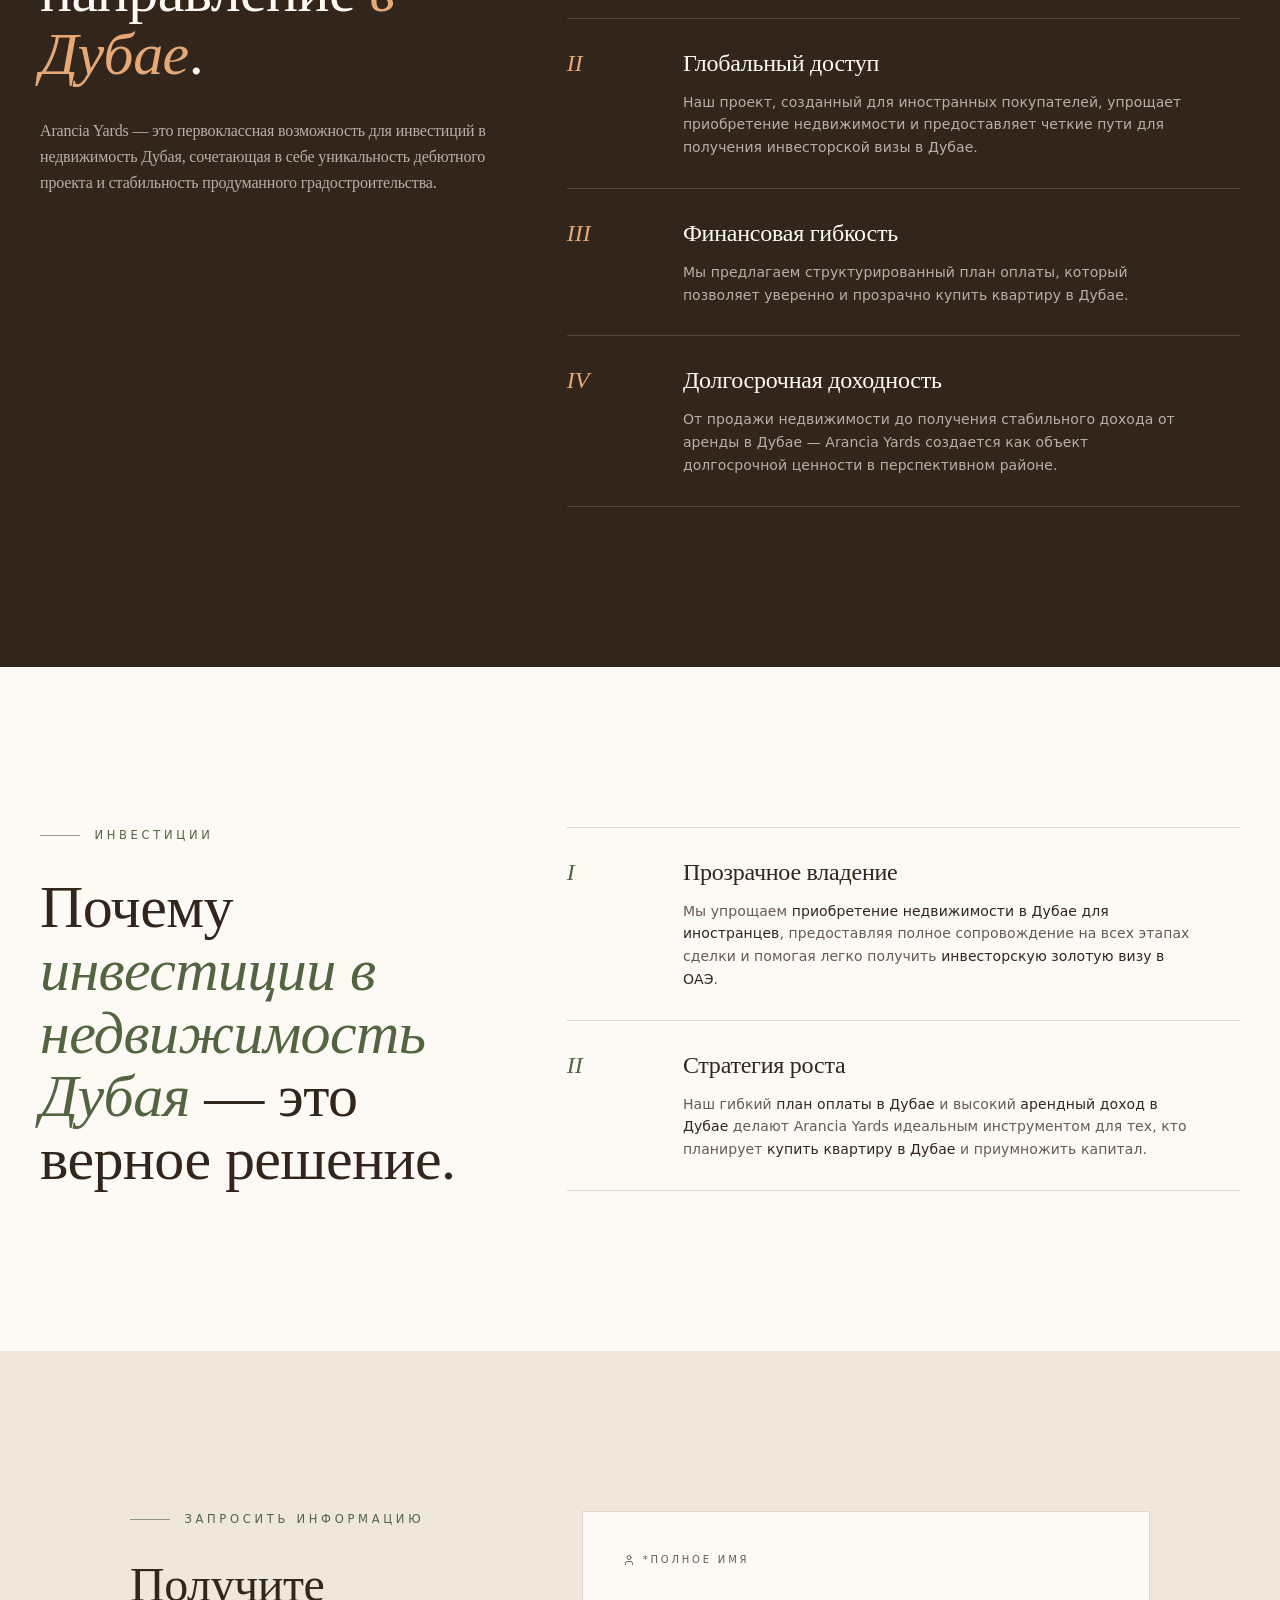
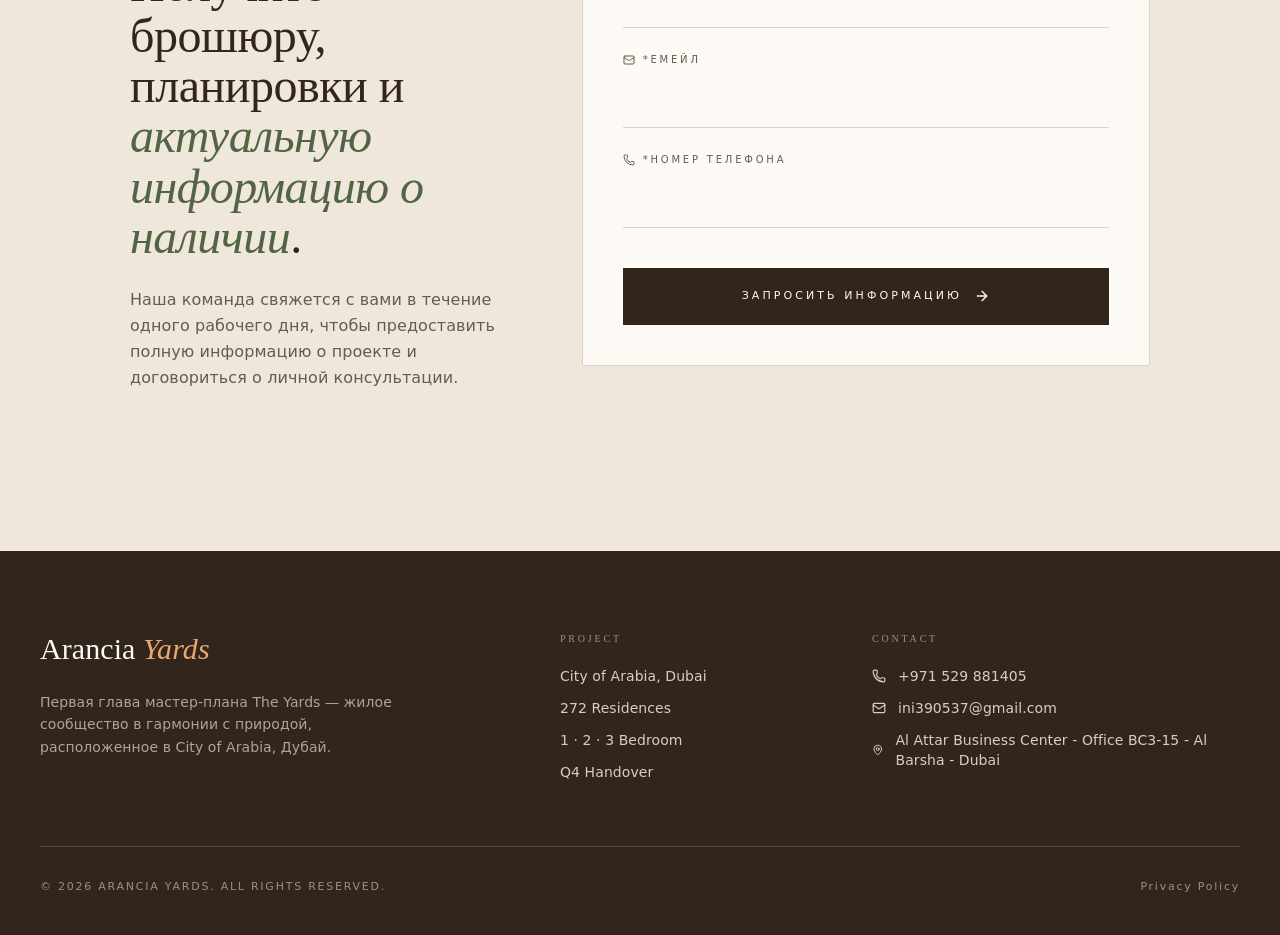
==== commit d2f82524: "add google campaign and privacy page" ====
--- a/ru/index.html
+++ b/ru/index.html
@@ -1,11 +1,19 @@
 <!DOCTYPE html>
 <html lang="en">
    <head>
+      <!-- Google tag (gtag.js) -->
+      <script async src="https://www.googletagmanager.com/gtag/js?id=AW-18307966211"></script>
+      <script>
+         window.dataLayer = window.dataLayer || [];
+         function gtag(){dataLayer.push(arguments);}
+         gtag('js', new Date());
+
+         gtag('config', 'AW-18307966211');
+      </script>
       <meta http-equiv="Content-Type" content="text/html; charset=UTF-8">
       <meta name="viewport" content="width=device-width, initial-scale=1">
       <link rel="preload" as="image" href="../assets/hero.webp">
-      <link rel="stylesheet" href="../assets/styles-DSCFH82Z.css" data-precedence="default">
-      <link rel="stylesheet" href="../assets/css2" data-precedence="default">
+      <link rel="stylesheet" href="../assets/styles.css" data-precedence="default">
       <link rel="icon" type="image/png" href="../assets/favicon.png">
       <title>Arancia Yards | Покупка квартиры в Дубае | Инвестиции в недвижимость</title>
       <meta property="og:type" content="website">
@@ -18,7 +26,7 @@
       <link rel="preconnect" href="https://fonts.gstatic.com/" crossorigin="anonymous">
    </head>
    <body>
-      <h1 class="sr-only">Купить недвижимость в Дубае: квартиры в проекте Arancia Yards. Получить визу инвестора и вид на жительство в Дубае </h1>
+      <h1 class="sr-only">Купить недвижимость в Дубае: квартиры в проекте Arancia Yards. Возможности визы инвестора и вид на жительство в Дубае </h1>
       <!--$-->
       <main class="bg-background text-foreground overflow-x-hidden">
          <header id="header" class="header">
@@ -950,7 +958,7 @@
                               <path d="M20 10c0 4.993-5.539 10.193-7.399 11.799a1 1 0 0 1-1.202 0C9.539 20.193 4 14.993 4 10a8 8 0 0 1 16 0"></path>
                               <circle cx="12" cy="10" r="3"></circle>
                            </svg>
-                           The Yards, City of Arabia
+                           Al Attar Business Center - Office BC3-15 - Al Barsha - Dubai
                         </li>
                      </ul>
                   </div>
@@ -959,7 +967,11 @@
                   <p>
                      © <!-- -->2026<!-- --> Arancia Yards. All rights reserved.
                   </p>
-                  <div class="flex gap-8"><a href="#" class="hover:text-background">Privacy Policy</a><a href="#" class="hover:text-background">Terms</a></div>
+                  <div class="flex gap-8">
+                     <button onclick="openPrivacyModal()" class="hover:text-background transition-colors">
+                        Privacy Policy
+                     </button>
+                  </div>
                </div>
             </div>
          </footer>
@@ -1033,6 +1045,51 @@
             </div>
          </section>
       </dialog>
+      <div id="privacy-modal" class="fixed inset-0 z-50 hidden items-center justify-center p-4 bg-black/80 backdrop-blur-sm">
+         <div class="bg-background border border-border w-full max-w-2xl max-h-[80vh] min-h-0 overflow-y-auto p-8 rounded-lg shadow-2xl relative">
+            <button onclick="closePrivacyModal()" class="absolute top-4 right-4 text-2xl hover:text-gray-600">×</button>
+            
+            <h2 class="space-after">Privacy Policy</h2>
+            <p class="space-after"><em>Last updated: July 8, 2026</em></p>
+            
+            <h3><b>1. Introduction </b></h3>
+            <p class="space-after">At <strong>Arancia Yards</strong>, we are committed to protecting your privacy. This Privacy Policy explains how we collect, use, and safeguard your personal information when you visit our website.</p>
+
+            <h3><b>2. Information We Collect</b></h3>
+            <p>We collect information that you voluntarily provide to us, including:</p>
+            <ul class="space-after">
+                  <li><strong>Contact Information:</strong> Name, email address, and phone number.</li>
+                  <li><strong>Inquiry Details:</strong> Preferences and questions regarding real estate opportunities in Dubai.</li>
+                  <li><strong>Technical Data:</strong> Device info, IP address, and browsing activity (via cookies).</li>
+            </ul>
+
+            <h3><b>3. How We Use Your Information</b></h3>
+            <ul class="space-after">
+                  <li>To provide professional real estate consultations.</li>
+                  <li>To respond to your inquiries and support your property search.</li>
+                  <li>To analyze traffic and measure the effectiveness of our marketing campaigns (Google Ads).</li>
+            </ul>
+
+            <h3><b>4. Data Sharing and Disclosure</b></h3>
+            <p>We do not sell your personal data. We share it only for:</p>
+            <ul class="space-after">
+                  <li><strong>Professional Operations:</strong> With authorized real estate consultants or partners involved in the process.</li>
+                  <li><strong>Legal Requirements:</strong> To comply with laws in the United Arab Emirates.</li>
+            </ul>
+
+            <h3><b>5. Cookies and Advertising</b></h3>
+            <p class="space-after">We use cookies to enhance your experience. We utilize Google Ads to reach potential investors; these services may use cookies based on your previous visits. You can control these settings in your browser.</p>
+
+            <h3><b>6. Data Security</b></h3>
+            <p class="space-after">We implement industry-standard measures to protect your information from unauthorized access.</p>
+
+            <h3><b>7. Your Rights</b></h3>
+            <p class="space-after">You have the right to access, update, or request the deletion of your data by contacting us.</p>
+
+            <h3><b>8. Contact Us</b></h3>
+            <p class="space-after">If you have any questions, please contact us at: <strong>ini390537@gmail.com</strong></p>
+         </div>
+      </div>
       <!--/$-->
       <script src="../assets/carousel.js?v=1.1" defer></script>
    </body>
--- a/assets/styles.css
+++ b/assets/styles.css
@@ -0,0 +1,3689 @@
+@layer properties{
+    @supports (((-webkit-hyphens:none)) and (not (margin-trim:inline))) or ((-moz-orient:inline) and (not (color:rgb(from red r g b)))){
+        *,:before,:after,::backdrop{
+            --tw-translate-x:0;
+            --tw-translate-y:0;
+            --tw-translate-z:0;
+            --tw-rotate-x:initial;
+            --tw-rotate-y:initial;
+            --tw-rotate-z:initial;
+            --tw-skew-x:initial;
+            --tw-skew-y:initial;
+            --tw-space-y-reverse:0;
+            --tw-space-x-reverse:0;
+            --tw-border-style:solid;
+            --tw-gradient-position:initial;
+            --tw-gradient-from:#0000;
+            --tw-gradient-via:#0000;
+            --tw-gradient-to:#0000;
+            --tw-gradient-stops:initial;
+            --tw-gradient-via-stops:initial;
+            --tw-gradient-from-position:0%;
+            --tw-gradient-via-position:50%;
+            --tw-gradient-to-position:100%;
+            --tw-leading:initial;
+            --tw-font-weight:initial;
+            --tw-tracking:initial;
+            --tw-ordinal:initial;
+            --tw-slashed-zero:initial;
+            --tw-numeric-figure:initial;
+            --tw-numeric-spacing:initial;
+            --tw-numeric-fraction:initial;
+            --tw-shadow:0 0 #0000;
+            --tw-shadow-color:initial;
+            --tw-shadow-alpha:100%;
+            --tw-inset-shadow:0 0 #0000;
+            --tw-inset-shadow-color:initial;
+            --tw-inset-shadow-alpha:100%;
+            --tw-ring-color:initial;
+            --tw-ring-shadow:0 0 #0000;
+            --tw-inset-ring-color:initial;
+            --tw-inset-ring-shadow:0 0 #0000;
+            --tw-ring-inset:initial;
+            --tw-ring-offset-width:0px;
+            --tw-ring-offset-color:#fff;
+            --tw-ring-offset-shadow:0 0 #0000;
+            --tw-outline-style:solid;
+            --tw-backdrop-blur:initial;
+            --tw-backdrop-brightness:initial;
+            --tw-backdrop-contrast:initial;
+            --tw-backdrop-grayscale:initial;
+            --tw-backdrop-hue-rotate:initial;
+            --tw-backdrop-invert:initial;
+            --tw-backdrop-opacity:initial;
+            --tw-backdrop-saturate:initial;
+            --tw-backdrop-sepia:initial;
+            --tw-duration:initial;
+            --tw-ease:initial;
+            --tw-scale-x:1;
+            --tw-scale-y:1;
+            --tw-scale-z:1;
+            --tw-content:"";
+            --tw-animation-delay:0s;
+            --tw-animation-direction:normal;
+            --tw-animation-duration:initial;
+            --tw-animation-fill-mode:none;
+            --tw-animation-iteration-count:1;
+            --tw-enter-blur:0;
+            --tw-enter-opacity:1;
+            --tw-enter-rotate:0;
+            --tw-enter-scale:1;
+            --tw-enter-translate-x:0;
+            --tw-enter-translate-y:0;
+            --tw-exit-blur:0;
+            --tw-exit-opacity:1;
+            --tw-exit-rotate:0;
+            --tw-exit-scale:1;
+            --tw-exit-translate-x:0;
+            --tw-exit-translate-y:0
+        }
+    }
+}
+@layer theme{
+    :root,:host{
+        --font-sans:"Inter", system-ui, sans-serif;
+        --font-serif:"Cormorant Garamond", "Times New Roman", serif;
+        --font-mono:ui-monospace, SFMono-Regular, Menlo, Monaco, Consolas, "Liberation Mono", "Courier New", monospace;
+        --color-black:#000;
+        --spacing:.25rem;
+        --container-sm:24rem;
+        --container-md:28rem;
+        --container-lg:32rem;
+        --container-xl:36rem;
+        --container-2xl:42rem;
+        --text-xs:.75rem;
+        --text-xs--line-height:calc(1 / .75);
+        --text-sm:.875rem;
+        --text-sm--line-height:calc(1.25 / .875);
+        --text-base:1rem;
+        --text-base--line-height: 1.5 ;
+        --text-lg:1.125rem;
+        --text-lg--line-height:calc(1.75 / 1.125);
+        --text-xl:1.25rem;
+        --text-xl--line-height:calc(1.75 / 1.25);
+        --text-2xl:1.5rem;
+        --text-2xl--line-height:calc(2 / 1.5);
+        --text-3xl:1.875rem;
+        --text-3xl--line-height: 1.2 ;
+        --text-4xl:2.25rem;
+        --text-4xl--line-height:calc(2.5 / 2.25);
+        --text-5xl:3rem;
+        --text-5xl--line-height:1;
+        --text-6xl:3.75rem;
+        --text-6xl--line-height:1;
+        --text-7xl:4.5rem;
+        --text-7xl--line-height:1;
+        --font-weight-light:300;
+        --font-weight-normal:400;
+        --font-weight-medium:500;
+        --font-weight-semibold:600;
+        --font-weight-bold:700;
+        --tracking-tight:-.025em;
+        --tracking-wide:.025em;
+        --tracking-widest:.1em;
+        --leading-tight:1.25;
+        --leading-relaxed:1.625;
+        --ease-in-out:cubic-bezier(.4, 0, .2, 1);
+        --animate-pulse:pulse 2s cubic-bezier(.4, 0, .6, 1) infinite;
+        --blur-md:12px;
+        --aspect-video:16 / 9;
+        --default-transition-duration:.15s;
+        --default-transition-timing-function:cubic-bezier(.4, 0, .2, 1);
+        --default-font-family:"Inter", system-ui, sans-serif;
+        --default-mono-font-family:var(--font-mono);
+        --color-background:var(--background);
+        --color-foreground:var(--foreground);
+        --color-border:var(--border);
+        --color-olive:var(--olive)
+    }
+}
+@layer base{
+    *,:after,:before,::backdrop{
+        box-sizing:border-box;
+        border:0 solid;
+        margin:0;
+        padding:0
+    }
+    ::file-selector-button{
+        box-sizing:border-box;
+        border:0 solid;
+        margin:0;
+        padding:0
+    }
+    html,:host{
+        -webkit-text-size-adjust:100%;
+        tab-size:4;
+        line-height:1.5;
+        font-family:var(--default-font-family,ui-sans-serif, system-ui, sans-serif, "Apple Color Emoji", "Segoe UI Emoji", "Segoe UI Symbol", "Noto Color Emoji");
+        font-feature-settings:var(--default-font-feature-settings,normal);
+        font-variation-settings:var(--default-font-variation-settings,normal);
+        -webkit-tap-highlight-color:transparent
+    }
+    hr{
+        height:0;
+        color:inherit;
+        border-top-width:1px
+    }
+    abbr:where([title]){
+        -webkit-text-decoration:underline dotted;
+        text-decoration:underline dotted
+    }
+    h1,h2,h3,h4,h5,h6{
+        font-size:inherit;
+        font-weight:inherit
+    }
+    a{
+        color:inherit;
+        -webkit-text-decoration:inherit;
+        text-decoration:inherit
+    }
+    b,strong{
+        font-weight:bolder
+    }
+    code,kbd,samp,pre{
+        font-family:var(--default-mono-font-family,ui-monospace, SFMono-Regular, Menlo, Monaco, Consolas, "Liberation Mono", "Courier New", monospace);
+        font-feature-settings:var(--default-mono-font-feature-settings,normal);
+        font-variation-settings:var(--default-mono-font-variation-settings,normal);
+        font-size:1em
+    }
+    small{
+        font-size:80%
+    }
+    sub,sup{
+        vertical-align:baseline;
+        font-size:75%;
+        line-height:0;
+        position:relative
+    }
+    sub{
+        bottom:-.25em
+    }
+    sup{
+        top:-.5em
+    }
+    table{
+        text-indent:0;
+        border-color:inherit;
+        border-collapse:collapse
+    }
+    :-moz-focusring{
+        outline:auto
+    }
+    progress{
+        vertical-align:baseline
+    }
+    summary{
+        display:list-item
+    }
+    ol,ul,menu{
+        list-style:none
+    }
+    img,svg,video,canvas,audio,iframe,embed,object{
+        vertical-align:middle;
+        display:block
+    }
+    img,video{
+        max-width:100%;
+        height:auto
+    }
+    button,input,select,optgroup,textarea{
+        font:inherit;
+        font-feature-settings:inherit;
+        font-variation-settings:inherit;
+        letter-spacing:inherit;
+        color:inherit;
+        opacity:1;
+        background-color:#0000;
+        border-radius:0
+    }
+    ::file-selector-button{
+        font:inherit;
+        font-feature-settings:inherit;
+        font-variation-settings:inherit;
+        letter-spacing:inherit;
+        color:inherit;
+        opacity:1;
+        background-color:#0000;
+        border-radius:0
+    }
+    :where(select:is([multiple],[size])) optgroup{
+        font-weight:bolder
+    }
+    :where(select:is([multiple],[size])) optgroup option{
+        padding-inline-start:20px
+    }
+    ::file-selector-button{
+        margin-inline-end:4px
+    }
+    ::placeholder{
+        opacity:1
+    }
+    @supports (not ((-webkit-appearance:-apple-pay-button))) or (contain-intrinsic-size:1px){
+        ::placeholder{
+            color:currentColor
+        }
+        @supports (color:color-mix(in lab,red,red)){
+            ::placeholder{
+                color:color-mix(in oklab,currentcolor 50%,transparent)
+            }
+        }
+    }
+    textarea{
+        resize:vertical
+    }
+    ::-webkit-search-decoration{
+        -webkit-appearance:none
+    }
+    ::-webkit-date-and-time-value{
+        min-height:1lh;
+        text-align:inherit
+    }
+    ::-webkit-datetime-edit{
+        display:inline-flex
+    }
+    ::-webkit-datetime-edit-fields-wrapper{
+        padding:0
+    }
+    ::-webkit-datetime-edit{
+        padding-block:0
+    }
+    ::-webkit-datetime-edit-year-field{
+        padding-block:0
+    }
+    ::-webkit-datetime-edit-month-field{
+        padding-block:0
+    }
+    ::-webkit-datetime-edit-day-field{
+        padding-block:0
+    }
+    ::-webkit-datetime-edit-hour-field{
+        padding-block:0
+    }
+    ::-webkit-datetime-edit-minute-field{
+        padding-block:0
+    }
+    ::-webkit-datetime-edit-second-field{
+        padding-block:0
+    }
+    ::-webkit-datetime-edit-millisecond-field{
+        padding-block:0
+    }
+    ::-webkit-datetime-edit-meridiem-field{
+        padding-block:0
+    }
+    ::-webkit-calendar-picker-indicator{
+        line-height:1
+    }
+    :-moz-ui-invalid{
+        box-shadow:none
+    }
+    button,input:where([type=button],[type=reset],[type=submit]){
+        appearance:button
+    }
+    ::file-selector-button{
+        appearance:button
+    }
+    ::-webkit-inner-spin-button{
+        height:auto
+    }
+    ::-webkit-outer-spin-button{
+        height:auto
+    }
+    [hidden]:where(:not([hidden=until-found])){
+        display:none!important
+    }
+    *{
+        border-color:var(--color-border)
+    }
+    html{
+        scroll-behavior:smooth
+    }
+    body{
+        background-color:var(--color-background);
+        color:var(--color-foreground);
+        font-family:var(--font-sans);
+        letter-spacing:.005em;
+        -webkit-font-smoothing:antialiased;
+        font-weight:300
+    }
+    h1,h2,h3,h4{
+        font-family:var(--font-serif);
+        letter-spacing:-.01em;
+        font-weight:400
+    }
+}
+@layer components;
+@layer utilities{
+    .pointer-events-none{
+        pointer-events:none
+    }
+    .invisible{
+        visibility:hidden
+    }
+    .visible{
+        visibility:visible
+    }
+    .sr-only{
+        clip-path:inset(50%);
+        white-space:nowrap;
+        border-width:0;
+        width:1px;
+        height:1px;
+        margin:-1px;
+        padding:0;
+        position:absolute;
+        overflow:hidden
+    }
+    .hairline{
+        position:relative
+    }
+    .hairline:before{
+        content:"";
+        vertical-align:middle;
+        opacity:.6;
+        background:currentColor;
+        width:2.5rem;
+        height:1px;
+        margin-right:.9rem;
+        display:inline-block
+    }
+    .absolute{
+        position:absolute
+    }
+    .fixed{
+        position:fixed
+    }
+    .relative{
+        position:relative
+    }
+    .inset-0{
+        inset:calc(var(--spacing) * 0)
+    }
+    .inset-x-0{
+        inset-inline:calc(var(--spacing) * 0)
+    }
+    .inset-y-0{
+        inset-block:calc(var(--spacing) * 0)
+    }
+    .-top-12{
+        top:calc(var(--spacing) * -12)
+    }
+    .top-0{
+        top:calc(var(--spacing) * 0)
+    }
+    .top-1\.5{
+        top:calc(var(--spacing) * 1.5)
+    }
+    .top-1\/2{
+        top:50%
+    }
+    .top-3\.5{
+        top:calc(var(--spacing) * 3.5)
+    }
+    .top-4{
+        top:calc(var(--spacing) * 4)
+    }
+    .top-\[1px\]{
+        top:1px
+    }
+    .top-\[50\%\]{
+        top:50%
+    }
+    .top-\[60\%\]{
+        top:60%
+    }
+    .top-full{
+        top:100%
+    }
+    .-right-12{
+        right:calc(var(--spacing) * -12)
+    }
+    .right-0{
+        right:calc(var(--spacing) * 0)
+    }
+    .right-1{
+        right:calc(var(--spacing) * 1)
+    }
+    .right-2{
+        right:calc(var(--spacing) * 2)
+    }
+    .right-3{
+        right:calc(var(--spacing) * 3)
+    }
+    .right-4{
+        right:calc(var(--spacing) * 4)
+    }
+    .right-6{
+        right:calc(var(--spacing) * 6)
+    }
+    .-bottom-12{
+        bottom:calc(var(--spacing) * -12)
+    }
+    .bottom-0{
+        bottom:calc(var(--spacing) * 0)
+    }
+    .bottom-6{
+        bottom:calc(var(--spacing) * 6)
+    }
+    .bottom-8{
+        bottom:calc(var(--spacing) * 8)
+    }
+    .-left-12{
+        left:calc(var(--spacing) * -12)
+    }
+    .left-0{
+        left:calc(var(--spacing) * 0)
+    }
+    .left-1\/2{
+        left:50%
+    }
+    .left-2{
+        left:calc(var(--spacing) * 2)
+    }
+    .left-\[50\%\]{
+        left:50%
+    }
+    .z-10{
+        z-index:10
+    }
+    .z-20{
+        z-index:20
+    }
+    .z-40{
+        z-index:40
+    }
+    .z-50{
+        z-index:50
+    }
+    .z-\[1\]{
+        z-index:1
+    }
+    .col-span-2{
+        grid-column:span 2/span 2
+    }
+    .col-span-10{
+        grid-column:span 10/span 10
+    }
+    .-mx-1{
+        margin-inline:calc(var(--spacing) * -1)
+    }
+    .mx-2{
+        margin-inline:calc(var(--spacing) * 2)
+    }
+    .mx-3\.5{
+        margin-inline:calc(var(--spacing) * 3.5)
+    }
+    .mx-auto{
+        margin-inline:auto
+    }
+    .my-0\.5{
+        margin-block:calc(var(--spacing) * .5)
+    }
+    .my-1{
+        margin-block:calc(var(--spacing) * 1)
+    }
+    .-mt-4{
+        margin-top:calc(var(--spacing) * -4)
+    }
+    .mt-1{
+        margin-top:calc(var(--spacing) * 1)
+    }
+    .mt-1\.5{
+        margin-top:calc(var(--spacing) * 1.5)
+    }
+    .mt-2{
+        margin-top:calc(var(--spacing) * 2)
+    }
+    .mt-3{
+        margin-top:calc(var(--spacing) * 3)
+    }
+    .mt-4{
+        margin-top:calc(var(--spacing) * 4)
+    }
+    .mt-5{
+        margin-top:calc(var(--spacing) * 5)
+    }
+    .mt-6{
+        margin-top:calc(var(--spacing) * 6)
+    }
+    .mt-8{
+        margin-top:calc(var(--spacing) * 8)
+    }
+    .mt-10{
+        margin-top:calc(var(--spacing) * 10)
+    }
+    .mt-12{
+        margin-top:calc(var(--spacing) * 12)
+    }
+    .mt-16{
+        margin-top:calc(var(--spacing) * 16)
+    }
+    .mt-20{
+        margin-top:calc(var(--spacing) * 20)
+    }
+    .mt-24{
+        margin-top:calc(var(--spacing) * 24)
+    }
+    .mt-auto{
+        margin-top:auto
+    }
+    .mr-2{
+        margin-right:calc(var(--spacing) * 2)
+    }
+    .mb-1{
+        margin-bottom:calc(var(--spacing) * 1)
+    }
+    .mb-3{
+        margin-bottom:calc(var(--spacing) * 3)
+    }
+    .mb-6{
+        margin-bottom:calc(var(--spacing) * 6)
+    }
+    .mb-8{
+        margin-bottom:calc(var(--spacing) * 8)
+    }
+    .mb-14{
+        margin-bottom:calc(var(--spacing) * 14)
+    }
+    .mb-16{
+        margin-bottom:calc(var(--spacing) * 16)
+    }
+    .mb-20{
+        margin-bottom:calc(var(--spacing) * 20)
+    }
+    .-ml-4{
+        margin-left:calc(var(--spacing) * -4)
+    }
+    .ml-1{
+        margin-left:calc(var(--spacing) * 1)
+    }
+    .ml-auto{
+        margin-left:auto
+    }
+    .block{
+        display:block
+    }
+    .flex{
+        display:flex
+    }
+    .grid{
+        display:grid
+    }
+    .hidden{
+        display:none
+    }
+    .inline{
+        display:inline
+    }
+    .inline-flex{
+        display:inline-flex
+    }
+    .table{
+        display:table
+    }
+    .aspect-\[4\/3\]{
+        aspect-ratio:4/3
+    }
+    .aspect-\[4\/5\]{
+        aspect-ratio:4/5
+    }
+    .aspect-\[16\/9\]{
+        aspect-ratio:16/9
+    }
+    .aspect-square{
+        aspect-ratio:1
+    }
+    .aspect-video{
+        aspect-ratio:var(--aspect-video)
+    }
+    .size-\(--cell-size\){
+        width:var(--cell-size);
+        height:var(--cell-size)
+    }
+    .size-4{
+        width:calc(var(--spacing) * 4);
+        height:calc(var(--spacing) * 4)
+    }
+    .h-\(--cell-size\){
+        height:var(--cell-size)
+    }
+    .h-1{
+        height:calc(var(--spacing) * 1)
+    }
+    .h-1\.5{
+        height:calc(var(--spacing) * 1.5)
+    }
+    .h-2{
+        height:calc(var(--spacing) * 2)
+    }
+    .h-2\.5{
+        height:calc(var(--spacing) * 2.5)
+    }
+    .h-3{
+        height:calc(var(--spacing) * 3)
+    }
+    .h-3\.5{
+        height:calc(var(--spacing) * 3.5)
+    }
+    .h-4{
+        height:calc(var(--spacing) * 4)
+    }
+    .h-5{
+        height:calc(var(--spacing) * 5)
+    }
+    .h-6{
+        height:calc(var(--spacing) * 6)
+    }
+    .h-7{
+        height:calc(var(--spacing) * 7)
+    }
+    .h-8{
+        height:calc(var(--spacing) * 8)
+    }
+    .h-9{
+        height:calc(var(--spacing) * 9)
+    }
+    .h-10{
+        height:calc(var(--spacing) * 10)
+    }
+    .h-12{
+        height:calc(var(--spacing) * 12)
+    }
+    .h-\[1px\]{
+        height:1px
+    }
+    .h-\[100svh\]{
+        height:100svh
+    }
+    .h-\[560px\]{
+        height:560px
+    }
+    .h-\[640px\]{
+        height:640px
+    }
+    .h-\[var\(--radix-navigation-menu-viewport-height\)\]{
+        height:var(--radix-navigation-menu-viewport-height)
+    }
+    .h-\[var\(--radix-select-trigger-height\)\]{
+        height:var(--radix-select-trigger-height)
+    }
+    .h-auto{
+        height:auto
+    }
+    .h-full{
+        height:100%
+    }
+    .h-px{
+        height:1px
+    }
+    .h-svh{
+        height:100svh
+    }
+    .max-h-\(--radix-context-menu-content-available-height\){
+        max-height:var(--radix-context-menu-content-available-height)
+    }
+    .max-h-\(--radix-select-content-available-height\){
+        max-height:var(--radix-select-content-available-height)
+    }
+    .max-h-\[300px\]{
+        max-height:300px
+    }
+    .max-h-\[var\(--radix-dropdown-menu-content-available-height\)\]{
+        max-height:var(--radix-dropdown-menu-content-available-height)
+    }
+    .min-h-0{
+        min-height:calc(var(--spacing) * 0)
+    }
+    .min-h-\[60px\]{
+        min-height:60px
+    }
+    .min-h-\[680px\]{
+        min-height:680px
+    }
+    .min-h-screen{
+        min-height:100vh
+    }
+    .min-h-svh{
+        min-height:100svh
+    }
+    .w-\(--cell-size\){
+        width:var(--cell-size)
+    }
+    .w-\(--sidebar-width\){
+        width:var(--sidebar-width)
+    }
+    .w-0{
+        width:calc(var(--spacing) * 0)
+    }
+    .w-1{
+        width:calc(var(--spacing) * 1)
+    }
+    .w-2{
+        width:calc(var(--spacing) * 2)
+    }
+    .w-2\.5{
+        width:calc(var(--spacing) * 2.5)
+    }
+    .w-3{
+        width:calc(var(--spacing) * 3)
+    }
+    .w-3\.5{
+        width:calc(var(--spacing) * 3.5)
+    }
+    .w-3\/4{
+        width:75%
+    }
+    .w-4{
+        width:calc(var(--spacing) * 4)
+    }
+    .w-5{
+        width:calc(var(--spacing) * 5)
+    }
+    .w-6{
+        width:calc(var(--spacing) * 6)
+    }
+    .w-7{
+        width:calc(var(--spacing) * 7)
+    }
+    .w-8{
+        width:calc(var(--spacing) * 8)
+    }
+    .w-9{
+        width:calc(var(--spacing) * 9)
+    }
+    .w-10{
+        width:calc(var(--spacing) * 10)
+    }
+    .w-12{
+        width:calc(var(--spacing) * 12)
+    }
+    .w-64{
+        width:calc(var(--spacing) * 64)
+    }
+    .w-72{
+        width:calc(var(--spacing) * 72)
+    }
+    .w-\[1px\]{
+        width:1px
+    }
+    .w-\[100px\]{
+        width:100px
+    }
+    .w-\[300px\]{
+        width:300px
+    }
+    .w-auto{
+        width:auto
+    }
+    .w-fit{
+        width:fit-content
+    }
+    .w-full{
+        width:100%
+    }
+    .w-max{
+        width:max-content
+    }
+    .w-px{
+        width:1px
+    }
+    .max-w-\(--skeleton-width\){
+        max-width:var(--skeleton-width)
+    }
+    .max-w-2xl{
+        max-width:var(--container-2xl)
+    }
+    .max-w-\[1100px\]{
+        max-width:1100px
+    }
+    .max-w-\[1400px\]{
+        max-width:1400px
+    }
+    .max-w-lg{
+        max-width:var(--container-lg)
+    }
+    .max-w-max{
+        max-width:max-content
+    }
+    .max-w-md{
+        max-width:var(--container-md)
+    }
+    .max-w-sm{
+        max-width:var(--container-sm)
+    }
+    .max-w-xl{
+        max-width:var(--container-xl)
+    }
+    .min-w-\(--cell-size\){
+        min-width:var(--cell-size)
+    }
+    .min-w-0{
+        min-width:calc(var(--spacing) * 0)
+    }
+    .min-w-5{
+        min-width:calc(var(--spacing) * 5)
+    }
+    .min-w-8{
+        min-width:calc(var(--spacing) * 8)
+    }
+    .min-w-9{
+        min-width:calc(var(--spacing) * 9)
+    }
+    .min-w-10{
+        min-width:calc(var(--spacing) * 10)
+    }
+    .min-w-\[8rem\]{
+        min-width:8rem
+    }
+    .min-w-\[12rem\]{
+        min-width:12rem
+    }
+    .min-w-\[var\(--radix-select-trigger-width\)\]{
+        min-width:var(--radix-select-trigger-width)
+    }
+    .flex-1{
+        flex:1
+    }
+    .shrink-0{
+        flex-shrink:0
+    }
+    .grow{
+        flex-grow:1
+    }
+    .grow-0{
+        flex-grow:0
+    }
+    .basis-full{
+        flex-basis:100%
+    }
+    .caption-bottom{
+        caption-side:bottom
+    }
+    .border-collapse{
+        border-collapse:collapse
+    }
+    .origin-\(--radix-context-menu-content-transform-origin\){
+        transform-origin:var(--radix-context-menu-content-transform-origin)
+    }
+    .origin-\(--radix-dropdown-menu-content-transform-origin\){
+        transform-origin:var(--radix-dropdown-menu-content-transform-origin)
+    }
+    .origin-\(--radix-hover-card-content-transform-origin\){
+        transform-origin:var(--radix-hover-card-content-transform-origin)
+    }
+    .origin-\(--radix-menubar-content-transform-origin\){
+        transform-origin:var(--radix-menubar-content-transform-origin)
+    }
+    .origin-\(--radix-popover-content-transform-origin\){
+        transform-origin:var(--radix-popover-content-transform-origin)
+    }
+    .origin-\(--radix-select-content-transform-origin\){
+        transform-origin:var(--radix-select-content-transform-origin)
+    }
+    .origin-\(--radix-tooltip-content-transform-origin\){
+        transform-origin:var(--radix-tooltip-content-transform-origin)
+    }
+    .-translate-x-1\/2{
+        --tw-translate-x: -50% ;
+        translate:var(--tw-translate-x) var(--tw-translate-y)
+    }
+    .-translate-x-px{
+        --tw-translate-x:-1px;
+        translate:var(--tw-translate-x) var(--tw-translate-y)
+    }
+    .translate-x-\[-50\%\]{
+        --tw-translate-x:-50%;
+        translate:var(--tw-translate-x) var(--tw-translate-y)
+    }
+    .translate-x-px{
+        --tw-translate-x:1px;
+        translate:var(--tw-translate-x) var(--tw-translate-y)
+    }
+    .-translate-y-1\/2{
+        --tw-translate-y: -50% ;
+        translate:var(--tw-translate-x) var(--tw-translate-y)
+    }
+    .translate-y-\[-50\%\]{
+        --tw-translate-y:-50%;
+        translate:var(--tw-translate-x) var(--tw-translate-y)
+    }
+    .rotate-45{
+        rotate:45deg
+    }
+    .rotate-90{
+        rotate:90deg
+    }
+    .transform{
+        transform:var(--tw-rotate-x,) var(--tw-rotate-y,) var(--tw-rotate-z,) var(--tw-skew-x,) var(--tw-skew-y,)
+    }
+    .animate-caret-blink{
+        animation:1.25s ease-out infinite caret-blink
+    }
+    .animate-in{
+        animation:enter var(--tw-animation-duration,var(--tw-duration,.15s))var(--tw-ease,ease)var(--tw-animation-delay,0s)var(--tw-animation-iteration-count,1)var(--tw-animation-direction,normal)var(--tw-animation-fill-mode,none)
+    }
+    .animate-pulse{
+        animation:var(--animate-pulse)
+    }
+    .cursor-default{
+        cursor:default
+    }
+    .cursor-pointer{
+        cursor:pointer
+    }
+    .touch-none{
+        touch-action:none
+    }
+    .list-none{
+        list-style-type:none
+    }
+    .grid-cols-2{
+        grid-template-columns:repeat(2,minmax(0,1fr))
+    }
+    .grid-cols-4{
+        grid-template-columns:repeat(4,minmax(0,1fr))
+    }
+    .grid-cols-12{
+        grid-template-columns:repeat(12,minmax(0,1fr))
+    }
+    .flex-col{
+        flex-direction:column
+    }
+    .flex-col-reverse{
+        flex-direction:column-reverse
+    }
+    .flex-row{
+        flex-direction:row
+    }
+    .flex-wrap{
+        flex-wrap:wrap
+    }
+    .place-content-center{
+        place-content:center
+    }
+    .items-baseline{
+        align-items:baseline
+    }
+    .items-center{
+        align-items:center
+    }
+    .items-end{
+        align-items:flex-end
+    }
+    .items-start{
+        align-items:flex-start
+    }
+    .items-stretch{
+        align-items:stretch
+    }
+    .justify-between{
+        justify-content:space-between
+    }
+    .justify-center{
+        justify-content:center
+    }
+    .justify-end{
+        justify-content:flex-end
+    }
+    .gap-1{
+        gap:calc(var(--spacing) * 1)
+    }
+    .gap-1\.5{
+        gap:calc(var(--spacing) * 1.5)
+    }
+    .gap-2{
+        gap:calc(var(--spacing) * 2)
+    }
+    .gap-3{
+        gap:calc(var(--spacing) * 3)
+    }
+    .gap-4{
+        gap:calc(var(--spacing) * 4)
+    }
+    .gap-5{
+        gap:calc(var(--spacing) * 5)
+    }
+    .gap-6{
+        gap:calc(var(--spacing) * 6)
+    }
+    .gap-8{
+        gap:calc(var(--spacing) * 8)
+    }
+    .gap-10{
+        gap:calc(var(--spacing) * 10)
+    }
+    .gap-12{
+        gap:calc(var(--spacing) * 12)
+    }
+    .gap-16{
+        gap:calc(var(--spacing) * 16)
+    }
+    .gap-px{
+        gap:1px
+    }
+    :where(.space-y-1\.5>:not(:last-child)){
+        --tw-space-y-reverse:0;
+        margin-block-start:calc(calc(var(--spacing) * 1.5) * var(--tw-space-y-reverse));
+        margin-block-end:calc(calc(var(--spacing) * 1.5) * calc(1 - var(--tw-space-y-reverse)))
+    }
+    :where(.space-y-2>:not(:last-child)){
+        --tw-space-y-reverse:0;
+        margin-block-start:calc(calc(var(--spacing) * 2) * var(--tw-space-y-reverse));
+        margin-block-end:calc(calc(var(--spacing) * 2) * calc(1 - var(--tw-space-y-reverse)))
+    }
+    :where(.space-y-3>:not(:last-child)){
+        --tw-space-y-reverse:0;
+        margin-block-start:calc(calc(var(--spacing) * 3) * var(--tw-space-y-reverse));
+        margin-block-end:calc(calc(var(--spacing) * 3) * calc(1 - var(--tw-space-y-reverse)))
+    }
+    :where(.space-y-5>:not(:last-child)){
+        --tw-space-y-reverse:0;
+        margin-block-start:calc(calc(var(--spacing) * 5) * var(--tw-space-y-reverse));
+        margin-block-end:calc(calc(var(--spacing) * 5) * calc(1 - var(--tw-space-y-reverse)))
+    }
+    :where(.space-y-6>:not(:last-child)){
+        --tw-space-y-reverse:0;
+        margin-block-start:calc(calc(var(--spacing) * 6) * var(--tw-space-y-reverse));
+        margin-block-end:calc(calc(var(--spacing) * 6) * calc(1 - var(--tw-space-y-reverse)))
+    }
+    :where(.space-y-12>:not(:last-child)){
+        --tw-space-y-reverse:0;
+        margin-block-start:calc(calc(var(--spacing) * 12) * var(--tw-space-y-reverse));
+        margin-block-end:calc(calc(var(--spacing) * 12) * calc(1 - var(--tw-space-y-reverse)))
+    }
+    :where(.space-y-px>:not(:last-child)){
+        --tw-space-y-reverse:0;
+        margin-block-start:calc(1px * var(--tw-space-y-reverse));
+        margin-block-end:calc(1px * calc(1 - var(--tw-space-y-reverse)))
+    }
+    .gap-x-10{
+        column-gap:calc(var(--spacing) * 10)
+    }
+    :where(.space-x-1>:not(:last-child)){
+        --tw-space-x-reverse:0;
+        margin-inline-start:calc(calc(var(--spacing) * 1) * var(--tw-space-x-reverse));
+        margin-inline-end:calc(calc(var(--spacing) * 1) * calc(1 - var(--tw-space-x-reverse)))
+    }
+    .gap-y-3{
+        row-gap:calc(var(--spacing) * 3)
+    }
+    .self-start{
+        align-self:flex-start
+    }
+    .overflow-auto{
+        overflow:auto
+    }
+    .overflow-hidden{
+        overflow:hidden
+    }
+    .overflow-x-hidden{
+        overflow-x:hidden
+    }
+    .overflow-y-auto{
+        overflow-y:auto
+    }
+    .rounded-\[2px\]{
+        border-radius:2px
+    }
+    .rounded-\[inherit\]{
+        border-radius:inherit
+    }
+    .rounded-full{
+        border-radius:3.40282e38px
+    }
+    .rounded-lg{
+        border-radius:var(--radius)
+    }
+    .rounded-md{
+        border-radius:calc(var(--radius) - 2px)
+    }
+    .rounded-none{
+        border-radius:0
+    }
+    .rounded-sm{
+        border-radius:calc(var(--radius) - 4px)
+    }
+    .rounded-xl{
+        border-radius:calc(var(--radius) + 4px)
+    }
+    .rounded-t-\[10px\]{
+        border-top-left-radius:10px;
+        border-top-right-radius:10px
+    }
+    .rounded-l-md{
+        border-top-left-radius:calc(var(--radius) - 2px);
+        border-bottom-left-radius:calc(var(--radius) - 2px)
+    }
+    .rounded-tl-sm{
+        border-top-left-radius:calc(var(--radius) - 4px)
+    }
+    .rounded-r-md{
+        border-top-right-radius:calc(var(--radius) - 2px);
+        border-bottom-right-radius:calc(var(--radius) - 2px)
+    }
+    .border{
+        border-style:var(--tw-border-style);
+        border-width:1px
+    }
+    .border-2{
+        border-style:var(--tw-border-style);
+        border-width:2px
+    }
+    .border-\[1\.5px\]{
+        border-style:var(--tw-border-style);
+        border-width:1.5px
+    }
+    .border-y{
+        border-block-style:var(--tw-border-style);
+        border-block-width:1px
+    }
+    .border-t{
+        border-top-style:var(--tw-border-style);
+        border-top-width:1px
+    }
+    .border-r{
+        border-right-style:var(--tw-border-style);
+        border-right-width:1px
+    }
+    .border-b{
+        border-bottom-style:var(--tw-border-style);
+        border-bottom-width:1px
+    }
+    .border-l{
+        border-left-style:var(--tw-border-style);
+        border-left-width:1px
+    }
+    .border-dashed{
+        --tw-border-style:dashed;
+        border-style:dashed
+    }
+    .border-\(--color-border\){
+        border-color:var(--color-border)
+    }
+    .border-background\/15{
+        border-color:var(--background)
+    }
+    @supports (color:color-mix(in lab,red,red)){
+        .border-background\/15{
+            border-color:color-mix(in oklab,var(--background) 15%,transparent)
+        }
+    }
+    .border-background\/30{
+        border-color:var(--background)
+    }
+    @supports (color:color-mix(in lab,red,red)){
+        .border-background\/30{
+            border-color:color-mix(in oklab,var(--background) 30%,transparent)
+        }
+    }
+    .border-background\/60{
+        border-color:var(--background)
+    }
+    @supports (color:color-mix(in lab,red,red)){
+        .border-background\/60{
+            border-color:color-mix(in oklab,var(--background) 60%,transparent)
+        }
+    }
+    .border-background\/70{
+        border-color:var(--background)
+    }
+    @supports (color:color-mix(in lab,red,red)){
+        .border-background\/70{
+            border-color:color-mix(in oklab,var(--background) 70%,transparent)
+        }
+    }
+    .border-border,.border-border\/50{
+        border-color:var(--border)
+    }
+    @supports (color:color-mix(in lab,red,red)){
+        .border-border\/50{
+            border-color:color-mix(in oklab,var(--border) 50%,transparent)
+        }
+    }
+    .border-foreground{
+        border-color:var(--foreground)
+    }
+    .border-input{
+        border-color:var(--input)
+    }
+    .border-primary,.border-primary\/50{
+        border-color:var(--primary)
+    }
+    @supports (color:color-mix(in lab,red,red)){
+        .border-primary\/50{
+            border-color:color-mix(in oklab,var(--primary) 50%,transparent)
+        }
+    }
+    .border-transparent{
+        border-color:#0000
+    }
+    .border-t-transparent{
+        border-top-color:#0000
+    }
+    .border-l-transparent{
+        border-left-color:#0000
+    }
+    .bg-\(--color-bg\){
+        background-color:var(--color-bg)
+    }
+    .bg-accent{
+        background-color:var(--accent)
+    }
+    .bg-background,.bg-background\/20{
+        background-color:var(--background)
+    }
+    @supports (color:color-mix(in lab,red,red)){
+        .bg-background\/20{
+            background-color:color-mix(in oklab,var(--background) 20%,transparent)
+        }
+    }
+    .bg-background\/40{
+        background-color:var(--background)
+    }
+    @supports (color:color-mix(in lab,red,red)){
+        .bg-background\/40{
+            background-color:color-mix(in oklab,var(--background) 40%,transparent)
+        }
+    }
+    .bg-background\/85{
+        background-color:var(--background)
+    }
+    @supports (color:color-mix(in lab,red,red)){
+        .bg-background\/85{
+            background-color:color-mix(in oklab,var(--background) 85%,transparent)
+        }
+    }
+    .bg-black\/80{
+        background-color:#000c
+    }
+    @supports (color:color-mix(in lab,red,red)){
+        .bg-black\/80{
+            background-color:color-mix(in oklab,var(--color-black) 80%,transparent)
+        }
+    }
+    .bg-border{
+        background-color:var(--border)
+    }
+    .bg-card{
+        background-color:var(--card)
+    }
+    .bg-foreground{
+        background-color:var(--foreground)
+    }
+    .bg-muted,.bg-muted\/50{
+        background-color:var(--muted)
+    }
+    @supports (color:color-mix(in lab,red,red)){
+        .bg-muted\/50{
+            background-color:color-mix(in oklab,var(--muted) 50%,transparent)
+        }
+    }
+    .bg-muted\/60{
+        background-color:var(--muted)
+    }
+    @supports (color:color-mix(in lab,red,red)){
+        .bg-muted\/60{
+            background-color:color-mix(in oklab,var(--muted) 60%,transparent)
+        }
+    }
+    .bg-olive{
+        background-color:var(--olive)
+    }
+    .bg-olive-deep{
+        background-color:var(--olive-deep)
+    }
+    .bg-primary,.bg-primary\/10{
+        background-color:var(--primary)
+    }
+    @supports (color:color-mix(in lab,red,red)){
+        .bg-primary\/10{
+            background-color:color-mix(in oklab,var(--primary) 10%,transparent)
+        }
+    }
+    .bg-primary\/20{
+        background-color:var(--primary)
+    }
+    @supports (color:color-mix(in lab,red,red)){
+        .bg-primary\/20{
+            background-color:color-mix(in oklab,var(--primary) 20%,transparent)
+        }
+    }
+    .bg-secondary{
+        background-color:var(--secondary)
+    }
+    .bg-transparent{
+        background-color:#0000
+    }
+    .bg-gradient-to-b{
+        --tw-gradient-position:to bottom in oklab;
+        background-image:linear-gradient(var(--tw-gradient-stops))
+    }
+    .bg-gradient-to-t{
+        --tw-gradient-position:to top in oklab;
+        background-image:linear-gradient(var(--tw-gradient-stops))
+    }
+    .from-ink\/30{
+        --tw-gradient-from:var(--ink)
+    }
+    @supports (color:color-mix(in lab,red,red)){
+        .from-ink\/30{
+            --tw-gradient-from:color-mix(in oklab, var(--ink) 30%, transparent)
+        }
+    }
+    .from-ink\/30{
+        --tw-gradient-stops:var(--tw-gradient-via-stops,var(--tw-gradient-position), var(--tw-gradient-from) var(--tw-gradient-from-position), var(--tw-gradient-to) var(--tw-gradient-to-position))
+    }
+    .from-ink\/40{
+        --tw-gradient-from:var(--ink)
+    }
+    @supports (color:color-mix(in lab,red,red)){
+        .from-ink\/40{
+            --tw-gradient-from:color-mix(in oklab, var(--ink) 40%, transparent)
+        }
+    }
+    .from-ink\/40{
+        --tw-gradient-stops:var(--tw-gradient-via-stops,var(--tw-gradient-position), var(--tw-gradient-from) var(--tw-gradient-from-position), var(--tw-gradient-to) var(--tw-gradient-to-position))
+    }
+    .from-ink\/50{
+        --tw-gradient-from:var(--ink)
+    }
+    @supports (color:color-mix(in lab,red,red)){
+        .from-ink\/50{
+            --tw-gradient-from:color-mix(in oklab, var(--ink) 50%, transparent)
+        }
+    }
+    .from-ink\/50{
+        --tw-gradient-stops:var(--tw-gradient-via-stops,var(--tw-gradient-position), var(--tw-gradient-from) var(--tw-gradient-from-position), var(--tw-gradient-to) var(--tw-gradient-to-position))
+    }
+    .from-ink\/60{
+        --tw-gradient-from:var(--ink)
+    }
+    @supports (color:color-mix(in lab,red,red)){
+        .from-ink\/60{
+            --tw-gradient-from:color-mix(in oklab, var(--ink) 60%, transparent)
+        }
+    }
+    .from-ink\/60{
+        --tw-gradient-stops:var(--tw-gradient-via-stops,var(--tw-gradient-position), var(--tw-gradient-from) var(--tw-gradient-from-position), var(--tw-gradient-to) var(--tw-gradient-to-position))
+    }
+    .via-ink\/20{
+        --tw-gradient-via:var(--ink)
+    }
+    @supports (color:color-mix(in lab,red,red)){
+        .via-ink\/20{
+            --tw-gradient-via:color-mix(in oklab, var(--ink) 20%, transparent)
+        }
+    }
+    .via-ink\/20{
+        --tw-gradient-via-stops:var(--tw-gradient-position), var(--tw-gradient-from) var(--tw-gradient-from-position), var(--tw-gradient-via) var(--tw-gradient-via-position), var(--tw-gradient-to) var(--tw-gradient-to-position);
+        --tw-gradient-stops:var(--tw-gradient-via-stops)
+    }
+    .via-transparent{
+        --tw-gradient-via:transparent;
+        --tw-gradient-via-stops:var(--tw-gradient-position), var(--tw-gradient-from) var(--tw-gradient-from-position), var(--tw-gradient-via) var(--tw-gradient-via-position), var(--tw-gradient-to) var(--tw-gradient-to-position);
+        --tw-gradient-stops:var(--tw-gradient-via-stops)
+    }
+    .to-ink\/70{
+        --tw-gradient-to:var(--ink)
+    }
+    @supports (color:color-mix(in lab,red,red)){
+        .to-ink\/70{
+            --tw-gradient-to:color-mix(in oklab, var(--ink) 70%, transparent)
+        }
+    }
+    .to-ink\/70{
+        --tw-gradient-stops:var(--tw-gradient-via-stops,var(--tw-gradient-position), var(--tw-gradient-from) var(--tw-gradient-from-position), var(--tw-gradient-to) var(--tw-gradient-to-position))
+    }
+    .to-transparent{
+        --tw-gradient-to:transparent;
+        --tw-gradient-stops:var(--tw-gradient-via-stops,var(--tw-gradient-position), var(--tw-gradient-from) var(--tw-gradient-from-position), var(--tw-gradient-to) var(--tw-gradient-to-position))
+    }
+    .fill-current{
+        fill:currentColor
+    }
+    .fill-primary{
+        fill:var(--primary)
+    }
+    .object-cover{
+        object-fit:cover
+    }
+    .p-0{
+        padding:calc(var(--spacing) * 0)
+    }
+    .p-1{
+        padding:calc(var(--spacing) * 1)
+    }
+    .p-2{
+        padding:calc(var(--spacing) * 2)
+    }
+    .p-3{
+        padding:calc(var(--spacing) * 3)
+    }
+    .p-4{
+        padding:calc(var(--spacing) * 4)
+    }
+    .p-6{
+        padding:calc(var(--spacing) * 6)
+    }
+    .p-8{
+        padding:calc(var(--spacing) * 8)
+    }
+    .p-10{
+        padding:calc(var(--spacing) * 10)
+    }
+    .p-12{
+        padding:calc(var(--spacing) * 12)
+    }
+    .p-\[1px\]{
+        padding:1px
+    }
+    .px-\(--cell-size\){
+        padding-inline:var(--cell-size)
+    }
+    .px-1{
+        padding-inline:calc(var(--spacing) * 1)
+    }
+    .px-1\.5{
+        padding-inline:calc(var(--spacing) * 1.5)
+    }
+    .px-2{
+        padding-inline:calc(var(--spacing) * 2)
+    }
+    .px-2\.5{
+        padding-inline:calc(var(--spacing) * 2.5)
+    }
+    .px-3{
+        padding-inline:calc(var(--spacing) * 3)
+    }
+    .px-4{
+        padding-inline:calc(var(--spacing) * 4)
+    }
+    .px-5{
+        padding-inline:calc(var(--spacing) * 5)
+    }
+    .px-6{
+        padding-inline:calc(var(--spacing) * 6)
+    }
+    .px-7{
+        padding-inline:calc(var(--spacing) * 7)
+    }
+    .px-8{
+        padding-inline:calc(var(--spacing) * 8)
+    }
+    .px-9{
+        padding-inline:calc(var(--spacing) * 9)
+    }
+    .py-0\.5{
+        padding-block:calc(var(--spacing) * .5)
+    }
+    .py-1{
+        padding-block:calc(var(--spacing) * 1)
+    }
+    .py-1\.5{
+        padding-block:calc(var(--spacing) * 1.5)
+    }
+    .py-2{
+        padding-block:calc(var(--spacing) * 2)
+    }
+    .py-2\.5{
+        padding-block:calc(var(--spacing) * 2.5)
+    }
+    .py-3{
+        padding-block:calc(var(--spacing) * 3)
+    }
+    .py-3\.5{
+        padding-block:calc(var(--spacing) * 3.5)
+    }
+    .py-4{
+        padding-block:calc(var(--spacing) * 4)
+    }
+    .py-5{
+        padding-block:calc(var(--spacing) * 5)
+    }
+    .py-6{
+        padding-block:calc(var(--spacing) * 6)
+    }
+    .py-7{
+        padding-block:calc(var(--spacing) * 7)
+    }
+    .py-32{
+        padding-block:calc(var(--spacing) * 32)
+    }
+    .pt-0{
+        padding-top:calc(var(--spacing) * 0)
+    }
+    .pt-3{
+        padding-top:calc(var(--spacing) * 3)
+    }
+    .pt-4{
+        padding-top:calc(var(--spacing) * 4)
+    }
+    .pt-6{
+        padding-top:calc(var(--spacing) * 6)
+    }
+    .pt-8{
+        padding-top:calc(var(--spacing) * 8)
+    }
+    .pt-20{
+        padding-top:calc(var(--spacing) * 20)
+    }
+    .pr-1{
+        padding-right:calc(var(--spacing) * 1)
+    }
+    .pr-2{
+        padding-right:calc(var(--spacing) * 2)
+    }
+    .pr-2\.5{
+        padding-right:calc(var(--spacing) * 2.5)
+    }
+    .pr-5{
+        padding-right:calc(var(--spacing) * 5)
+    }
+    .pr-8{
+        padding-right:calc(var(--spacing) * 8)
+    }
+    .pb-1{
+        padding-bottom:calc(var(--spacing) * 1)
+    }
+    .pb-3{
+        padding-bottom:calc(var(--spacing) * 3)
+    }
+    .pb-4{
+        padding-bottom:calc(var(--spacing) * 4)
+    }
+    .pb-10{
+        padding-bottom:calc(var(--spacing) * 10)
+    }
+    .pb-16{
+        padding-bottom:calc(var(--spacing) * 16)
+    }
+    .pb-28{
+        padding-bottom:calc(var(--spacing) * 28)
+    }
+    .pl-2{
+        padding-left:calc(var(--spacing) * 2)
+    }
+    .pl-2\.5{
+        padding-left:calc(var(--spacing) * 2.5)
+    }
+    .pl-4{
+        padding-left:calc(var(--spacing) * 4)
+    }
+    .pl-6{
+        padding-left:calc(var(--spacing) * 6)
+    }
+    .pl-8{
+        padding-left:calc(var(--spacing) * 8)
+    }
+    .text-center{
+        text-align:center
+    }
+    .text-left{
+        text-align:left
+    }
+    .align-middle{
+        vertical-align:middle
+    }
+    .eyebrow{
+        font-family:var(--font-sans);
+        letter-spacing:.32em;
+        text-transform:uppercase;
+        color:var(--color-olive);
+        font-size:.72rem;
+        font-weight:500
+    }
+    .font-mono{
+        font-family:var(--font-mono)
+    }
+    .font-serif{
+        font-family:Cormorant Garamond,Times New Roman,serif
+    }
+    .text-2xl{
+        font-size:var(--text-2xl);
+        line-height:var(--tw-leading,var(--text-2xl--line-height))
+    }
+    .text-3xl{
+        font-size:var(--text-3xl);
+        line-height:var(--tw-leading,var(--text-3xl--line-height))
+    }
+    .text-4xl{
+        font-size:var(--text-4xl);
+        line-height:var(--tw-leading,var(--text-4xl--line-height))
+    }
+    .text-5xl{
+        font-size:var(--text-5xl);
+        line-height:var(--tw-leading,var(--text-5xl--line-height))
+    }
+    .text-6xl{
+        font-size:var(--text-6xl);
+        line-height:var(--tw-leading,var(--text-6xl--line-height))
+    }
+    .text-7xl{
+        font-size:var(--text-7xl);
+        line-height:var(--tw-leading,var(--text-7xl--line-height))
+    }
+    .text-base{
+        font-size:var(--text-base);
+        line-height:var(--tw-leading,var(--text-base--line-height))
+    }
+    .text-lg{
+        font-size:var(--text-lg);
+        line-height:var(--tw-leading,var(--text-lg--line-height))
+    }
+    .text-sm{
+        font-size:var(--text-sm);
+        line-height:var(--tw-leading,var(--text-sm--line-height))
+    }
+    .text-xl{
+        font-size:var(--text-xl);
+        line-height:var(--tw-leading,var(--text-xl--line-height))
+    }
+    .text-xs{
+        font-size:var(--text-xs);
+        line-height:var(--tw-leading,var(--text-xs--line-height))
+    }
+    .text-\[0\.8rem\]{
+        font-size:.8rem
+    }
+    .text-\[10px\]{
+        font-size:10px
+    }
+    .text-\[11px\]{
+        font-size:11px
+    }
+    .text-\[12px\]{
+        font-size:12px
+    }
+    .text-\[clamp\(1\.1rem\,1\.6vw\,1\.4rem\)\]{
+        font-size:clamp(1.1rem,1.6vw,1.4rem)
+    }
+    .text-\[clamp\(3rem\,9vw\,8rem\)\]{
+        font-size:clamp(3rem,9vw,8rem)
+    }
+    .leading-\[0\.95\]{
+        --tw-leading:.95;
+        line-height:.95
+    }
+    .leading-\[1\.02\]{
+        --tw-leading:1.02;
+        line-height:1.02
+    }
+    .leading-\[1\.05\]{
+        --tw-leading:1.05;
+        line-height:1.05
+    }
+    .leading-none{
+        --tw-leading:1;
+        line-height:1
+    }
+    .leading-relaxed{
+        --tw-leading:var(--leading-relaxed);
+        line-height:var(--leading-relaxed)
+    }
+    .leading-tight{
+        --tw-leading:var(--leading-tight);
+        line-height:var(--leading-tight)
+    }
+    .font-bold{
+        --tw-font-weight:var(--font-weight-bold);
+        font-weight:var(--font-weight-bold)
+    }
+    .font-light{
+        --tw-font-weight:var(--font-weight-light);
+        font-weight:var(--font-weight-light)
+    }
+    .font-medium{
+        --tw-font-weight:var(--font-weight-medium);
+        font-weight:var(--font-weight-medium)
+    }
+    .font-normal{
+        --tw-font-weight:var(--font-weight-normal);
+        font-weight:var(--font-weight-normal)
+    }
+    .font-semibold{
+        --tw-font-weight:var(--font-weight-semibold);
+        font-weight:var(--font-weight-semibold)
+    }
+    .tracking-\[0\.04em\]{
+        --tw-tracking:.04em;
+        letter-spacing:.04em
+    }
+    .tracking-\[0\.4em\]{
+        --tw-tracking:.4em;
+        letter-spacing:.4em
+    }
+    .tracking-\[0\.16em\]{
+        --tw-tracking:.16em;
+        letter-spacing:.16em
+    }
+    .tracking-\[0\.22em\]{
+        --tw-tracking:.22em;
+        letter-spacing:.22em
+    }
+    .tracking-\[0\.24em\]{
+        --tw-tracking:.24em;
+        letter-spacing:.24em
+    }
+    .tracking-\[0\.28em\]{
+        --tw-tracking:.28em;
+        letter-spacing:.28em
+    }
+    .tracking-\[0\.32em\]{
+        --tw-tracking:.32em;
+        letter-spacing:.32em
+    }
+    .tracking-tight{
+        --tw-tracking:var(--tracking-tight);
+        letter-spacing:var(--tracking-tight)
+    }
+    .tracking-wide{
+        --tw-tracking:var(--tracking-wide);
+        letter-spacing:var(--tracking-wide)
+    }
+    .tracking-widest{
+        --tw-tracking:var(--tracking-widest);
+        letter-spacing:var(--tracking-widest)
+    }
+    .break-words{
+        overflow-wrap:break-word
+    }
+    .whitespace-nowrap{
+        white-space:nowrap
+    }
+    .text-accent{
+        color:var(--accent)
+    }
+    .text-accent-foreground{
+        color:var(--accent-foreground)
+    }
+    .text-background,.text-background\/50{
+        color:var(--background)
+    }
+    @supports (color:color-mix(in lab,red,red)){
+        .text-background\/50{
+            color:color-mix(in oklab,var(--background) 50%,transparent)
+        }
+    }
+    .text-background\/60{
+        color:var(--background)
+    }
+    @supports (color:color-mix(in lab,red,red)){
+        .text-background\/60{
+            color:color-mix(in oklab,var(--background) 60%,transparent)
+        }
+    }
+    .text-background\/65{
+        color:var(--background)
+    }
+    @supports (color:color-mix(in lab,red,red)){
+        .text-background\/65{
+            color:color-mix(in oklab,var(--background) 65%,transparent)
+        }
+    }
+    .text-background\/70{
+        color:var(--background)
+    }
+    @supports (color:color-mix(in lab,red,red)){
+        .text-background\/70{
+            color:color-mix(in oklab,var(--background) 70%,transparent)
+        }
+    }
+    .text-background\/75{
+        color:var(--background)
+    }
+    @supports (color:color-mix(in lab,red,red)){
+        .text-background\/75{
+            color:color-mix(in oklab,var(--background) 75%,transparent)
+        }
+    }
+    .text-background\/80{
+        color:var(--background)
+    }
+    @supports (color:color-mix(in lab,red,red)){
+        .text-background\/80{
+            color:color-mix(in oklab,var(--background) 80%,transparent)
+        }
+    }
+    .text-background\/90{
+        color:var(--background)
+    }
+    @supports (color:color-mix(in lab,red,red)){
+        .text-background\/90{
+            color:color-mix(in oklab,var(--background) 90%,transparent)
+        }
+    }
+    .text-card-foreground{
+        color:var(--card-foreground)
+    }
+    .text-current{
+        color:currentColor
+    }
+    .text-foreground{
+        color:var(--foreground)
+    }
+    .text-muted-foreground{
+        color:var(--muted-foreground)
+    }
+    .text-olive{
+        color:var(--olive)
+    }
+    .text-primary{
+        color:var(--primary)
+    }
+    .text-primary-foreground{
+        color:var(--primary-foreground)
+    }
+    .text-secondary-foreground{
+        color:var(--secondary-foreground)
+    }
+    .uppercase{
+        text-transform:uppercase
+    }
+    .italic{
+        font-style:italic
+    }
+    .tabular-nums{
+        --tw-numeric-spacing:tabular-nums;
+        font-variant-numeric:var(--tw-ordinal,) var(--tw-slashed-zero,) var(--tw-numeric-figure,) var(--tw-numeric-spacing,) var(--tw-numeric-fraction,)
+    }
+    .underline-offset-4{
+        text-underline-offset:4px
+    }
+    .opacity-0{
+        opacity:0
+    }
+    .opacity-20{
+        opacity:.2
+    }
+    .opacity-40{
+        opacity:.4
+    }
+    .opacity-50{
+        opacity:.5
+    }
+    .opacity-60{
+        opacity:.6
+    }
+    .opacity-70{
+        opacity:.7
+    }
+    .opacity-100{
+        opacity:1
+    }
+    .shadow{
+        --tw-shadow:0 1px 3px 0 var(--tw-shadow-color,#0000001a), 0 1px 2px -1px var(--tw-shadow-color,#0000001a);
+        box-shadow:var(--tw-inset-shadow),var(--tw-inset-ring-shadow),var(--tw-ring-offset-shadow),var(--tw-ring-shadow),var(--tw-shadow)
+    }
+    .shadow-\[0_0_0_1px_var\(--sidebar-border\)\]{
+        --tw-shadow:0 0 0 1px var(--tw-shadow-color,var(--sidebar-border));
+        box-shadow:var(--tw-inset-shadow),var(--tw-inset-ring-shadow),var(--tw-ring-offset-shadow),var(--tw-ring-shadow),var(--tw-shadow)
+    }
+    .shadow-lg{
+        --tw-shadow:0 10px 15px -3px var(--tw-shadow-color,#0000001a), 0 4px 6px -4px var(--tw-shadow-color,#0000001a);
+        box-shadow:var(--tw-inset-shadow),var(--tw-inset-ring-shadow),var(--tw-ring-offset-shadow),var(--tw-ring-shadow),var(--tw-shadow)
+    }
+    .shadow-md{
+        --tw-shadow:0 4px 6px -1px var(--tw-shadow-color,#0000001a), 0 2px 4px -2px var(--tw-shadow-color,#0000001a);
+        box-shadow:var(--tw-inset-shadow),var(--tw-inset-ring-shadow),var(--tw-ring-offset-shadow),var(--tw-ring-shadow),var(--tw-shadow)
+    }
+    .shadow-none{
+        --tw-shadow:0 0 #0000;
+        box-shadow:var(--tw-inset-shadow),var(--tw-inset-ring-shadow),var(--tw-ring-offset-shadow),var(--tw-ring-shadow),var(--tw-shadow)
+    }
+    .shadow-sm{
+        --tw-shadow:0 1px 3px 0 var(--tw-shadow-color,#0000001a), 0 1px 2px -1px var(--tw-shadow-color,#0000001a);
+        box-shadow:var(--tw-inset-shadow),var(--tw-inset-ring-shadow),var(--tw-ring-offset-shadow),var(--tw-ring-shadow),var(--tw-shadow)
+    }
+    .shadow-xl{
+        --tw-shadow:0 20px 25px -5px var(--tw-shadow-color,#0000001a), 0 8px 10px -6px var(--tw-shadow-color,#0000001a);
+        box-shadow:var(--tw-inset-shadow),var(--tw-inset-ring-shadow),var(--tw-ring-offset-shadow),var(--tw-ring-shadow),var(--tw-shadow)
+    }
+    .shadow-xs{
+        --tw-shadow:0 1px 2px 0 var(--tw-shadow-color,#0000000d);
+        box-shadow:var(--tw-inset-shadow),var(--tw-inset-ring-shadow),var(--tw-ring-offset-shadow),var(--tw-ring-shadow),var(--tw-shadow)
+    }
+    .ring-0{
+        --tw-ring-shadow:var(--tw-ring-inset,) 0 0 0 calc(0px + var(--tw-ring-offset-width)) var(--tw-ring-color,currentcolor);
+        box-shadow:var(--tw-inset-shadow),var(--tw-inset-ring-shadow),var(--tw-ring-offset-shadow),var(--tw-ring-shadow),var(--tw-shadow)
+    }
+    .ring-1{
+        --tw-ring-shadow:var(--tw-ring-inset,) 0 0 0 calc(1px + var(--tw-ring-offset-width)) var(--tw-ring-color,currentcolor);
+        box-shadow:var(--tw-inset-shadow),var(--tw-inset-ring-shadow),var(--tw-ring-offset-shadow),var(--tw-ring-shadow),var(--tw-shadow)
+    }
+    .ring-ring{
+        --tw-ring-color:var(--ring)
+    }
+    .ring-offset-background{
+        --tw-ring-offset-color:var(--background)
+    }
+    .outline{
+        outline-style:var(--tw-outline-style);
+        outline-width:1px
+    }
+    .backdrop-blur-md{
+        --tw-backdrop-blur:blur(var(--blur-md));
+        -webkit-backdrop-filter:var(--tw-backdrop-blur,) var(--tw-backdrop-brightness,) var(--tw-backdrop-contrast,) var(--tw-backdrop-grayscale,) var(--tw-backdrop-hue-rotate,) var(--tw-backdrop-invert,) var(--tw-backdrop-opacity,) var(--tw-backdrop-saturate,) var(--tw-backdrop-sepia,);
+        backdrop-filter:var(--tw-backdrop-blur,) var(--tw-backdrop-brightness,) var(--tw-backdrop-contrast,) var(--tw-backdrop-grayscale,) var(--tw-backdrop-hue-rotate,) var(--tw-backdrop-invert,) var(--tw-backdrop-opacity,) var(--tw-backdrop-saturate,) var(--tw-backdrop-sepia,)
+    }
+    .transition{
+        transition-property:color,background-color,border-color,outline-color,text-decoration-color,fill,stroke,--tw-gradient-from,--tw-gradient-via,--tw-gradient-to,opacity,box-shadow,transform,translate,scale,rotate,filter,-webkit-backdrop-filter,backdrop-filter,display,content-visibility,overlay,pointer-events;
+        transition-timing-function:var(--tw-ease,var(--default-transition-timing-function));
+        transition-duration:var(--tw-duration,var(--default-transition-duration))
+    }
+    .transition-\[left\,right\,width\]{
+        transition-property:left,right,width;
+        transition-timing-function:var(--tw-ease,var(--default-transition-timing-function));
+        transition-duration:var(--tw-duration,var(--default-transition-duration))
+    }
+    .transition-\[margin\,opacity\]{
+        transition-property:margin,opacity;
+        transition-timing-function:var(--tw-ease,var(--default-transition-timing-function));
+        transition-duration:var(--tw-duration,var(--default-transition-duration))
+    }
+    .transition-\[width\,height\,padding\]{
+        transition-property:width,height,padding;
+        transition-timing-function:var(--tw-ease,var(--default-transition-timing-function));
+        transition-duration:var(--tw-duration,var(--default-transition-duration))
+    }
+    .transition-\[width\]{
+        transition-property:width;
+        transition-timing-function:var(--tw-ease,var(--default-transition-timing-function));
+        transition-duration:var(--tw-duration,var(--default-transition-duration))
+    }
+    .transition-all{
+        transition-property:all;
+        transition-timing-function:var(--tw-ease,var(--default-transition-timing-function));
+        transition-duration:var(--tw-duration,var(--default-transition-duration))
+    }
+    .transition-colors{
+        transition-property:color,background-color,border-color,outline-color,text-decoration-color,fill,stroke,--tw-gradient-from,--tw-gradient-via,--tw-gradient-to;
+        transition-timing-function:var(--tw-ease,var(--default-transition-timing-function));
+        transition-duration:var(--tw-duration,var(--default-transition-duration))
+    }
+    .transition-opacity{
+        transition-property:opacity;
+        transition-timing-function:var(--tw-ease,var(--default-transition-timing-function));
+        transition-duration:var(--tw-duration,var(--default-transition-duration))
+    }
+    .transition-transform{
+        transition-property:transform,translate,scale,rotate;
+        transition-timing-function:var(--tw-ease,var(--default-transition-timing-function));
+        transition-duration:var(--tw-duration,var(--default-transition-duration))
+    }
+    .duration-200{
+        --tw-duration:.2s;
+        transition-duration:.2s
+    }
+    .duration-300{
+        --tw-duration:.3s;
+        transition-duration:.3s
+    }
+    .duration-500{
+        --tw-duration:.5s;
+        transition-duration:.5s
+    }
+    .duration-1000{
+        --tw-duration:1s;
+        transition-duration:1s
+    }
+    .ease-in-out{
+        --tw-ease:var(--ease-in-out);
+        transition-timing-function:var(--ease-in-out)
+    }
+    .ease-linear{
+        --tw-ease:linear;
+        transition-timing-function:linear
+    }
+    .fade-in-0{
+        --tw-enter-opacity:0
+    }
+    .outline-none{
+        --tw-outline-style:none;
+        outline-style:none
+    }
+    .select-none{
+        -webkit-user-select:none;
+        user-select:none
+    }
+    .zoom-in-95{
+        --tw-enter-scale:.95
+    }
+    .\[--cell-size\:2rem\]{
+        --cell-size:2rem
+    }
+    .group-focus-within\/menu-item\:opacity-100:is(:where(.group\/menu-item):focus-within *){
+        opacity:1
+    }
+    @media(hover:hover){
+        .group-hover\:translate-x-1:is(:where(.group):hover *){
+            --tw-translate-x:calc(var(--spacing) * 1);
+            translate:var(--tw-translate-x) var(--tw-translate-y)
+        }
+        .group-hover\:scale-110:is(:where(.group):hover *){
+            --tw-scale-x:110%;
+            --tw-scale-y:110%;
+            --tw-scale-z:110%;
+            scale:var(--tw-scale-x) var(--tw-scale-y)
+        }
+        .group-hover\:border-accent:is(:where(.group):hover *){
+            border-color:var(--accent)
+        }
+        .group-hover\:text-accent:is(:where(.group):hover *){
+            color:var(--accent)
+        }
+        .group-hover\:opacity-100:is(:where(.group):hover *),.group-hover\/menu-item\:opacity-100:is(:where(.group\/menu-item):hover *){
+            opacity:1
+        }
+    }
+    .group-has-\[\[data-sidebar\=menu-action\]\]\/menu-item\:pr-8:is(:where(.group\/menu-item):has([data-sidebar=menu-action]) *){
+        padding-right:calc(var(--spacing) * 8)
+    }
+    .group-data-\[collapsible\=icon\]\:-mt-8:is(:where(.group)[data-collapsible=icon] *){
+        margin-top:calc(var(--spacing) * -8)
+    }
+    .group-data-\[collapsible\=icon\]\:hidden:is(:where(.group)[data-collapsible=icon] *){
+        display:none
+    }
+    .group-data-\[collapsible\=icon\]\:\!size-8:is(:where(.group)[data-collapsible=icon] *){
+        width:calc(var(--spacing) * 8)!important;
+        height:calc(var(--spacing) * 8)!important
+    }
+    .group-data-\[collapsible\=icon\]\:w-\(--sidebar-width-icon\):is(:where(.group)[data-collapsible=icon] *){
+        width:var(--sidebar-width-icon)
+    }
+    .group-data-\[collapsible\=icon\]\:w-\[calc\(var\(--sidebar-width-icon\)_\+_theme\(spacing\.4\)\)\]:is(:where(.group)[data-collapsible=icon] *){
+        width:calc(var(--sidebar-width-icon) + 1rem)
+    }
+    .group-data-\[collapsible\=icon\]\:w-\[calc\(var\(--sidebar-width-icon\)_\+_theme\(spacing\.4\)_\+2px\)\]:is(:where(.group)[data-collapsible=icon] *){
+        width:calc(var(--sidebar-width-icon) + 1rem + 2px)
+    }
+    .group-data-\[collapsible\=icon\]\:overflow-hidden:is(:where(.group)[data-collapsible=icon] *){
+        overflow:hidden
+    }
+    .group-data-\[collapsible\=icon\]\:\!p-0:is(:where(.group)[data-collapsible=icon] *){
+        padding:calc(var(--spacing) * 0)!important
+    }
+    .group-data-\[collapsible\=icon\]\:\!p-2:is(:where(.group)[data-collapsible=icon] *){
+        padding:calc(var(--spacing) * 2)!important
+    }
+    .group-data-\[collapsible\=icon\]\:opacity-0:is(:where(.group)[data-collapsible=icon] *){
+        opacity:0
+    }
+    .group-data-\[collapsible\=offcanvas\]\:right-\[calc\(var\(--sidebar-width\)\*-1\)\]:is(:where(.group)[data-collapsible=offcanvas] *){
+        right:calc(var(--sidebar-width) * -1)
+    }
+    .group-data-\[collapsible\=offcanvas\]\:left-\[calc\(var\(--sidebar-width\)\*-1\)\]:is(:where(.group)[data-collapsible=offcanvas] *){
+        left:calc(var(--sidebar-width) * -1)
+    }
+    .group-data-\[collapsible\=offcanvas\]\:w-0:is(:where(.group)[data-collapsible=offcanvas] *){
+        width:calc(var(--spacing) * 0)
+    }
+    .group-data-\[collapsible\=offcanvas\]\:translate-x-0:is(:where(.group)[data-collapsible=offcanvas] *){
+        --tw-translate-x:calc(var(--spacing) * 0);
+        translate:var(--tw-translate-x) var(--tw-translate-y)
+    }
+    .group-data-\[focused\=true\]\/day\:relative:is(:where(.group\/day)[data-focused=true] *){
+        position:relative
+    }
+    .group-data-\[focused\=true\]\/day\:z-10:is(:where(.group\/day)[data-focused=true] *){
+        z-index:10
+    }
+    .group-data-\[focused\=true\]\/day\:border-ring:is(:where(.group\/day)[data-focused=true] *){
+        border-color:var(--ring)
+    }
+    .group-data-\[focused\=true\]\/day\:ring-\[3px\]:is(:where(.group\/day)[data-focused=true] *){
+        --tw-ring-shadow:var(--tw-ring-inset,) 0 0 0 calc(3px + var(--tw-ring-offset-width)) var(--tw-ring-color,currentcolor);
+        box-shadow:var(--tw-inset-shadow),var(--tw-inset-ring-shadow),var(--tw-ring-offset-shadow),var(--tw-ring-shadow),var(--tw-shadow)
+    }
+    .group-data-\[focused\=true\]\/day\:ring-ring\/50:is(:where(.group\/day)[data-focused=true] *){
+        --tw-ring-color:var(--ring)
+    }
+    @supports (color:color-mix(in lab,red,red)){
+        .group-data-\[focused\=true\]\/day\:ring-ring\/50:is(:where(.group\/day)[data-focused=true] *){
+            --tw-ring-color:color-mix(in oklab, var(--ring) 50%, transparent)
+        }
+    }
+    .group-data-\[side\=left\]\:-right-4:is(:where(.group)[data-side=left] *){
+        right:calc(var(--spacing) * -4)
+    }
+    .group-data-\[side\=left\]\:border-r:is(:where(.group)[data-side=left] *){
+        border-right-style:var(--tw-border-style);
+        border-right-width:1px
+    }
+    .group-data-\[side\=right\]\:left-0:is(:where(.group)[data-side=right] *){
+        left:calc(var(--spacing) * 0)
+    }
+    .group-data-\[side\=right\]\:rotate-180:is(:where(.group)[data-side=right] *){
+        rotate:180deg
+    }
+    .group-data-\[side\=right\]\:border-l:is(:where(.group)[data-side=right] *){
+        border-left-style:var(--tw-border-style);
+        border-left-width:1px
+    }
+    .group-data-\[state\=open\]\:rotate-180:is(:where(.group)[data-state=open] *){
+        rotate:180deg
+    }
+    .group-data-\[variant\=floating\]\:rounded-lg:is(:where(.group)[data-variant=floating] *){
+        border-radius:var(--radius)
+    }
+    .group-data-\[variant\=floating\]\:border:is(:where(.group)[data-variant=floating] *){
+        border-style:var(--tw-border-style);
+        border-width:1px
+    }
+    .group-data-\[variant\=floating\]\:shadow:is(:where(.group)[data-variant=floating] *){
+        --tw-shadow:0 1px 3px 0 var(--tw-shadow-color,#0000001a), 0 1px 2px -1px var(--tw-shadow-color,#0000001a);
+        box-shadow:var(--tw-inset-shadow),var(--tw-inset-ring-shadow),var(--tw-ring-offset-shadow),var(--tw-ring-shadow),var(--tw-shadow)
+    }
+    .group-\[\.toast\]\:bg-muted:is(:where(.group).toast *){
+        background-color:var(--muted)
+    }
+    .group-\[\.toast\]\:bg-primary:is(:where(.group).toast *){
+        background-color:var(--primary)
+    }
+    .group-\[\.toast\]\:text-muted-foreground:is(:where(.group).toast *){
+        color:var(--muted-foreground)
+    }
+    .group-\[\.toast\]\:text-primary-foreground:is(:where(.group).toast *){
+        color:var(--primary-foreground)
+    }
+    .group-\[\.toaster\]\:border-border:is(:where(.group).toaster *){
+        border-color:var(--border)
+    }
+    .group-\[\.toaster\]\:bg-background:is(:where(.group).toaster *){
+        background-color:var(--background)
+    }
+    .group-\[\.toaster\]\:text-foreground:is(:where(.group).toaster *){
+        color:var(--foreground)
+    }
+    .group-\[\.toaster\]\:shadow-lg:is(:where(.group).toaster *){
+        --tw-shadow:0 10px 15px -3px var(--tw-shadow-color,#0000001a), 0 4px 6px -4px var(--tw-shadow-color,#0000001a);
+        box-shadow:var(--tw-inset-shadow),var(--tw-inset-ring-shadow),var(--tw-ring-offset-shadow),var(--tw-ring-shadow),var(--tw-shadow)
+    }
+    .peer-disabled\:cursor-not-allowed:is(:where(.peer):disabled~*){
+        cursor:not-allowed
+    }
+    .peer-disabled\:opacity-70:is(:where(.peer):disabled~*){
+        opacity:.7
+    }
+    .peer-data-\[size\=default\]\/menu-button\:top-1\.5:is(:where(.peer\/menu-button)[data-size=default]~*){
+        top:calc(var(--spacing) * 1.5)
+    }
+    .peer-data-\[size\=lg\]\/menu-button\:top-2\.5:is(:where(.peer\/menu-button)[data-size=lg]~*){
+        top:calc(var(--spacing) * 2.5)
+    }
+    .peer-data-\[size\=sm\]\/menu-button\:top-1:is(:where(.peer\/menu-button)[data-size=sm]~*){
+        top:calc(var(--spacing) * 1)
+    }
+    .file\:border-0::file-selector-button{
+        border-style:var(--tw-border-style);
+        border-width:0
+    }
+    .file\:bg-transparent::file-selector-button{
+        background-color:#0000
+    }
+    .file\:text-sm::file-selector-button{
+        font-size:var(--text-sm);
+        line-height:var(--tw-leading,var(--text-sm--line-height))
+    }
+    .file\:font-medium::file-selector-button{
+        --tw-font-weight:var(--font-weight-medium);
+        font-weight:var(--font-weight-medium)
+    }
+    .file\:text-foreground::file-selector-button{
+        color:var(--foreground)
+    }
+    .placeholder\:text-muted-foreground::placeholder{
+        color:var(--muted-foreground)
+    }
+    .after\:absolute:after{
+        content:var(--tw-content);
+        position:absolute
+    }
+    .after\:-inset-2:after{
+        content:var(--tw-content);
+        inset:calc(var(--spacing) * -2)
+    }
+    .after\:inset-y-0:after{
+        content:var(--tw-content);
+        inset-block:calc(var(--spacing) * 0)
+    }
+    .after\:left-1\/2:after{
+        content:var(--tw-content);
+        left:50%
+    }
+    .after\:w-1:after{
+        content:var(--tw-content);
+        width:calc(var(--spacing) * 1)
+    }
+    .after\:w-\[2px\]:after{
+        content:var(--tw-content);
+        width:2px
+    }
+    .after\:-translate-x-1\/2:after{
+        content:var(--tw-content);
+        --tw-translate-x: -50% ;
+        translate:var(--tw-translate-x) var(--tw-translate-y)
+    }
+    .group-data-\[collapsible\=offcanvas\]\:after\:left-full:is(:where(.group)[data-collapsible=offcanvas] *):after{
+        content:var(--tw-content);
+        left:100%
+    }
+    .first\:rounded-l-md:first-child{
+        border-top-left-radius:calc(var(--radius) - 2px);
+        border-bottom-left-radius:calc(var(--radius) - 2px)
+    }
+    .first\:border-l:first-child{
+        border-left-style:var(--tw-border-style);
+        border-left-width:1px
+    }
+    .last\:rounded-r-md:last-child{
+        border-top-right-radius:calc(var(--radius) - 2px);
+        border-bottom-right-radius:calc(var(--radius) - 2px)
+    }
+    @media(hover:hover){
+        .hover\:bg-accent:hover{
+            background-color:var(--accent)
+        }
+        .hover\:bg-background:hover{
+            background-color:var(--background)
+        }
+        .hover\:bg-foreground:hover{
+            background-color:var(--foreground)
+        }
+        .hover\:bg-muted:hover,.hover\:bg-muted\/50:hover{
+            background-color:var(--muted)
+        }
+        @supports (color:color-mix(in lab,red,red)){
+            .hover\:bg-muted\/50:hover{
+                background-color:color-mix(in oklab,var(--muted) 50%,transparent)
+            }
+        }
+        .hover\:bg-primary\/80:hover{
+            background-color:var(--primary)
+        }
+        @supports (color:color-mix(in lab,red,red)){
+            .hover\:bg-primary\/80:hover{
+                background-color:color-mix(in oklab,var(--primary) 80%,transparent)
+            }
+        }
+        .hover\:bg-primary\/90:hover{
+            background-color:var(--primary)
+        }
+        @supports (color:color-mix(in lab,red,red)){
+            .hover\:bg-primary\/90:hover{
+                background-color:color-mix(in oklab,var(--primary) 90%,transparent)
+            }
+        }
+        .hover\:bg-secondary\/80:hover{
+            background-color:var(--secondary)
+        }
+        @supports (color:color-mix(in lab,red,red)){
+            .hover\:bg-secondary\/80:hover{
+                background-color:color-mix(in oklab,var(--secondary) 80%,transparent)
+            }
+        }
+        .hover\:text-accent-foreground:hover{
+            color:var(--accent-foreground)
+        }
+        .hover\:text-background:hover{
+            color:var(--background)
+        }
+        .hover\:text-foreground:hover{
+            color:var(--foreground)
+        }
+        .hover\:text-muted-foreground:hover{
+            color:var(--muted-foreground)
+        }
+        .hover\:underline:hover{
+            text-decoration-line:underline
+        }
+        .hover\:opacity-70:hover{
+            opacity:.7
+        }
+        .hover\:opacity-100:hover{
+            opacity:1
+        }
+        .hover\:shadow-\[0_0_0_1px_var\(--sidebar-accent\)\]:hover{
+            --tw-shadow:0 0 0 1px var(--tw-shadow-color,var(--sidebar-accent));
+            box-shadow:var(--tw-inset-shadow),var(--tw-inset-ring-shadow),var(--tw-ring-offset-shadow),var(--tw-ring-shadow),var(--tw-shadow)
+        }
+    }
+    .focus\:border-olive:focus{
+        border-color:var(--olive)
+    }
+    .focus\:bg-accent:focus{
+        background-color:var(--accent)
+    }
+    .focus\:text-accent-foreground:focus{
+        color:var(--accent-foreground)
+    }
+    .focus\:ring-1:focus{
+        --tw-ring-shadow:var(--tw-ring-inset,) 0 0 0 calc(1px + var(--tw-ring-offset-width)) var(--tw-ring-color,currentcolor);
+        box-shadow:var(--tw-inset-shadow),var(--tw-inset-ring-shadow),var(--tw-ring-offset-shadow),var(--tw-ring-shadow),var(--tw-shadow)
+    }
+    .focus\:ring-2:focus{
+        --tw-ring-shadow:var(--tw-ring-inset,) 0 0 0 calc(2px + var(--tw-ring-offset-width)) var(--tw-ring-color,currentcolor);
+        box-shadow:var(--tw-inset-shadow),var(--tw-inset-ring-shadow),var(--tw-ring-offset-shadow),var(--tw-ring-shadow),var(--tw-shadow)
+    }
+    .focus\:ring-ring:focus{
+        --tw-ring-color:var(--ring)
+    }
+    .focus\:ring-offset-2:focus{
+        --tw-ring-offset-width:2px;
+        --tw-ring-offset-shadow:var(--tw-ring-inset,) 0 0 0 var(--tw-ring-offset-width) var(--tw-ring-offset-color)
+    }
+    .focus\:outline-none:focus{
+        --tw-outline-style:none;
+        outline-style:none
+    }
+    .focus-visible\:ring-1:focus-visible{
+        --tw-ring-shadow:var(--tw-ring-inset,) 0 0 0 calc(1px + var(--tw-ring-offset-width)) var(--tw-ring-color,currentcolor);
+        box-shadow:var(--tw-inset-shadow),var(--tw-inset-ring-shadow),var(--tw-ring-offset-shadow),var(--tw-ring-shadow),var(--tw-shadow)
+    }
+    .focus-visible\:ring-2:focus-visible{
+        --tw-ring-shadow:var(--tw-ring-inset,) 0 0 0 calc(2px + var(--tw-ring-offset-width)) var(--tw-ring-color,currentcolor);
+        box-shadow:var(--tw-inset-shadow),var(--tw-inset-ring-shadow),var(--tw-ring-offset-shadow),var(--tw-ring-shadow),var(--tw-shadow)
+    }
+    .focus-visible\:ring-ring:focus-visible{
+        --tw-ring-color:var(--ring)
+    }
+    .focus-visible\:ring-offset-1:focus-visible{
+        --tw-ring-offset-width:1px;
+        --tw-ring-offset-shadow:var(--tw-ring-inset,) 0 0 0 var(--tw-ring-offset-width) var(--tw-ring-offset-color)
+    }
+    .focus-visible\:ring-offset-2:focus-visible{
+        --tw-ring-offset-width:2px;
+        --tw-ring-offset-shadow:var(--tw-ring-inset,) 0 0 0 var(--tw-ring-offset-width) var(--tw-ring-offset-color)
+    }
+    .focus-visible\:ring-offset-background:focus-visible{
+        --tw-ring-offset-color:var(--background)
+    }
+    .focus-visible\:outline-none:focus-visible{
+        --tw-outline-style:none;
+        outline-style:none
+    }
+    .disabled\:pointer-events-none:disabled{
+        pointer-events:none
+    }
+    .disabled\:cursor-not-allowed:disabled{
+        cursor:not-allowed
+    }
+    .disabled\:opacity-50:disabled{
+        opacity:.5
+    }
+    .has-focus\:border-ring:has(:focus){
+        border-color:var(--ring)
+    }
+    .has-focus\:ring-\[3px\]:has(:focus){
+        --tw-ring-shadow:var(--tw-ring-inset,) 0 0 0 calc(3px + var(--tw-ring-offset-width)) var(--tw-ring-color,currentcolor);
+        box-shadow:var(--tw-inset-shadow),var(--tw-inset-ring-shadow),var(--tw-ring-offset-shadow),var(--tw-ring-shadow),var(--tw-shadow)
+    }
+    .has-focus\:ring-ring\/50:has(:focus){
+        --tw-ring-color:var(--ring)
+    }
+    @supports (color:color-mix(in lab,red,red)){
+        .has-focus\:ring-ring\/50:has(:focus){
+            --tw-ring-color:color-mix(in oklab, var(--ring) 50%, transparent)
+        }
+    }
+    .has-\[\:disabled\]\:opacity-50:has(:disabled){
+        opacity:.5
+    }
+    .aria-disabled\:pointer-events-none[aria-disabled=true]{
+        pointer-events:none
+    }
+    .aria-disabled\:opacity-50[aria-disabled=true]{
+        opacity:.5
+    }
+    .aria-selected\:text-muted-foreground[aria-selected=true]{
+        color:var(--muted-foreground)
+    }
+    .data-\[active\=true\]\:font-medium[data-active=true]{
+        --tw-font-weight:var(--font-weight-medium);
+        font-weight:var(--font-weight-medium)
+    }
+    .data-\[disabled\]\:pointer-events-none[data-disabled]{
+        pointer-events:none
+    }
+    .data-\[disabled\]\:opacity-50[data-disabled]{
+        opacity:.5
+    }
+    .data-\[disabled\=true\]\:pointer-events-none[data-disabled=true]{
+        pointer-events:none
+    }
+    .data-\[disabled\=true\]\:opacity-50[data-disabled=true]{
+        opacity:.5
+    }
+    .data-\[motion\=from-end\]\:slide-in-from-right-52[data-motion=from-end]{
+        --tw-enter-translate-x:calc(52*var(--spacing))
+    }
+    .data-\[motion\=from-start\]\:slide-in-from-left-52[data-motion=from-start]{
+        --tw-enter-translate-x:calc(52*var(--spacing)*-1)
+    }
+    .data-\[motion\=to-end\]\:slide-out-to-right-52[data-motion=to-end]{
+        --tw-exit-translate-x:calc(52*var(--spacing))
+    }
+    .data-\[motion\=to-start\]\:slide-out-to-left-52[data-motion=to-start]{
+        --tw-exit-translate-x:calc(52*var(--spacing)*-1)
+    }
+    .data-\[motion\^\=from-\]\:animate-in[data-motion^=from-]{
+        animation:enter var(--tw-animation-duration,var(--tw-duration,.15s))var(--tw-ease,ease)var(--tw-animation-delay,0s)var(--tw-animation-iteration-count,1)var(--tw-animation-direction,normal)var(--tw-animation-fill-mode,none)
+    }
+    .data-\[motion\^\=from-\]\:fade-in[data-motion^=from-]{
+        --tw-enter-opacity:0
+    }
+    .data-\[motion\^\=to-\]\:animate-out[data-motion^=to-]{
+        animation:exit var(--tw-animation-duration,var(--tw-duration,.15s))var(--tw-ease,ease)var(--tw-animation-delay,0s)var(--tw-animation-iteration-count,1)var(--tw-animation-direction,normal)var(--tw-animation-fill-mode,none)
+    }
+    .data-\[motion\^\=to-\]\:fade-out[data-motion^=to-]{
+        --tw-exit-opacity:0
+    }
+    .data-\[panel-group-direction\=vertical\]\:h-px[data-panel-group-direction=vertical]{
+        height:1px
+    }
+    .data-\[panel-group-direction\=vertical\]\:w-full[data-panel-group-direction=vertical]{
+        width:100%
+    }
+    .data-\[panel-group-direction\=vertical\]\:flex-col[data-panel-group-direction=vertical]{
+        flex-direction:column
+    }
+    .data-\[panel-group-direction\=vertical\]\:after\:left-0[data-panel-group-direction=vertical]:after{
+        content:var(--tw-content);
+        left:calc(var(--spacing) * 0)
+    }
+    .data-\[panel-group-direction\=vertical\]\:after\:h-1[data-panel-group-direction=vertical]:after{
+        content:var(--tw-content);
+        height:calc(var(--spacing) * 1)
+    }
+    .data-\[panel-group-direction\=vertical\]\:after\:w-full[data-panel-group-direction=vertical]:after{
+        content:var(--tw-content);
+        width:100%
+    }
+    .data-\[panel-group-direction\=vertical\]\:after\:translate-x-0[data-panel-group-direction=vertical]:after{
+        content:var(--tw-content);
+        --tw-translate-x:calc(var(--spacing) * 0);
+        translate:var(--tw-translate-x) var(--tw-translate-y)
+    }
+    .data-\[panel-group-direction\=vertical\]\:after\:-translate-y-1\/2[data-panel-group-direction=vertical]:after{
+        content:var(--tw-content);
+        --tw-translate-y: -50% ;
+        translate:var(--tw-translate-x) var(--tw-translate-y)
+    }
+    .data-\[placeholder\]\:text-muted-foreground[data-placeholder]{
+        color:var(--muted-foreground)
+    }
+    .data-\[range-end\=true\]\:rounded-md[data-range-end=true]{
+        border-radius:calc(var(--radius) - 2px)
+    }
+    .data-\[range-end\=true\]\:bg-primary[data-range-end=true]{
+        background-color:var(--primary)
+    }
+    .data-\[range-end\=true\]\:text-primary-foreground[data-range-end=true]{
+        color:var(--primary-foreground)
+    }
+    .data-\[range-middle\=true\]\:rounded-none[data-range-middle=true]{
+        border-radius:0
+    }
+    .data-\[range-middle\=true\]\:bg-accent[data-range-middle=true]{
+        background-color:var(--accent)
+    }
+    .data-\[range-middle\=true\]\:text-accent-foreground[data-range-middle=true]{
+        color:var(--accent-foreground)
+    }
+    .data-\[range-start\=true\]\:rounded-md[data-range-start=true]{
+        border-radius:calc(var(--radius) - 2px)
+    }
+    .data-\[range-start\=true\]\:bg-primary[data-range-start=true]{
+        background-color:var(--primary)
+    }
+    .data-\[range-start\=true\]\:text-primary-foreground[data-range-start=true]{
+        color:var(--primary-foreground)
+    }
+    .data-\[selected-single\=true\]\:bg-primary[data-selected-single=true]{
+        background-color:var(--primary)
+    }
+    .data-\[selected-single\=true\]\:text-primary-foreground[data-selected-single=true]{
+        color:var(--primary-foreground)
+    }
+    .data-\[selected\=true\]\:rounded-none[data-selected=true]{
+        border-radius:0
+    }
+    .data-\[selected\=true\]\:bg-accent[data-selected=true]{
+        background-color:var(--accent)
+    }
+    .data-\[selected\=true\]\:text-accent-foreground[data-selected=true]{
+        color:var(--accent-foreground)
+    }
+    .data-\[side\=bottom\]\:translate-y-1[data-side=bottom]{
+        --tw-translate-y:calc(var(--spacing) * 1);
+        translate:var(--tw-translate-x) var(--tw-translate-y)
+    }
+    .data-\[side\=bottom\]\:slide-in-from-top-2[data-side=bottom]{
+        --tw-enter-translate-y:calc(2*var(--spacing)*-1)
+    }
+    .data-\[side\=left\]\:-translate-x-1[data-side=left]{
+        --tw-translate-x:calc(var(--spacing) * -1);
+        translate:var(--tw-translate-x) var(--tw-translate-y)
+    }
+    .data-\[side\=left\]\:slide-in-from-right-2[data-side=left]{
+        --tw-enter-translate-x:calc(2*var(--spacing))
+    }
+    .data-\[side\=right\]\:translate-x-1[data-side=right]{
+        --tw-translate-x:calc(var(--spacing) * 1);
+        translate:var(--tw-translate-x) var(--tw-translate-y)
+    }
+    .data-\[side\=right\]\:slide-in-from-left-2[data-side=right]{
+        --tw-enter-translate-x:calc(2*var(--spacing)*-1)
+    }
+    .data-\[side\=top\]\:-translate-y-1[data-side=top]{
+        --tw-translate-y:calc(var(--spacing) * -1);
+        translate:var(--tw-translate-x) var(--tw-translate-y)
+    }
+    .data-\[side\=top\]\:slide-in-from-bottom-2[data-side=top]{
+        --tw-enter-translate-y:calc(2*var(--spacing))
+    }
+    .data-\[state\=active\]\:bg-background[data-state=active]{
+        background-color:var(--background)
+    }
+    .data-\[state\=active\]\:text-foreground[data-state=active]{
+        color:var(--foreground)
+    }
+    .data-\[state\=active\]\:shadow[data-state=active]{
+        --tw-shadow:0 1px 3px 0 var(--tw-shadow-color,#0000001a), 0 1px 2px -1px var(--tw-shadow-color,#0000001a);
+        box-shadow:var(--tw-inset-shadow),var(--tw-inset-ring-shadow),var(--tw-ring-offset-shadow),var(--tw-ring-shadow),var(--tw-shadow)
+    }
+    .data-\[state\=checked\]\:translate-x-4[data-state=checked]{
+        --tw-translate-x:calc(var(--spacing) * 4);
+        translate:var(--tw-translate-x) var(--tw-translate-y)
+    }
+    .data-\[state\=checked\]\:bg-primary[data-state=checked]{
+        background-color:var(--primary)
+    }
+    .data-\[state\=checked\]\:text-primary-foreground[data-state=checked]{
+        color:var(--primary-foreground)
+    }
+    .data-\[state\=closed\]\:animate-accordion-up[data-state=closed]{
+        animation:accordion-up var(--tw-animation-duration,var(--tw-duration,.2s))var(--tw-ease,ease-out)var(--tw-animation-delay,0s)var(--tw-animation-iteration-count,1)var(--tw-animation-direction,normal)var(--tw-animation-fill-mode,none)
+    }
+    .data-\[state\=closed\]\:animate-out[data-state=closed]{
+        animation:exit var(--tw-animation-duration,var(--tw-duration,.15s))var(--tw-ease,ease)var(--tw-animation-delay,0s)var(--tw-animation-iteration-count,1)var(--tw-animation-direction,normal)var(--tw-animation-fill-mode,none)
+    }
+    .data-\[state\=closed\]\:duration-300[data-state=closed]{
+        --tw-duration:.3s;
+        transition-duration:.3s
+    }
+    .data-\[state\=closed\]\:fade-out-0[data-state=closed]{
+        --tw-exit-opacity:0
+    }
+    .data-\[state\=closed\]\:zoom-out-95[data-state=closed]{
+        --tw-exit-scale:.95
+    }
+    .data-\[state\=closed\]\:slide-out-to-bottom[data-state=closed]{
+        --tw-exit-translate-y:100%
+    }
+    .data-\[state\=closed\]\:slide-out-to-left[data-state=closed]{
+        --tw-exit-translate-x:-100%
+    }
+    .data-\[state\=closed\]\:slide-out-to-right[data-state=closed]{
+        --tw-exit-translate-x:100%
+    }
+    .data-\[state\=closed\]\:slide-out-to-top[data-state=closed]{
+        --tw-exit-translate-y:-100%
+    }
+    .data-\[state\=hidden\]\:animate-out[data-state=hidden]{
+        animation:exit var(--tw-animation-duration,var(--tw-duration,.15s))var(--tw-ease,ease)var(--tw-animation-delay,0s)var(--tw-animation-iteration-count,1)var(--tw-animation-direction,normal)var(--tw-animation-fill-mode,none)
+    }
+    .data-\[state\=hidden\]\:fade-out[data-state=hidden]{
+        --tw-exit-opacity:0
+    }
+    .data-\[state\=on\]\:bg-accent[data-state=on]{
+        background-color:var(--accent)
+    }
+    .data-\[state\=on\]\:text-accent-foreground[data-state=on]{
+        color:var(--accent-foreground)
+    }
+    .data-\[state\=open\]\:animate-accordion-down[data-state=open]{
+        animation:accordion-down var(--tw-animation-duration,var(--tw-duration,.2s))var(--tw-ease,ease-out)var(--tw-animation-delay,0s)var(--tw-animation-iteration-count,1)var(--tw-animation-direction,normal)var(--tw-animation-fill-mode,none)
+    }
+    .data-\[state\=open\]\:animate-in[data-state=open]{
+        animation:enter var(--tw-animation-duration,var(--tw-duration,.15s))var(--tw-ease,ease)var(--tw-animation-delay,0s)var(--tw-animation-iteration-count,1)var(--tw-animation-direction,normal)var(--tw-animation-fill-mode,none)
+    }
+    .data-\[state\=open\]\:bg-accent[data-state=open],.data-\[state\=open\]\:bg-accent\/50[data-state=open]{
+        background-color:var(--accent)
+    }
+    @supports (color:color-mix(in lab,red,red)){
+        .data-\[state\=open\]\:bg-accent\/50[data-state=open]{
+            background-color:color-mix(in oklab,var(--accent) 50%,transparent)
+        }
+    }
+    .data-\[state\=open\]\:bg-secondary[data-state=open]{
+        background-color:var(--secondary)
+    }
+    .data-\[state\=open\]\:text-accent-foreground[data-state=open]{
+        color:var(--accent-foreground)
+    }
+    .data-\[state\=open\]\:text-muted-foreground[data-state=open]{
+        color:var(--muted-foreground)
+    }
+    .data-\[state\=open\]\:opacity-100[data-state=open]{
+        opacity:1
+    }
+    .data-\[state\=open\]\:duration-500[data-state=open]{
+        --tw-duration:.5s;
+        transition-duration:.5s
+    }
+    .data-\[state\=open\]\:fade-in-0[data-state=open]{
+        --tw-enter-opacity:0
+    }
+    .data-\[state\=open\]\:zoom-in-90[data-state=open]{
+        --tw-enter-scale:.9
+    }
+    .data-\[state\=open\]\:zoom-in-95[data-state=open]{
+        --tw-enter-scale:.95
+    }
+    .data-\[state\=open\]\:slide-in-from-bottom[data-state=open]{
+        --tw-enter-translate-y:100%
+    }
+    .data-\[state\=open\]\:slide-in-from-left[data-state=open]{
+        --tw-enter-translate-x:-100%
+    }
+    .data-\[state\=open\]\:slide-in-from-right[data-state=open]{
+        --tw-enter-translate-x:100%
+    }
+    .data-\[state\=open\]\:slide-in-from-top[data-state=open]{
+        --tw-enter-translate-y:-100%
+    }
+    @media(hover:hover){
+        .data-\[state\=open\]\:hover\:bg-accent[data-state=open]:hover{
+            background-color:var(--accent)
+        }
+    }
+    .data-\[state\=open\]\:focus\:bg-accent[data-state=open]:focus{
+        background-color:var(--accent)
+    }
+    .data-\[state\=selected\]\:bg-muted[data-state=selected]{
+        background-color:var(--muted)
+    }
+    .data-\[state\=unchecked\]\:translate-x-0[data-state=unchecked]{
+        --tw-translate-x:calc(var(--spacing) * 0);
+        translate:var(--tw-translate-x) var(--tw-translate-y)
+    }
+    .data-\[state\=unchecked\]\:bg-input[data-state=unchecked]{
+        background-color:var(--input)
+    }
+    .data-\[state\=visible\]\:animate-in[data-state=visible]{
+        animation:enter var(--tw-animation-duration,var(--tw-duration,.15s))var(--tw-ease,ease)var(--tw-animation-delay,0s)var(--tw-animation-iteration-count,1)var(--tw-animation-direction,normal)var(--tw-animation-fill-mode,none)
+    }
+    .data-\[state\=visible\]\:fade-in[data-state=visible]{
+        --tw-enter-opacity:0
+    }
+    @media(min-width:40rem){
+        .sm\:mt-0{
+            margin-top:calc(var(--spacing) * 0)
+        }
+        .sm\:flex{
+            display:flex
+        }
+        .sm\:inline{
+            display:inline
+        }
+        .sm\:max-w-sm{
+            max-width:var(--container-sm)
+        }
+        .sm\:grid-cols-2{
+            grid-template-columns:repeat(2,minmax(0,1fr))
+        }
+        .sm\:flex-row{
+            flex-direction:row
+        }
+        .sm\:items-center{
+            align-items:center
+        }
+        .sm\:justify-end{
+            justify-content:flex-end
+        }
+        .sm\:gap-2\.5{
+            gap:calc(var(--spacing) * 2.5)
+        }
+        :where(.sm\:space-x-2>:not(:last-child)){
+            --tw-space-x-reverse:0;
+            margin-inline-start:calc(calc(var(--spacing) * 2) * var(--tw-space-x-reverse));
+            margin-inline-end:calc(calc(var(--spacing) * 2) * calc(1 - var(--tw-space-x-reverse)))
+        }
+        .sm\:rounded-lg{
+            border-radius:var(--radius)
+        }
+        .sm\:text-left{
+            text-align:left
+        }
+    }
+    @media(min-width:48rem){
+        .md\:absolute{
+            position:absolute
+        }
+        .md\:block{
+            display:block
+        }
+        .md\:flex{
+            display:flex
+        }
+        .md\:inline-flex{
+            display:inline-flex
+        }
+        .md\:w-\[var\(--radix-navigation-menu-viewport-width\)\]{
+            width:var(--radix-navigation-menu-viewport-width)
+        }
+        .md\:w-auto{
+            width:auto
+        }
+        .md\:grid-cols-3{
+            grid-template-columns:repeat(3,minmax(0,1fr))
+        }
+        .md\:flex-row{
+            flex-direction:row
+        }
+        .md\:text-sm{
+            font-size:var(--text-sm);
+            line-height:var(--tw-leading,var(--text-sm--line-height))
+        }
+        .md\:opacity-0{
+            opacity:0
+        }
+        .md\:peer-data-\[variant\=inset\]\:m-2:is(:where(.peer)[data-variant=inset]~*){
+            margin:calc(var(--spacing) * 2)
+        }
+        .md\:peer-data-\[variant\=inset\]\:ml-0:is(:where(.peer)[data-variant=inset]~*){
+            margin-left:calc(var(--spacing) * 0)
+        }
+        .md\:peer-data-\[variant\=inset\]\:rounded-xl:is(:where(.peer)[data-variant=inset]~*){
+            border-radius:calc(var(--radius) + 4px)
+        }
+        .md\:peer-data-\[variant\=inset\]\:shadow:is(:where(.peer)[data-variant=inset]~*){
+            --tw-shadow:0 1px 3px 0 var(--tw-shadow-color,#0000001a), 0 1px 2px -1px var(--tw-shadow-color,#0000001a);
+            box-shadow:var(--tw-inset-shadow),var(--tw-inset-ring-shadow),var(--tw-ring-offset-shadow),var(--tw-ring-shadow),var(--tw-shadow)
+        }
+        .md\:peer-data-\[state\=collapsed\]\:peer-data-\[variant\=inset\]\:ml-2:is(:where(.peer)[data-state=collapsed]~*):is(:where(.peer)[data-variant=inset]~*){
+            margin-left:calc(var(--spacing) * 2)
+        }
+    }
+    .after\:md\:hidden:after{
+        content:var(--tw-content)
+    }
+    @media(min-width:48rem){
+        .after\:md\:hidden:after{
+            display:none
+        }
+    }
+    @media(min-width:64rem){
+        .lg\:sticky{
+            position:sticky
+        }
+        .lg\:top-32{
+            top:calc(var(--spacing) * 32)
+        }
+        .lg\:col-span-3{
+            grid-column:span 3/span 3
+        }
+        .lg\:col-span-4{
+            grid-column:span 4/span 4
+        }
+        .lg\:col-span-5{
+            grid-column:span 5/span 5
+        }
+        .lg\:col-span-7{
+            grid-column:span 7/span 7
+        }
+        .lg\:h-\[680px\]{
+            height:680px
+        }
+        .lg\:w-\[360px\]{
+            width:360px
+        }
+        .lg\:grid-cols-2{
+            grid-template-columns:repeat(2,minmax(0,1fr))
+        }
+        .lg\:grid-cols-4{
+            grid-template-columns:repeat(4,minmax(0,1fr))
+        }
+        .lg\:grid-cols-12{
+            grid-template-columns:repeat(12,minmax(0,1fr))
+        }
+        .lg\:justify-end{
+            justify-content:flex-end
+        }
+        .lg\:p-10{
+            padding:calc(var(--spacing) * 10)
+        }
+        .lg\:p-12{
+            padding:calc(var(--spacing) * 12)
+        }
+        .lg\:px-10{
+            padding-inline:calc(var(--spacing) * 10)
+        }
+        .lg\:py-40{
+            padding-block:calc(var(--spacing) * 40)
+        }
+        .lg\:text-5xl{
+            font-size:var(--text-5xl);
+            line-height:var(--tw-leading,var(--text-5xl--line-height))
+        }
+        .lg\:text-6xl{
+            font-size:var(--text-6xl);
+            line-height:var(--tw-leading,var(--text-6xl--line-height))
+        }
+        .lg\:text-7xl{
+            font-size:var(--text-7xl);
+            line-height:var(--tw-leading,var(--text-7xl--line-height))
+        }
+    }
+    .\[\&_\.recharts-cartesian-axis-tick_text\]\:fill-muted-foreground .recharts-cartesian-axis-tick text{
+        fill:var(--muted-foreground)
+    }
+    .\[\&_\.recharts-cartesian-grid_line\[stroke\=\'\#ccc\'\]\]\:stroke-border\/50 .recharts-cartesian-grid line[stroke="#ccc"]{
+        stroke:var(--border)
+    }
+    @supports (color:color-mix(in lab,red,red)){
+        .\[\&_\.recharts-cartesian-grid_line\[stroke\=\'\#ccc\'\]\]\:stroke-border\/50 .recharts-cartesian-grid line[stroke="#ccc"]{
+            stroke:color-mix(in oklab,var(--border) 50%,transparent)
+        }
+    }
+    .\[\&_\.recharts-curve\.recharts-tooltip-cursor\]\:stroke-border .recharts-curve.recharts-tooltip-cursor{
+        stroke:var(--border)
+    }
+    .\[\&_\.recharts-dot\[stroke\=\'\#fff\'\]\]\:stroke-transparent .recharts-dot[stroke="#fff"]{
+        stroke:#0000
+    }
+    .\[\&_\.recharts-layer\]\:outline-none .recharts-layer{
+        --tw-outline-style:none;
+        outline-style:none
+    }
+    .\[\&_\.recharts-polar-grid_\[stroke\=\'\#ccc\'\]\]\:stroke-border .recharts-polar-grid [stroke="#ccc"]{
+        stroke:var(--border)
+    }
+    .\[\&_\.recharts-radial-bar-background-sector\]\:fill-muted .recharts-radial-bar-background-sector,.\[\&_\.recharts-rectangle\.recharts-tooltip-cursor\]\:fill-muted .recharts-rectangle.recharts-tooltip-cursor{
+        fill:var(--muted)
+    }
+    .\[\&_\.recharts-reference-line_\[stroke\=\'\#ccc\'\]\]\:stroke-border .recharts-reference-line [stroke="#ccc"]{
+        stroke:var(--border)
+    }
+    .\[\&_\.recharts-sector\]\:outline-none .recharts-sector{
+        --tw-outline-style:none;
+        outline-style:none
+    }
+    .\[\&_\.recharts-sector\[stroke\=\'\#fff\'\]\]\:stroke-transparent .recharts-sector[stroke="#fff"]{
+        stroke:#0000
+    }
+    .\[\&_\.recharts-surface\]\:outline-none .recharts-surface{
+        --tw-outline-style:none;
+        outline-style:none
+    }
+    .\[\&_\[cmdk-group-heading\]\]\:px-2 [cmdk-group-heading]{
+        padding-inline:calc(var(--spacing) * 2)
+    }
+    .\[\&_\[cmdk-group-heading\]\]\:py-1\.5 [cmdk-group-heading]{
+        padding-block:calc(var(--spacing) * 1.5)
+    }
+    .\[\&_\[cmdk-group-heading\]\]\:text-xs [cmdk-group-heading]{
+        font-size:var(--text-xs);
+        line-height:var(--tw-leading,var(--text-xs--line-height))
+    }
+    .\[\&_\[cmdk-group-heading\]\]\:font-medium [cmdk-group-heading]{
+        --tw-font-weight:var(--font-weight-medium);
+        font-weight:var(--font-weight-medium)
+    }
+    .\[\&_\[cmdk-group-heading\]\]\:text-muted-foreground [cmdk-group-heading]{
+        color:var(--muted-foreground)
+    }
+    .\[\&_\[cmdk-group\]\]\:px-2 [cmdk-group]{
+        padding-inline:calc(var(--spacing) * 2)
+    }
+    .\[\&_\[cmdk-group\]\:not\(\[hidden\]\)_\~\[cmdk-group\]\]\:pt-0 [cmdk-group]:not([hidden])~[cmdk-group]{
+        padding-top:calc(var(--spacing) * 0)
+    }
+    .\[\&_\[cmdk-input-wrapper\]_svg\]\:h-5 [cmdk-input-wrapper] svg{
+        height:calc(var(--spacing) * 5)
+    }
+    .\[\&_\[cmdk-input-wrapper\]_svg\]\:w-5 [cmdk-input-wrapper] svg{
+        width:calc(var(--spacing) * 5)
+    }
+    .\[\&_\[cmdk-input\]\]\:h-12 [cmdk-input]{
+        height:calc(var(--spacing) * 12)
+    }
+    .\[\&_\[cmdk-item\]\]\:px-2 [cmdk-item]{
+        padding-inline:calc(var(--spacing) * 2)
+    }
+    .\[\&_\[cmdk-item\]\]\:py-3 [cmdk-item]{
+        padding-block:calc(var(--spacing) * 3)
+    }
+    .\[\&_\[cmdk-item\]_svg\]\:h-5 [cmdk-item] svg{
+        height:calc(var(--spacing) * 5)
+    }
+    .\[\&_\[cmdk-item\]_svg\]\:w-5 [cmdk-item] svg{
+        width:calc(var(--spacing) * 5)
+    }
+    .\[\&_p\]\:leading-relaxed p{
+        --tw-leading:var(--leading-relaxed);
+        line-height:var(--leading-relaxed)
+    }
+    .\[\&_svg\]\:pointer-events-none svg{
+        pointer-events:none
+    }
+    .\[\&_svg\]\:size-4 svg{
+        width:calc(var(--spacing) * 4);
+        height:calc(var(--spacing) * 4)
+    }
+    .\[\&_svg\]\:shrink-0 svg{
+        flex-shrink:0
+    }
+    .\[\&_tr\]\:border-b tr{
+        border-bottom-style:var(--tw-border-style);
+        border-bottom-width:1px
+    }
+    .\[\&_tr\:last-child\]\:border-0 tr:last-child{
+        border-style:var(--tw-border-style);
+        border-width:0
+    }
+    .\[\&\:first-child\[data-selected\=true\]_button\]\:rounded-l-md:first-child[data-selected=true] button{
+        border-top-left-radius:calc(var(--radius) - 2px);
+        border-bottom-left-radius:calc(var(--radius) - 2px)
+    }
+    .\[\&\:has\(\[role\=checkbox\]\)\]\:pr-0:has([role=checkbox]){
+        padding-right:calc(var(--spacing) * 0)
+    }
+    :is(.rtl\:\*\*\:\[\.rdp-button\\_next\>svg\]\:rotate-180:where(:is(:lang(ae),:lang(ar),:lang(arc),:lang(bcc),:lang(bqi),:lang(ckb),:lang(dv),:lang(fa),:lang(glk),:lang(he),:lang(ku),:lang(mzn),:lang(nqo),:lang(pnb),:lang(ps),:lang(sd),:lang(ug),:lang(ur),:lang(yi)),[dir=rtl],[dir=rtl] *) *):is(.rdp-button_next>svg),:is(.rtl\:\*\*\:\[\.rdp-button\\_previous\>svg\]\:rotate-180:where(:is(:lang(ae),:lang(ar),:lang(arc),:lang(bcc),:lang(bqi),:lang(ckb),:lang(dv),:lang(fa),:lang(glk),:lang(he),:lang(ku),:lang(mzn),:lang(nqo),:lang(pnb),:lang(ps),:lang(sd),:lang(ug),:lang(ur),:lang(yi)),[dir=rtl],[dir=rtl] *) *):is(.rdp-button_previous>svg){
+        rotate:180deg
+    }
+    .\[\&\:last-child\[data-selected\=true\]_button\]\:rounded-r-md:last-child[data-selected=true] button{
+        border-top-right-radius:calc(var(--radius) - 2px);
+        border-bottom-right-radius:calc(var(--radius) - 2px)
+    }
+    .\[\&\>\[role\=checkbox\]\]\:translate-y-\[2px\]>[role=checkbox]{
+        --tw-translate-y:2px;
+        translate:var(--tw-translate-x) var(--tw-translate-y)
+    }
+    .\[\&\>button\]\:hidden>button{
+        display:none
+    }
+    .\[\&\>span\]\:line-clamp-1>span{
+        -webkit-line-clamp:1;
+        -webkit-box-orient:vertical;
+        display:-webkit-box;
+        overflow:hidden
+    }
+    .\[\&\>span\]\:text-xs>span{
+        font-size:var(--text-xs);
+        line-height:var(--tw-leading,var(--text-xs--line-height))
+    }
+    .\[\&\>span\]\:opacity-70>span{
+        opacity:.7
+    }
+    .\[\&\>span\:last-child\]\:truncate>span:last-child{
+        text-overflow:ellipsis;
+        white-space:nowrap;
+        overflow:hidden
+    }
+    .\[\&\>svg\]\:absolute>svg{
+        position:absolute
+    }
+    .\[\&\>svg\]\:top-4>svg{
+        top:calc(var(--spacing) * 4)
+    }
+    .\[\&\>svg\]\:left-4>svg{
+        left:calc(var(--spacing) * 4)
+    }
+    .\[\&\>svg\]\:size-3\.5>svg{
+        width:calc(var(--spacing) * 3.5);
+        height:calc(var(--spacing) * 3.5)
+    }
+    .\[\&\>svg\]\:size-4>svg{
+        width:calc(var(--spacing) * 4);
+        height:calc(var(--spacing) * 4)
+    }
+    .\[\&\>svg\]\:h-2\.5>svg{
+        height:calc(var(--spacing) * 2.5)
+    }
+    .\[\&\>svg\]\:h-3>svg{
+        height:calc(var(--spacing) * 3)
+    }
+    .\[\&\>svg\]\:h-3\.5>svg{
+        height:calc(var(--spacing) * 3.5)
+    }
+    .\[\&\>svg\]\:w-2\.5>svg{
+        width:calc(var(--spacing) * 2.5)
+    }
+    .\[\&\>svg\]\:w-3>svg{
+        width:calc(var(--spacing) * 3)
+    }
+    .\[\&\>svg\]\:w-3\.5>svg{
+        width:calc(var(--spacing) * 3.5)
+    }
+    .\[\&\>svg\]\:shrink-0>svg{
+        flex-shrink:0
+    }
+    .\[\&\>svg\]\:text-foreground>svg{
+        color:var(--foreground)
+    }
+    .\[\&\>svg\]\:text-muted-foreground>svg{
+        color:var(--muted-foreground)
+    }
+    .\[\&\>svg\+div\]\:translate-y-\[-3px\]>svg+div{
+        --tw-translate-y:-3px;
+        translate:var(--tw-translate-x) var(--tw-translate-y)
+    }
+    .\[\&\>svg\~\*\]\:pl-7>svg~*{
+        padding-left:calc(var(--spacing) * 7)
+    }
+    .\[\&\>tr\]\:last\:border-b-0>tr:last-child{
+        border-bottom-style:var(--tw-border-style);
+        border-bottom-width:0
+    }
+    .\[\&\[data-panel-group-direction\=vertical\]\>div\]\:rotate-90[data-panel-group-direction=vertical]>div{
+        rotate:90deg
+    }
+    .\[\&\[data-state\=open\]\>svg\]\:rotate-180[data-state=open]>svg{
+        rotate:180deg
+    }
+    [data-side=left] .\[\[data-side\=left\]_\&\]\:cursor-w-resize{
+        cursor:w-resize
+    }
+    [data-side=left][data-collapsible=offcanvas] .\[\[data-side\=left\]\[data-collapsible\=offcanvas\]_\&\]\:-right-2{
+        right:calc(var(--spacing) * -2)
+    }
+    [data-side=left][data-state=collapsed] .\[\[data-side\=left\]\[data-state\=collapsed\]_\&\]\:cursor-e-resize,[data-side=right] .\[\[data-side\=right\]_\&\]\:cursor-e-resize{
+        cursor:e-resize
+    }
+    [data-side=right][data-collapsible=offcanvas] .\[\[data-side\=right\]\[data-collapsible\=offcanvas\]_\&\]\:-left-2{
+        left:calc(var(--spacing) * -2)
+    }
+    [data-side=right][data-state=collapsed] .\[\[data-side\=right\]\[data-state\=collapsed\]_\&\]\:cursor-w-resize{
+        cursor:w-resize
+    }
+    [data-slot=card-content] .\[\[data-slot\=card-content\]_\&\]\:bg-transparent,[data-slot=popover-content] .\[\[data-slot\=popover-content\]_\&\]\:bg-transparent{
+        background-color:#0000
+    }
+}
+@property --tw-animation-delay{
+    syntax:"*";
+    inherits:false;
+    initial-value:0s
+}
+@property --tw-animation-direction{
+    syntax:"*";
+    inherits:false;
+    initial-value:normal
+}
+@property --tw-animation-duration{
+    syntax:"*";
+    inherits:false
+}
+@property --tw-animation-fill-mode{
+    syntax:"*";
+    inherits:false;
+    initial-value:none
+}
+@property --tw-animation-iteration-count{
+    syntax:"*";
+    inherits:false;
+    initial-value:1
+}
+@property --tw-enter-blur{
+    syntax:"*";
+    inherits:false;
+    initial-value:0
+}
+@property --tw-enter-opacity{
+    syntax:"*";
+    inherits:false;
+    initial-value:1
+}
+@property --tw-enter-rotate{
+    syntax:"*";
+    inherits:false;
+    initial-value:0
+}
+@property --tw-enter-scale{
+    syntax:"*";
+    inherits:false;
+    initial-value:1
+}
+@property --tw-enter-translate-x{
+    syntax:"*";
+    inherits:false;
+    initial-value:0
+}
+@property --tw-enter-translate-y{
+    syntax:"*";
+    inherits:false;
+    initial-value:0
+}
+@property --tw-exit-blur{
+    syntax:"*";
+    inherits:false;
+    initial-value:0
+}
+@property --tw-exit-opacity{
+    syntax:"*";
+    inherits:false;
+    initial-value:1
+}
+@property --tw-exit-rotate{
+    syntax:"*";
+    inherits:false;
+    initial-value:0
+}
+@property --tw-exit-scale{
+    syntax:"*";
+    inherits:false;
+    initial-value:1
+}
+@property --tw-exit-translate-x{
+    syntax:"*";
+    inherits:false;
+    initial-value:0
+}
+@property --tw-exit-translate-y{
+    syntax:"*";
+    inherits:false;
+    initial-value:0
+}
+:root{
+    --radius:.25rem;
+    --background:#fdf9f4;
+    --foreground:#32261c;
+    --card:#faf4ec;
+    --card-foreground:#32261c;
+    --primary:#536443;
+    --primary-foreground:#fdf9f4;
+    --secondary:#efe7db;
+    --secondary-foreground:#32261c;
+    --muted:#f0eae1;
+    --muted-foreground:#675b51;
+    --accent:#c56a3e;
+    --accent-foreground:#fdf9f4;
+    --border:#dfd6cb;
+    --input:#dfd6cb;
+    --ring:#536443;
+    --sand:#decfb8;
+    --stone-warm:#c3b5a5;
+    --olive:#536443;
+    --olive-deep:#344226;
+    --terracotta:#c56a3e;
+    --beige:#efe7db;
+    --wood:#926749;
+    --ink:#221811;
+    --destructive:#c53637;
+    --destructive-foreground:#fdf9f4;
+    --popover:#fdf9f4;
+    --popover-foreground:#32261c
+}
+@supports (color:lab(0% 0 0)){
+    :root{
+        --background:lab(98.2739% .689954 2.95926);
+        --foreground:lab(16.4103% 4.66697 8.72273);
+        --card:lab(96.5484% .84284 4.50271);
+        --card-foreground:lab(16.4103% 4.66697 8.72273);
+        --primary:lab(40.2859% -11.5781 16.7095);
+        --primary-foreground:lab(98.2739% .689954 2.95926);
+        --secondary:lab(91.9206% 1.30066 6.77897);
+        --secondary-foreground:lab(16.4103% 4.66697 8.72273);
+        --muted:lab(93.0726% .99352 5.26009);
+        --muted-foreground:lab(39.6551% 3.33235 7.80497);
+        --accent:lab(55.0369% 34.6147 40.9071);
+        --accent-foreground:lab(98.2739% .689954 2.95926);
+        --border:lab(86.1078% 1.61624 6.70112);
+        --input:lab(86.1078% 1.61624 6.70112);
+        --ring:lab(40.2859% -11.5781 16.7095);
+        --sand:lab(83.8272% 2.74187 13.344);
+        --stone-warm:lab(74.4842% 3.41788 10.2354);
+        --olive:lab(40.2859% -11.5781 16.7095);
+        --olive-deep:lab(26.2997% -10.4218 15.4109);
+        --terracotta:lab(55.0369% 34.6147 40.9071);
+        --beige:lab(91.9206% 1.30066 6.77897);
+        --wood:lab(47.5031% 15.1834 23.7754);
+        --ink:lab(9.46389% 3.74058 6.52272);
+        --destructive:lab(45.9853% 56.8958 34.8481);
+        --destructive-foreground:lab(98.2739% .689954 2.95926);
+        --popover:lab(98.2739% .689954 2.95926);
+        --popover-foreground:lab(16.4103% 4.66697 8.72273)
+    }
+}
+@property --tw-translate-x{
+    syntax:"*";
+    inherits:false;
+    initial-value:0
+}
+@property --tw-translate-y{
+    syntax:"*";
+    inherits:false;
+    initial-value:0
+}
+@property --tw-translate-z{
+    syntax:"*";
+    inherits:false;
+    initial-value:0
+}
+@property --tw-rotate-x{
+    syntax:"*";
+    inherits:false
+}
+@property --tw-rotate-y{
+    syntax:"*";
+    inherits:false
+}
+@property --tw-rotate-z{
+    syntax:"*";
+    inherits:false
+}
+@property --tw-skew-x{
+    syntax:"*";
+    inherits:false
+}
+@property --tw-skew-y{
+    syntax:"*";
+    inherits:false
+}
+@property --tw-space-y-reverse{
+    syntax:"*";
+    inherits:false;
+    initial-value:0
+}
+@property --tw-space-x-reverse{
+    syntax:"*";
+    inherits:false;
+    initial-value:0
+}
+@property --tw-border-style{
+    syntax:"*";
+    inherits:false;
+    initial-value:solid
+}
+@property --tw-gradient-position{
+    syntax:"*";
+    inherits:false
+}
+@property --tw-gradient-from{
+    syntax:"<color>";
+    inherits:false;
+    initial-value:#0000
+}
+@property --tw-gradient-via{
+    syntax:"<color>";
+    inherits:false;
+    initial-value:#0000
+}
+@property --tw-gradient-to{
+    syntax:"<color>";
+    inherits:false;
+    initial-value:#0000
+}
+@property --tw-gradient-stops{
+    syntax:"*";
+    inherits:false
+}
+@property --tw-gradient-via-stops{
+    syntax:"*";
+    inherits:false
+}
+@property --tw-gradient-from-position{
+    syntax:"<length-percentage>";
+    inherits:false;
+    initial-value:0%
+}
+@property --tw-gradient-via-position{
+    syntax:"<length-percentage>";
+    inherits:false;
+    initial-value:50%
+}
+@property --tw-gradient-to-position{
+    syntax:"<length-percentage>";
+    inherits:false;
+    initial-value:100%
+}
+@property --tw-leading{
+    syntax:"*";
+    inherits:false
+}
+@property --tw-font-weight{
+    syntax:"*";
+    inherits:false
+}
+@property --tw-tracking{
+    syntax:"*";
+    inherits:false
+}
+@property --tw-ordinal{
+    syntax:"*";
+    inherits:false
+}
+@property --tw-slashed-zero{
+    syntax:"*";
+    inherits:false
+}
+@property --tw-numeric-figure{
+    syntax:"*";
+    inherits:false
+}
+@property --tw-numeric-spacing{
+    syntax:"*";
+    inherits:false
+}
+@property --tw-numeric-fraction{
+    syntax:"*";
+    inherits:false
+}
+@property --tw-shadow{
+    syntax:"*";
+    inherits:false;
+    initial-value:0 0 #0000
+}
+@property --tw-shadow-color{
+    syntax:"*";
+    inherits:false
+}
+@property --tw-shadow-alpha{
+    syntax:"<percentage>";
+    inherits:false;
+    initial-value:100%
+}
+@property --tw-inset-shadow{
+    syntax:"*";
+    inherits:false;
+    initial-value:0 0 #0000
+}
+@property --tw-inset-shadow-color{
+    syntax:"*";
+    inherits:false
+}
+@property --tw-inset-shadow-alpha{
+    syntax:"<percentage>";
+    inherits:false;
+    initial-value:100%
+}
+@property --tw-ring-color{
+    syntax:"*";
+    inherits:false
+}
+@property --tw-ring-shadow{
+    syntax:"*";
+    inherits:false;
+    initial-value:0 0 #0000
+}
+@property --tw-inset-ring-color{
+    syntax:"*";
+    inherits:false
+}
+@property --tw-inset-ring-shadow{
+    syntax:"*";
+    inherits:false;
+    initial-value:0 0 #0000
+}
+@property --tw-ring-inset{
+    syntax:"*";
+    inherits:false
+}
+@property --tw-ring-offset-width{
+    syntax:"<length>";
+    inherits:false;
+    initial-value:0
+}
+@property --tw-ring-offset-color{
+    syntax:"*";
+    inherits:false;
+    initial-value:#fff
+}
+@property --tw-ring-offset-shadow{
+    syntax:"*";
+    inherits:false;
+    initial-value:0 0 #0000
+}
+@property --tw-outline-style{
+    syntax:"*";
+    inherits:false;
+    initial-value:solid
+}
+@property --tw-backdrop-blur{
+    syntax:"*";
+    inherits:false
+}
+@property --tw-backdrop-brightness{
+    syntax:"*";
+    inherits:false
+}
+@property --tw-backdrop-contrast{
+    syntax:"*";
+    inherits:false
+}
+@property --tw-backdrop-grayscale{
+    syntax:"*";
+    inherits:false
+}
+@property --tw-backdrop-hue-rotate{
+    syntax:"*";
+    inherits:false
+}
+@property --tw-backdrop-invert{
+    syntax:"*";
+    inherits:false
+}
+@property --tw-backdrop-opacity{
+    syntax:"*";
+    inherits:false
+}
+@property --tw-backdrop-saturate{
+    syntax:"*";
+    inherits:false
+}
+@property --tw-backdrop-sepia{
+    syntax:"*";
+    inherits:false
+}
+@property --tw-duration{
+    syntax:"*";
+    inherits:false
+}
+@property --tw-ease{
+    syntax:"*";
+    inherits:false
+}
+@property --tw-scale-x{
+    syntax:"*";
+    inherits:false;
+    initial-value:1
+}
+@property --tw-scale-y{
+    syntax:"*";
+    inherits:false;
+    initial-value:1
+}
+@property --tw-scale-z{
+    syntax:"*";
+    inherits:false;
+    initial-value:1
+}
+@property --tw-content{
+    syntax:"*";
+    inherits:false;
+    initial-value:""
+}
+@keyframes pulse{
+    50%{
+        opacity:.5
+    }
+}
+@keyframes enter{
+    0%{
+        opacity:var(--tw-enter-opacity,1);
+        transform:translate3d(var(--tw-enter-translate-x,0),var(--tw-enter-translate-y,0),0)scale3d(var(--tw-enter-scale,1),var(--tw-enter-scale,1),var(--tw-enter-scale,1))rotate(var(--tw-enter-rotate,0));
+        filter:blur(var(--tw-enter-blur,0))
+    }
+}
+@keyframes exit{
+    to{
+        opacity:var(--tw-exit-opacity,1);
+        transform:translate3d(var(--tw-exit-translate-x,0),var(--tw-exit-translate-y,0),0)scale3d(var(--tw-exit-scale,1),var(--tw-exit-scale,1),var(--tw-exit-scale,1))rotate(var(--tw-exit-rotate,0));
+        filter:blur(var(--tw-exit-blur,0))
+    }
+}
+@keyframes accordion-down{
+    0%{
+        height:0
+    }
+    to{
+        height:var(--radix-accordion-content-height,var(--bits-accordion-content-height,var(--reka-accordion-content-height,var(--kb-accordion-content-height,var(--ngp-accordion-content-height,auto)))))
+    }
+}
+@keyframes accordion-up{
+    0%{
+        height:var(--radix-accordion-content-height,var(--bits-accordion-content-height,var(--reka-accordion-content-height,var(--kb-accordion-content-height,var(--ngp-accordion-content-height,auto)))))
+    }
+    to{
+        height:0
+    }
+}
+@keyframes caret-blink{
+    0%,70%,to{
+        opacity:1
+    }
+    20%,50%{
+        opacity:0
+    }
+}
+.header {
+  position: fixed;
+  inset: 0 0 auto 0;
+  z-index: 50;
+
+  display: flex;
+  justify-content: center;
+
+  transition: all 0.45s ease;
+
+  background: transparent;
+}
+
+/* inner layout (если у тебя есть wrapper внутри — адаптируй) */
+.header > div {
+  width: 100%;
+  max-width: 1400px;
+
+  display: flex;
+  justify-content: space-between;
+  align-items: center;
+
+  padding: 20px 24px;
+}
+
+/* SCROLLED STATE — glass effect */
+.header.scrolled {
+  background: rgba(255, 255, 255, 0.65);
+  backdrop-filter: blur(18px);
+  -webkit-backdrop-filter: blur(18px);
+
+  box-shadow: 0 10px 30px rgba(0, 0, 0, 0.08);
+}
+
+.header.scrolled a,
+.header.scrolled span,
+.header.scrolled button {
+  color: black;
+}
+.header.scrolled .keep-accent {
+  color: #c56a3e;
+}
+
+.justify-text {
+  text-align: justify;
+  hyphens: auto;
+  text-wrap: pretty;
+}
+
+dialog {
+  opacity: 0;
+  transition: opacity 0.4s ease, transform 0.4s ease;
+  transform: translateY(20px);
+}
+
+dialog[open] {
+  opacity: 1;
+  transform: translateY(0);
+}
+
+dialog {
+  opacity: 0;
+  transition: opacity 0.4s ease, transform 0.4s ease;
+  transform: translateY(20px);
+  
+  width: 90%; 
+  max-width: 880px;      
+  
+  min-height: 50vh;      
+  
+  margin: auto; 
+  padding: 0;
+  border: none;
+  background: white; 
+  box-shadow: 0 25px 50px -12px rgba(0, 0, 0, 0.25);
+}
+
+.p-8.lg:p-12 {
+  padding: 3.5rem;
+}
+
+button[onclick="closeModal()"] {
+    display: flex;
+    align-items: center;
+    justify-content: center;
+    cursor: pointer;
+    min-width: 48px;
+    min-height: 48px;
+}
+
+button[onclick="closeModal()"]:hover {
+    background-color: rgba(0,0,0,0.05);
+    border-radius: 50%;
+}
+
+dialog::-webkit-scrollbar { width: 4px; }
+dialog::-webkit-scrollbar-thumb { background: #d1d5db; }
+
+.sr-only {
+  position: absolute; width: 1px; height: 1px; padding: 0; margin: -1px; 
+  overflow: hidden; clip: rect(0, 0, 0, 0); border: 0;
+}
+
+#privacy-modal {
+    position: fixed;
+    inset: 0;
+    z-index: 50;
+    display: none;
+    align-items: center;
+    justify-content: center;
+    padding: 1rem;
+    background-color: rgba(0, 0, 0, 0.8);
+    backdrop-filter: blur(4px);
+}
+
+#privacy-modal.flex {
+    display: flex !important;;
+}
+
+#privacy-modal > div {
+    display: flex;
+    flex-direction: column;
+    max-height: 80vh !important;
+    min-height: 0 !important;
+    overflow-y: auto !important;
+    -webkit-overflow-scrolling: touch;
+}
+
+@media (max-width: 640px) {
+    #privacy-modal > div {
+        max-width: 100% !important;
+        height: 100% !important;
+        border-radius: 0 !important;
+    }
+}
+
+.space-after {
+    margin-bottom: 30px;
+}
